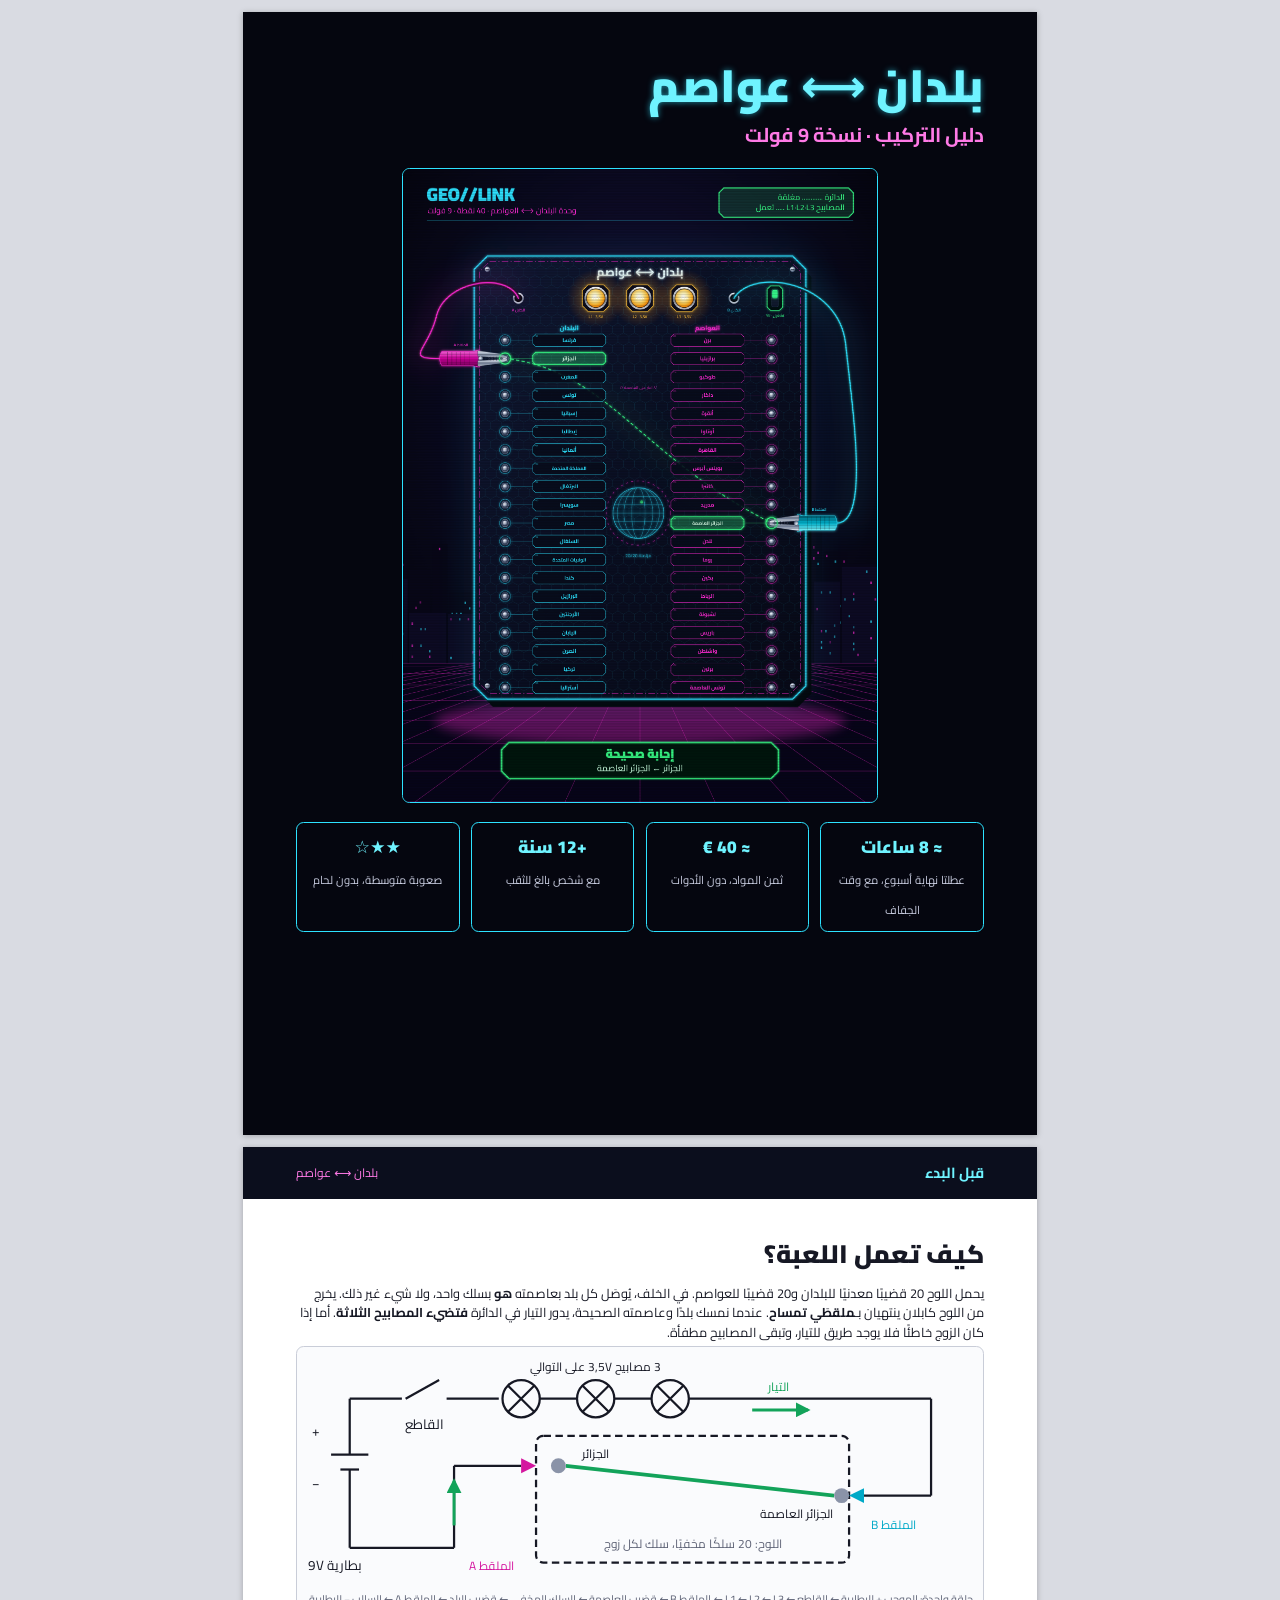
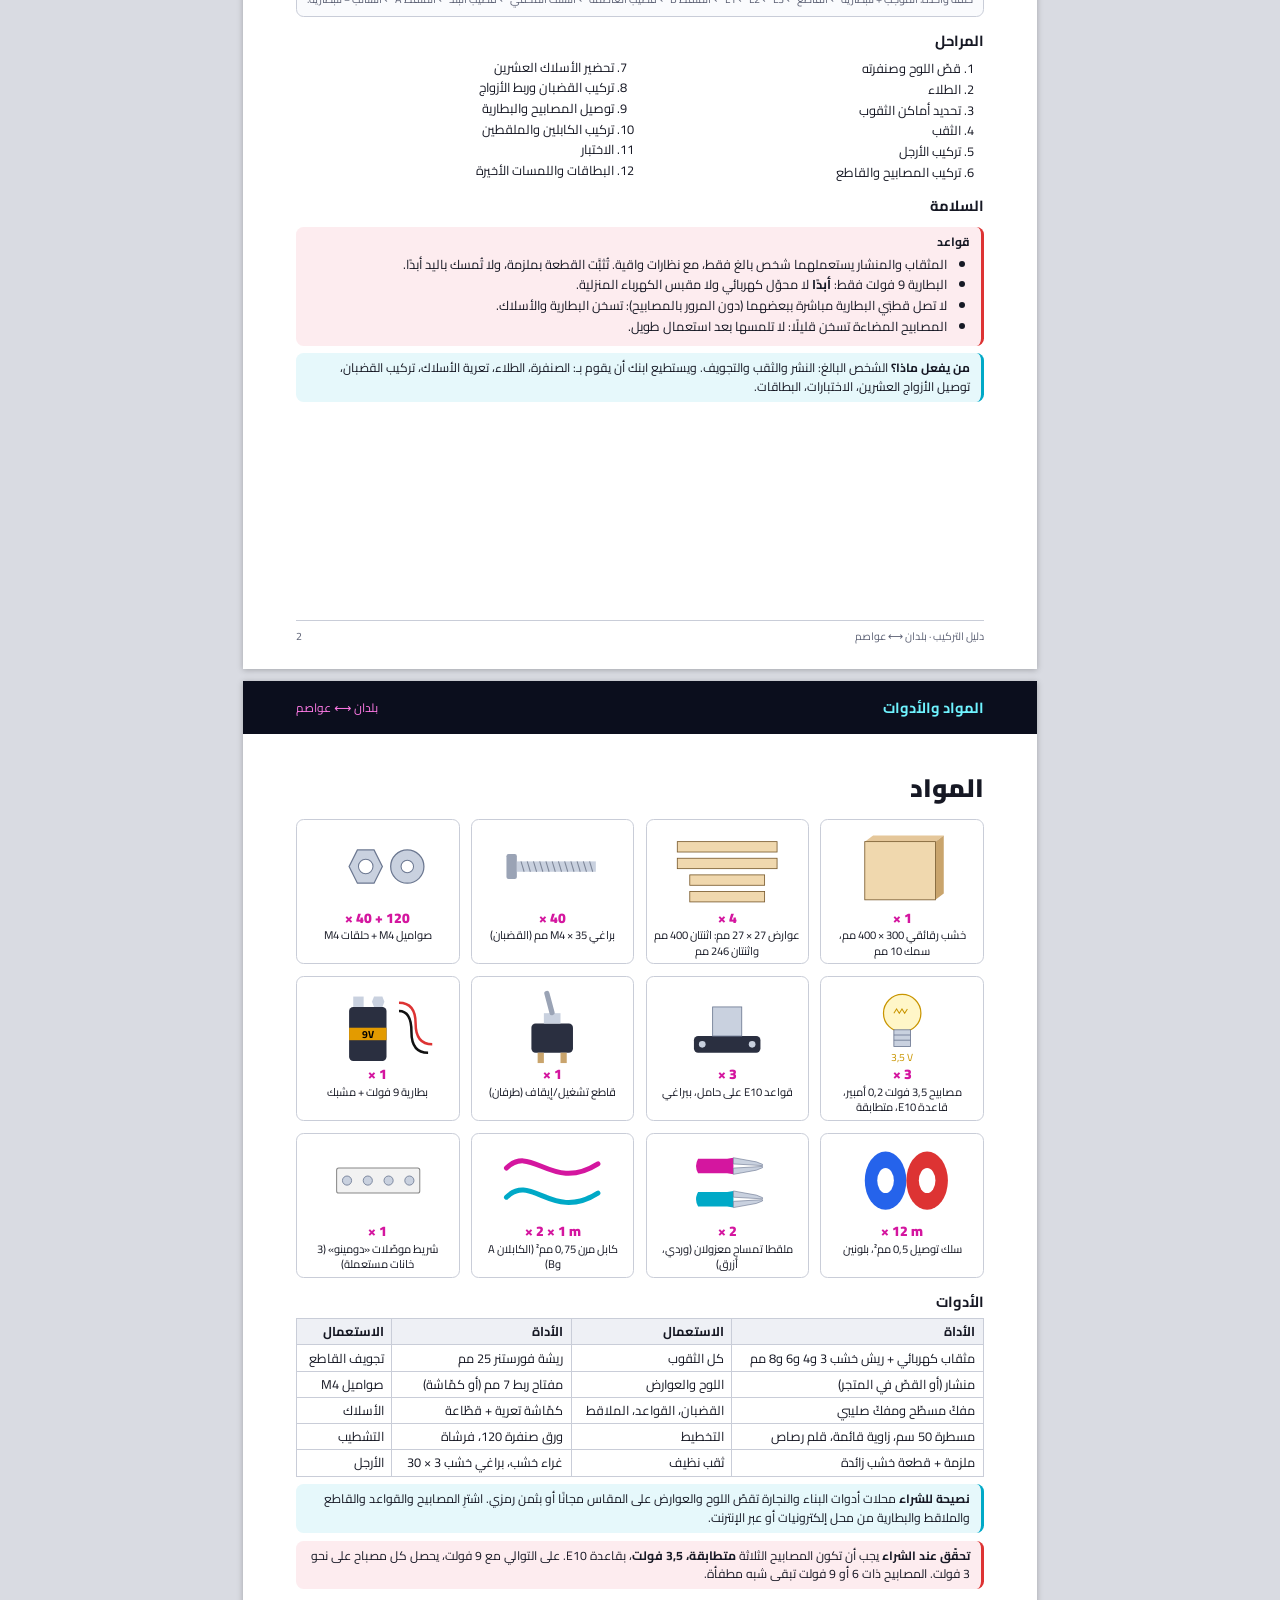
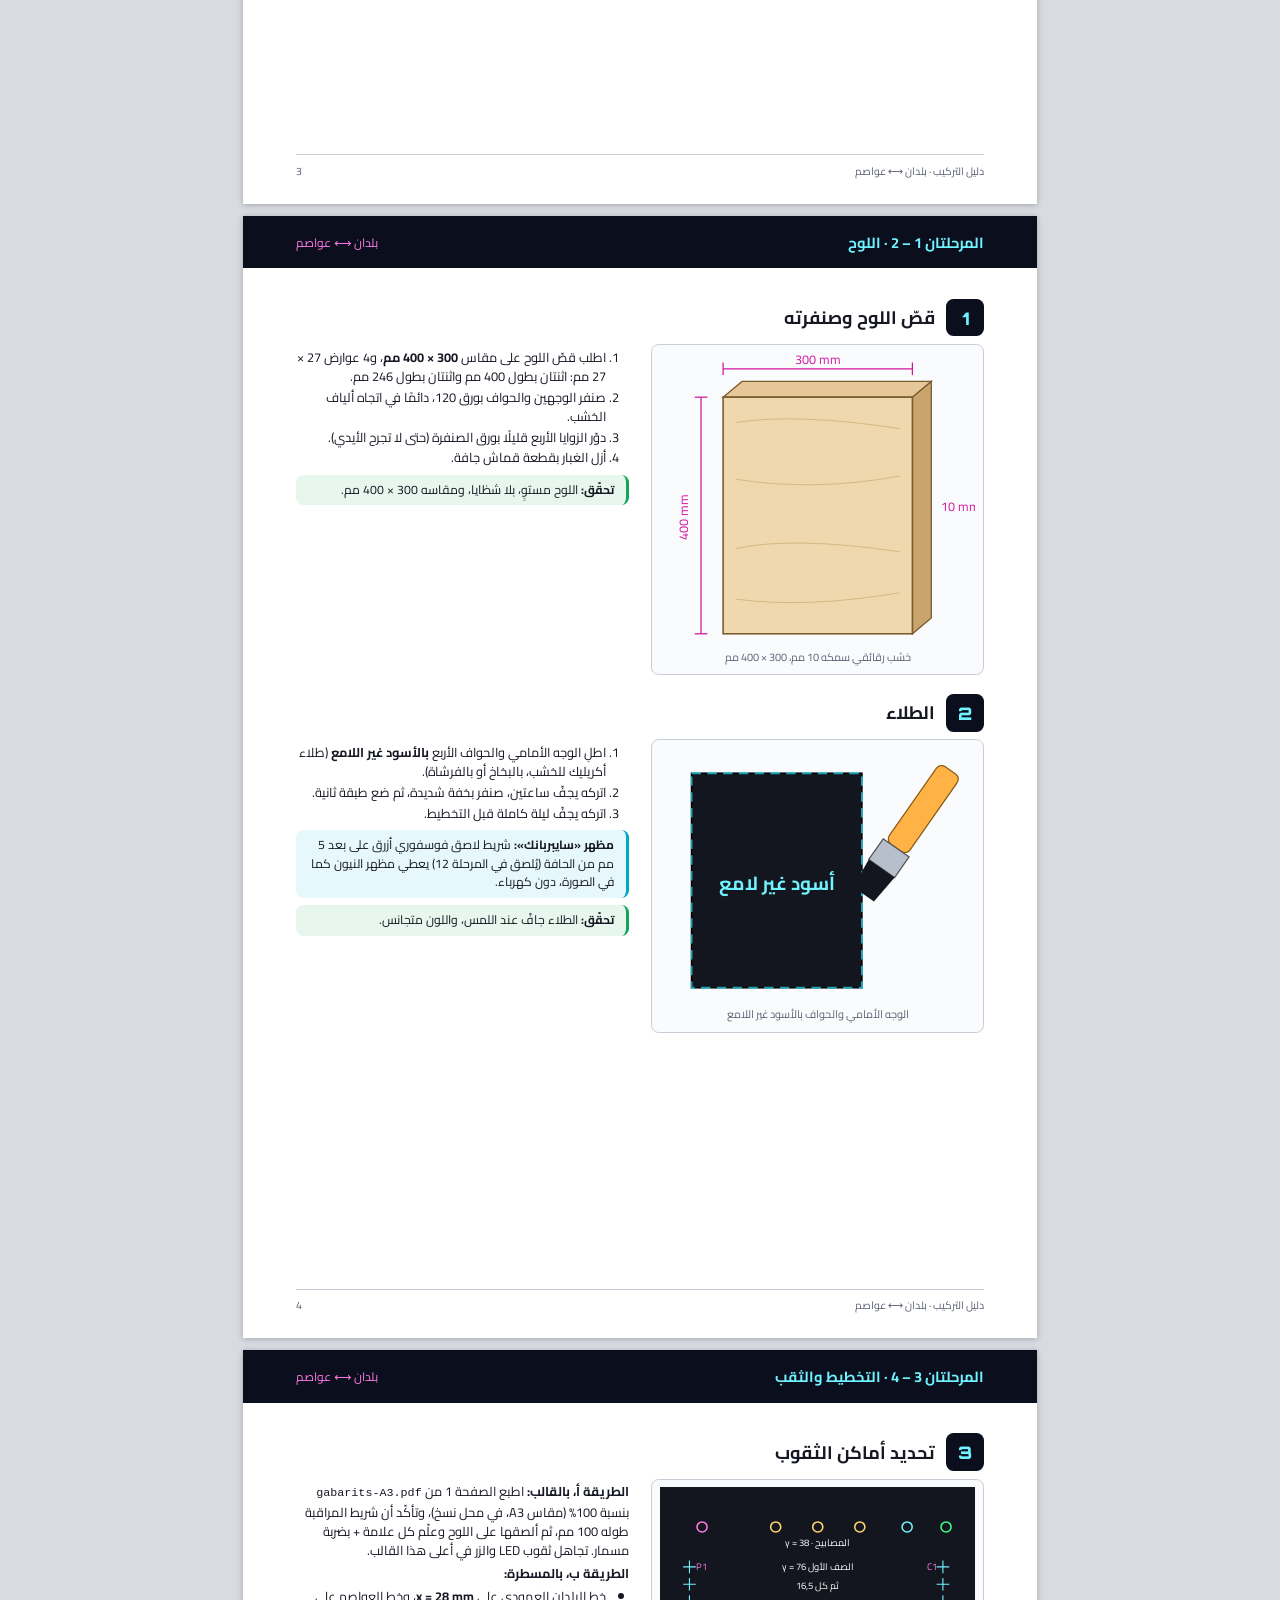
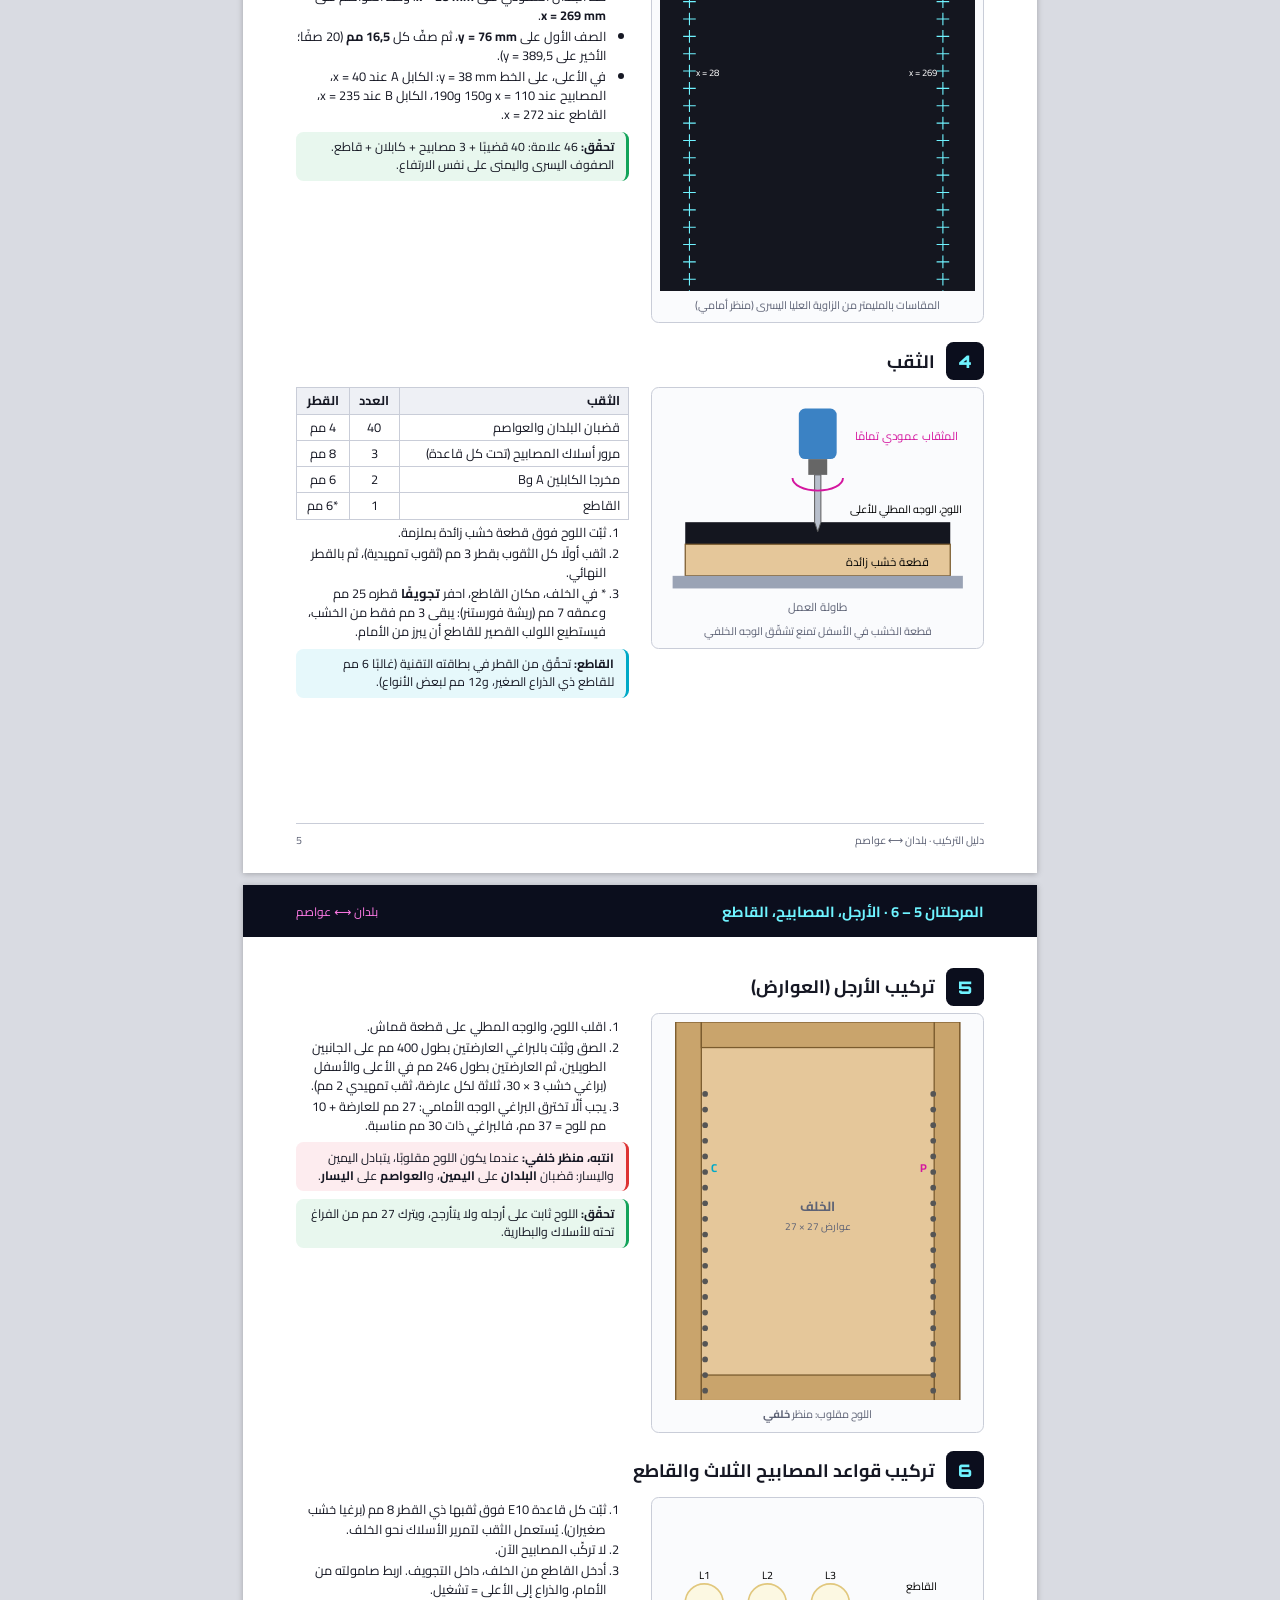
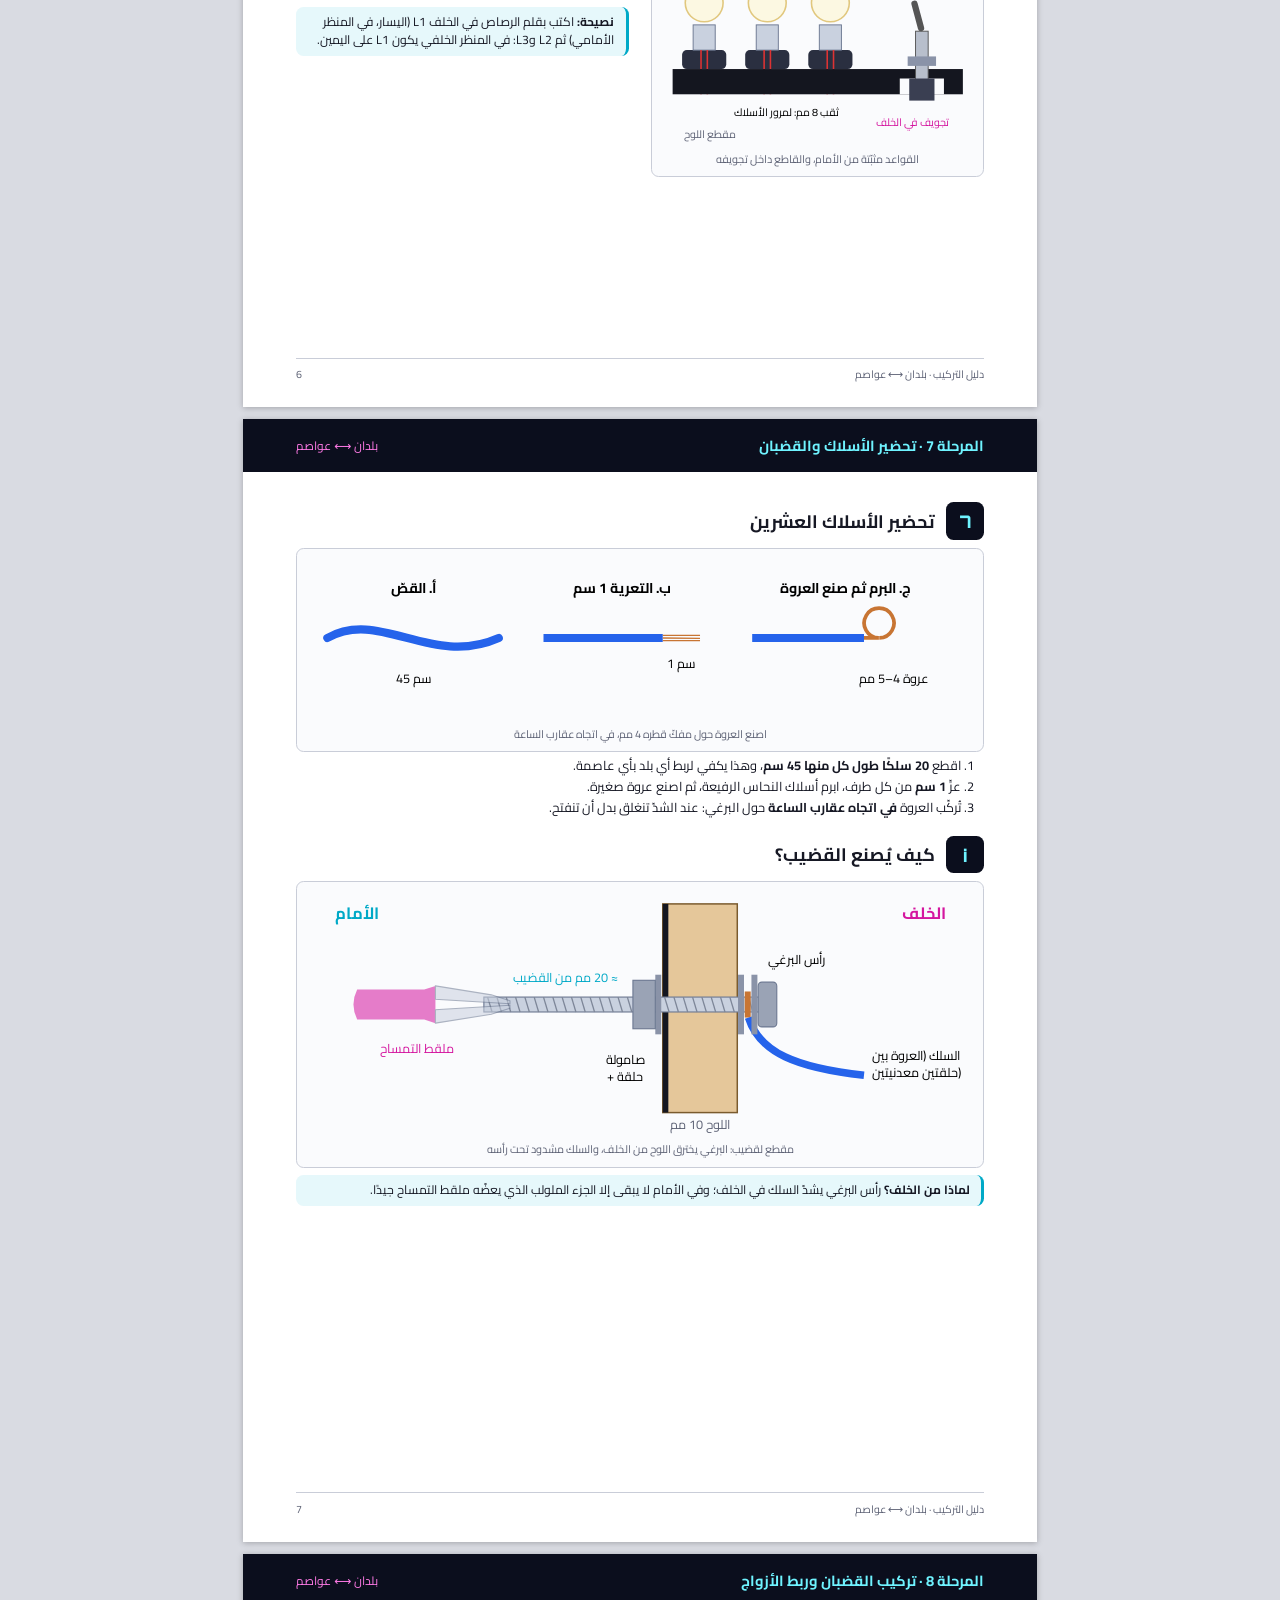
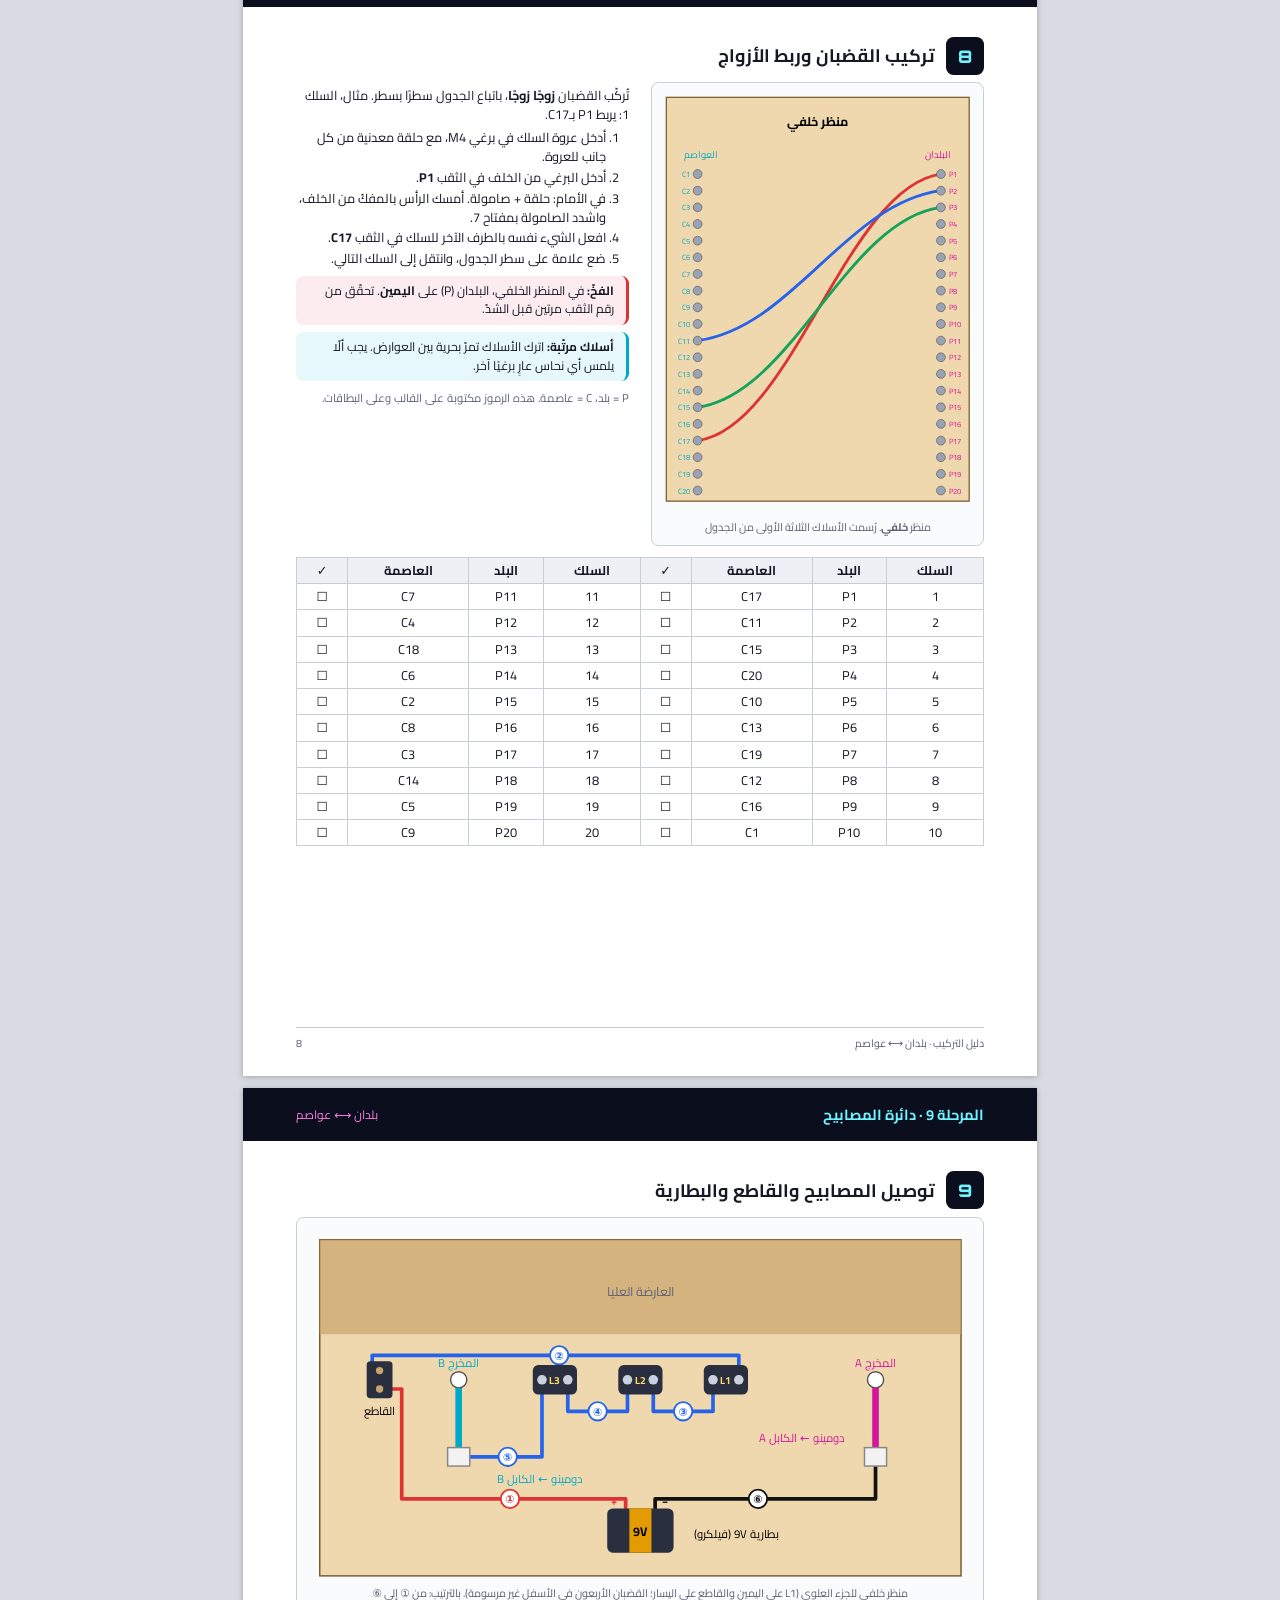
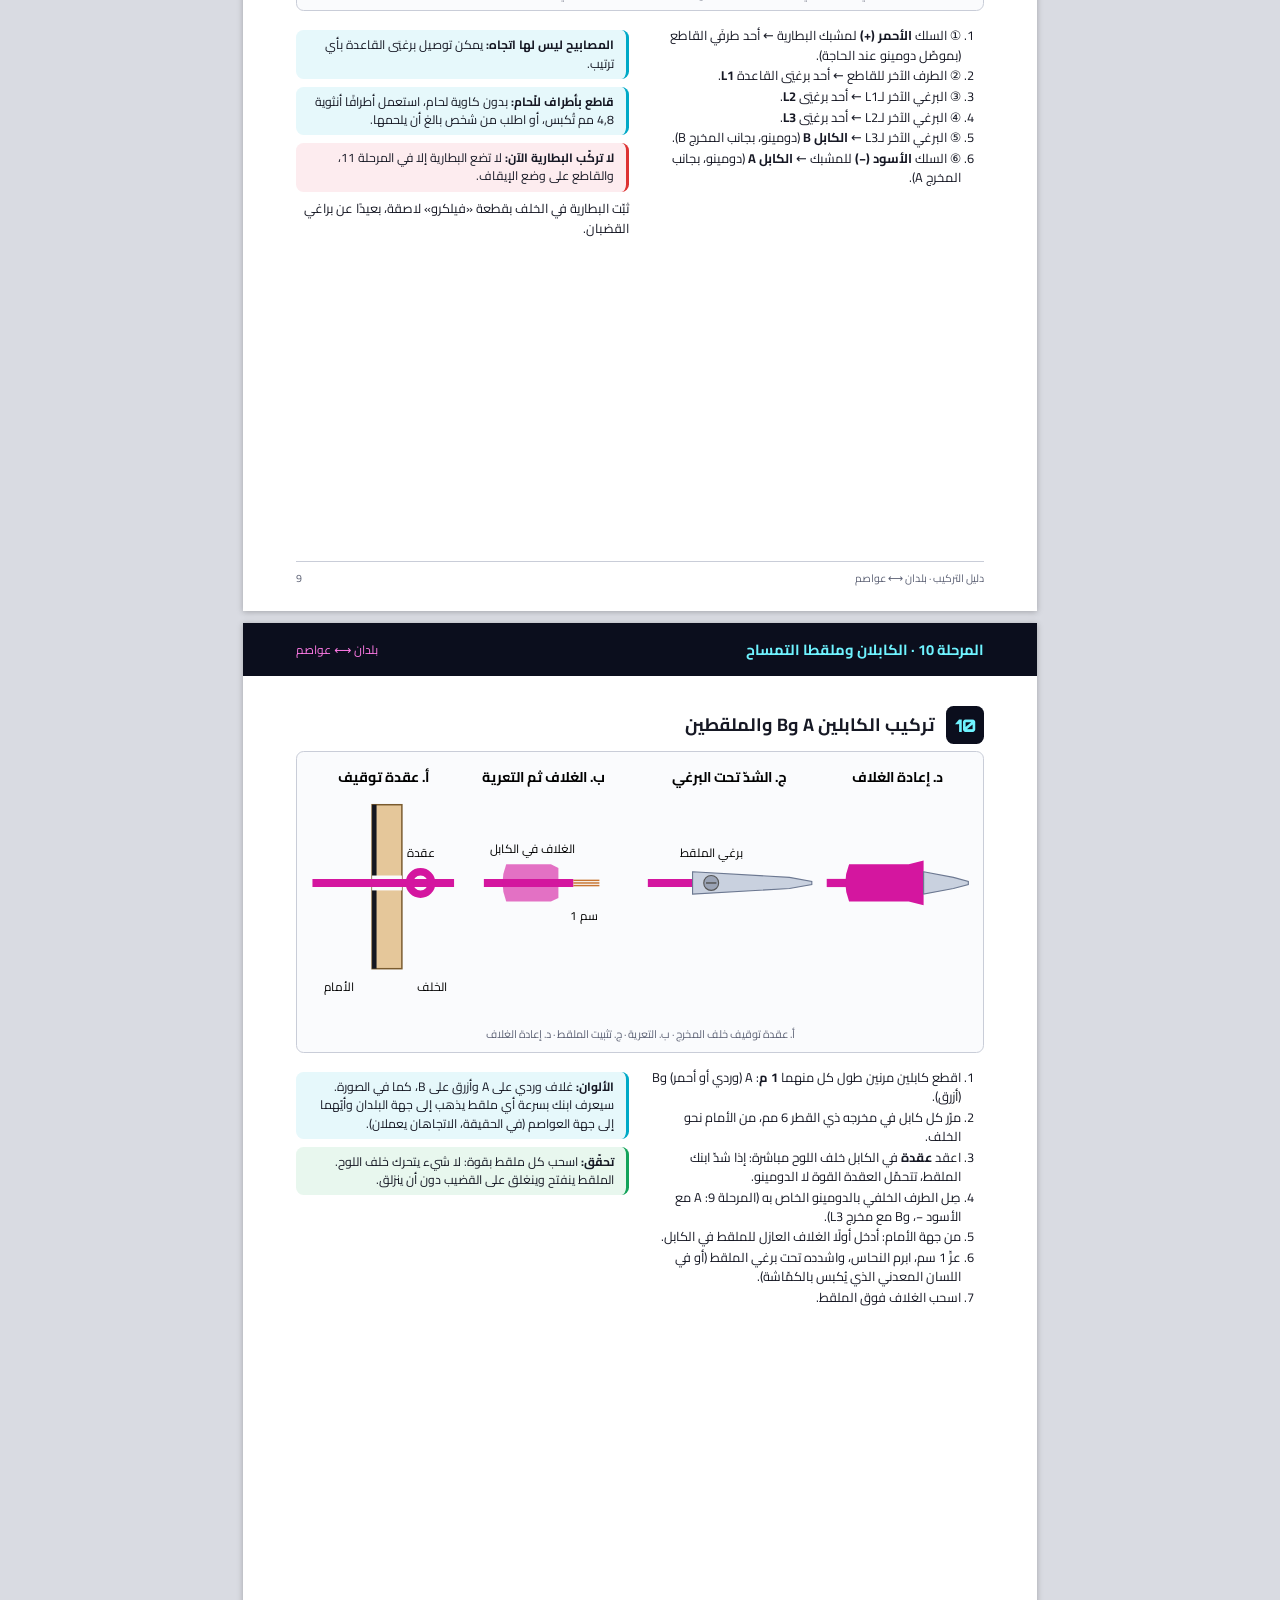
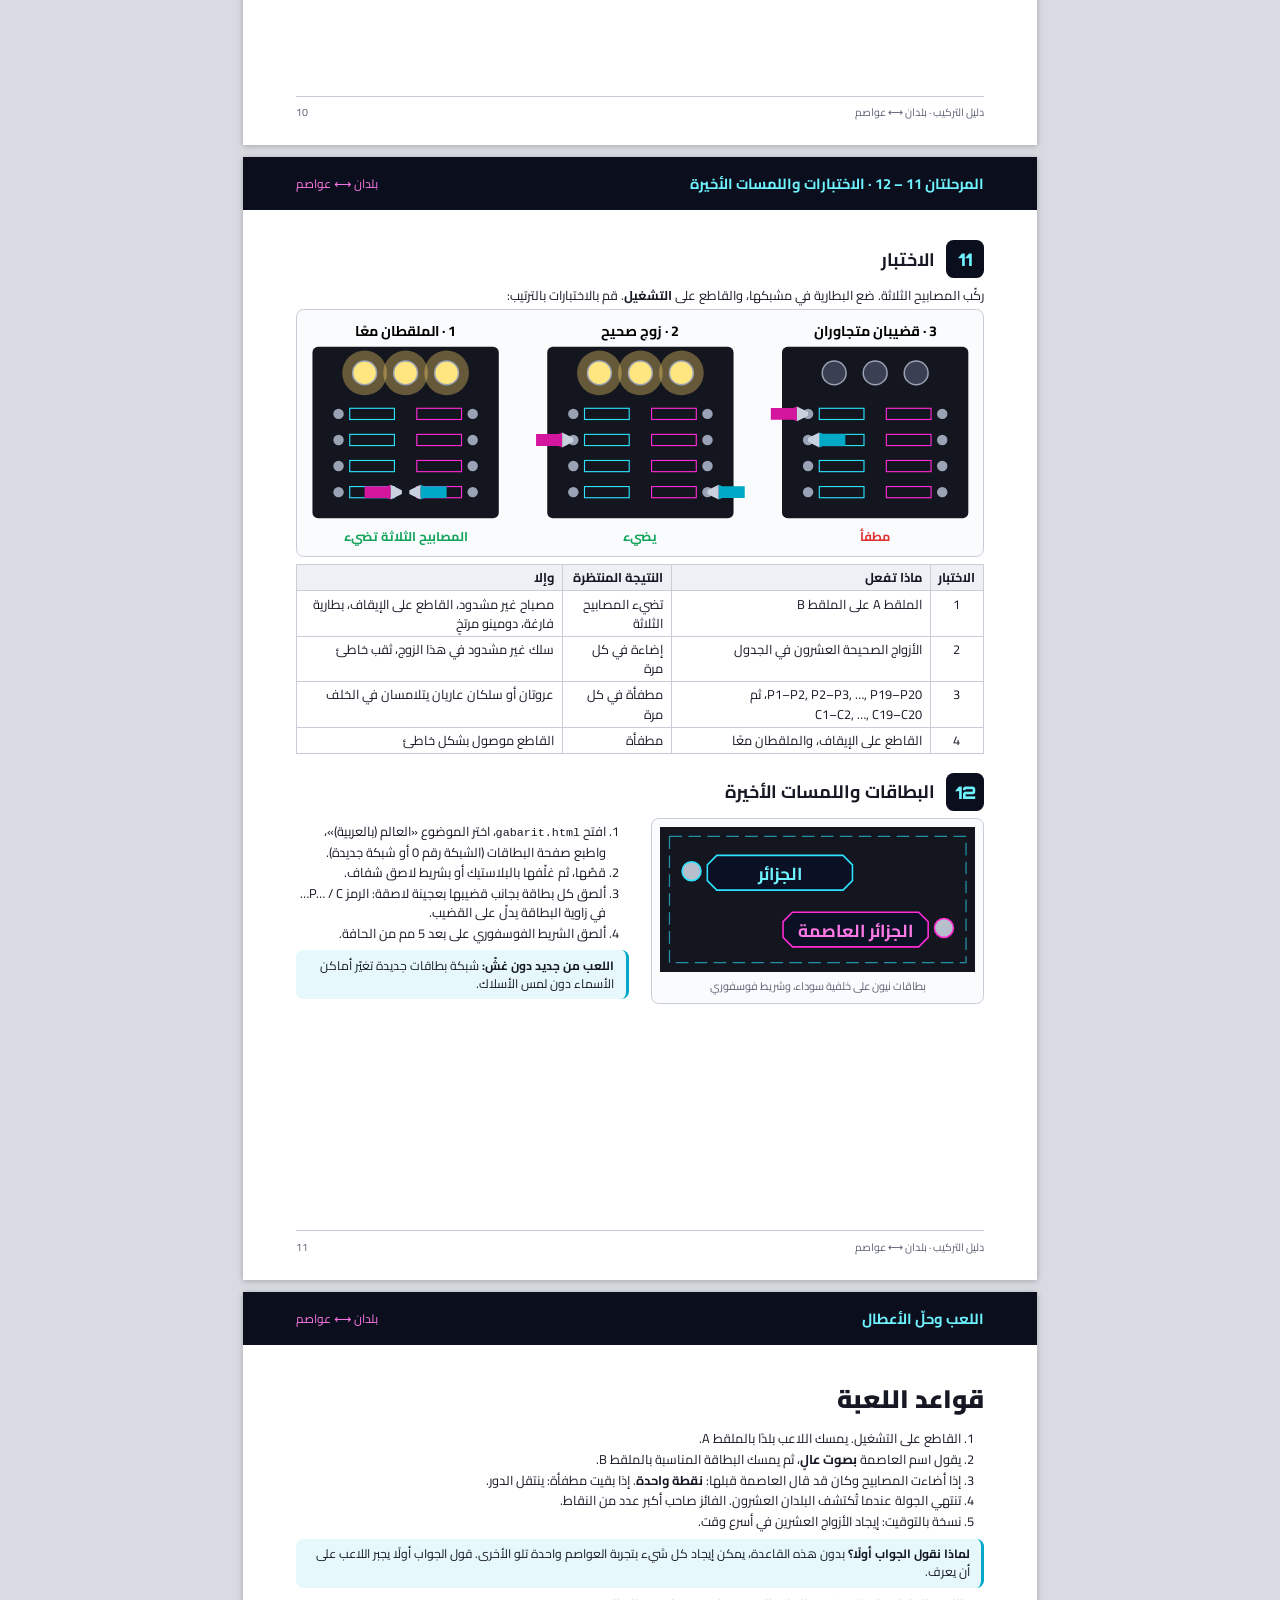
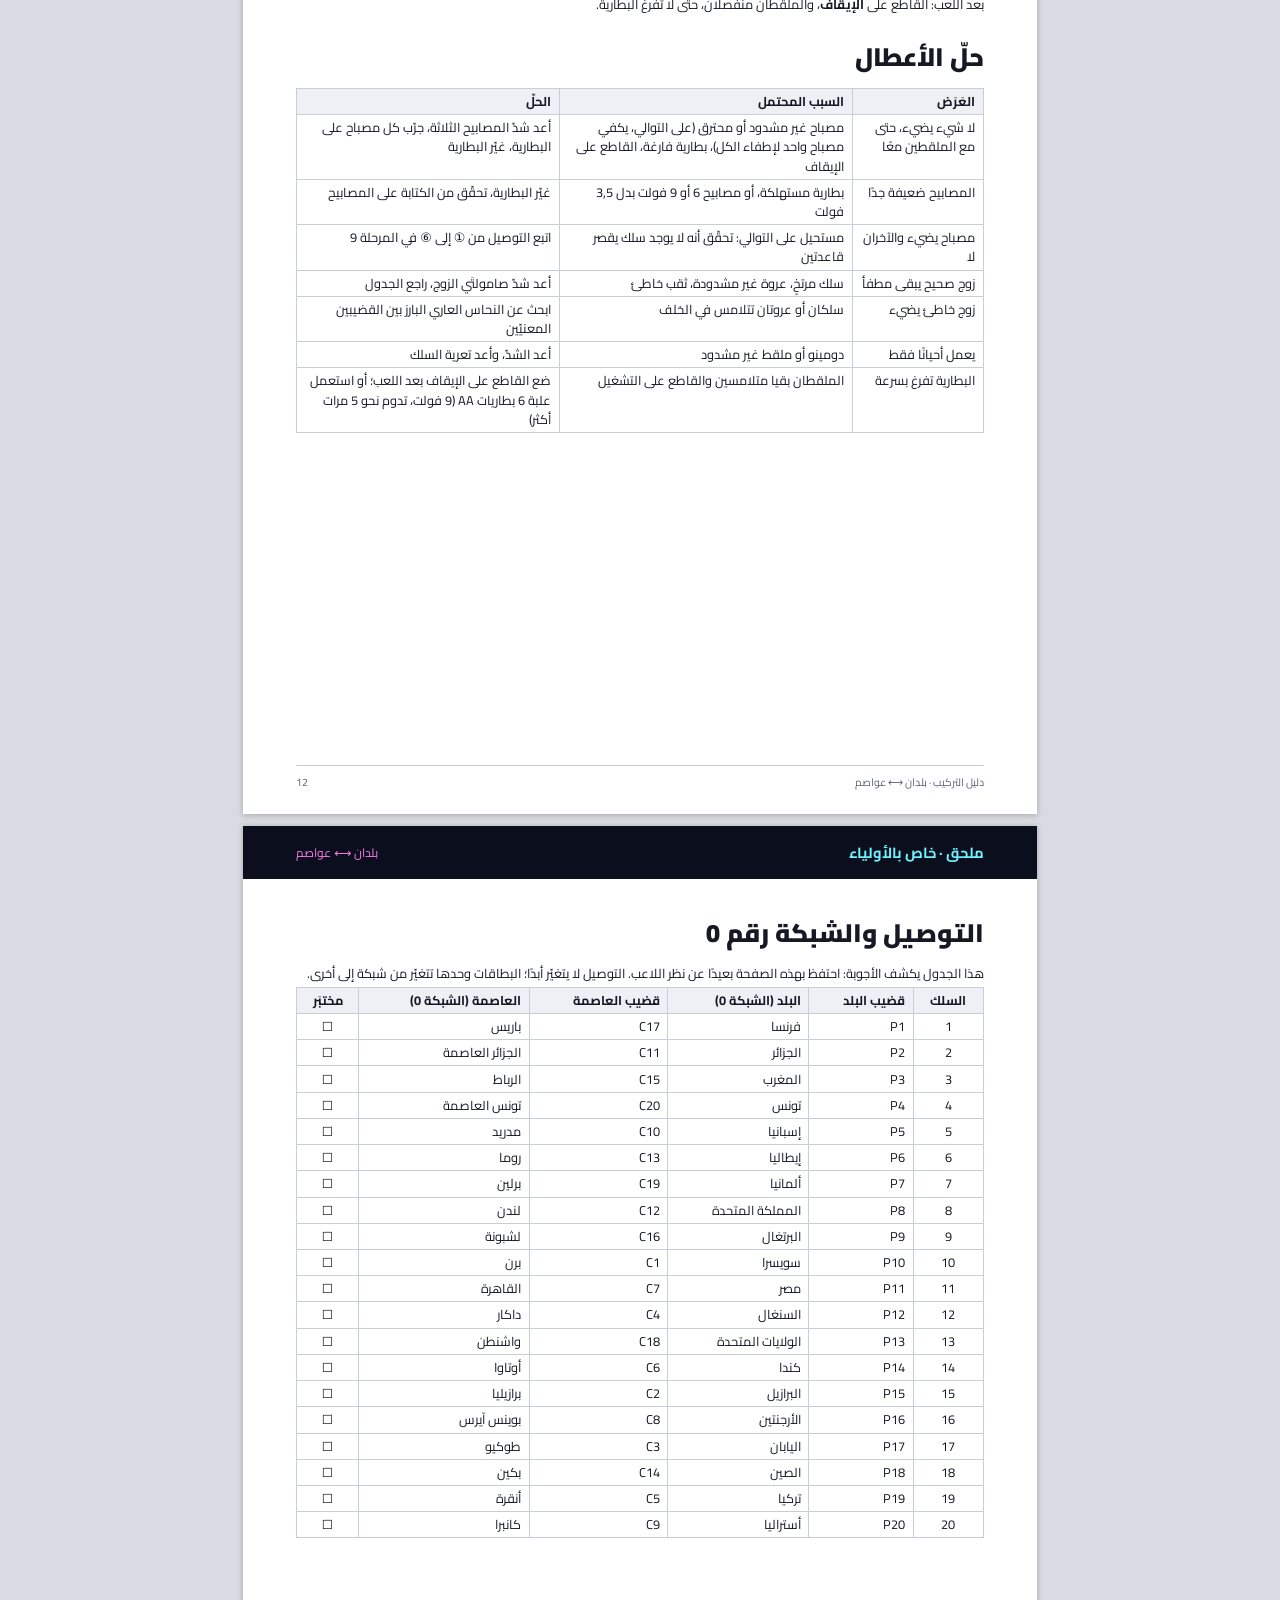
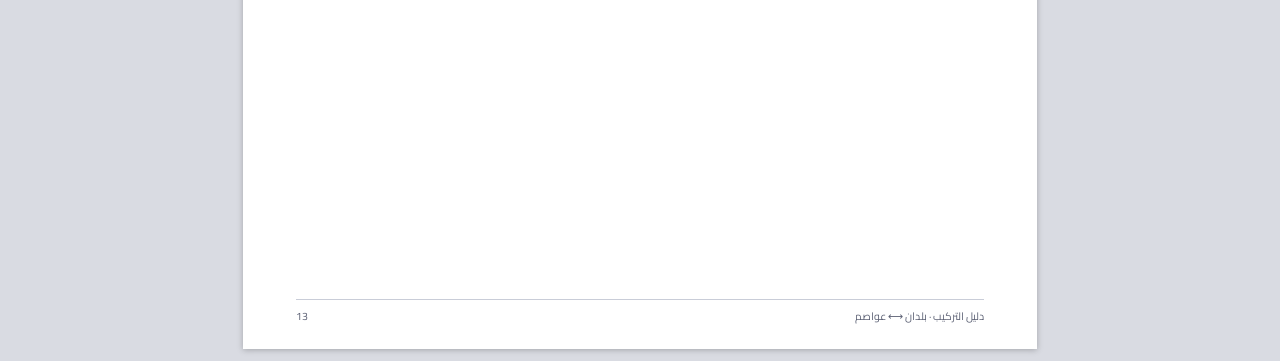
==== jeu-pays-capitales/notice-montage-ar.html @ 9d43344c "Ajoute la notice de montage en arabe, un rendu arabe et une grille d'étiquettes arabe - notice-monta" ====
<!doctype html>
<html lang="ar" dir="rtl">
<head>
<meta charset="utf-8">
<meta name="viewport" content="width=device-width, initial-scale=1">
<title>دليل التركيب</title>
<link href="https://fonts.googleapis.com/css2?family=Cairo:wght@400;600;700;900&family=Orbitron:wght@700;900&display=swap" rel="stylesheet">
<style>
  :root { --ink: #161824; --muted: #5d6275; --cyan: #00a9c7; --mag: #d4169f; --green: #13a35a; --dark: #0b0e1d; --line: #c9cdd8; }
  * { box-sizing: border-box; }
  body { margin: 0; background: #d9dbe2; font-family: Cairo, "DejaVu Sans", sans-serif; color: var(--ink); }
  .page { position: relative; width: 210mm; height: 297mm; margin: 12px auto; background: #fff; padding: 22mm 14mm 14mm; overflow: hidden; box-shadow: 0 1px 6px rgba(0,0,0,.25); }
  .band { position: absolute; top: 0; left: 0; right: 0; height: 14mm; background: var(--dark); color: #fff; display: flex; align-items: center; justify-content: space-between; padding: 0 14mm; }
  .band b { font-weight: 700; font-size: 11pt; color: #6ff3ff; }
  .band span { font-size: 9pt; color: #ff7ae6; }
  .foot { position: absolute; bottom: 6mm; left: 14mm; right: 14mm; font-size: 8pt; color: var(--muted); display: flex; justify-content: space-between; border-top: 1px solid var(--line); padding-top: 1.5mm; }
  h1 { font-size: 19pt; font-weight: 900; margin: 0 0 2mm; }
  h2 { font-size: 13.5pt; font-weight: 700; margin: 0 0 2mm; display: flex; align-items: center; gap: 3mm; }
  h3 { font-size: 11pt; margin: 2.5mm 0 1mm; }
  p, li, td, th { font-size: 9.6pt; line-height: 1.5; }
  p { margin: 1mm 0; }
  ul, ol { margin: 1mm 0; padding-inline-start: 6mm; padding-inline-end: 0; }
  li { margin: .4mm 0; }
  code { direction: ltr; unicode-bidi: embed; font-size: 8.8pt; }
  .num { flex: none; width: 10mm; height: 10mm; border-radius: 2mm; background: var(--dark); color: #6ff3ff; display: inline-flex; align-items: center; justify-content: center; font-family: Orbitron, sans-serif; font-weight: 900; font-size: 13pt; }
  .step { margin-bottom: 5mm; }
  .grid2 { display: grid; grid-template-columns: 1fr 1fr; gap: 6mm; align-items: start; }
  .fig { border: 1px solid var(--line); border-radius: 2mm; padding: 2mm; background: #fafbfd; }
  .fig svg { display: block; width: 100%; height: auto; direction: ltr; }
  .cap { font-size: 8.2pt; color: var(--muted); text-align: center; margin-top: 1mm; }
  .tip, .warn, .check { border-radius: 2mm; padding: 1.6mm 3mm; margin: 2mm 0; font-size: 9.2pt; line-height: 1.5; }
  .tip { background: #e6f8fb; border-inline-start: 3px solid var(--cyan); }
  .warn { background: #fdecef; border-inline-start: 3px solid #d33; }
  .check { background: #e8f7ee; border-inline-start: 3px solid var(--green); }
  .tip > b:first-child, .warn > b:first-child, .check > b:first-child { font-size: 9pt; }
  table { border-collapse: collapse; width: 100%; }
  th, td { border: 1px solid var(--line); padding: .8mm 2mm; text-align: start; vertical-align: top; }
  th { background: #eef0f5; }
  td.c, th.c { text-align: center; white-space: nowrap; }
  .items { display: grid; grid-template-columns: repeat(4, 1fr); gap: 3mm; }
  .item { border: 1px solid var(--line); border-radius: 2mm; padding: 1.5mm 2mm; text-align: center; font-size: 8.4pt; line-height: 1.35; }
  .item svg { width: 100%; height: 22mm; display: block; direction: ltr; }
  .item .q { font-weight: 900; color: var(--mag); font-size: 10.5pt; direction: ltr; unicode-bidi: isolate; }
  .cover { background: #05060f; color: #fff; padding: 12mm 14mm; }
  .cover h1 { font-size: 34pt; color: #6ff3ff; font-weight: 900; text-shadow: 0 0 6px rgba(45,226,255,.6); margin: 0; line-height: 1.3; }
  .cover .sub { color: #ff7ae6; font-size: 15pt; font-weight: 700; margin: 0 0 4mm; }
  .cover img { display: block; width: 126mm; margin: 0 auto; border: 1px solid #2de2ff; border-radius: 2mm; }
  .cover .facts { display: grid; grid-template-columns: repeat(4, 1fr); gap: 3mm; margin-top: 5mm; }
  .cover .fact { border: 1px solid #2de2ff; border-radius: 2mm; padding: 2mm; text-align: center; }
  .cover .fact b { display: block; color: #6ff3ff; font-size: 13pt; font-weight: 900; }
  .cover .fact span { font-size: 8.5pt; color: #c9cde0; }
  .toc { columns: 2; column-gap: 8mm; }
  .toc li { break-inside: avoid; }
  .ltr, bdi.n { direction: ltr; unicode-bidi: isolate; white-space: nowrap; }
  svg text { font-family: Cairo, "DejaVu Sans", sans-serif; }
  @page { size: A4 portrait; margin: 0; }
  @media print { body { background: #fff; } .page { margin: 0; box-shadow: none; break-after: page; } }
</style>
</head>
<body>

<!-- ============ الغلاف ============ -->
<section class="page cover">
  <h1>بلدان ⟷ عواصم</h1>
  <div class="sub">دليل التركيب · نسخة 9 فولت</div>
  <img src="rendu/rendu-cyberpunk-ar.png" alt="صورة اللوح بعد الانتهاء">
  <div class="facts">
    <div class="fact"><b>≈ 8 ساعات</b><span>عطلتا نهاية أسبوع، مع وقت الجفاف</span></div>
    <div class="fact"><b>≈ 40 €</b><span>ثمن المواد، دون الأدوات</span></div>
    <div class="fact"><b>+12 سنة</b><span>مع شخص بالغ للثقب</span></div>
    <div class="fact"><b>★★☆</b><span>صعوبة متوسطة، بدون لحام</span></div>
  </div>
</section>

<!-- ============ المبدأ والسلامة ============ -->
<section class="page">
  <div class="band"><b>قبل البدء</b><span>بلدان ⟷ عواصم</span></div>
  <h1>كيف تعمل اللعبة؟</h1>
  <p>يحمل اللوح 20 قضيبًا معدنيًا للبلدان و20 قضيبًا للعواصم. في الخلف، يُوصَل كل بلد بعاصمته <b>هو</b> بسلك واحد، ولا شيء غير ذلك.
     يخرج من اللوح كابلان ينتهيان بـ<b>ملقطَي تمساح</b>. عندما نمسك بلدًا وعاصمته الصحيحة، يدور التيار في الدائرة <b>فتضيء المصابيح الثلاثة</b>.
     أما إذا كان الزوج خاطئًا فلا يوجد طريق للتيار، وتبقى المصابيح مطفأة.</p>
  <div class="fig">
    <svg viewBox="0 0 180 62">
      <defs><marker id="ar" viewBox="0 0 6 6" refX="5" refY="3" markerWidth="5" markerHeight="5" orient="auto"><path d="M0 0 L6 3 L0 6 Z" fill="#13a35a"/></marker></defs>
      <g fill="none" stroke="#161824" stroke-width=".6">
        <line x1="12" y1="12" x2="12" y2="27"/><line x1="7" y1="27" x2="17" y2="27"/><line x1="9.5" y1="31" x2="14.5" y2="31"/><line x1="12" y1="31" x2="12" y2="52"/>
        <line x1="12" y1="12" x2="26" y2="12"/><line x1="27" y1="12" x2="36" y2="7"/><line x1="38" y1="12" x2="52" y2="12"/>
        <circle cx="58" cy="12" r="5"/><path d="M54.5 8.5 L61.5 15.5 M61.5 8.5 L54.5 15.5"/>
        <line x1="63" y1="12" x2="73" y2="12"/>
        <circle cx="78" cy="12" r="5"/><path d="M74.5 8.5 L81.5 15.5 M81.5 8.5 L74.5 15.5"/>
        <line x1="83" y1="12" x2="93" y2="12"/>
        <circle cx="98" cy="12" r="5"/><path d="M94.5 8.5 L101.5 15.5 M101.5 8.5 L94.5 15.5"/>
        <line x1="103" y1="12" x2="168" y2="12"/><line x1="168" y1="12" x2="168" y2="38"/><line x1="168" y1="38" x2="150" y2="38"/>
        <line x1="12" y1="52" x2="40" y2="52"/><line x1="40" y1="52" x2="40" y2="30"/><line x1="40" y1="30" x2="58" y2="30"/>
        <rect x="62" y="22" width="84" height="34" rx="2" stroke-dasharray="2 1.2"/>
        <line x1="70" y1="30" x2="142" y2="38" stroke="#13a35a" stroke-width="1"/>
      </g>
      <path d="M40 46 L40 34" stroke="#13a35a" stroke-width=".8" marker-end="url(#ar)"/>
      <path d="M120 15 L135 15" stroke="#13a35a" stroke-width=".8" marker-end="url(#ar)"/>
      <g fill="#161824" font-size="3.6">
        <circle cx="68" cy="30" r="2" fill="#8a93a8"/><circle cx="144" cy="38" r="2" fill="#8a93a8"/>
        <polygon points="58,28 62,30 58,32" fill="#d4169f"/><polygon points="150,36 146,38 150,40" fill="#00a9c7"/>
        <text x="2" y="22">+</text><text x="2" y="36">−</text><text x="8" y="58" text-anchor="middle" direction="rtl">بطارية 9V</text>
        <text x="32" y="20" text-anchor="middle">القاطع</text>
        <text x="78" y="4.5" text-anchor="middle" font-size="3.2" direction="rtl">3 مصابيح 3,5V على التوالي</text>
        <text x="78" y="28" text-anchor="middle" font-size="3.2">الجزائر</text><text x="132" y="44" text-anchor="middle" font-size="3.2">الجزائر العاصمة</text>
        <text x="104" y="52" text-anchor="middle" font-size="3.2" fill="#5d6275" direction="rtl">اللوح: 20 سلكًا مخفيًا، سلك لكل زوج</text>
        <text x="50" y="58" font-size="3.2" fill="#d4169f" text-anchor="middle" direction="rtl">الملقط A</text><text x="158" y="47" font-size="3.2" fill="#00a9c7" text-anchor="middle" direction="rtl">الملقط B</text>
        <text x="127" y="10" font-size="3.2" fill="#13a35a" text-anchor="middle">التيار</text>
      </g>
    </svg>
    <div class="cap">حلقة واحدة: الموجب + للبطارية ← القاطع ← L1 ← L2 ← L3 ← الملقط B ← قضيب العاصمة ← السلك المخفي ← قضيب البلد ← الملقط A ← السالب − للبطارية.</div>
  </div>

  <h3>المراحل</h3>
  <ol class="toc">
    <li>قصّ اللوح وصنفرته</li><li>الطلاء</li><li>تحديد أماكن الثقوب</li><li>الثقب</li>
    <li>تركيب الأرجل</li><li>تركيب المصابيح والقاطع</li><li>تحضير الأسلاك العشرين</li><li>تركيب القضبان وربط الأزواج</li>
    <li>توصيل المصابيح والبطارية</li><li>تركيب الكابلين والملقطين</li><li>الاختبار</li><li>البطاقات واللمسات الأخيرة</li>
  </ol>

  <h3>السلامة</h3>
  <div class="warn"><b>قواعد</b>
    <ul>
      <li>المثقاب والمنشار يستعملهما شخص بالغ فقط، مع نظارات واقية. تُثبَّت القطعة بملزمة، ولا تُمسك باليد أبدًا.</li>
      <li>البطارية 9 فولت فقط: <b>أبدًا</b> لا محوّل كهربائي ولا مقبس الكهرباء المنزلية.</li>
      <li>لا تصل قطبَي البطارية مباشرة ببعضهما (دون المرور بالمصابيح): تسخن البطارية والأسلاك.</li>
      <li>المصابيح المضاءة تسخن قليلًا: لا تلمسها بعد استعمال طويل.</li>
    </ul>
  </div>
  <div class="tip"><b>من يفعل ماذا؟</b> الشخص البالغ: النشر والثقب والتجويف. ويستطيع ابنك أن يقوم بـ: الصنفرة، الطلاء، تعرية الأسلاك، تركيب القضبان، توصيل الأزواج العشرين، الاختبارات، البطاقات.</div>
  <div class="foot"><span>دليل التركيب · بلدان ⟷ عواصم</span><span>2</span></div>
</section>

<!-- ============ المواد ============ -->
<section class="page">
  <div class="band"><b>المواد والأدوات</b><span>بلدان ⟷ عواصم</span></div>
  <h1>المواد</h1>
  <div class="items" id="items"></div>
  <h3>الأدوات</h3>
  <table>
    <tr><th>الأداة</th><th>الاستعمال</th><th>الأداة</th><th>الاستعمال</th></tr>
    <tr><td>مثقاب كهربائي + ريش خشب 3 و4 و6 و8 مم</td><td>كل الثقوب</td><td>ريشة فورستنر 25 مم</td><td>تجويف القاطع</td></tr>
    <tr><td>منشار (أو القصّ في المتجر)</td><td>اللوح والعوارض</td><td>مفتاح ربط 7 مم (أو كمّاشة)</td><td>صواميل M4</td></tr>
    <tr><td>مفكّ مسطّح ومفكّ صليبي</td><td>القضبان، القواعد، الملاقط</td><td>كمّاشة تعرية + قطّاعة</td><td>الأسلاك</td></tr>
    <tr><td>مسطرة 50 سم، زاوية قائمة، قلم رصاص</td><td>التخطيط</td><td>ورق صنفرة 120، فرشاة</td><td>التشطيب</td></tr>
    <tr><td>ملزمة + قطعة خشب زائدة</td><td>ثقب نظيف</td><td>غراء خشب، براغي خشب 3 × 30</td><td>الأرجل</td></tr>
  </table>
  <div class="tip"><b>نصيحة للشراء</b> محلات أدوات البناء والنجارة تقصّ اللوح والعوارض على المقاس مجانًا أو بثمن رمزي. اشترِ المصابيح والقواعد والقاطع والملاقط والبطارية من محل إلكترونيات أو عبر الإنترنت.</div>
  <div class="warn"><b>تحقّق عند الشراء</b> يجب أن تكون المصابيح الثلاثة <b>متطابقة، 3,5 فولت</b>، بقاعدة E10. على التوالي مع 9 فولت، يحصل كل مصباح على نحو 3 فولت. المصابيح ذات 6 أو 9 فولت تبقى شبه مطفأة.</div>
  <div class="foot"><span>دليل التركيب · بلدان ⟷ عواصم</span><span>3</span></div>
</section>

<!-- ============ المرحلتان 1-2 ============ -->
<section class="page">
  <div class="band"><b>المرحلتان 1 – 2 · اللوح</b><span>بلدان ⟷ عواصم</span></div>
  <div class="step">
    <h2><span class="num">1</span>قصّ اللوح وصنفرته</h2>
    <div class="grid2">
      <div class="fig"><svg viewBox="0 0 100 92">
        <polygon points="20,14 26,9 86,9 80,14" fill="#e5c79a" stroke="#7a5b2e" stroke-width=".4"/>
        <polygon points="80,14 86,9 86,84 80,89" fill="#c9a46c" stroke="#7a5b2e" stroke-width=".4"/>
        <rect x="20" y="14" width="60" height="75" fill="#f0d8ae" stroke="#7a5b2e" stroke-width=".5"/>
        <g stroke="#d4b680" stroke-width=".3" fill="none"><path d="M24 22 q20 -3 52 2"/><path d="M24 40 q25 4 52 -1"/><path d="M24 62 q18 -4 52 1"/><path d="M24 78 q22 3 52 -2"/></g>
        <g stroke="#d4169f" stroke-width=".4" fill="#d4169f" font-size="4">
          <line x1="20" y1="5" x2="80" y2="5"/><line x1="20" y1="3" x2="20" y2="7"/><line x1="80" y1="3" x2="80" y2="7"/>
          <text x="50" y="3.6" text-anchor="middle" stroke="none">300 mm</text>
          <line x1="13" y1="14" x2="13" y2="89"/><line x1="11" y1="14" x2="15" y2="14"/><line x1="11" y1="89" x2="15" y2="89"/>
          <text x="9" y="52" text-anchor="middle" stroke="none" transform="rotate(-90 9 52)">400 mm</text>
          <text x="89" y="50" stroke="none">10 mm</text>
        </g>
      </svg><div class="cap">خشب رقائقي سمكه 10 مم، 300 × 400 مم</div></div>
      <div>
        <ol>
          <li>اطلب قصّ اللوح على مقاس <b>300 × 400 مم</b>، و4 عوارض 27 × 27 مم: اثنتان بطول 400 مم واثنتان بطول 246 مم.</li>
          <li>صنفر الوجهين والحواف بورق 120، دائمًا في اتجاه ألياف الخشب.</li>
          <li>دوّر الزوايا الأربع قليلًا بورق الصنفرة (حتى لا تجرح الأيدي).</li>
          <li>أزل الغبار بقطعة قماش جافة.</li>
        </ol>
        <div class="check"><b>تحقّق:</b> اللوح مستوٍ، بلا شظايا، ومقاسه 300 × 400 مم.</div>
      </div>
    </div>
  </div>
  <div class="step">
    <h2><span class="num">2</span>الطلاء</h2>
    <div class="grid2">
      <div class="fig"><svg viewBox="0 0 100 80">
        <rect x="10" y="8" width="54" height="68" fill="#14161f" stroke="#000" stroke-width=".5"/>
        <rect x="10" y="8" width="54" height="68" fill="none" stroke="#2de2ff" stroke-width=".6" stroke-dasharray="3 2" opacity=".7"/>
        <g transform="rotate(35 76 30)">
          <rect x="72" y="2" width="8" height="30" rx="2" fill="#ffb347" stroke="#8a5a14" stroke-width=".4"/>
          <rect x="71" y="32" width="10" height="8" fill="#b8bfcc" stroke="#555" stroke-width=".4"/>
          <path d="M71 40 h10 l-1 10 h-8 Z" fill="#14161f"/>
        </g>
        <text x="37" y="45" fill="#6ff3ff" font-size="6" font-weight="700" text-anchor="middle">أسود غير لامع</text>
      </svg><div class="cap">الوجه الأمامي والحواف بالأسود غير اللامع</div></div>
      <div>
        <ol>
          <li>اطلِ الوجه الأمامي والحواف الأربع <b>بالأسود غير اللامع</b> (طلاء أكريليك للخشب، بالبخاخ أو بالفرشاة).</li>
          <li>اتركه يجفّ ساعتين، صنفر بخفة شديدة، ثم ضع طبقة ثانية.</li>
          <li>اتركه يجفّ ليلة كاملة قبل التخطيط.</li>
        </ol>
        <div class="tip"><b>مظهر «سايبربانك»:</b> شريط لاصق فوسفوري أزرق على بعد 5 مم من الحافة (يُلصق في المرحلة 12) يعطي مظهر النيون كما في الصورة، دون كهرباء.</div>
        <div class="check"><b>تحقّق:</b> الطلاء جافّ عند اللمس، واللون متجانس.</div>
      </div>
    </div>
  </div>
  <div class="foot"><span>دليل التركيب · بلدان ⟷ عواصم</span><span>4</span></div>
</section>

<!-- ============ المرحلتان 3-4 ============ -->
<section class="page">
  <div class="band"><b>المرحلتان 3 – 4 · التخطيط والثقب</b><span>بلدان ⟷ عواصم</span></div>
  <div class="step">
    <h2><span class="num">3</span>تحديد أماكن الثقوب</h2>
    <div class="grid2">
      <div class="fig"><svg viewBox="0 0 100 128" id="fig-trace"></svg><div class="cap">المقاسات بالمليمتر من الزاوية العليا اليسرى (منظر أمامي)</div></div>
      <div>
        <p><b>الطريقة أ، بالقالب:</b> اطبع الصفحة 1 من <code>gabarits-A3.pdf</code> بنسبة 100% (مقاس A3، في محل نسخ)، وتأكّد أن شريط المراقبة طوله 100 مم، ثم ألصقها على اللوح وعلّم كل علامة + بضربة مسمار. تجاهل ثقوب LED والزر في أعلى هذا القالب.</p>
        <p><b>الطريقة ب، بالمسطرة:</b></p>
        <ul>
          <li>خط البلدان العمودي على <b><bdi dir="ltr" class="n">x = 28 mm</bdi></b>، وخط العواصم على <b><bdi dir="ltr" class="n">x = 269 mm</bdi></b>.</li>
          <li>الصف الأول على <b><bdi dir="ltr" class="n">y = 76 mm</bdi></b>، ثم صفّ كل <b>16,5 مم</b> (20 صفًا؛ الأخير على <bdi dir="ltr" class="n">y = 389,5</bdi>).</li>
          <li>في الأعلى، على الخط <bdi dir="ltr" class="n">y = 38 mm</bdi>: الكابل A عند <bdi dir="ltr" class="n">x = 40</bdi>، المصابيح عند <bdi dir="ltr" class="n">x = 110</bdi> و150 و190، الكابل B عند <bdi dir="ltr" class="n">x = 235</bdi>، القاطع عند <bdi dir="ltr" class="n">x = 272</bdi>.</li>
        </ul>
        <div class="check"><b>تحقّق:</b> 46 علامة: 40 قضيبًا + 3 مصابيح + كابلان + قاطع. الصفوف اليسرى واليمنى على نفس الارتفاع.</div>
      </div>
    </div>
  </div>
  <div class="step">
    <h2><span class="num">4</span>الثقب</h2>
    <div class="grid2">
      <div class="fig"><svg viewBox="0 0 100 70">
        <rect x="8" y="40" width="84" height="7" fill="#14161f"/>
        <rect x="8" y="47" width="84" height="10" fill="#e5c79a" stroke="#7a5b2e" stroke-width=".4"/>
        <rect x="4" y="57" width="92" height="4" fill="#9aa3b5"/>
        <rect x="44" y="4" width="12" height="16" rx="2" fill="#3b82c4"/>
        <rect x="47" y="20" width="6" height="5" fill="#666"/>
        <path d="M49 25 h2 v15 l-1 3 l-1 -3 Z" fill="#b8bfcc" stroke="#555" stroke-width=".3"/>
        <path d="M58 26 a6 3 0 1 1 -16 0" fill="none" stroke="#d4169f" stroke-width=".6"/>
        <text x="78" y="37" font-size="3.4" text-anchor="middle">اللوح، الوجه المطلي للأعلى</text>
        <text x="72" y="54" font-size="3.6" text-anchor="middle">قطعة خشب زائدة</text>
        <text x="50" y="68" font-size="3.6" fill="#5d6275" text-anchor="middle">طاولة العمل</text>
        <text x="78" y="14" font-size="3.6" fill="#d4169f" text-anchor="middle">المثقاب عمودي تمامًا</text>
      </svg><div class="cap">قطعة الخشب في الأسفل تمنع تشقّق الوجه الخلفي</div></div>
      <div>
        <table>
          <tr><th>الثقب</th><th class="c">العدد</th><th class="c">القطر</th></tr>
          <tr><td>قضبان البلدان والعواصم</td><td class="c">40</td><td class="c">4 مم</td></tr>
          <tr><td>مرور أسلاك المصابيح (تحت كل قاعدة)</td><td class="c">3</td><td class="c">8 مم</td></tr>
          <tr><td>مخرجا الكابلين A وB</td><td class="c">2</td><td class="c">6 مم</td></tr>
          <tr><td>القاطع</td><td class="c">1</td><td class="c">*6 مم</td></tr>
        </table>
        <ol>
          <li>ثبّت اللوح فوق قطعة خشب زائدة بملزمة.</li>
          <li>اثقب أولًا كل الثقوب بقطر 3 مم (ثقوب تمهيدية)، ثم بالقطر النهائي.</li>
          <li>* في الخلف، مكان القاطع، احفر <b>تجويفًا</b> قطره 25 مم وعمقه 7 مم (ريشة فورستنر): يبقى 3 مم فقط من الخشب، فيستطيع اللولب القصير للقاطع أن يبرز من الأمام.</li>
        </ol>
        <div class="tip"><b>القاطع:</b> تحقّق من القطر في بطاقته التقنية (غالبًا 6 مم للقاطع ذي الذراع الصغير، و12 مم لبعض الأنواع).</div>
      </div>
    </div>
  </div>
  <div class="foot"><span>دليل التركيب · بلدان ⟷ عواصم</span><span>5</span></div>
</section>

<!-- ============ المرحلتان 5-6 ============ -->
<section class="page">
  <div class="band"><b>المرحلتان 5 – 6 · الأرجل، المصابيح، القاطع</b><span>بلدان ⟷ عواصم</span></div>
  <div class="step">
    <h2><span class="num">5</span>تركيب الأرجل (العوارض)</h2>
    <div class="grid2">
      <div class="fig"><svg viewBox="0 0 100 120" id="fig-pieds"></svg><div class="cap">اللوح مقلوب: منظر <b>خلفي</b></div></div>
      <div>
        <ol>
          <li>اقلب اللوح، والوجه المطلي على قطعة قماش.</li>
          <li>الصق وثبّت بالبراغي العارضتين بطول 400 مم على الجانبين الطويلين، ثم العارضتين بطول 246 مم في الأعلى والأسفل (براغي خشب 3 × 30، ثلاثة لكل عارضة، ثقب تمهيدي 2 مم).</li>
          <li>يجب ألّا تخترق البراغي الوجه الأمامي: 27 مم للعارضة + 10 مم للوح = 37 مم، فالبراغي ذات 30 مم مناسبة.</li>
        </ol>
        <div class="warn"><b>انتبه، منظر خلفي:</b> عندما يكون اللوح مقلوبًا، يتبادل اليمين واليسار: قضبان <b>البلدان</b> على <b>اليمين</b>، و<b>العواصم</b> على <b>اليسار</b>.</div>
        <div class="check"><b>تحقّق:</b> اللوح ثابت على أرجله ولا يتأرجح، ويترك 27 مم من الفراغ تحته للأسلاك والبطارية.</div>
      </div>
    </div>
  </div>
  <div class="step">
    <h2><span class="num">6</span>تركيب قواعد المصابيح الثلاث والقاطع</h2>
    <div class="grid2">
      <div class="fig"><svg viewBox="0 0 100 76">
        <g id="sockets"></g>
        <rect x="4" y="52" width="92" height="8" fill="#14161f"/>
        <rect x="76" y="55" width="14" height="5" fill="#fafbfd"/>
        <rect x="81" y="40" width="4" height="17" fill="#b8bfcc" stroke="#555" stroke-width=".3"/>
        <rect x="78.5" y="48" width="9" height="3" fill="#8a93a8"/>
        <rect x="82" y="30" width="2" height="10" rx="1" fill="#555" transform="rotate(-15 83 40)"/>
        <rect x="79" y="55" width="8" height="7" fill="#3a3f52"/>
        <text x="80" y="70" font-size="3.4" fill="#d4169f" text-anchor="middle">تجويف في الخلف</text>
        <text x="83" y="27" font-size="3.4" text-anchor="middle">القاطع</text>
        <text x="16" y="74" font-size="3.4" fill="#5d6275" text-anchor="middle">مقطع اللوح</text>
      </svg><div class="cap">القواعد مثبّتة من الأمام، والقاطع داخل تجويفه</div></div>
      <div>
        <ol>
          <li>ثبّت كل قاعدة E10 فوق ثقبها ذي القطر 8 مم (برغيا خشب صغيران). يُستعمل الثقب لتمرير الأسلاك نحو الخلف.</li>
          <li>لا تركّب المصابيح الآن.</li>
          <li>أدخل القاطع من الخلف، داخل التجويف. اربط صامولته من الأمام، والذراع إلى الأعلى = تشغيل.</li>
        </ol>
        <div class="tip"><b>نصيحة:</b> اكتب بقلم الرصاص في الخلف L1 (اليسار، في المنظر الأمامي) ثم L2 وL3: في المنظر الخلفي يكون L1 على اليمين.</div>
      </div>
    </div>
  </div>
  <div class="foot"><span>دليل التركيب · بلدان ⟷ عواصم</span><span>6</span></div>
</section>

<!-- ============ المرحلة 7 ============ -->
<section class="page">
  <div class="band"><b>المرحلة 7 · تحضير الأسلاك والقضبان</b><span>بلدان ⟷ عواصم</span></div>
  <div class="step">
    <h2><span class="num">7</span>تحضير الأسلاك العشرين</h2>
    <div class="fig"><svg viewBox="0 0 180 44">
      <g transform="translate(0 4)">
        <text x="29" y="6" font-size="3.8" font-weight="bold" text-anchor="middle" direction="rtl">أ. القصّ</text>
        <path d="M6 18 C 20 10, 34 26, 52 18" fill="none" stroke="#2563eb" stroke-width="2.2" stroke-linecap="round"/>
        <text x="29" y="30" font-size="3.4" text-anchor="middle">45 سم</text>
        <text x="85" y="6" font-size="3.8" font-weight="bold" text-anchor="middle" direction="rtl">ب. التعرية 1 سم</text>
        <line x1="64" y1="18" x2="96" y2="18" stroke="#2563eb" stroke-width="2.2"/>
        <g stroke="#c87533" stroke-width=".35"><line x1="96" y1="17.3" x2="106" y2="17.3"/><line x1="96" y1="18" x2="106" y2="18.1"/><line x1="96" y1="18.7" x2="106" y2="18.7"/></g>
        <text x="101" y="26" font-size="3.4" text-anchor="middle">1 سم</text>
        <text x="145" y="6" font-size="3.8" font-weight="bold" text-anchor="middle" direction="rtl">ج. البرم ثم صنع العروة</text>
        <line x1="120" y1="18" x2="150" y2="18" stroke="#2563eb" stroke-width="2.2"/>
        <path d="M150 18 h4 a4 4 0 1 1 0.1 0" fill="none" stroke="#c87533" stroke-width="1"/>
        <text x="158" y="30" font-size="3.4" text-anchor="middle" direction="rtl">عروة 4–5 مم</text>
      </g>
    </svg><div class="cap">اصنع العروة حول مفكّ قطره 4 مم، في اتجاه عقارب الساعة</div></div>
    <ol>
      <li>اقطع <b>20 سلكًا طول كل منها 45 سم</b>، وهذا يكفي لربط أي بلد بأي عاصمة.</li>
      <li>عرِّ <b>1 سم</b> من كل طرف، ابرم أسلاك النحاس الرفيعة، ثم اصنع عروة صغيرة.</li>
      <li>تُركّب العروة <b>في اتجاه عقارب الساعة</b> حول البرغي: عند الشدّ تنغلق بدل أن تنفتح.</li>
    </ol>
  </div>
  <div class="step">
    <h2><span class="num">i</span>كيف يُصنع القضيب؟</h2>
    <div class="fig"><svg viewBox="0 0 180 66" id="fig-tige"></svg>
      <div class="cap">مقطع لقضيب: البرغي يخترق اللوح من الخلف، والسلك مشدود تحت رأسه</div></div>
    <div class="tip"><b>لماذا من الخلف؟</b> رأس البرغي يشدّ السلك في الخلف؛ وفي الأمام لا يبقى إلا الجزء الملولب الذي يعضّه ملقط التمساح جيدًا.</div>
  </div>
  <div class="foot"><span>دليل التركيب · بلدان ⟷ عواصم</span><span>7</span></div>
</section>

<!-- ============ المرحلة 8 ============ -->
<section class="page">
  <div class="band"><b>المرحلة 8 · تركيب القضبان وربط الأزواج</b><span>بلدان ⟷ عواصم</span></div>
  <h2><span class="num">8</span>تركيب القضبان وربط الأزواج</h2>
  <div class="grid2">
    <div class="fig"><svg viewBox="0 0 100 134" id="fig-dos"></svg><div class="cap">منظر <b>خلفي</b>. رُسمت الأسلاك الثلاثة الأولى من الجدول</div></div>
    <div>
      <p>تُركّب القضبان <b>زوجًا زوجًا</b>، باتباع الجدول سطرًا بسطر. مثال، السلك 1: يربط <bdi dir="ltr" class="n">P1</bdi> بـ<bdi dir="ltr" class="n">C17</bdi>.</p>
      <ol>
        <li>أدخل عروة السلك في برغي M4، مع حلقة معدنية من كل جانب للعروة.</li>
        <li>أدخل البرغي من الخلف في الثقب <b><bdi dir="ltr" class="n">P1</bdi></b>.</li>
        <li>في الأمام: حلقة + صامولة. أمسك الرأس بالمفكّ من الخلف، واشدد الصامولة بمفتاح 7.</li>
        <li>افعل الشيء نفسه بالطرف الآخر للسلك في الثقب <b><bdi dir="ltr" class="n">C17</bdi></b>.</li>
        <li>ضع علامة على سطر الجدول، وانتقل إلى السلك التالي.</li>
      </ol>
      <div class="warn"><b>الفخّ:</b> في المنظر الخلفي، البلدان (P) على <b>اليمين</b>. تحقّق من رقم الثقب مرتين قبل الشدّ.</div>
      <div class="tip"><b>أسلاك مرتّبة:</b> اترك الأسلاك تمرّ بحرية بين العوارض. يجب ألّا يلمس أي نحاس عارٍ برغيًا آخر.</div>
      <p style="font-size:8.5pt;color:#5d6275">P = بلد، C = عاصمة. هذه الرموز مكتوبة على القالب وعلى البطاقات.</p>
    </div>
  </div>
  <table style="margin-top:3mm" id="table-cablage"></table>
  <div class="foot"><span>دليل التركيب · بلدان ⟷ عواصم</span><span>8</span></div>
</section>

<!-- ============ المرحلة 9 ============ -->
<section class="page">
  <div class="band"><b>المرحلة 9 · دائرة المصابيح</b><span>بلدان ⟷ عواصم</span></div>
  <h2><span class="num">9</span>توصيل المصابيح والقاطع والبطارية</h2>
  <div class="fig"><svg viewBox="0 0 182 96" id="fig-lampes"></svg>
    <div class="cap">منظر خلفي للجزء العلوي (L1 على اليمين والقاطع على اليسار؛ القضبان الأربعون في الأسفل غير مرسومة). بالترتيب: من ① إلى ⑥</div></div>
  <div class="grid2" style="margin-top:3mm">
    <div>
      <ol>
        <li>① السلك <b>الأحمر (+)</b> لمشبك البطارية ← أحد طرفَي القاطع (بموصّل دومينو عند الحاجة).</li>
        <li>② الطرف الآخر للقاطع ← أحد برغيَي القاعدة <b>L1</b>.</li>
        <li>③ البرغي الآخر لـL1 ← أحد برغيَي <b>L2</b>.</li>
        <li>④ البرغي الآخر لـL2 ← أحد برغيَي <b>L3</b>.</li>
        <li>⑤ البرغي الآخر لـL3 ← <b>الكابل B</b> (دومينو، بجانب المخرج B).</li>
        <li>⑥ السلك <b>الأسود (−)</b> للمشبك ← <b>الكابل A</b> (دومينو، بجانب المخرج A).</li>
      </ol>
    </div>
    <div>
      <div class="tip"><b>المصابيح ليس لها اتجاه:</b> يمكن توصيل برغيَي القاعدة بأي ترتيب.</div>
      <div class="tip"><b>قاطع بأطراف للّحام:</b> بدون كاوية لحام، استعمل أطرافًا أنثوية 4,8 مم تُكبس، أو اطلب من شخص بالغ أن يلحمها.</div>
      <div class="warn"><b>لا تركّب البطارية الآن:</b> لا تضع البطارية إلا في المرحلة 11، والقاطع على وضع الإيقاف.</div>
      <p>ثبّت البطارية في الخلف بقطعة «فيلكرو» لاصقة، بعيدًا عن براغي القضبان.</p>
    </div>
  </div>
  <div class="foot"><span>دليل التركيب · بلدان ⟷ عواصم</span><span>9</span></div>
</section>

<!-- ============ المرحلة 10 ============ -->
<section class="page">
  <div class="band"><b>المرحلة 10 · الكابلان وملقطا التمساح</b><span>بلدان ⟷ عواصم</span></div>
  <h2><span class="num">10</span>تركيب الكابلين A وB والملقطين</h2>
  <div class="fig"><svg viewBox="0 0 180 70" id="fig-pinces"></svg>
    <div class="cap">أ. عقدة توقيف خلف المخرج · ب. التعرية · ج. تثبيت الملقط · د. إعادة الغلاف</div></div>
  <div class="grid2" style="margin-top:3mm">
    <div>
      <ol>
        <li>اقطع كابلين مرنين طول كل منهما <b>1 م</b>: A (وردي أو أحمر) وB (أزرق).</li>
        <li>مرّر كل كابل في مخرجه ذي القطر 6 مم، من الأمام نحو الخلف.</li>
        <li>اعقد <b>عقدة</b> في الكابل خلف اللوح مباشرة: إذا شدّ ابنك الملقط، تتحمّل العقدة القوة لا الدومينو.</li>
        <li>صِل الطرف الخلفي بالدومينو الخاص به (المرحلة 9: A مع الأسود −، وB مع مخرج L3).</li>
        <li>من جهة الأمام: أدخل أولًا الغلاف العازل للملقط في الكابل.</li>
        <li>عرِّ 1 سم، ابرم النحاس، واشدده تحت برغي الملقط (أو في اللسان المعدني الذي يُكبس بالكمّاشة).</li>
        <li>اسحب الغلاف فوق الملقط.</li>
      </ol>
    </div>
    <div>
      <div class="tip"><b>الألوان:</b> غلاف وردي على A وأزرق على B، كما في الصورة. سيعرف ابنك بسرعة أي ملقط يذهب إلى جهة البلدان وأيّهما إلى جهة العواصم (في الحقيقة، الاتجاهان يعملان).</div>
      <div class="check"><b>تحقّق:</b> اسحب كل ملقط بقوة: لا شيء يتحرك خلف اللوح. الملقط ينفتح وينغلق على القضيب دون أن ينزلق.</div>
    </div>
  </div>
  <div class="foot"><span>دليل التركيب · بلدان ⟷ عواصم</span><span>10</span></div>
</section>

<!-- ============ المرحلتان 11-12 ============ -->
<section class="page">
  <div class="band"><b>المرحلتان 11 – 12 · الاختبارات واللمسات الأخيرة</b><span>بلدان ⟷ عواصم</span></div>
  <div class="step">
    <h2><span class="num">11</span>الاختبار</h2>
    <p>ركّب المصابيح الثلاثة. ضع البطارية في مشبكها، والقاطع على <b>التشغيل</b>. قم بالاختبارات بالترتيب:</p>
    <div class="fig"><svg viewBox="0 0 180 62" id="fig-tests"></svg></div>
    <table style="margin-top:2mm">
      <tr><th class="c">الاختبار</th><th>ماذا تفعل</th><th>النتيجة المنتظرة</th><th>وإلا</th></tr>
      <tr><td class="c">1</td><td>الملقط A على الملقط B</td><td>تضيء المصابيح الثلاثة</td><td>مصباح غير مشدود، القاطع على الإيقاف، بطارية فارغة، دومينو مرتخٍ</td></tr>
      <tr><td class="c">2</td><td>الأزواج الصحيحة العشرون في الجدول</td><td>إضاءة في كل مرة</td><td>سلك غير مشدود في هذا الزوج، ثقب خاطئ</td></tr>
      <tr><td class="c">3</td><td><bdi dir="ltr" class="n">P1–P2, P2–P3, …, P19–P20</bdi>، ثم <bdi dir="ltr" class="n">C1–C2, …, C19–C20</bdi></td><td>مطفأة في كل مرة</td><td>عروتان أو سلكان عاريان يتلامسان في الخلف</td></tr>
      <tr><td class="c">4</td><td>القاطع على الإيقاف، والملقطان معًا</td><td>مطفأة</td><td>القاطع موصول بشكل خاطئ</td></tr>
    </table>
  </div>
  <div class="step">
    <h2><span class="num">12</span>البطاقات واللمسات الأخيرة</h2>
    <div class="grid2">
      <div class="fig"><svg viewBox="0 0 100 46">
        <rect x="0" y="0" width="100" height="46" fill="#14161f"/>
        <circle cx="10" cy="14" r="3" fill="#b8bfcc" stroke="#2de2ff" stroke-width=".5"/>
        <path d="M18 9 h40 l3 3 v5 l-3 3 h-40 l-3 -3 v-5 Z" fill="#0b1024" stroke="#2de2ff" stroke-width=".5"/>
        <text x="38" y="16.8" fill="#6ff3ff" font-size="5.5" font-weight="700" text-anchor="middle">الجزائر</text>
        <circle cx="90" cy="32" r="3" fill="#b8bfcc" stroke="#ff2bd6" stroke-width=".5"/>
        <path d="M42 27 h40 l3 3 v5 l-3 3 h-40 l-3 -3 v-5 Z" fill="#0b1024" stroke="#ff2bd6" stroke-width=".5"/>
        <text x="62" y="34.8" fill="#ff7ae6" font-size="5.5" font-weight="700" text-anchor="middle">الجزائر العاصمة</text>
        <rect x="3" y="3" width="94" height="40" fill="none" stroke="#2de2ff" stroke-width=".4" stroke-dasharray="4 2" opacity=".6"/>
      </svg><div class="cap">بطاقات نيون على خلفية سوداء، وشريط فوسفوري</div></div>
      <div>
        <ol>
          <li>افتح <code>gabarit.html</code>، اختر الموضوع «العالم (بالعربية)»، واطبع صفحة البطاقات (الشبكة رقم 0 أو شبكة جديدة).</li>
          <li>قصّها، ثم غلّفها بالبلاستيك أو بشريط لاصق شفاف.</li>
          <li>ألصق كل بطاقة بجانب قضيبها بعجينة لاصقة: الرمز P… / C… في زاوية البطاقة يدلّ على القضيب.</li>
          <li>ألصق الشريط الفوسفوري على بعد 5 مم من الحافة.</li>
        </ol>
        <div class="tip"><b>اللعب من جديد دون غشّ:</b> شبكة بطاقات جديدة تغيّر أماكن الأسماء دون لمس الأسلاك.</div>
      </div>
    </div>
  </div>
  <div class="foot"><span>دليل التركيب · بلدان ⟷ عواصم</span><span>11</span></div>
</section>

<!-- ============ اللعب وحلّ الأعطال ============ -->
<section class="page">
  <div class="band"><b>اللعب وحلّ الأعطال</b><span>بلدان ⟷ عواصم</span></div>
  <h1>قواعد اللعبة</h1>
  <ol>
    <li>القاطع على التشغيل. يمسك اللاعب بلدًا بالملقط A.</li>
    <li>يقول اسم العاصمة <b>بصوت عالٍ</b>، ثم يمسك البطاقة المناسبة بالملقط B.</li>
    <li>إذا أضاءت المصابيح وكان قد قال العاصمة قبلها: <b>نقطة واحدة</b>. إذا بقيت مطفأة: ينتقل الدور.</li>
    <li>تنتهي الجولة عندما تُكتشف البلدان العشرون. الفائز صاحب أكبر عدد من النقاط.</li>
    <li>نسخة بالتوقيت: إيجاد الأزواج العشرين في أسرع وقت.</li>
  </ol>
  <div class="tip"><b>لماذا نقول الجواب أولًا؟</b> بدون هذه القاعدة، يمكن إيجاد كل شيء بتجربة العواصم واحدة تلو الأخرى. قول الجواب أولًا يجبر اللاعب على أن يعرف.</div>
  <p>بعد اللعب: القاطع على <b>الإيقاف</b>، والملقطان منفصلان، حتى لا تفرغ البطارية.</p>

  <h1 style="margin-top:5mm">حلّ الأعطال</h1>
  <table>
    <tr><th>العَرَض</th><th>السبب المحتمل</th><th>الحلّ</th></tr>
    <tr><td>لا شيء يضيء، حتى مع الملقطين معًا</td><td>مصباح غير مشدود أو محترق (على التوالي، يكفي مصباح واحد لإطفاء الكل)، بطارية فارغة، القاطع على الإيقاف</td><td>أعد شدّ المصابيح الثلاثة، جرّب كل مصباح على البطارية، غيّر البطارية</td></tr>
    <tr><td>المصابيح ضعيفة جدًا</td><td>بطارية مستهلكة، أو مصابيح 6 أو 9 فولت بدل 3,5 فولت</td><td>غيّر البطارية، تحقّق من الكتابة على المصابيح</td></tr>
    <tr><td>مصباح يضيء والآخران لا</td><td>مستحيل على التوالي: تحقّق أنه لا يوجد سلك يقصر قاعدتين</td><td>اتبع التوصيل من ① إلى ⑥ في المرحلة 9</td></tr>
    <tr><td>زوج صحيح يبقى مطفأ</td><td>سلك مرتخٍ، عروة غير مشدودة، ثقب خاطئ</td><td>أعد شدّ صامولتَي الزوج، راجع الجدول</td></tr>
    <tr><td>زوج خاطئ يضيء</td><td>سلكان أو عروتان تتلامس في الخلف</td><td>ابحث عن النحاس العاري البارز بين القضيبين المعنيّين</td></tr>
    <tr><td>يعمل أحيانًا فقط</td><td>دومينو أو ملقط غير مشدود</td><td>أعد الشدّ، وأعد تعرية السلك</td></tr>
    <tr><td>البطارية تفرغ بسرعة</td><td>الملقطان بقيا متلامسين والقاطع على التشغيل</td><td>ضع القاطع على الإيقاف بعد اللعب؛ أو استعمل علبة 6 بطاريات AA (9 فولت، تدوم نحو 5 مرات أكثر)</td></tr>
  </table>
  <div class="foot"><span>دليل التركيب · بلدان ⟷ عواصم</span><span>12</span></div>
</section>

<!-- ============ الملحق ============ -->
<section class="page">
  <div class="band"><b>ملحق · خاص بالأولياء</b><span>بلدان ⟷ عواصم</span></div>
  <h1>التوصيل والشبكة رقم 0</h1>
  <p>هذا الجدول يكشف الأجوبة: احتفظ بهذه الصفحة بعيدًا عن نظر اللاعب. التوصيل لا يتغيّر أبدًا؛ البطاقات وحدها تتغيّر من شبكة إلى أخرى.</p>
  <table id="annexe"></table>
  <div class="foot"><span>دليل التركيب · بلدان ⟷ عواصم</span><span>13</span></div>
</section>

<script>
const WIRING = [17, 11, 15, 20, 10, 13, 19, 12, 16, 1, 7, 4, 18, 6, 2, 8, 3, 14, 5, 9];
const PAIRS = [
  ["فرنسا","باريس"],["الجزائر","الجزائر العاصمة"],["المغرب","الرباط"],["تونس","تونس العاصمة"],["إسبانيا","مدريد"],
  ["إيطاليا","روما"],["ألمانيا","برلين"],["المملكة المتحدة","لندن"],["البرتغال","لشبونة"],["سويسرا","برن"],
  ["مصر","القاهرة"],["السنغال","داكار"],["الولايات المتحدة","واشنطن"],["كندا","أوتاوا"],["البرازيل","برازيليا"],
  ["الأرجنتين","بوينس آيرس"],["اليابان","طوكيو"],["الصين","بكين"],["تركيا","أنقرة"],["أستراليا","كانبرا"]];
const ROW_Y = i => 76 + i * 16.5;
const set = (id, html) => { document.getElementById(id).innerHTML = html; };

// ---- المواد ----
const ICONS = {
  planche: `<svg viewBox="0 0 60 40"><polygon points="12,8 16,5 50,5 46,8" fill="#e5c79a"/><polygon points="46,8 50,5 50,33 46,36" fill="#c9a46c"/><rect x="12" y="8" width="34" height="28" fill="#f0d8ae" stroke="#7a5b2e" stroke-width=".4"/></svg>`,
  tasseau: `<svg viewBox="0 0 60 40"><g fill="#f0d8ae" stroke="#7a5b2e" stroke-width=".4"><rect x="6" y="8" width="48" height="5"/><rect x="6" y="16" width="48" height="5"/><rect x="12" y="24" width="36" height="5"/><rect x="12" y="32" width="36" height="5"/></g></svg>`,
  vis: `<svg viewBox="0 0 60 40"><rect x="8" y="14" width="5" height="12" rx="1" fill="#9aa3b5"/><rect x="13" y="17.5" width="38" height="5" fill="#c9d1df"/><g stroke="#7d8698" stroke-width=".5">${Array.from({length: 12}, (_, k) => `<line x1="${15 + k * 3}" y1="17.5" x2="${16.5 + k * 3}" y2="22.5"/>`).join("")}</g></svg>`,
  ecrou: `<svg viewBox="0 0 60 40"><polygon points="20,12 28,12 32,20 28,28 20,28 16,20" fill="#c9d1df" stroke="#6c7891" stroke-width=".6"/><circle cx="24" cy="20" r="3.5" fill="#fff" stroke="#6c7891" stroke-width=".5"/><circle cx="44" cy="20" r="8" fill="#c9d1df" stroke="#6c7891" stroke-width=".6"/><circle cx="44" cy="20" r="3" fill="#fff" stroke="#6c7891" stroke-width=".5"/></svg>`,
  ampoule: `<svg viewBox="0 0 60 40"><circle cx="30" cy="15" r="9" fill="#fff6c8" stroke="#c99500" stroke-width=".6"/><path d="M26 15 l1.3 -2 l1.3 2 l1.3 -2 l1.3 2 l1.3 -2" fill="none" stroke="#c99500" stroke-width=".5"/><rect x="26" y="23" width="8" height="8" fill="#c9d1df" stroke="#6c7891" stroke-width=".4"/><g stroke="#6c7891" stroke-width=".4"><line x1="26" y1="25.5" x2="34" y2="25.5"/><line x1="26" y1="28" x2="34" y2="28"/></g><text x="30" y="38" font-size="5" text-anchor="middle" fill="#c99500">3,5 V</text></svg>`,
  douille: `<svg viewBox="0 0 60 40"><rect x="14" y="26" width="32" height="8" rx="2" fill="#2a2f40"/><rect x="23" y="12" width="14" height="14" fill="#c9d1df" stroke="#6c7891" stroke-width=".4"/><circle cx="18" cy="30" r="1.6" fill="#c9d1df"/><circle cx="42" cy="30" r="1.6" fill="#c9d1df"/></svg>`,
  inter: `<svg viewBox="0 0 60 40"><rect x="20" y="20" width="20" height="14" rx="2" fill="#2a2f40"/><rect x="26" y="15" width="8" height="5" fill="#c9d1df"/><rect x="29" y="4" width="2.5" height="12" rx="1.2" fill="#9aa3b5" transform="rotate(-15 30 16)"/><rect x="23" y="34" width="3" height="5" fill="#c9a46c"/><rect x="34" y="34" width="3" height="5" fill="#c9a46c"/></svg>`,
  pile: `<svg viewBox="0 0 60 40"><rect x="16" y="12" width="18" height="26" rx="2" fill="#2a2f40"/><rect x="16" y="22" width="18" height="6" fill="#e39b00"/><text x="25" y="27" font-size="5" fill="#000" text-anchor="middle" font-weight="bold">9V</text><rect x="18" y="7" width="5" height="5" fill="#c9d1df"/><polygon points="28,7 32,7 33,9.5 32,12 28,12 27,9.5" fill="#c9d1df"/><path d="M40 10 q8 0 8 10 t8 10" fill="none" stroke="#d33" stroke-width="1.2"/><path d="M40 14 q6 0 6 10 t8 10" fill="none" stroke="#111" stroke-width="1.2"/></svg>`,
  fil: `<svg viewBox="0 0 60 40"><ellipse cx="22" cy="20" rx="10" ry="14" fill="#2563eb"/><ellipse cx="22" cy="20" rx="4" ry="6" fill="#fff"/><ellipse cx="42" cy="20" rx="10" ry="14" fill="#d33"/><ellipse cx="42" cy="20" rx="4" ry="6" fill="#fff"/></svg>`,
  pince: `<svg viewBox="0 0 60 40"><g transform="translate(46 13)"><path d="M-30 -3.5 H-16 L-13 -4 V4 L-16 3.5 H-30 Q-32 0 -30 -3.5Z" fill="#d4169f"/><path d="M-13 -4 L-2 -2 L1 -.8 V-.2 L-13 -1Z M-13 4 L-2 2 L1 .8 V.2 L-13 1Z" fill="#c9d1df" stroke="#6c7891" stroke-width=".3"/></g><g transform="translate(46 29)"><path d="M-30 -3.5 H-16 L-13 -4 V4 L-16 3.5 H-30 Q-32 0 -30 -3.5Z" fill="#00a9c7"/><path d="M-13 -4 L-2 -2 L1 -.8 V-.2 L-13 -1Z M-13 4 L-2 2 L1 .8 V.2 L-13 1Z" fill="#c9d1df" stroke="#6c7891" stroke-width=".3"/></g></svg>`,
  cable: `<svg viewBox="0 0 60 40"><path d="M8 14 C 20 2, 30 26, 52 12" fill="none" stroke="#d4169f" stroke-width="2.4" stroke-linecap="round"/><path d="M8 28 C 20 16, 30 40, 52 26" fill="none" stroke="#00a9c7" stroke-width="2.4" stroke-linecap="round"/></svg>`,
  domino: `<svg viewBox="0 0 60 40"><rect x="10" y="14" width="40" height="12" rx="1" fill="#f2f2f2" stroke="#888" stroke-width=".5"/>${[0,1,2,3].map(k => `<circle cx="${15 + k * 10}" cy="20" r="2.2" fill="#c9d1df" stroke="#6c7891" stroke-width=".4"/>`).join("")}</svg>`,
};
const ITEMS = [
  ["planche", "1", "خشب رقائقي 300 × 400 مم، سمك 10 مم"],
  ["tasseau", "4", "عوارض 27 × 27 مم: اثنتان 400 مم واثنتان 246 مم"],
  ["vis", "40", "براغي <bdi dir='ltr' class='n'>M4 × 35</bdi> مم (القضبان)"],
  ["ecrou", "40 + 120", "صواميل M4 + حلقات M4"],
  ["ampoule", "3", "مصابيح 3,5 فولت 0,2 أمبير، قاعدة E10، متطابقة"],
  ["douille", "3", "قواعد E10 على حامل، ببراغي"],
  ["inter", "1", "قاطع تشغيل/إيقاف (طرفان)"],
  ["pile", "1", "بطارية 9 فولت + مشبك"],
  ["fil", "12 m", "سلك توصيل 0,5 مم²، بلونين"],
  ["pince", "2", "ملقطا تمساح معزولان (وردي، أزرق)"],
  ["cable", "2 × 1 m", "كابل مرن 0,75 مم² (الكابلان A وB)"],
  ["domino", "1", "شريط موصّلات «دومينو» (3 خانات مستعملة)"],
];
set("items", ITEMS.map(([k, q, t]) => `<div class="item">${ICONS[k]}<div class="q">× ${q}</div>${t}</div>`).join(""));

// ---- رسم التخطيط (منظر أمامي، مقياس 1/3) ----
(() => {
  const k = 1 / 3;
  let s = `<rect x="0" y="0" width="${300 * k}" height="${400 * k}" fill="#14161f"/>`;
  for (let i = 0; i < 20; i++) {
    const y = ROW_Y(i) * k;
    s += `<path d="M${28 * k - 2} ${y} h4 M${28 * k} ${y - 2} v4 M${269 * k - 2} ${y} h4 M${269 * k} ${y - 2} v4" stroke="#6ff3ff" stroke-width=".35"/>`;
  }
  for (const [x, c] of [[40, "#ff7ae6"], [110, "#ffd76a"], [150, "#ffd76a"], [190, "#ffd76a"], [235, "#6ff3ff"], [272, "#39ff88"]])
    s += `<circle cx="${x * k}" cy="${38 * k}" r="1.6" fill="none" stroke="${c}" stroke-width=".5"/>`;
  s += `<g font-size="3" fill="#ff7ae6"><text x="${28 * k + 2}" y="${ROW_Y(0) * k + 1}">P1</text><text x="${269 * k - 2}" y="${ROW_Y(0) * k + 1}" text-anchor="end">C1</text>
        <text x="${28 * k + 2}" y="${ROW_Y(19) * k + 1}">P20</text><text x="${269 * k - 2}" y="${ROW_Y(19) * k + 1}" text-anchor="end">C20</text></g>
        <g font-size="3" fill="#ffffff">
        <text x="50" y="${38 * k + 6}" text-anchor="middle" direction="rtl">المصابيح · y = 38</text>
        <text x="${28 * k + 2}" y="60">x = 28</text><text x="${269 * k - 2}" y="60" text-anchor="end">x = 269</text>
        <text x="50" y="${ROW_Y(0) * k + 1}" text-anchor="middle" direction="rtl">الصف الأول y = 76</text>
        <text x="50" y="${ROW_Y(1) * k + 1.4}" text-anchor="middle" direction="rtl">ثم كل 16,5</text></g>`;
  set("fig-trace", s);
})();

// ---- الأرجل (منظر خلفي) ----
(() => {
  const k = 0.3, W = 300 * k, H = 400 * k;
  let s = `<g transform="translate(5 0)"><rect x="0" y="0" width="${W}" height="${H}" fill="#e5c79a" stroke="#7a5b2e" stroke-width=".4"/>`;
  s += `<g fill="#c9a46c" stroke="#7a5b2e" stroke-width=".4"><rect x="0" y="0" width="${27 * k}" height="${H}"/><rect x="${W - 27 * k}" y="0" width="${27 * k}" height="${H}"/>
        <rect x="${27 * k}" y="0" width="${W - 54 * k}" height="${27 * k}"/><rect x="${27 * k}" y="${H - 27 * k}" width="${W - 54 * k}" height="${27 * k}"/></g>`;
  for (let i = 0; i < 20; i++) {
    const y = ROW_Y(i) * k;
    s += `<circle cx="${(300 - 28) * k}" cy="${y}" r=".9" fill="#555"/><circle cx="${(300 - 269) * k}" cy="${y}" r=".9" fill="#555"/>`;
  }
  s += `<g font-size="3.6" font-weight="bold"><text x="${(300 - 28) * k - 2}" y="${ROW_Y(5) * k}" text-anchor="end" fill="#d4169f">P</text>
        <text x="${(300 - 269) * k + 2}" y="${ROW_Y(5) * k}" fill="#00a9c7">C</text></g>
        <text x="${W / 2}" y="${H / 2}" font-size="4.2" text-anchor="middle" fill="#5d6275" font-weight="bold">الخلف</text>
        <text x="${W / 2}" y="${H / 2 + 6}" font-size="3.2" text-anchor="middle" fill="#5d6275" direction="rtl">عوارض 27 × 27</text></g>`;
  set("fig-pieds", s);
})();

// ---- القواعد (المرحلة 6) ----
set("sockets", [14, 34, 54].map((x, i) => `
  <rect x="${x - 7}" y="46" width="14" height="6" rx="1.5" fill="#2a2f40"/>
  <rect x="${x - 3.5}" y="38" width="7" height="8" fill="#c9d1df" stroke="#6c7891" stroke-width=".3"/>
  <circle cx="${x}" cy="31" r="6" fill="#fff6c8" stroke="#c99500" stroke-width=".5" opacity=".5"/>
  <rect x="${x - 2}" y="52" width="4" height="8" fill="#fafbfd"/>
  <path d="M${x - 1} 46 v14 M${x + 1} 46 v14" stroke="#d33" stroke-width=".5"/>
  <text x="${x}" y="23.5" font-size="3.4" text-anchor="middle">L${i + 1}</text>`).join("") +
  `<text x="40" y="67" font-size="3.4" text-anchor="middle" direction="rtl">ثقب 8 مم: لمرور الأسلاك</text>`);

// ---- مقطع القضيب ----
set("fig-tige", (() => {
  const thread = (x1, x2) => Array.from({ length: Math.floor((x2 - x1) / 2.5) }, (_, k) => `<line x1="${x1 + k * 2.5}" y1="29" x2="${x1 + 1.2 + k * 2.5}" y2="33" stroke="#7d8698" stroke-width=".35"/>`).join("");
  return `
  <text x="14" y="8" font-size="4.4" font-weight="bold" fill="#00a9c7" text-anchor="middle">الأمام</text>
  <text x="166" y="8" font-size="4.4" font-weight="bold" fill="#d4169f" text-anchor="middle">الخلف</text>
  <rect x="96" y="4" width="20" height="56" fill="#e5c79a" stroke="#7a5b2e" stroke-width=".4"/>
  <rect x="96" y="4" width="1.5" height="56" fill="#14161f"/>
  <rect x="96" y="29" width="20" height="4" fill="#fafbfd"/>
  <rect x="48" y="29" width="76" height="4" fill="#c9d1df" stroke="#6c7891" stroke-width=".3"/>
  ${thread(49, 123)}
  <rect x="94" y="23" width="1.6" height="16" fill="#8a93a8"/>
  <rect x="88" y="24.5" width="6" height="13" fill="#9aa3b5" stroke="#6c7891" stroke-width=".3"/>
  <rect x="116.2" y="23" width="1.6" height="16" fill="#8a93a8"/>
  <rect x="118" y="27.5" width="1.6" height="7" fill="#c87533"/>
  <path d="M119 34.5 C 122 44, 132 48, 150 50" fill="none" stroke="#2563eb" stroke-width="2"/>
  <rect x="119.8" y="23" width="1.6" height="16" fill="#8a93a8"/>
  <rect x="121.6" y="25" width="5" height="12" rx="1" fill="#9aa3b5" stroke="#6c7891" stroke-width=".3"/>
  <g opacity=".55" transform="translate(54 31)"><path d="M-40 -4 H-22 L-19 -5 V5 L-22 4 H-40 Q-42 0 -40 -4Z" fill="#d4169f"/>
    <path d="M-19 -5 L-4 -2.6 L1 -1 V-.2 L-19 -1.4Z M-19 5 L-4 2.6 L1 1 V.2 L-19 1.4Z" fill="#c9d1df" stroke="#6c7891" stroke-width=".3"/></g>
  <g font-size="3.4">
    <text x="86" y="47" text-anchor="middle">صامولة</text><text x="86" y="51.5" text-anchor="middle">+ حلقة</text>
    <text x="106" y="64.5" text-anchor="middle" fill="#5d6275" direction="rtl">اللوح 10 مم</text>
    <text x="132" y="20" text-anchor="middle">رأس البرغي</text>
    <text x="164" y="46" text-anchor="middle">السلك (العروة بين</text><text x="164" y="50.5" text-anchor="middle">حلقتين معدنيتين)</text>
    <text x="70" y="25" text-anchor="middle" fill="#00a9c7" direction="rtl">≈ 20 مم من القضيب</text>
    <text x="30" y="44" text-anchor="middle" fill="#d4169f">ملقط التمساح</text>
  </g>`;
})());

// ---- المنظر الخلفي: ربط الأزواج ----
(() => {
  const k = 0.32, W = 300 * k, H = 400 * k, xP = (300 - 28) * k, xC = (300 - 269) * k;
  let s = `<g transform="translate(2 2)"><rect x="0" y="0" width="${W}" height="${H}" fill="#f0d8ae" stroke="#7a5b2e" stroke-width=".4"/>`;
  const colors = ["#d33", "#2563eb", "#13a35a"];
  for (let i = 0; i < 3; i++) {
    const y1 = ROW_Y(i) * k, y2 = ROW_Y(WIRING[i] - 1) * k;
    s += `<path d="M${xP} ${y1} C ${xP - 30} ${y1 + 4}, ${xC + 30} ${y2 - 4}, ${xC} ${y2}" fill="none" stroke="${colors[i]}" stroke-width=".9"/>`;
  }
  for (let i = 0; i < 20; i++) {
    const y = ROW_Y(i) * k;
    s += `<circle cx="${xP}" cy="${y}" r="1.4" fill="#9aa3b5" stroke="#555" stroke-width=".2"/><circle cx="${xC}" cy="${y}" r="1.4" fill="#9aa3b5" stroke="#555" stroke-width=".2"/>
          <text x="${xP + 2.5}" y="${y + 1}" font-size="2.4" fill="#d4169f">P${i + 1}</text><text x="${xC - 2.5}" y="${y + 1}" font-size="2.4" fill="#00a9c7" text-anchor="end">C${i + 1}</text>`;
  }
  s += `<text x="${W / 2}" y="9" font-size="4" text-anchor="middle" font-weight="bold">منظر خلفي</text>
        <text x="${xC + 1}" y="${ROW_Y(0) * k - 5}" font-size="3" text-anchor="middle" fill="#00a9c7">العواصم</text>
        <text x="${xP - 1}" y="${ROW_Y(0) * k - 5}" font-size="3" text-anchor="middle" fill="#d4169f">البلدان</text></g>`;
  set("fig-dos", s);
})();
(() => {
  let s = "<tr>" + [0, 1].map(() => "<th class='c'>السلك</th><th class='c'>البلد</th><th class='c'>العاصمة</th><th class='c'>✓</th>").join("") + "</tr>";
  for (let r = 0; r < 10; r++) {
    s += "<tr>" + [r, r + 10].map(i => `<td class="c">${i + 1}</td><td class="c">P${i + 1}</td><td class="c">C${WIRING[i]}</td><td class="c">☐</td>`).join("") + "</tr>";
  }
  set("table-cablage", s);
})();

// ---- دائرة المصابيح (منظر خلفي، الجزء العلوي) ----
(() => {
  const X = x => (300 - x) * 0.58 + 4, Y = y => y * 0.95 + 4, W = 300 * 0.58;
  const yl = Y(40), sw = X(272), bx = X(150), by = Y(82), dA = X(40), dB = X(235), dy = Y(62);
  let s = `<rect x="4" y="4" width="${W}" height="${Y(96) - 4}" fill="#f0d8ae" stroke="#7a5b2e" stroke-width=".4"/>
           <rect x="4" y="4" width="${W}" height="${27 * .95}" fill="#c9a46c" opacity=".7"/>
           <text x="${4 + W / 2}" y="${Y(16)}" font-size="3.4" text-anchor="middle" fill="#5d6275">العارضة العليا</text>`;
  const t = x => [X(x) + 3.5, X(x) - 3.5];
  const [l1r, l1l] = t(110), [l2r, l2l] = t(150), [l3r, l3l] = t(190);
  const wire = (pts, c, n, tx, ty) => `<polyline points="${pts.map(p => p.join(",")).join(" ")}" fill="none" stroke="${c}" stroke-width="1" stroke-linejoin="round" stroke-linecap="round"/>` +
    `<circle cx="${tx}" cy="${ty}" r="2.5" fill="#fff" stroke="${c}" stroke-width=".5"/><text x="${tx}" y="${ty + 1.15}" font-size="3" text-anchor="middle" fill="${c}" font-weight="bold">${n}</text>`;
  s += wire([[bx - 4, by - 5], [bx - 4, Y(74)], [sw + 6, Y(74)], [sw + 6, yl + 2.5], [sw, yl + 2.5]], "#d33", "①", (bx + sw) / 2, Y(74));
  s += wire([[sw, yl - 2.5], [sw - 2, yl - 2.5], [sw - 2, Y(33)], [l1r, Y(33)], [l1r, yl]], "#2563eb", "②", (sw + l1r) / 2, Y(33));
  s += wire([[l1l, yl], [l1l, Y(49)], [l2r, Y(49)], [l2r, yl]], "#2563eb", "③", (l1l + l2r) / 2, Y(49));
  s += wire([[l2l, yl], [l2l, Y(49)], [l3r, Y(49)], [l3r, yl]], "#2563eb", "④", (l2l + l3r) / 2, Y(49));
  s += wire([[l3l, yl], [l3l, dy], [dB + 3, dy]], "#2563eb", "⑤", (l3l + dB) / 2 + 2, dy);
  s += wire([[bx + 4, by - 5], [bx + 4, Y(74)], [dA, Y(74)], [dA, dy + 2.5]], "#111", "⑥", (bx + dA) / 2, Y(74));
  for (const [x, n] of [[110, 1], [150, 2], [190, 3]]) s += `<rect x="${X(x) - 6}" y="${yl - 4}" width="12" height="8" rx="1.5" fill="#2a2f40"/>
       <circle cx="${X(x) - 3.5}" cy="${yl}" r="1.3" fill="#c9d1df"/><circle cx="${X(x) + 3.5}" cy="${yl}" r="1.3" fill="#c9d1df"/>
       <text x="${X(x)}" y="${yl + 1.1}" font-size="2.8" text-anchor="middle" fill="#ffd76a" font-weight="bold">L${n}</text>`;
  s += `<rect x="${sw - 3.5}" y="${yl - 5}" width="7" height="10" rx="1" fill="#2a2f40"/>
        <circle cx="${sw}" cy="${yl - 2.5}" r="1" fill="#c9a46c"/><circle cx="${sw}" cy="${yl + 2.5}" r="1" fill="#c9a46c"/>`;
  for (const [x, c] of [[dA, "#d4169f"], [dB, "#00a9c7"]]) {
    s += `<circle cx="${x}" cy="${yl}" r="2.2" fill="#fff" stroke="#555" stroke-width=".4"/>
          <path d="M${x} ${dy - 2.5} V${yl + 2.2}" stroke="${c}" stroke-width="1.8"/>
          <rect x="${x - 3}" y="${dy - 2.5}" width="6" height="5" fill="#f2f2f2" stroke="#888" stroke-width=".4"/>`;
  }
  s += `<rect x="${bx - 9}" y="${by - 5}" width="18" height="12" rx="1.5" fill="#2a2f40"/><rect x="${bx - 3}" y="${by - 5}" width="6" height="12" fill="#e39b00"/>
        <text x="${bx}" y="${by + 2.4}" font-size="3.4" text-anchor="middle" font-weight="bold">9V</text>
        <text x="${bx - 8}" y="${by - 6}" font-size="3" fill="#d33" font-weight="bold">+</text><text x="${bx + 6}" y="${by - 6}" font-size="3" font-weight="bold">−</text>`;
  s += `<g font-size="3.1">
     <text x="${sw}" y="${yl + 9.5}" text-anchor="middle">القاطع</text>
     <text x="${dB + 22}" y="${dy + 7}" text-anchor="middle" fill="#00a9c7" direction="rtl">دومينو ← الكابل B</text>
     <text x="${dA - 20}" y="${dy - 4}" text-anchor="middle" fill="#d4169f" direction="rtl">دومينو ← الكابل A</text>
     <text x="${dB}" y="${yl - 3.5}" text-anchor="middle" fill="#00a9c7" direction="rtl">المخرج B</text>
     <text x="${dA}" y="${yl - 3.5}" text-anchor="middle" fill="#d4169f" direction="rtl">المخرج A</text>
     <text x="${bx + 26}" y="${by + 3}" text-anchor="middle" direction="rtl">بطارية 9V (فيلكرو)</text>
  </g>`;
  set("fig-lampes", s);
})();

// ---- الملاقط ----
set("fig-pinces", `
  <g>
    <text x="21" y="6" font-size="3.8" font-weight="bold" text-anchor="middle" direction="rtl">أ. عقدة توقيف</text>
    <rect x="18" y="12" width="8" height="44" fill="#e5c79a" stroke="#7a5b2e" stroke-width=".4"/><rect x="18" y="12" width="1.2" height="44" fill="#14161f"/>
    <rect x="18" y="31" width="8" height="4" fill="#fafbfd"/>
    <path d="M2 33 H40" stroke="#d4169f" stroke-width="2.2"/>
    <circle cx="31" cy="33" r="3" fill="none" stroke="#d4169f" stroke-width="2"/>
    <text x="9" y="62" font-size="3.2" text-anchor="middle">الأمام</text><text x="34" y="62" font-size="3.2" text-anchor="middle">الخلف</text>
    <text x="31" y="26" font-size="3.2" text-anchor="middle">عقدة</text>
  </g>
  <g transform="translate(48 0)">
    <text x="16" y="6" font-size="3.8" font-weight="bold" text-anchor="middle" direction="rtl">ب. الغلاف ثم التعرية</text>
    <path d="M0 33 H24" stroke="#d4169f" stroke-width="2.2"/>
    <path d="M6 28 H18 L20 29 V37 L18 38 H6 Q4 33 6 28Z" fill="#d4169f" opacity=".6"/>
    <g stroke="#c87533" stroke-width=".4"><line x1="24" y1="32.3" x2="31" y2="32.3"/><line x1="24" y1="33" x2="31" y2="33"/><line x1="24" y1="33.7" x2="31" y2="33.7"/></g>
    <text x="27" y="43" font-size="3.2" text-anchor="middle">1 سم</text>
    <text x="13" y="25" font-size="3.2" text-anchor="middle">الغلاف في الكابل</text>
  </g>
  <g transform="translate(92 0)">
    <text x="22" y="6" font-size="3.8" font-weight="bold" text-anchor="middle" direction="rtl">ج. الشدّ تحت البرغي</text>
    <path d="M0 33 H12" stroke="#d4169f" stroke-width="2.2"/>
    <path d="M12 30 L38 31.5 L44 32.6 V33.4 L38 34.5 L12 36 Z" fill="#c9d1df" stroke="#6c7891" stroke-width=".3"/>
    <circle cx="17" cy="33" r="2" fill="#9aa3b5" stroke="#555" stroke-width=".3"/><line x1="15.6" y1="33" x2="18.4" y2="33" stroke="#555" stroke-width=".4"/>
    <text x="17" y="26" font-size="3.2" text-anchor="middle">برغي الملقط</text>
  </g>
  <g transform="translate(140 0)">
    <text x="19" y="6" font-size="3.8" font-weight="bold" text-anchor="middle" direction="rtl">د. إعادة الغلاف</text>
    <path d="M0 33 H6" stroke="#d4169f" stroke-width="2.2"/>
    <path d="M6 28 H22 L26 27 V39 L22 38 H6 Q4 33 6 28Z" fill="#d4169f"/>
    <path d="M26 30 L34 31.5 L38 32.6 V33.4 L34 34.5 L26 36 Z" fill="#c9d1df" stroke="#6c7891" stroke-width=".3"/>
  </g>
`);

// ---- الاختبارات ----
(() => {
  const panel = (ox, title, on, pa, pb, note) => {
    let s = `<g transform="translate(${ox} 0)"><text x="27" y="5" font-size="3.8" text-anchor="middle" font-weight="bold" direction="rtl">${title}</text>
      <rect x="2" y="8" width="50" height="46" rx="1.5" fill="#14161f"/>`;
    [16, 27, 38].forEach(x => {
      if (on) s += `<circle cx="${x}" cy="15" r="6" fill="#ffd76a" opacity=".35"/>`;
      s += `<circle cx="${x}" cy="15" r="3.2" fill="${on ? "#ffe680" : "#3a3f52"}" stroke="#9aa3b5" stroke-width=".4"/>`;
    });
    for (let r = 0; r < 4; r++) {
      s += `<circle cx="9" cy="${26 + r * 7}" r="1.4" fill="#9aa3b5"/><circle cx="45" cy="${26 + r * 7}" r="1.4" fill="#9aa3b5"/>
            <rect x="12" y="${24.5 + r * 7}" width="12" height="3" fill="none" stroke="#2de2ff" stroke-width=".3"/>
            <rect x="30" y="${24.5 + r * 7}" width="12" height="3" fill="none" stroke="#ff2bd6" stroke-width=".3"/>`;
    }
    const clipAt = (x, y, dir, c) => `<g transform="translate(${x} ${y}) scale(${dir} 1)"><path d="M-10 -1.6 H-4 L-3 -2 V2 L-4 1.6 H-10Z" fill="${c}"/><path d="M-3 -2 L0 -.5 V.5 L-3 2Z" fill="#c9d1df"/></g>`;
    s += clipAt(pa[0], pa[1], 1, "#d4169f") + clipAt(pb[0], pb[1], -1, "#00a9c7");
    s += `<text x="27" y="60" font-size="3.4" text-anchor="middle" fill="${on ? "#13a35a" : "#d33"}" font-weight="bold">${note}</text></g>`;
    return s;
  };
  set("fig-tests",
    panel(0, "1 · الملقطان معًا", true, [26, 47], [28, 47], "المصابيح الثلاثة تضيء") +
    panel(63, "2 · زوج صحيح", true, [9, 33], [45, 47], "يضيء") +
    panel(126, "3 · قضيبان متجاوران", false, [9, 26], [9, 33], "مطفأ"));
})();

// ---- الملحق ----
(() => {
  let s = "<tr><th class='c'>السلك</th><th>قضيب البلد</th><th>البلد (الشبكة 0)</th><th>قضيب العاصمة</th><th>العاصمة (الشبكة 0)</th><th class='c'>مختبَر</th></tr>";
  PAIRS.forEach((p, i) => { s += `<tr><td class="c">${i + 1}</td><td class="ltr" style="text-align:right">P${i + 1}</td><td>${p[0]}</td><td style="text-align:right">C${WIRING[i]}</td><td>${p[1]}</td><td class="c">☐</td></tr>`; });
  set("annexe", s);
})();
document.fonts.ready.then(() => document.body.dataset.ready = "1");
</script>
</body>
</html>
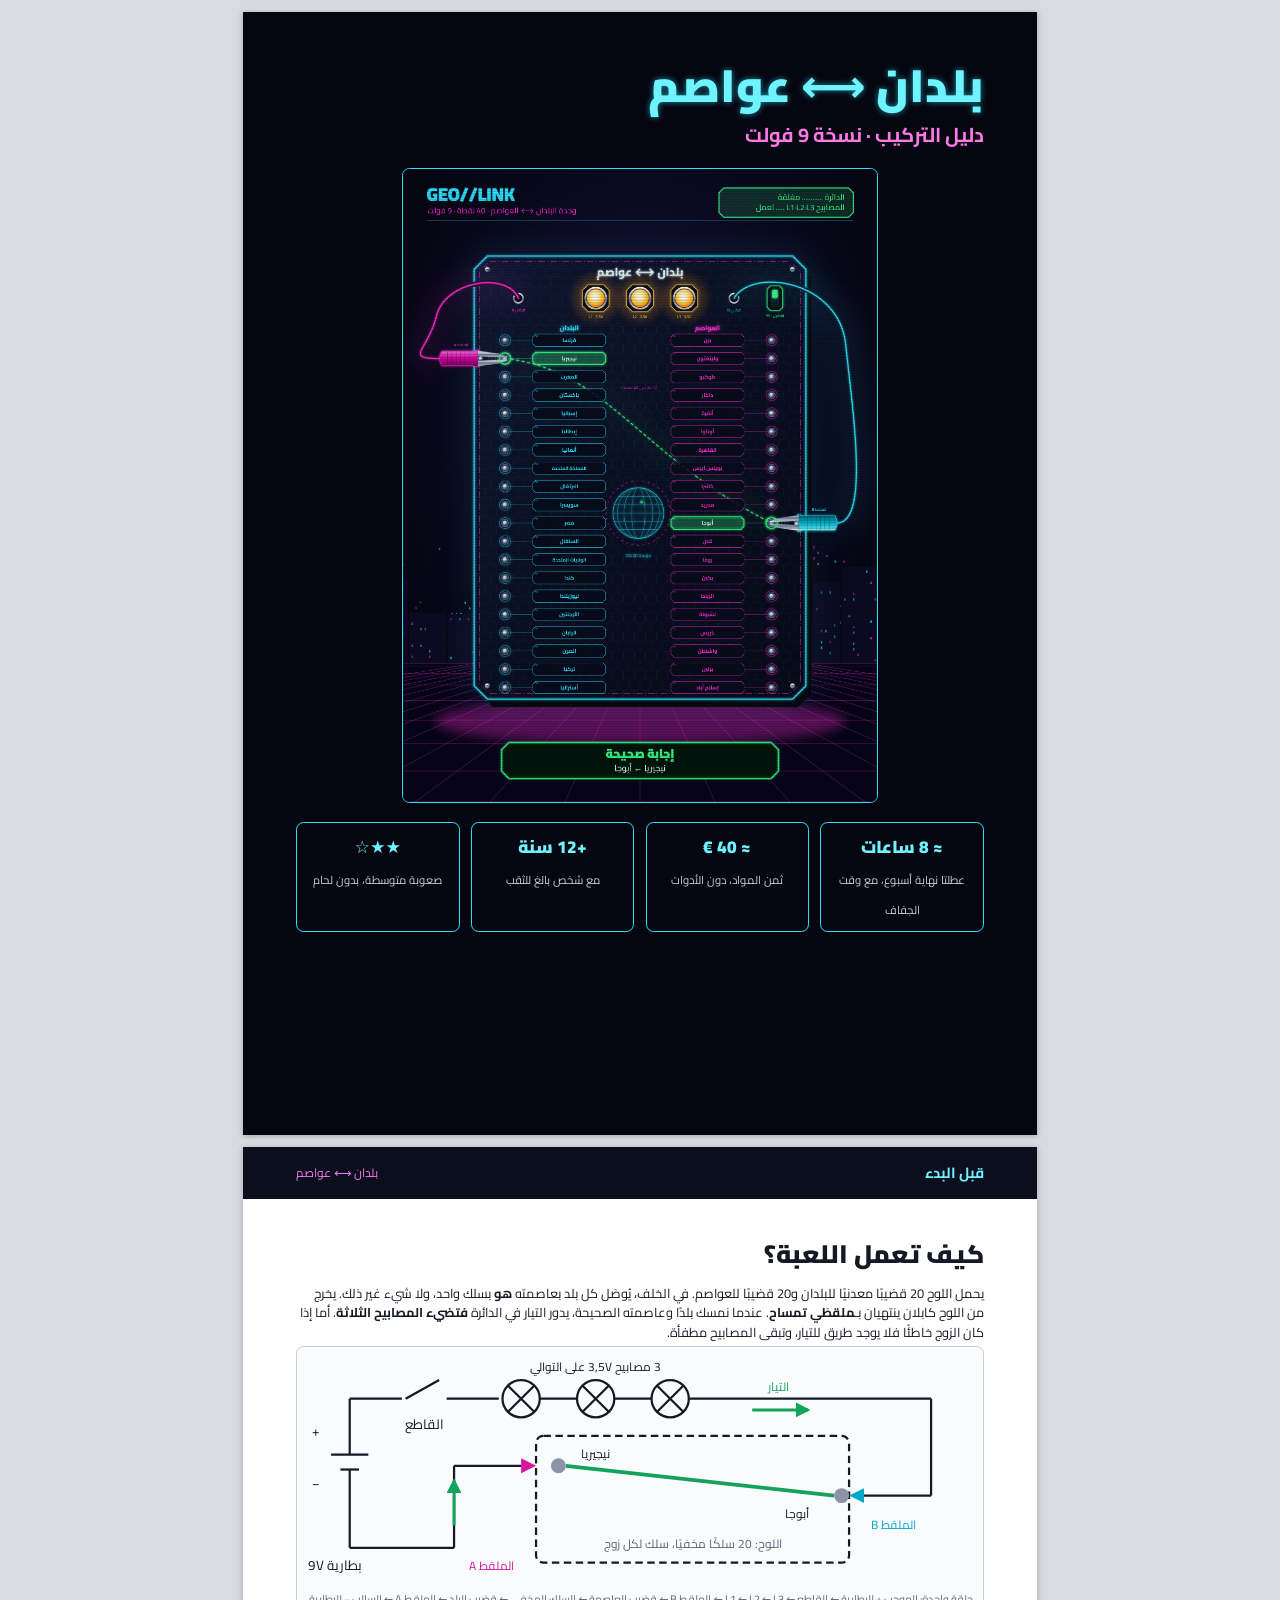
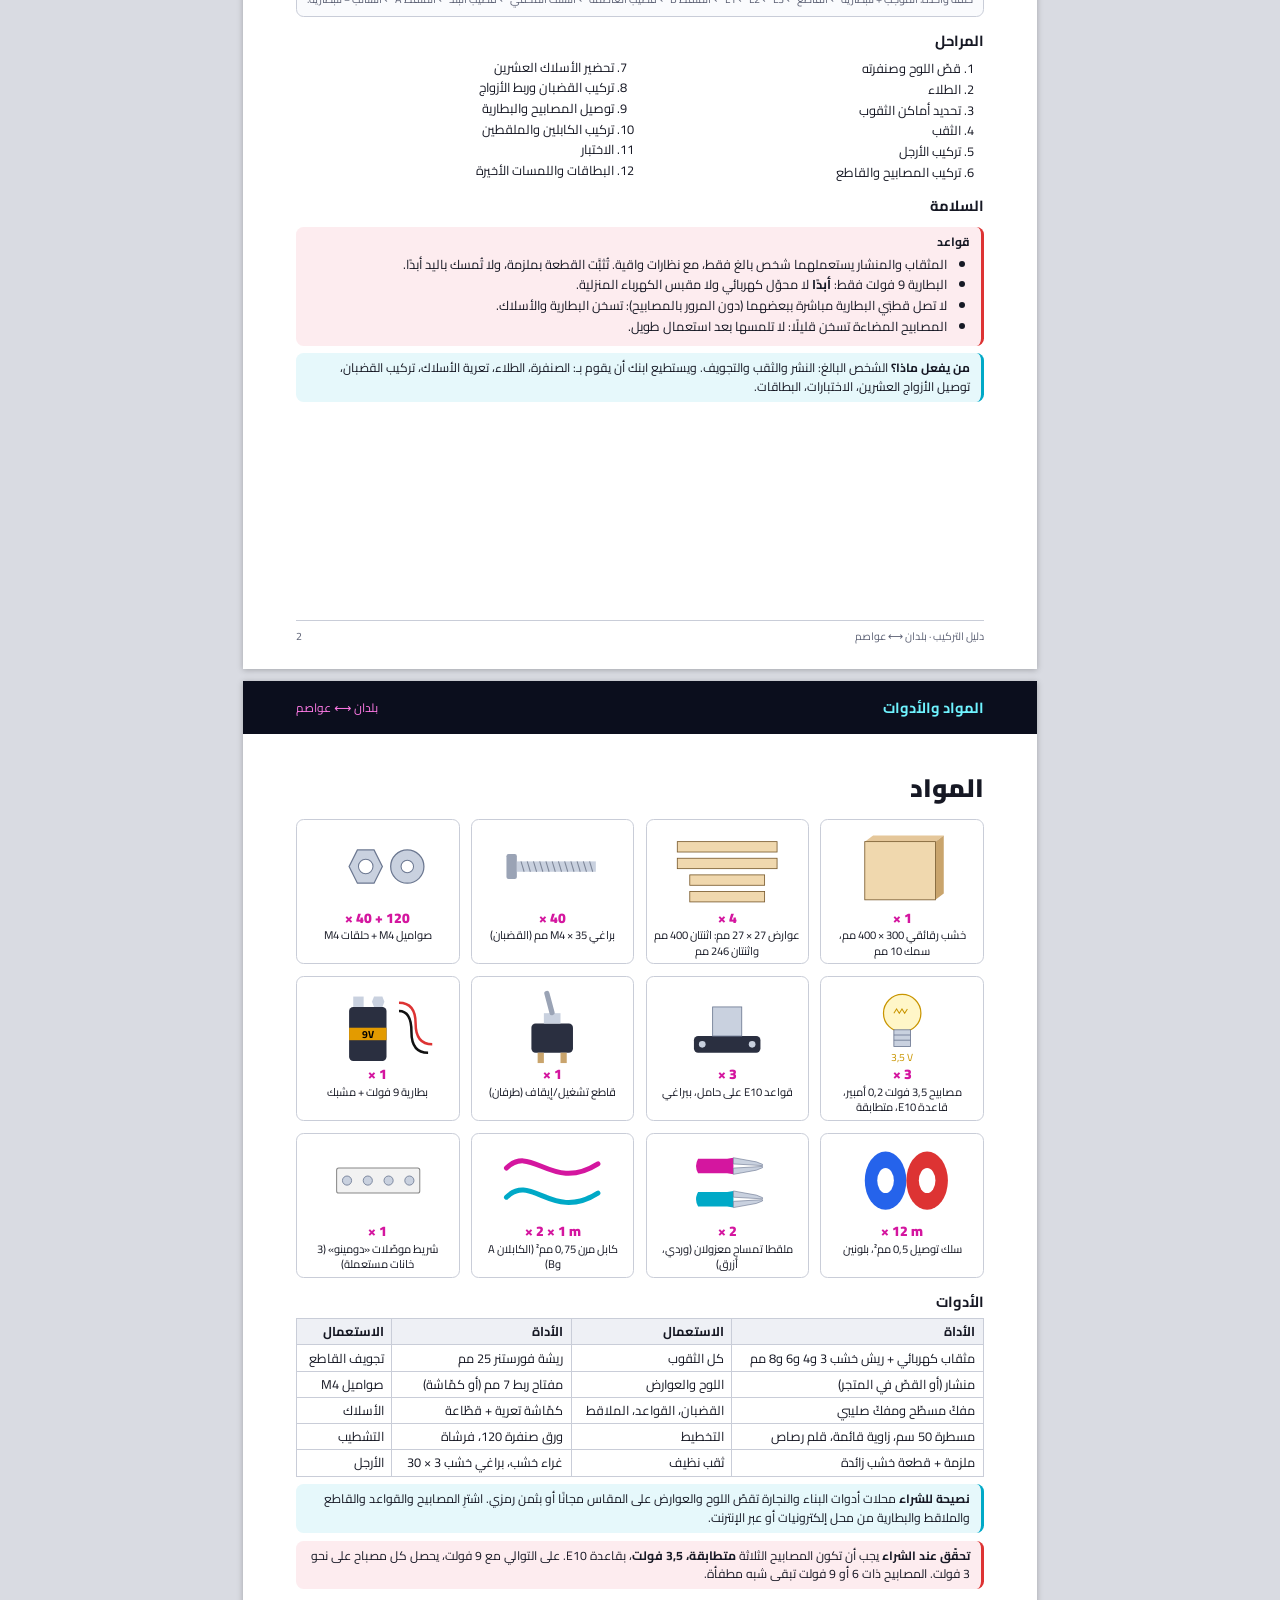
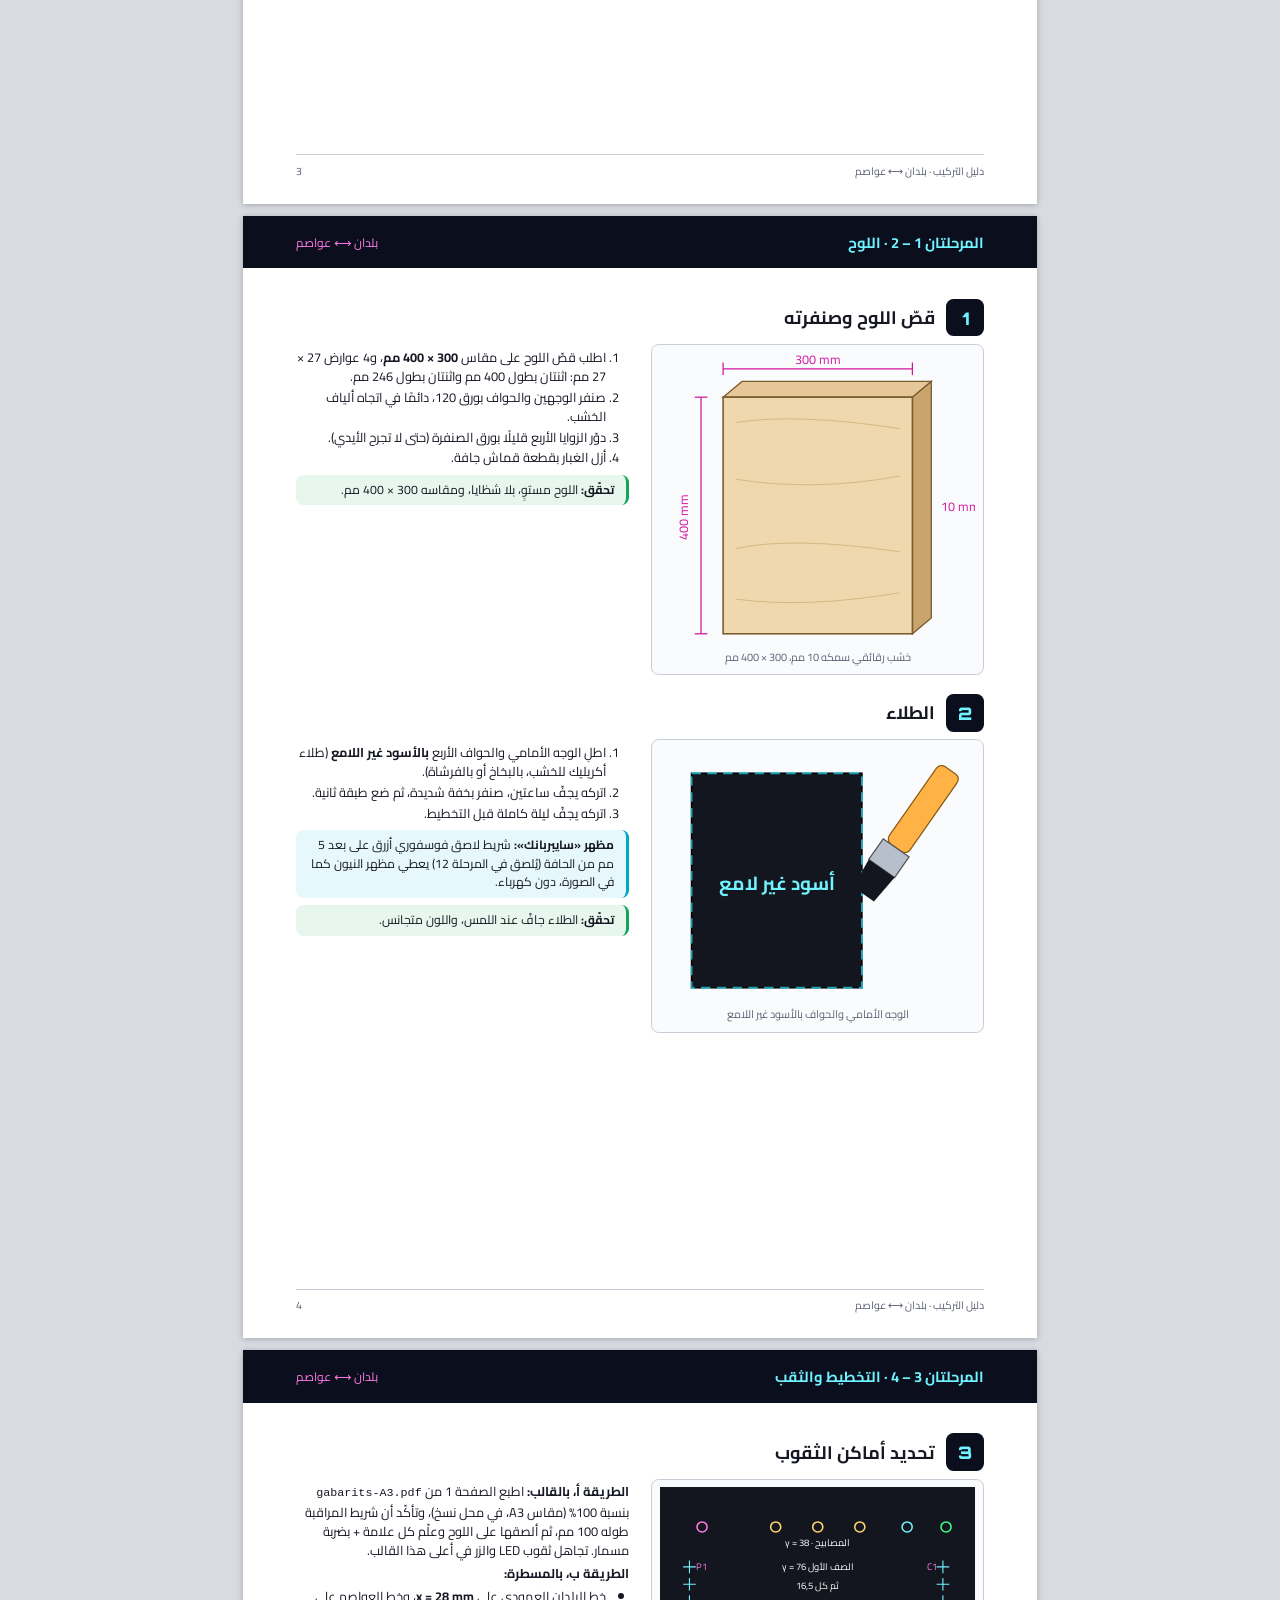
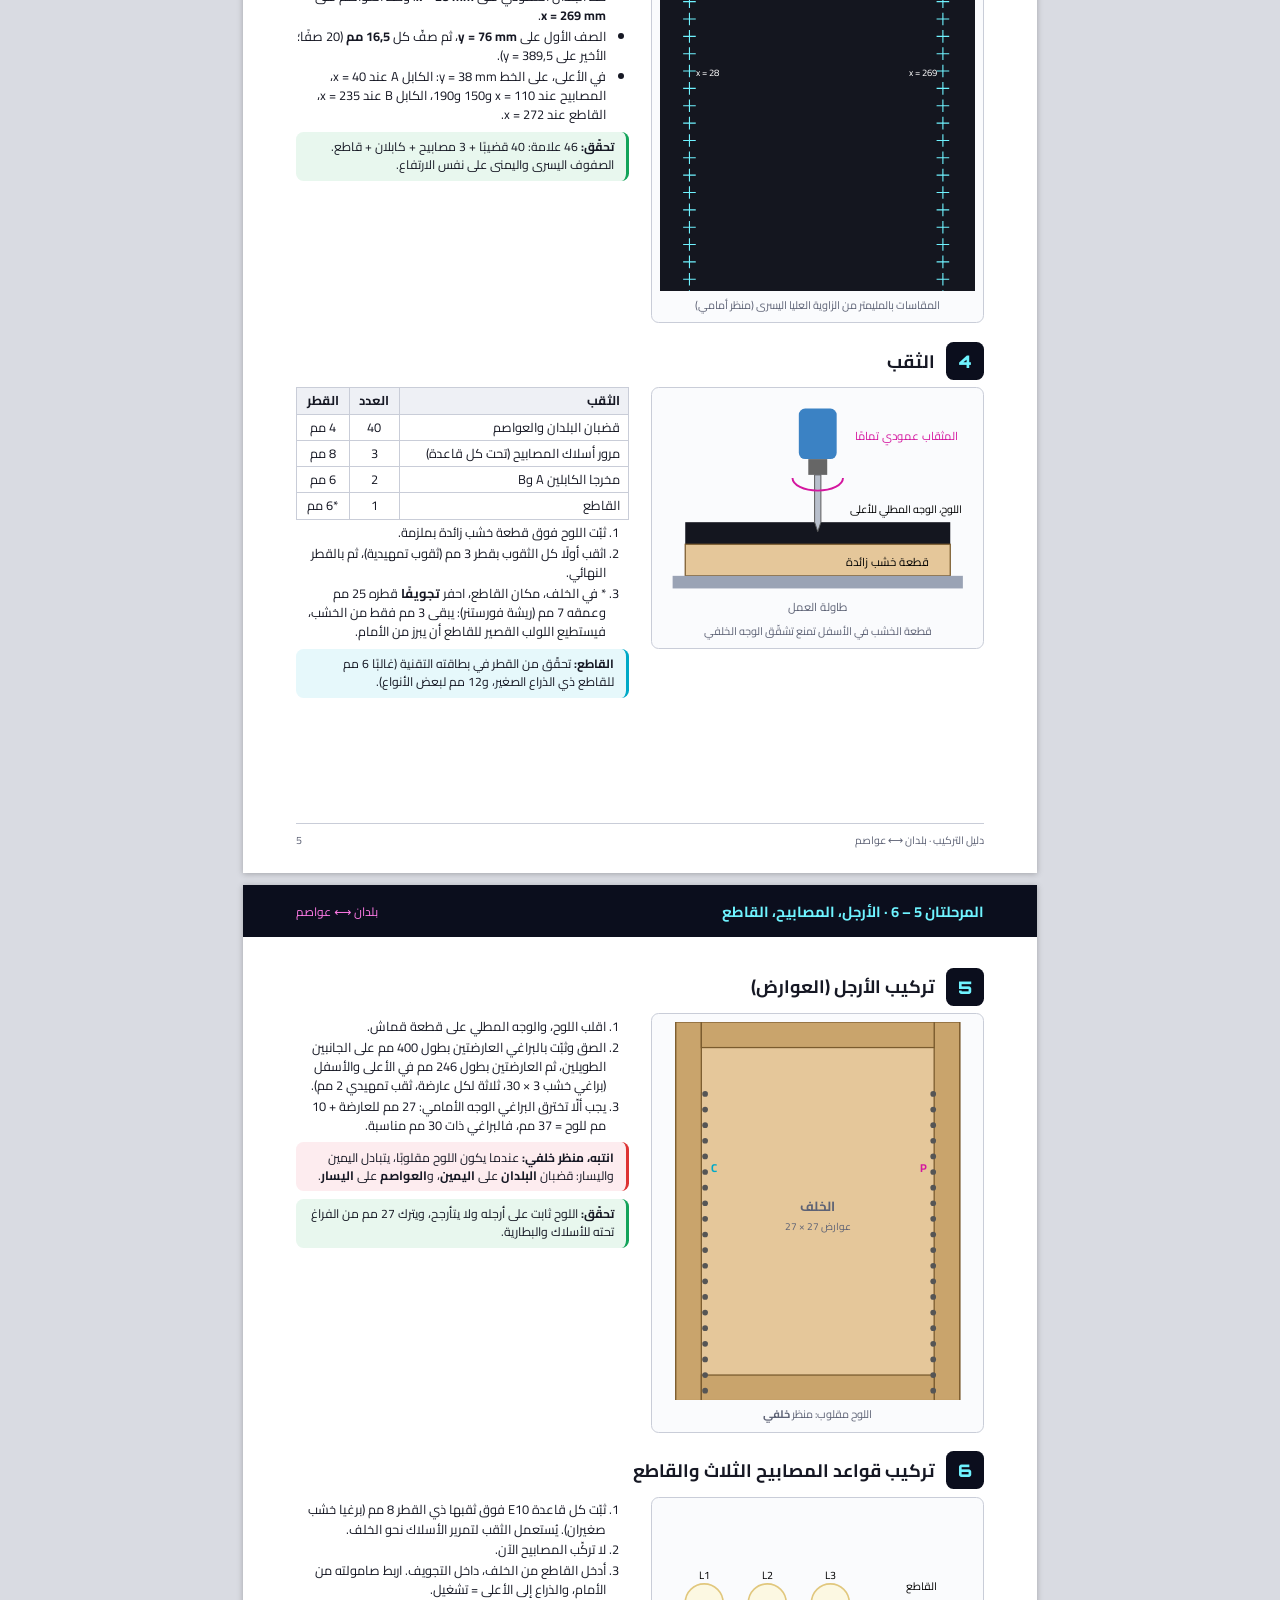
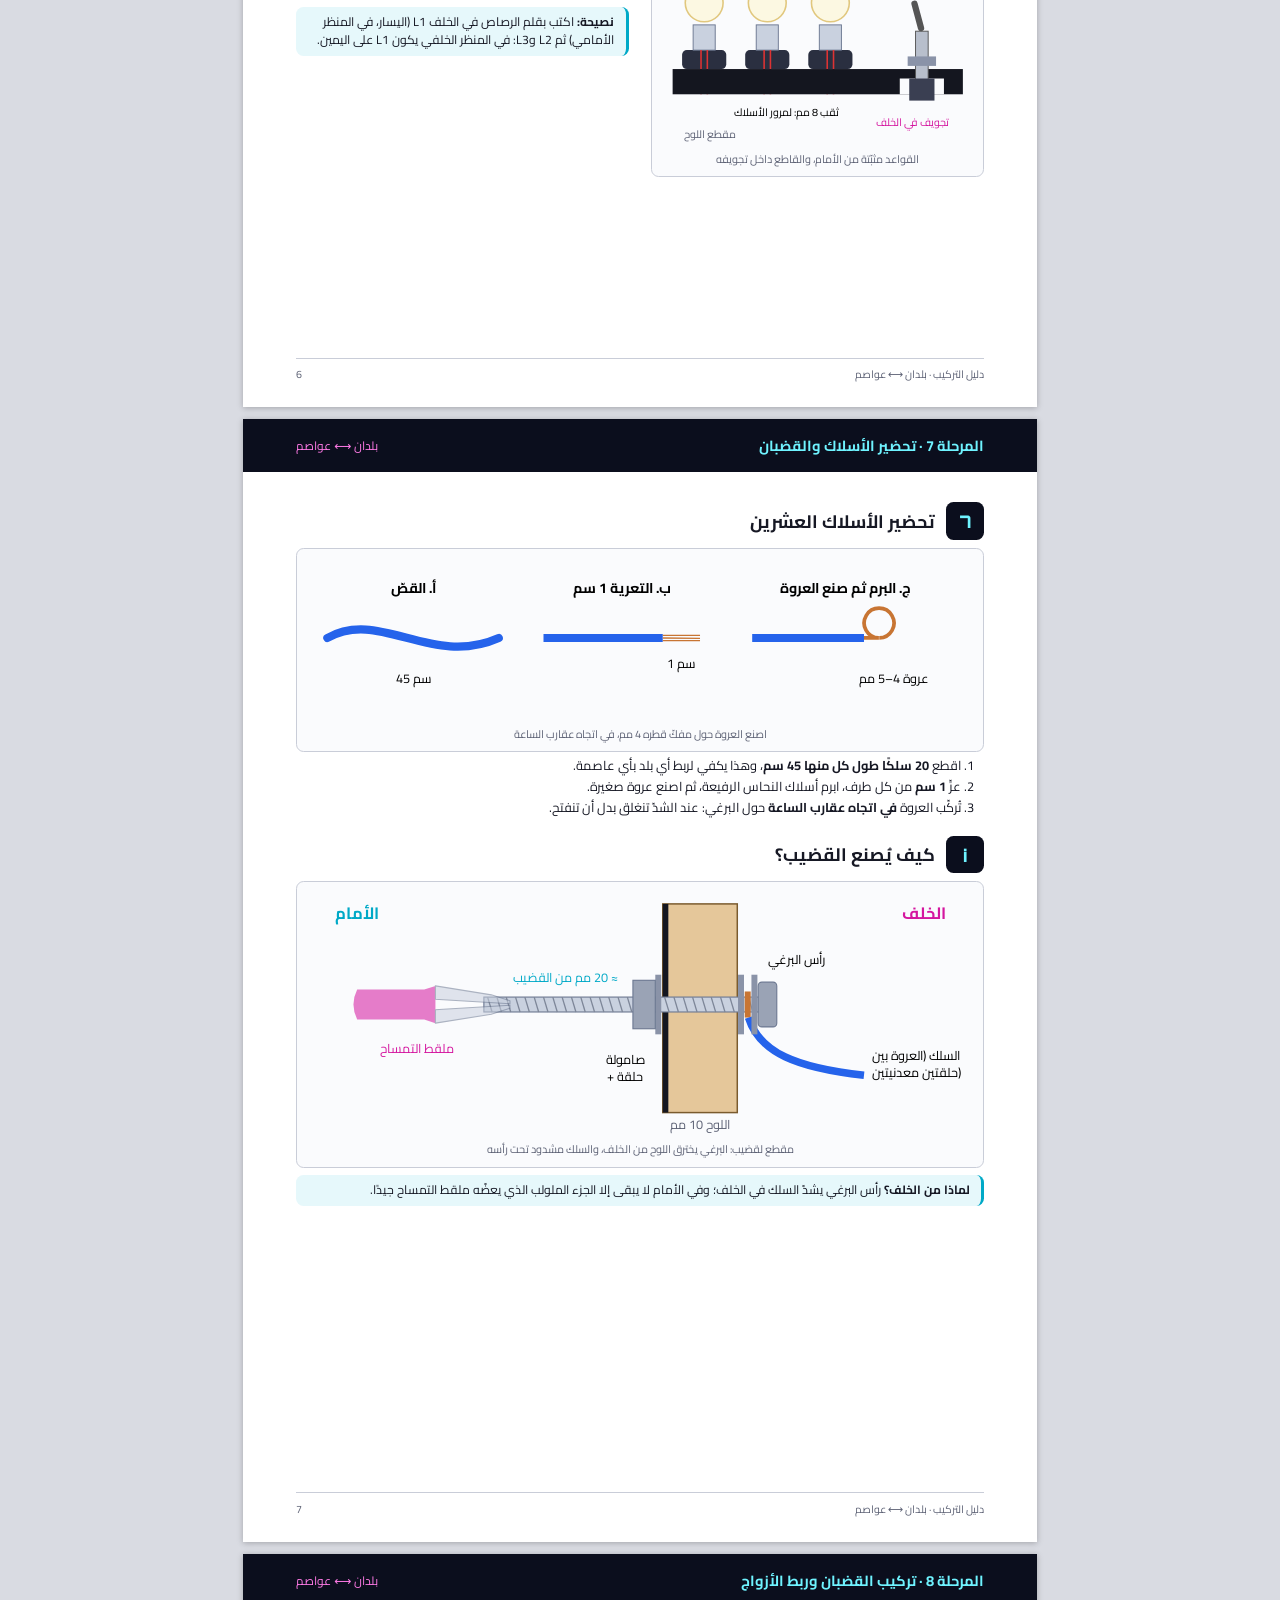
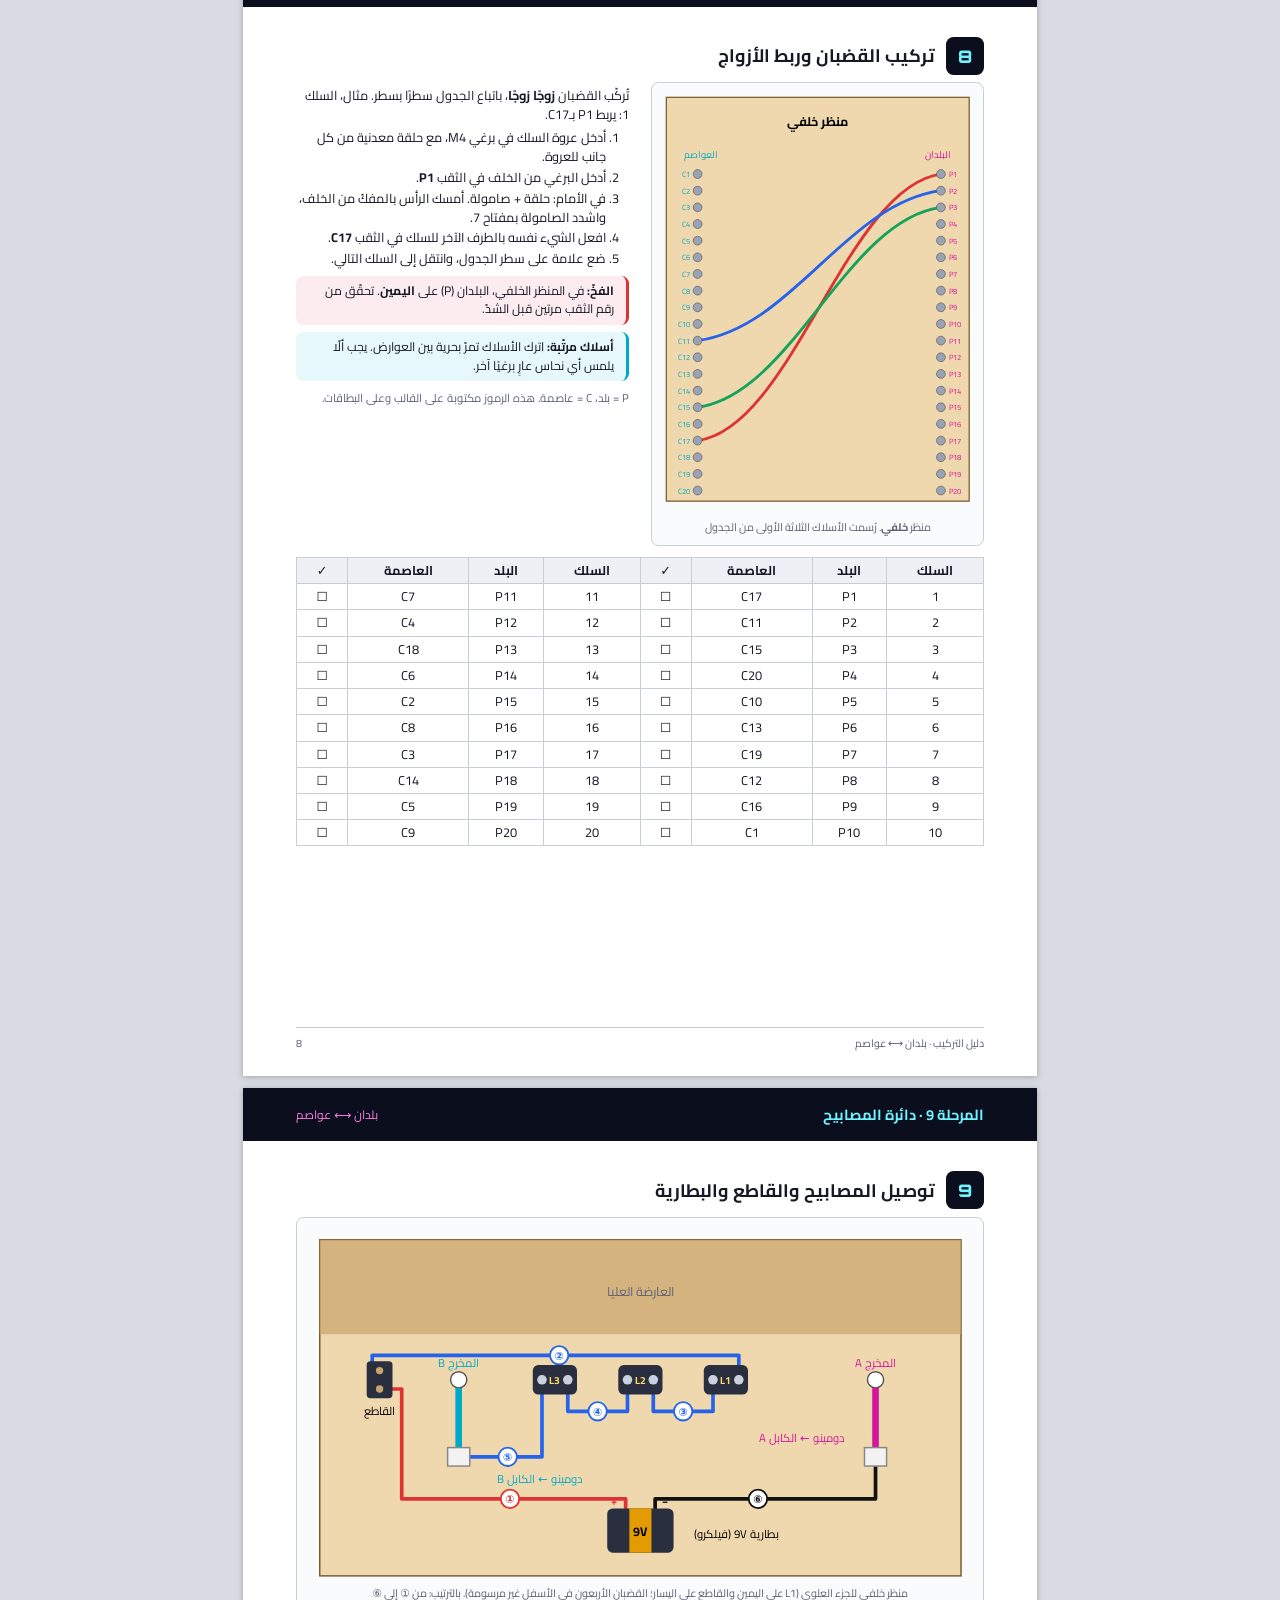
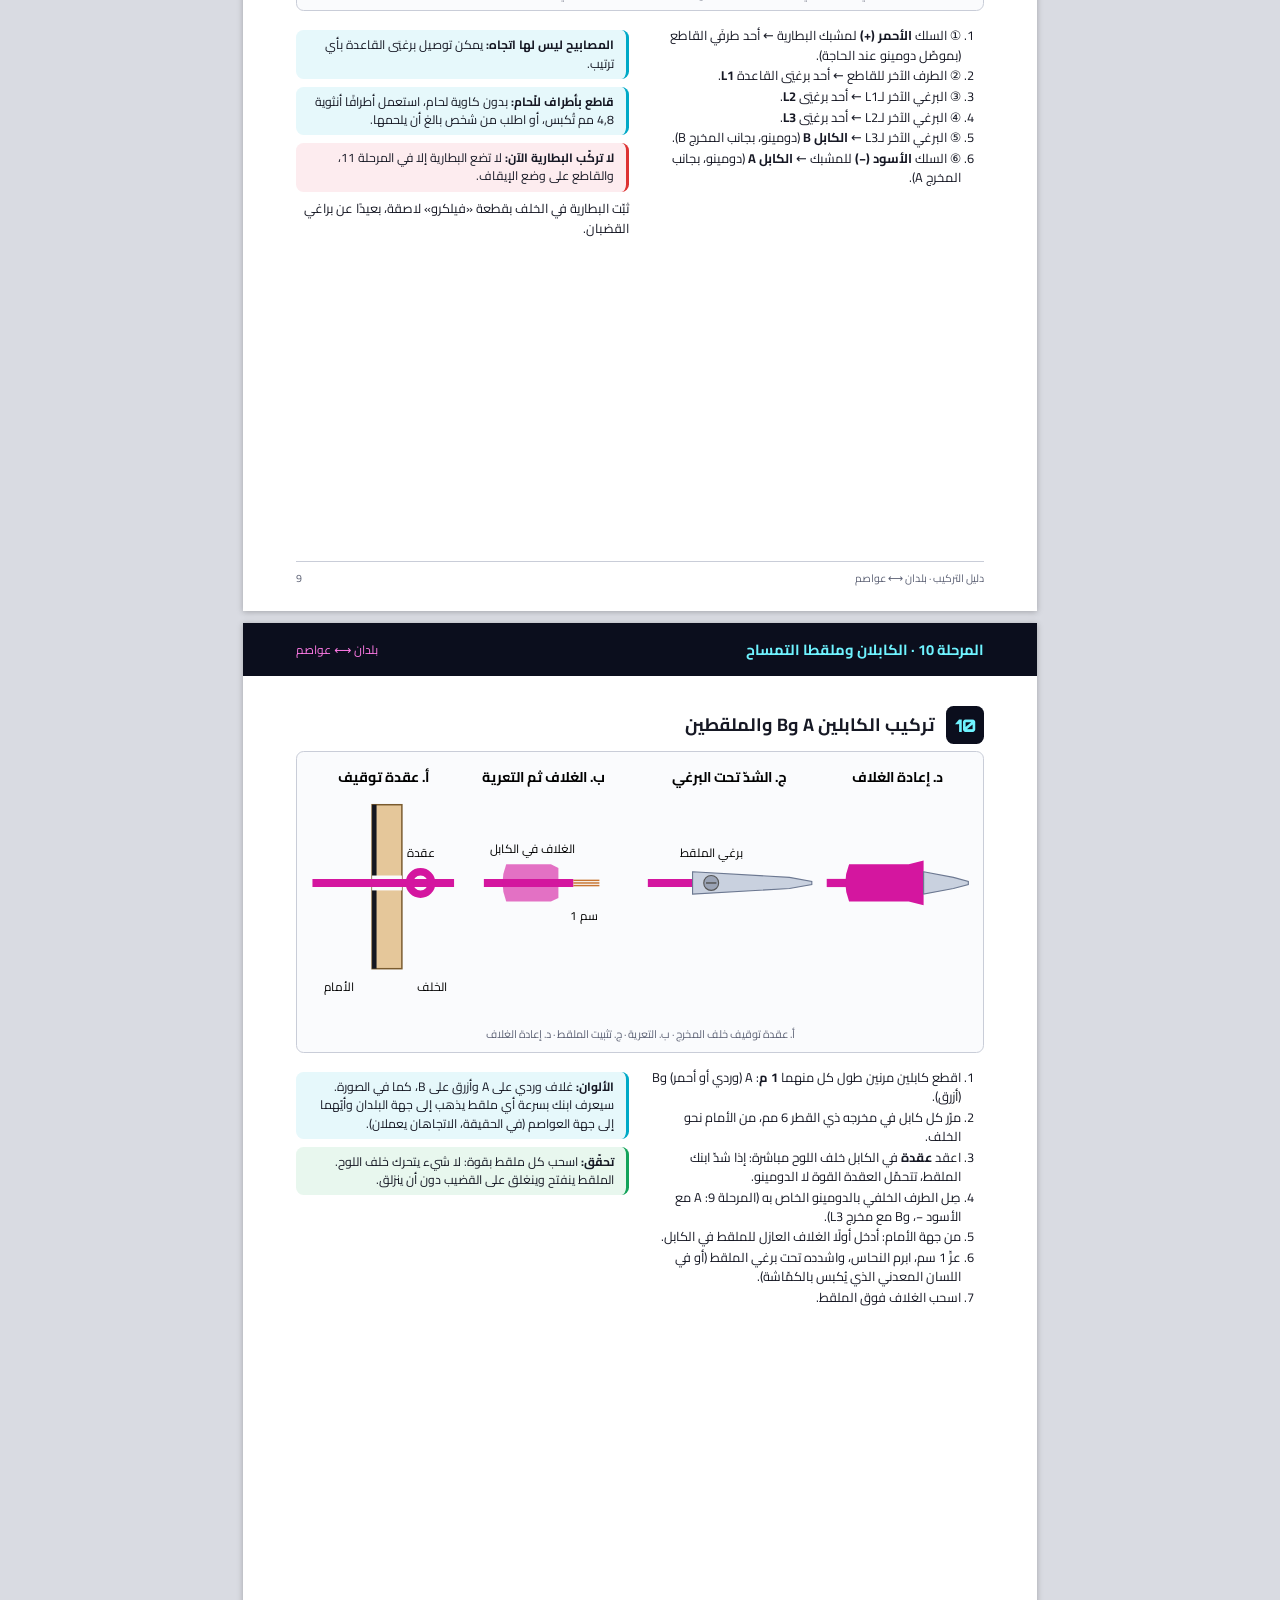
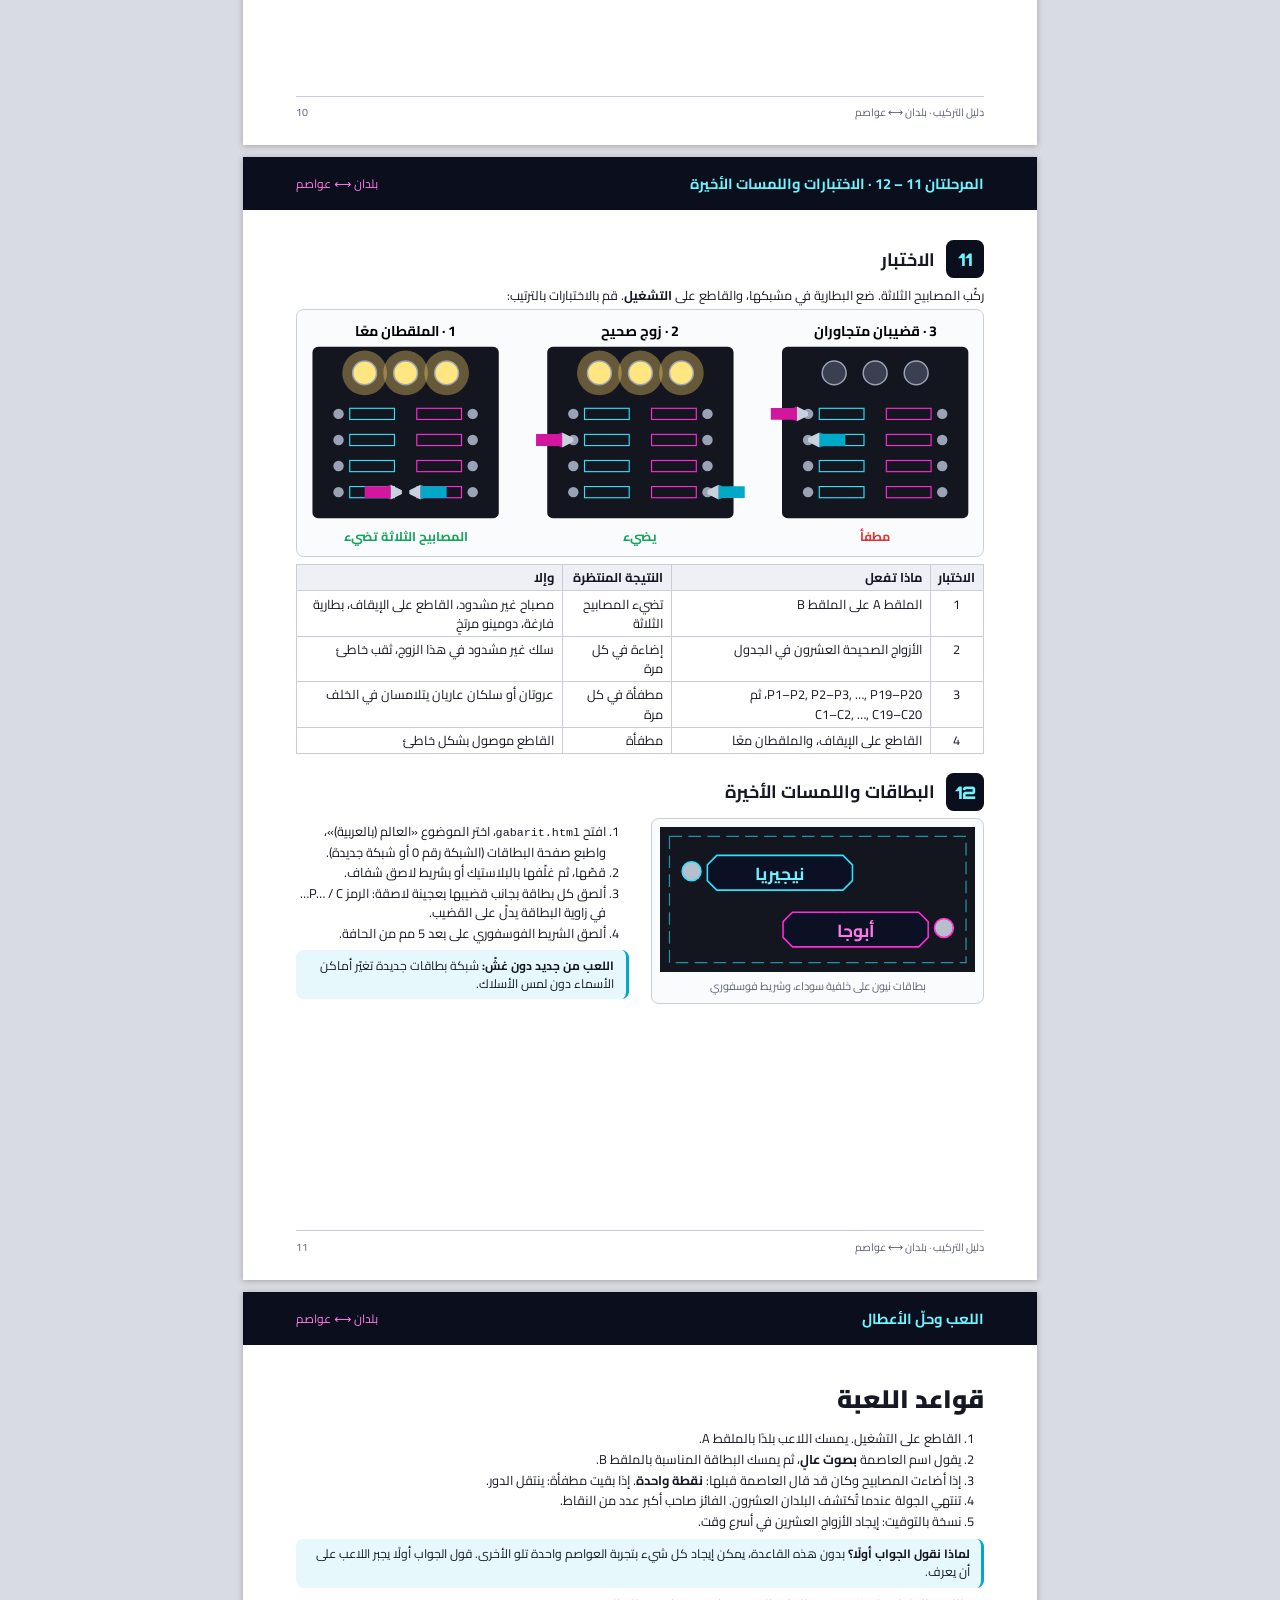
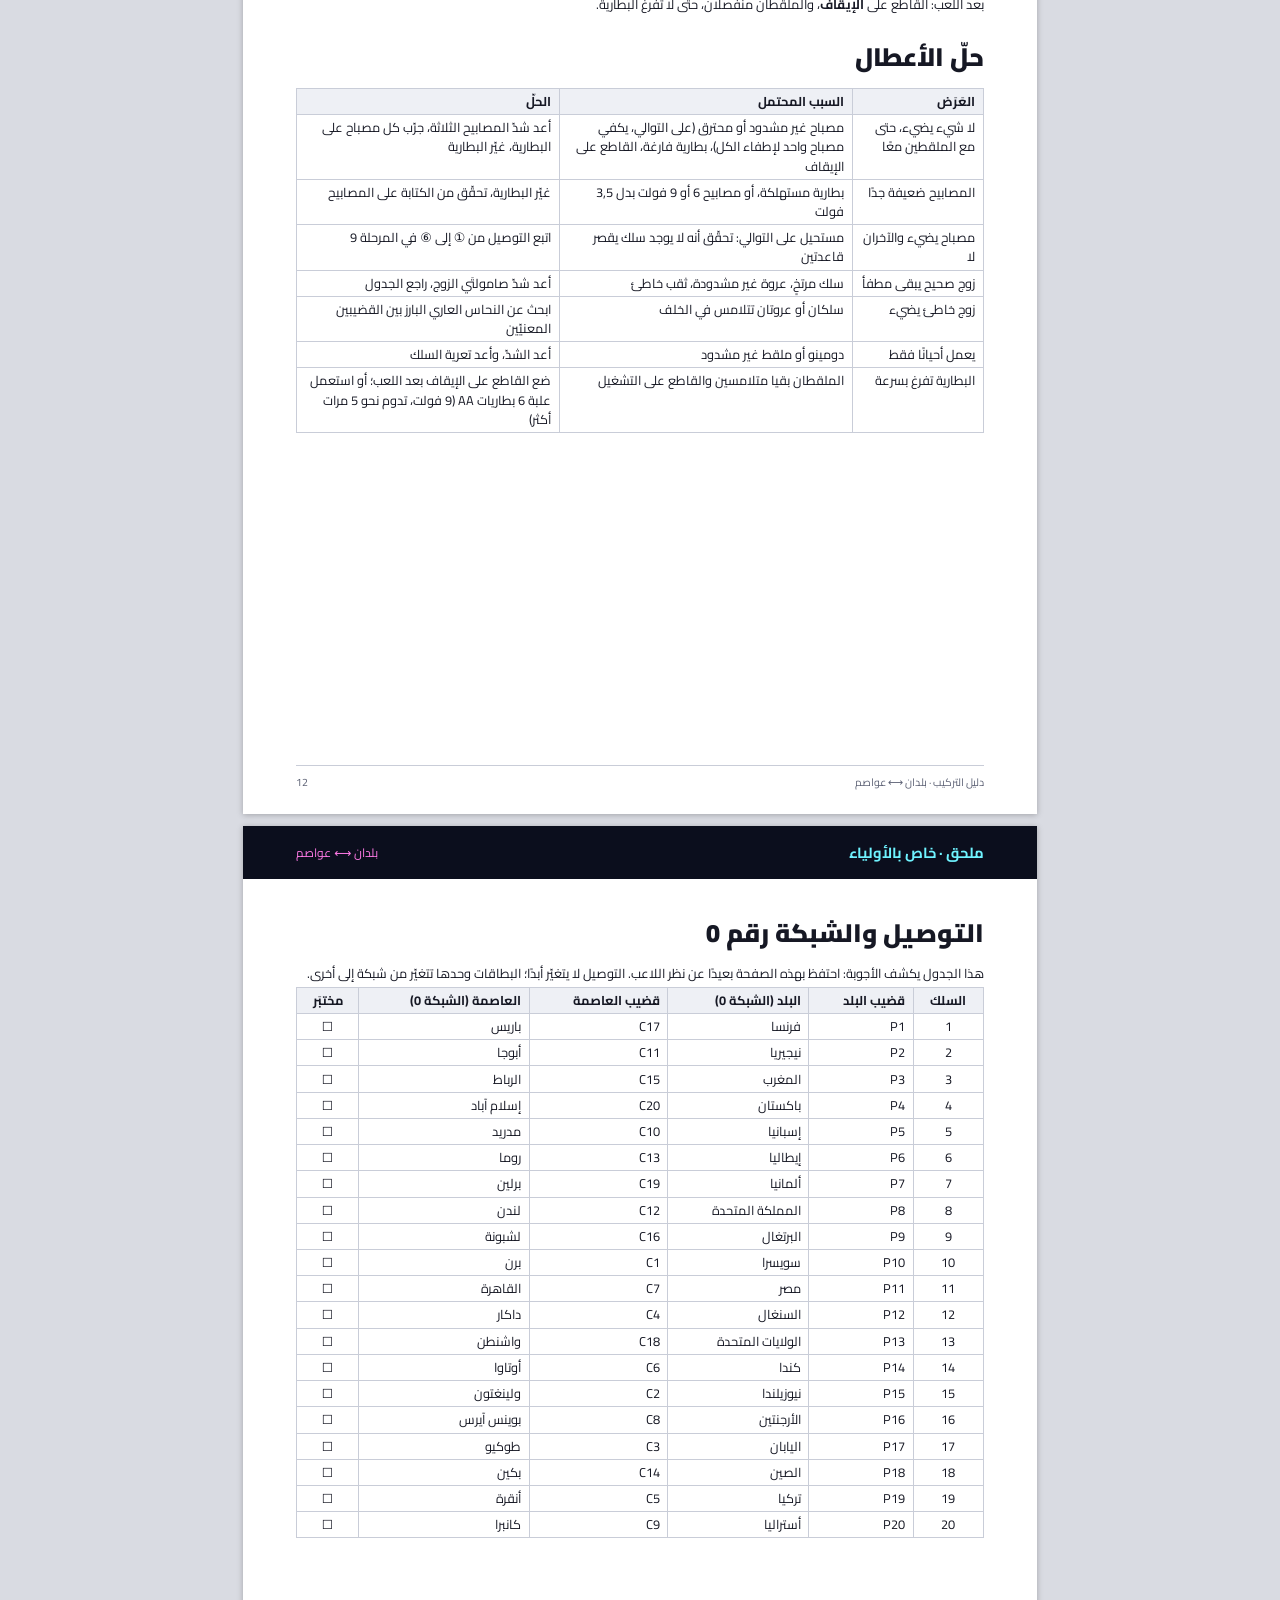
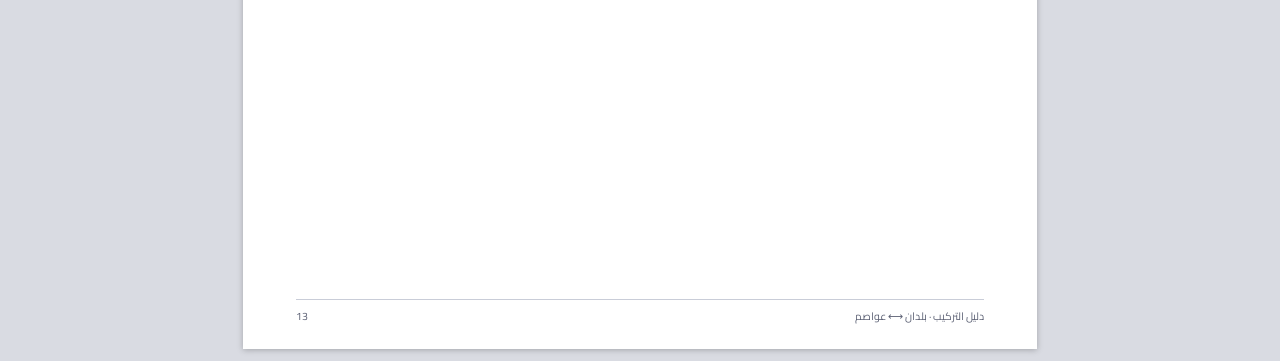
==== commit 8609b23a: "Remplace Algérie, Tunisie et Brésil par Nigeria, Pakistan et Nouvelle-Zélande dans la grille Monde M" ====
--- a/jeu-pays-capitales/notice-montage-ar.html
+++ b/jeu-pays-capitales/notice-montage-ar.html
@@ -103,7 +103,7 @@
         <text x="2" y="22">+</text><text x="2" y="36">−</text><text x="8" y="58" text-anchor="middle" direction="rtl">بطارية 9V</text>
         <text x="32" y="20" text-anchor="middle">القاطع</text>
         <text x="78" y="4.5" text-anchor="middle" font-size="3.2" direction="rtl">3 مصابيح 3,5V على التوالي</text>
-        <text x="78" y="28" text-anchor="middle" font-size="3.2">الجزائر</text><text x="132" y="44" text-anchor="middle" font-size="3.2">الجزائر العاصمة</text>
+        <text x="78" y="28" text-anchor="middle" font-size="3.2">نيجيريا</text><text x="132" y="44" text-anchor="middle" font-size="3.2">أبوجا</text>
         <text x="104" y="52" text-anchor="middle" font-size="3.2" fill="#5d6275" direction="rtl">اللوح: 20 سلكًا مخفيًا، سلك لكل زوج</text>
         <text x="50" y="58" font-size="3.2" fill="#d4169f" text-anchor="middle" direction="rtl">الملقط A</text><text x="158" y="47" font-size="3.2" fill="#00a9c7" text-anchor="middle" direction="rtl">الملقط B</text>
         <text x="127" y="10" font-size="3.2" fill="#13a35a" text-anchor="middle">التيار</text>
@@ -443,10 +443,10 @@
         <rect x="0" y="0" width="100" height="46" fill="#14161f"/>
         <circle cx="10" cy="14" r="3" fill="#b8bfcc" stroke="#2de2ff" stroke-width=".5"/>
         <path d="M18 9 h40 l3 3 v5 l-3 3 h-40 l-3 -3 v-5 Z" fill="#0b1024" stroke="#2de2ff" stroke-width=".5"/>
-        <text x="38" y="16.8" fill="#6ff3ff" font-size="5.5" font-weight="700" text-anchor="middle">الجزائر</text>
+        <text x="38" y="16.8" fill="#6ff3ff" font-size="5.5" font-weight="700" text-anchor="middle">نيجيريا</text>
         <circle cx="90" cy="32" r="3" fill="#b8bfcc" stroke="#ff2bd6" stroke-width=".5"/>
         <path d="M42 27 h40 l3 3 v5 l-3 3 h-40 l-3 -3 v-5 Z" fill="#0b1024" stroke="#ff2bd6" stroke-width=".5"/>
-        <text x="62" y="34.8" fill="#ff7ae6" font-size="5.5" font-weight="700" text-anchor="middle">الجزائر العاصمة</text>
+        <text x="62" y="34.8" fill="#ff7ae6" font-size="5.5" font-weight="700" text-anchor="middle">أبوجا</text>
         <rect x="3" y="3" width="94" height="40" fill="none" stroke="#2de2ff" stroke-width=".4" stroke-dasharray="4 2" opacity=".6"/>
       </svg><div class="cap">بطاقات نيون على خلفية سوداء، وشريط فوسفوري</div></div>
       <div>
@@ -503,9 +503,9 @@
 <script>
 const WIRING = [17, 11, 15, 20, 10, 13, 19, 12, 16, 1, 7, 4, 18, 6, 2, 8, 3, 14, 5, 9];
 const PAIRS = [
-  ["فرنسا","باريس"],["الجزائر","الجزائر العاصمة"],["المغرب","الرباط"],["تونس","تونس العاصمة"],["إسبانيا","مدريد"],
+  ["فرنسا","باريس"],["نيجيريا","أبوجا"],["المغرب","الرباط"],["باكستان","إسلام آباد"],["إسبانيا","مدريد"],
   ["إيطاليا","روما"],["ألمانيا","برلين"],["المملكة المتحدة","لندن"],["البرتغال","لشبونة"],["سويسرا","برن"],
-  ["مصر","القاهرة"],["السنغال","داكار"],["الولايات المتحدة","واشنطن"],["كندا","أوتاوا"],["البرازيل","برازيليا"],
+  ["مصر","القاهرة"],["السنغال","داكار"],["الولايات المتحدة","واشنطن"],["كندا","أوتاوا"],["نيوزيلندا","ولينغتون"],
   ["الأرجنتين","بوينس آيرس"],["اليابان","طوكيو"],["الصين","بكين"],["تركيا","أنقرة"],["أستراليا","كانبرا"]];
 const ROW_Y = i => 76 + i * 16.5;
 const set = (id, html) => { document.getElementById(id).innerHTML = html; };
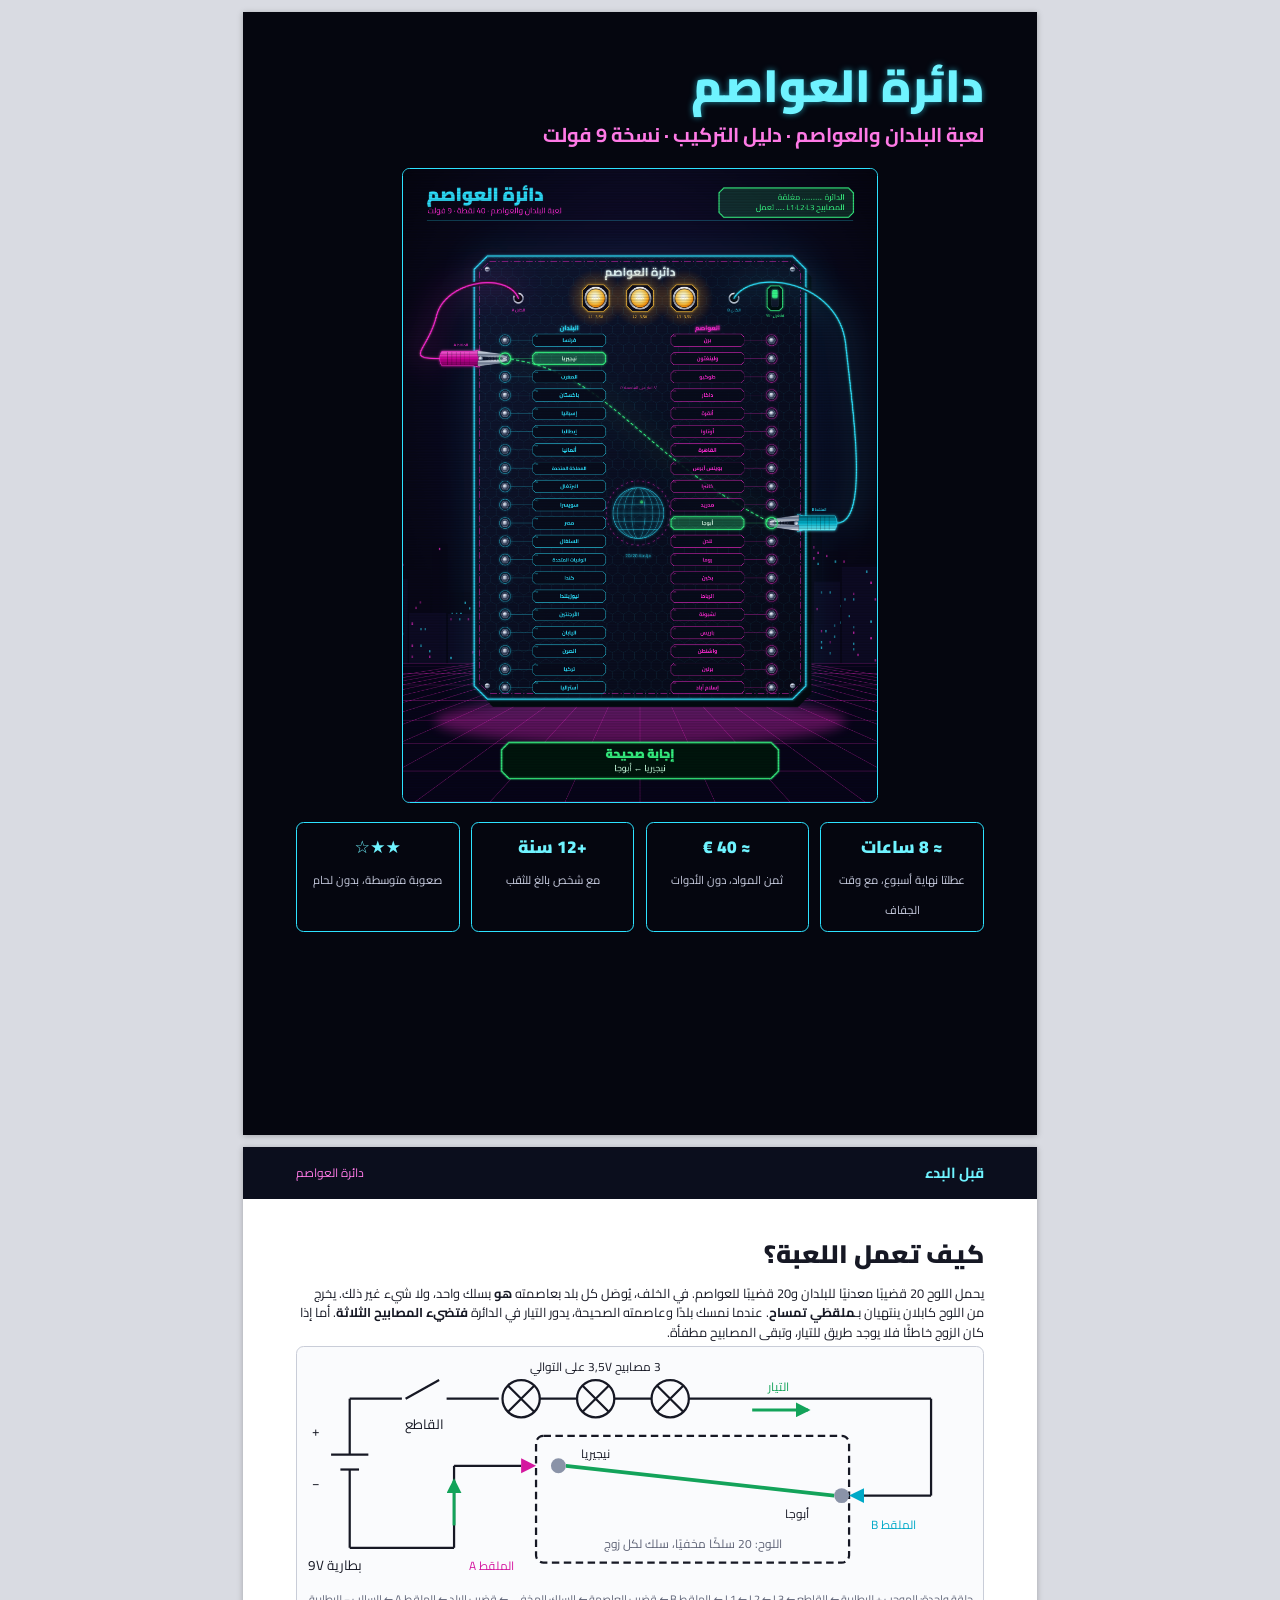
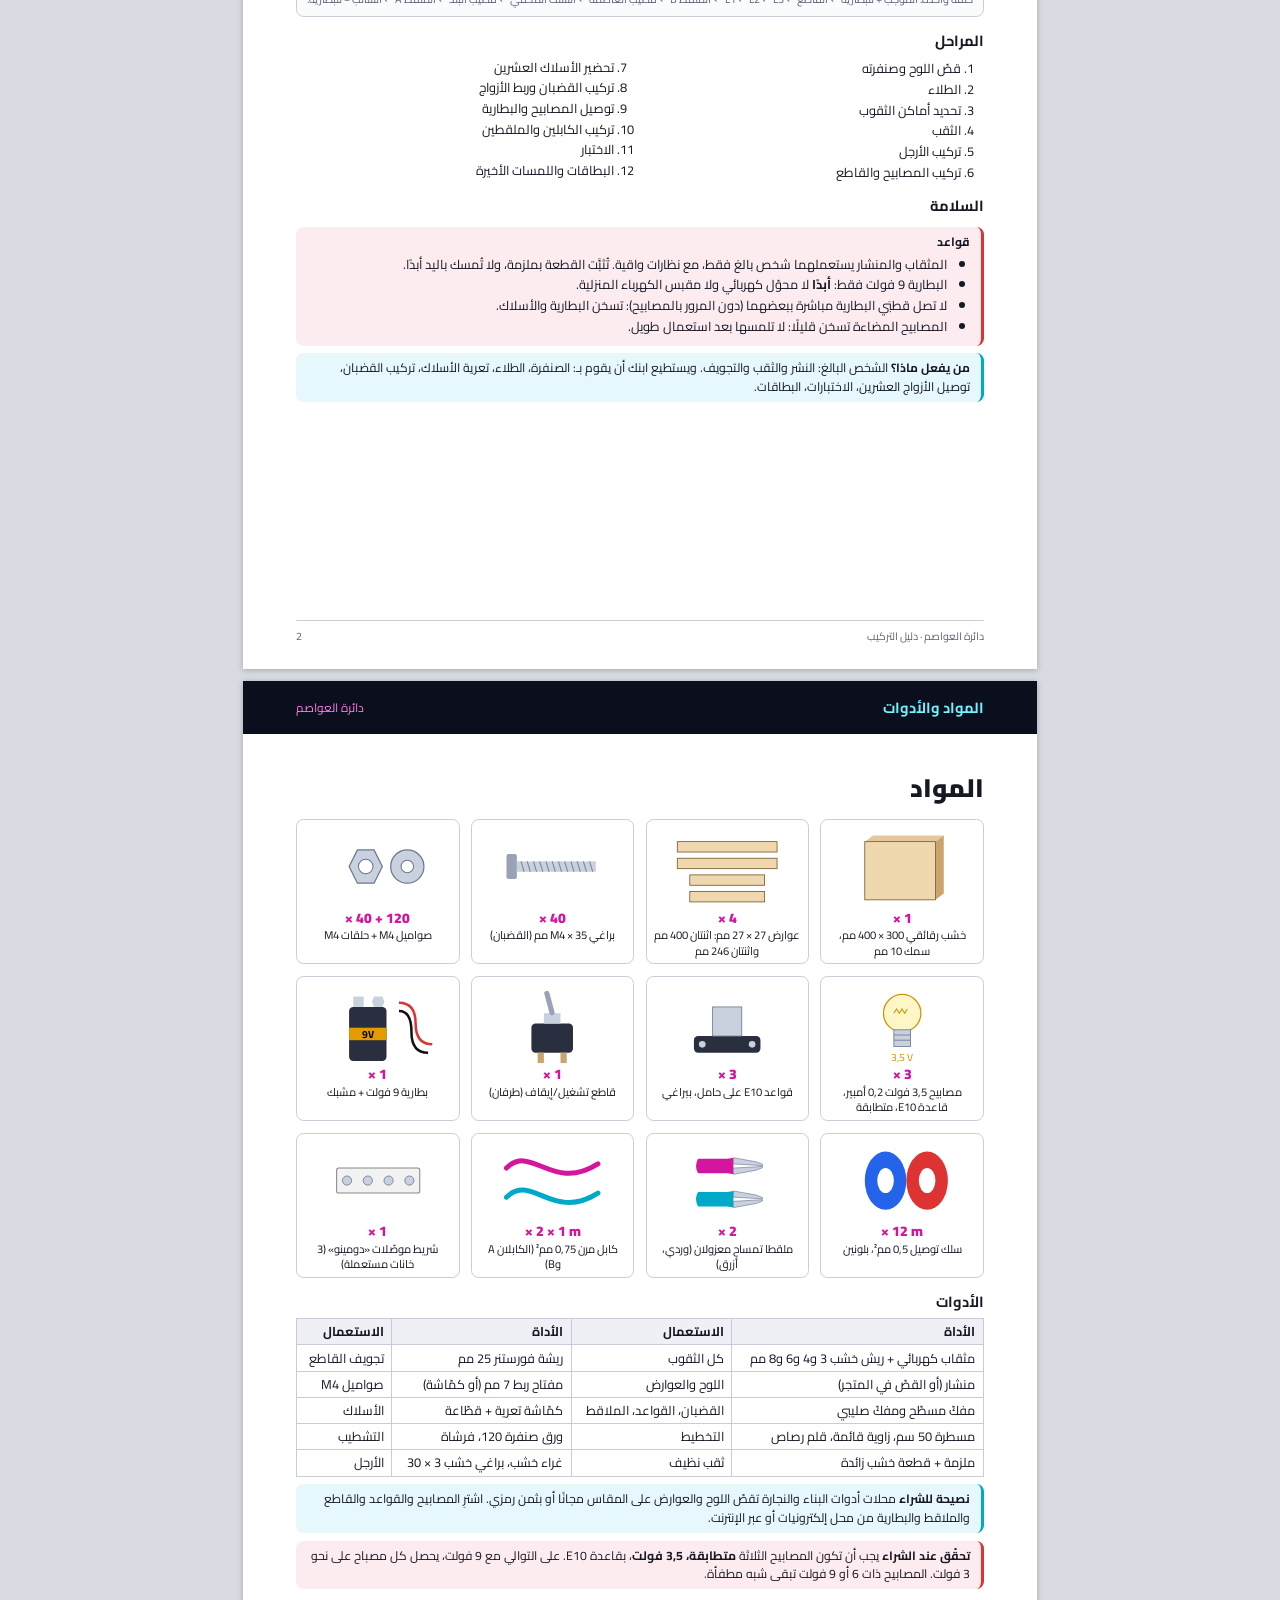
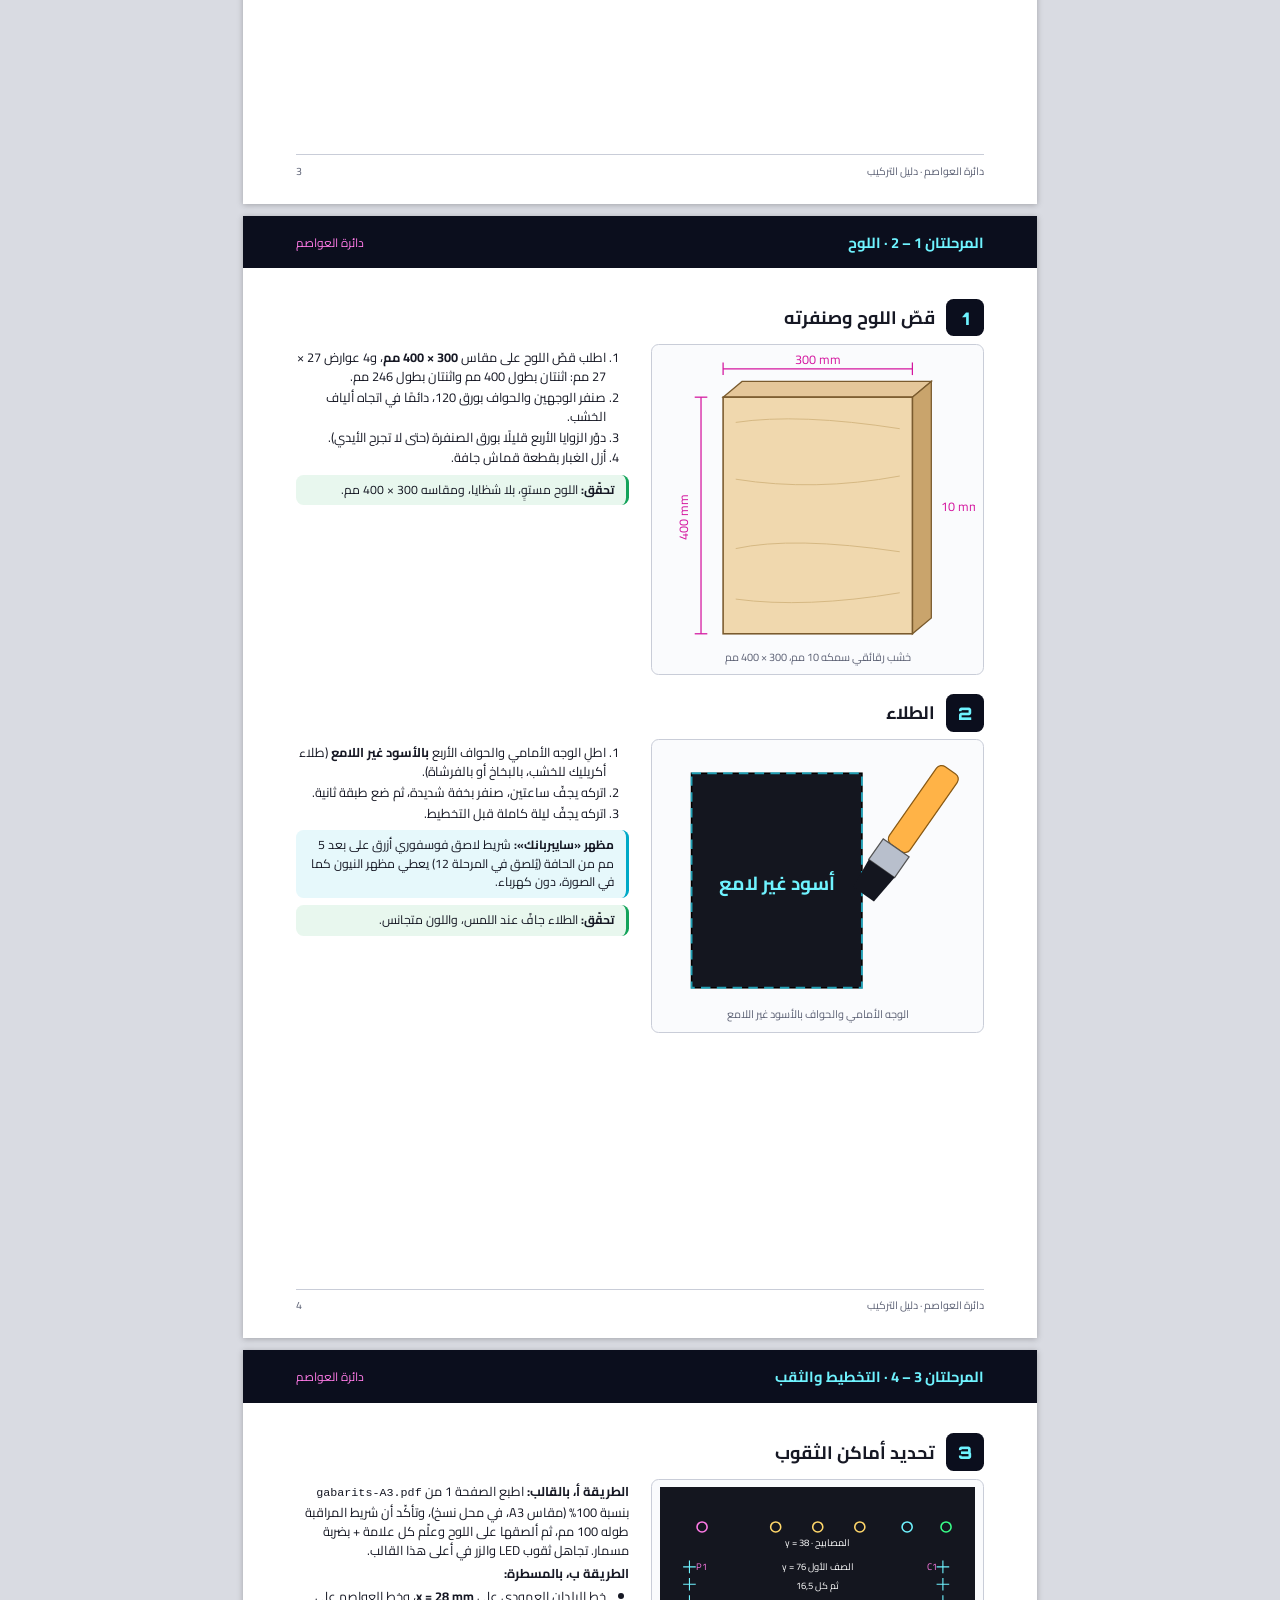
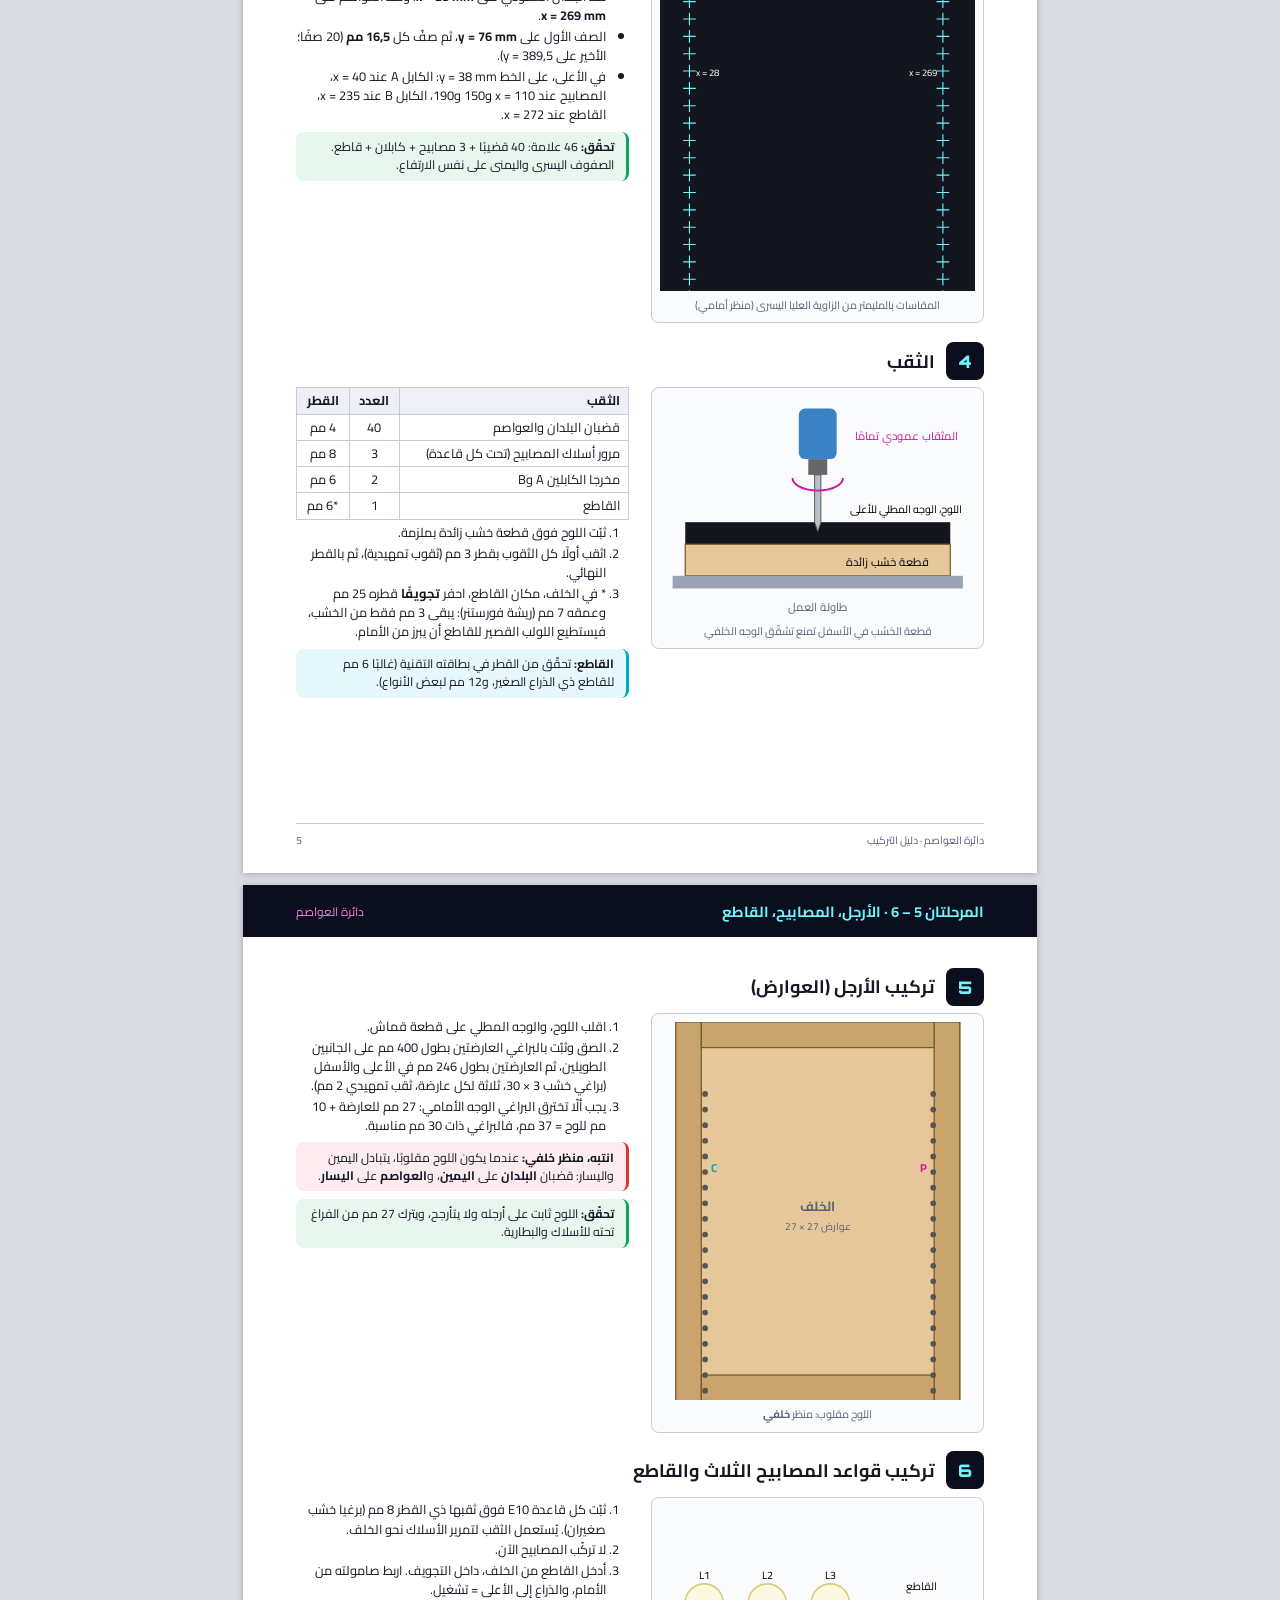
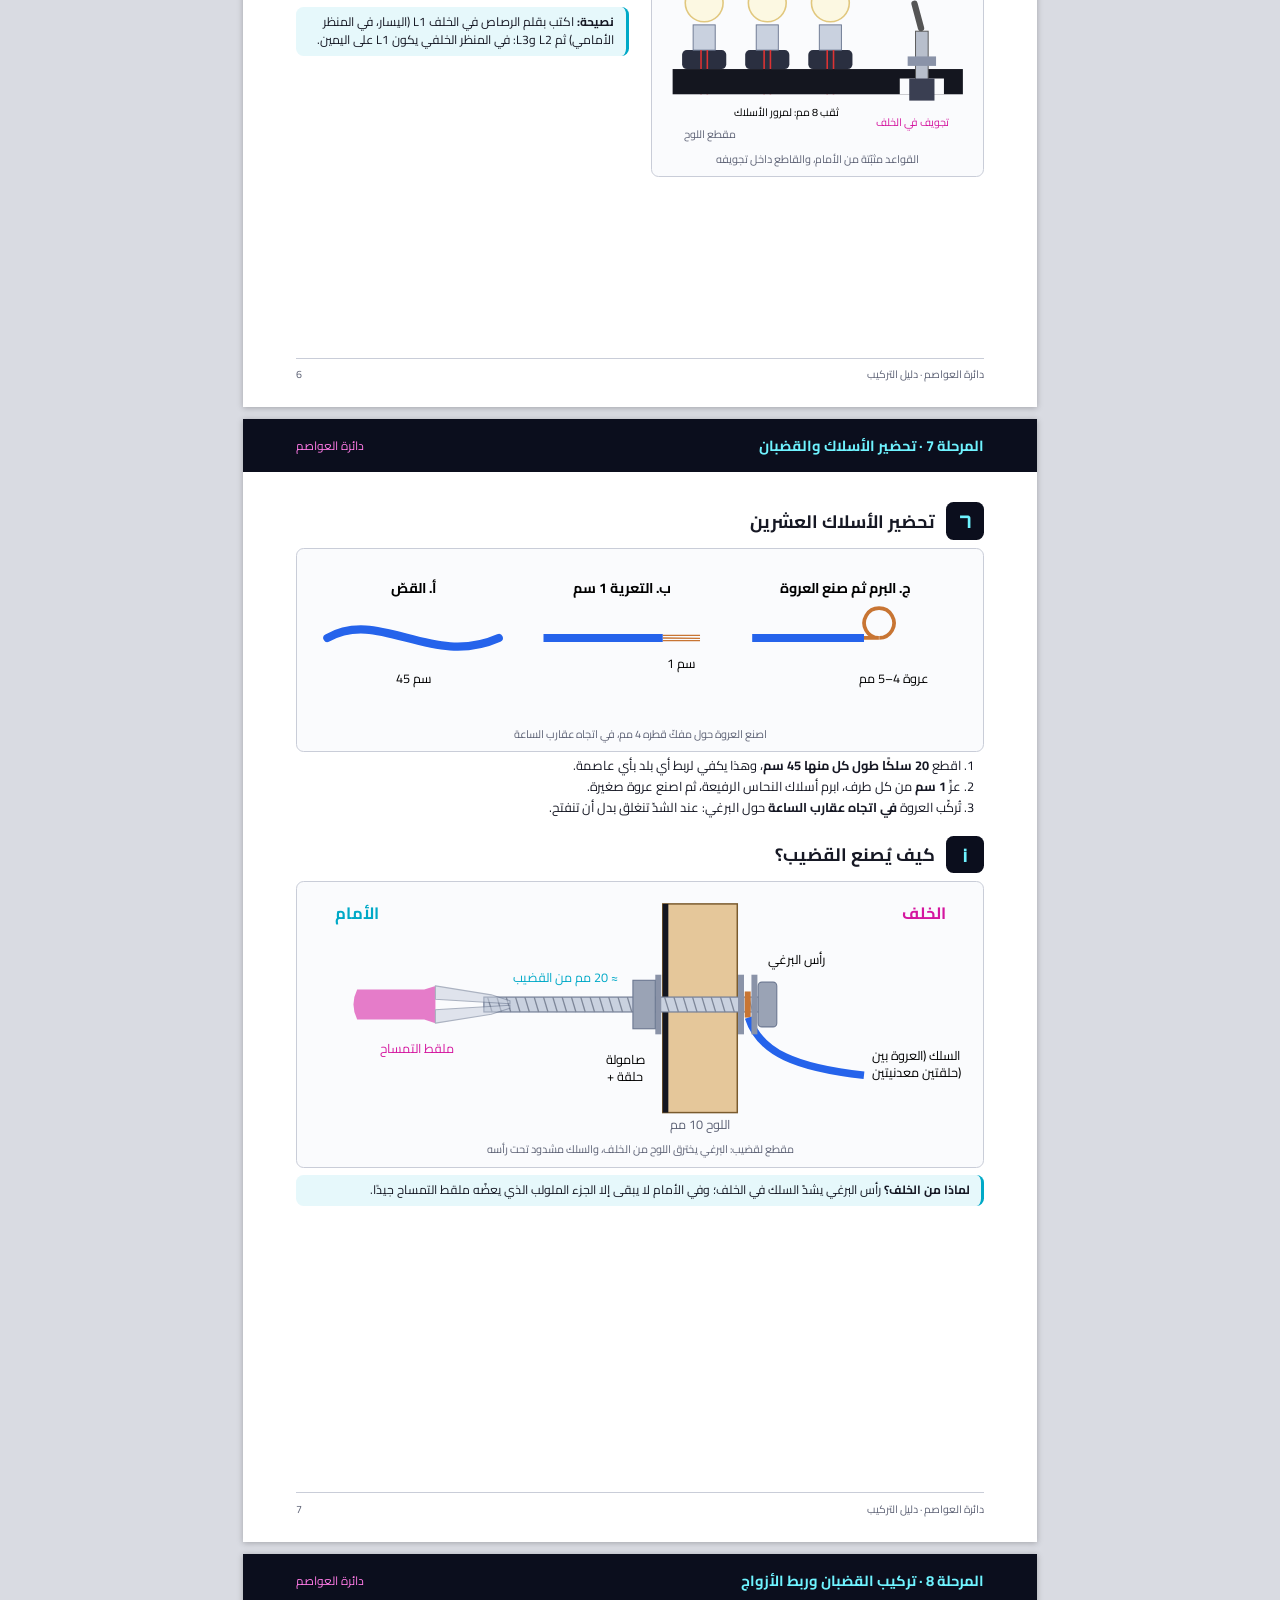
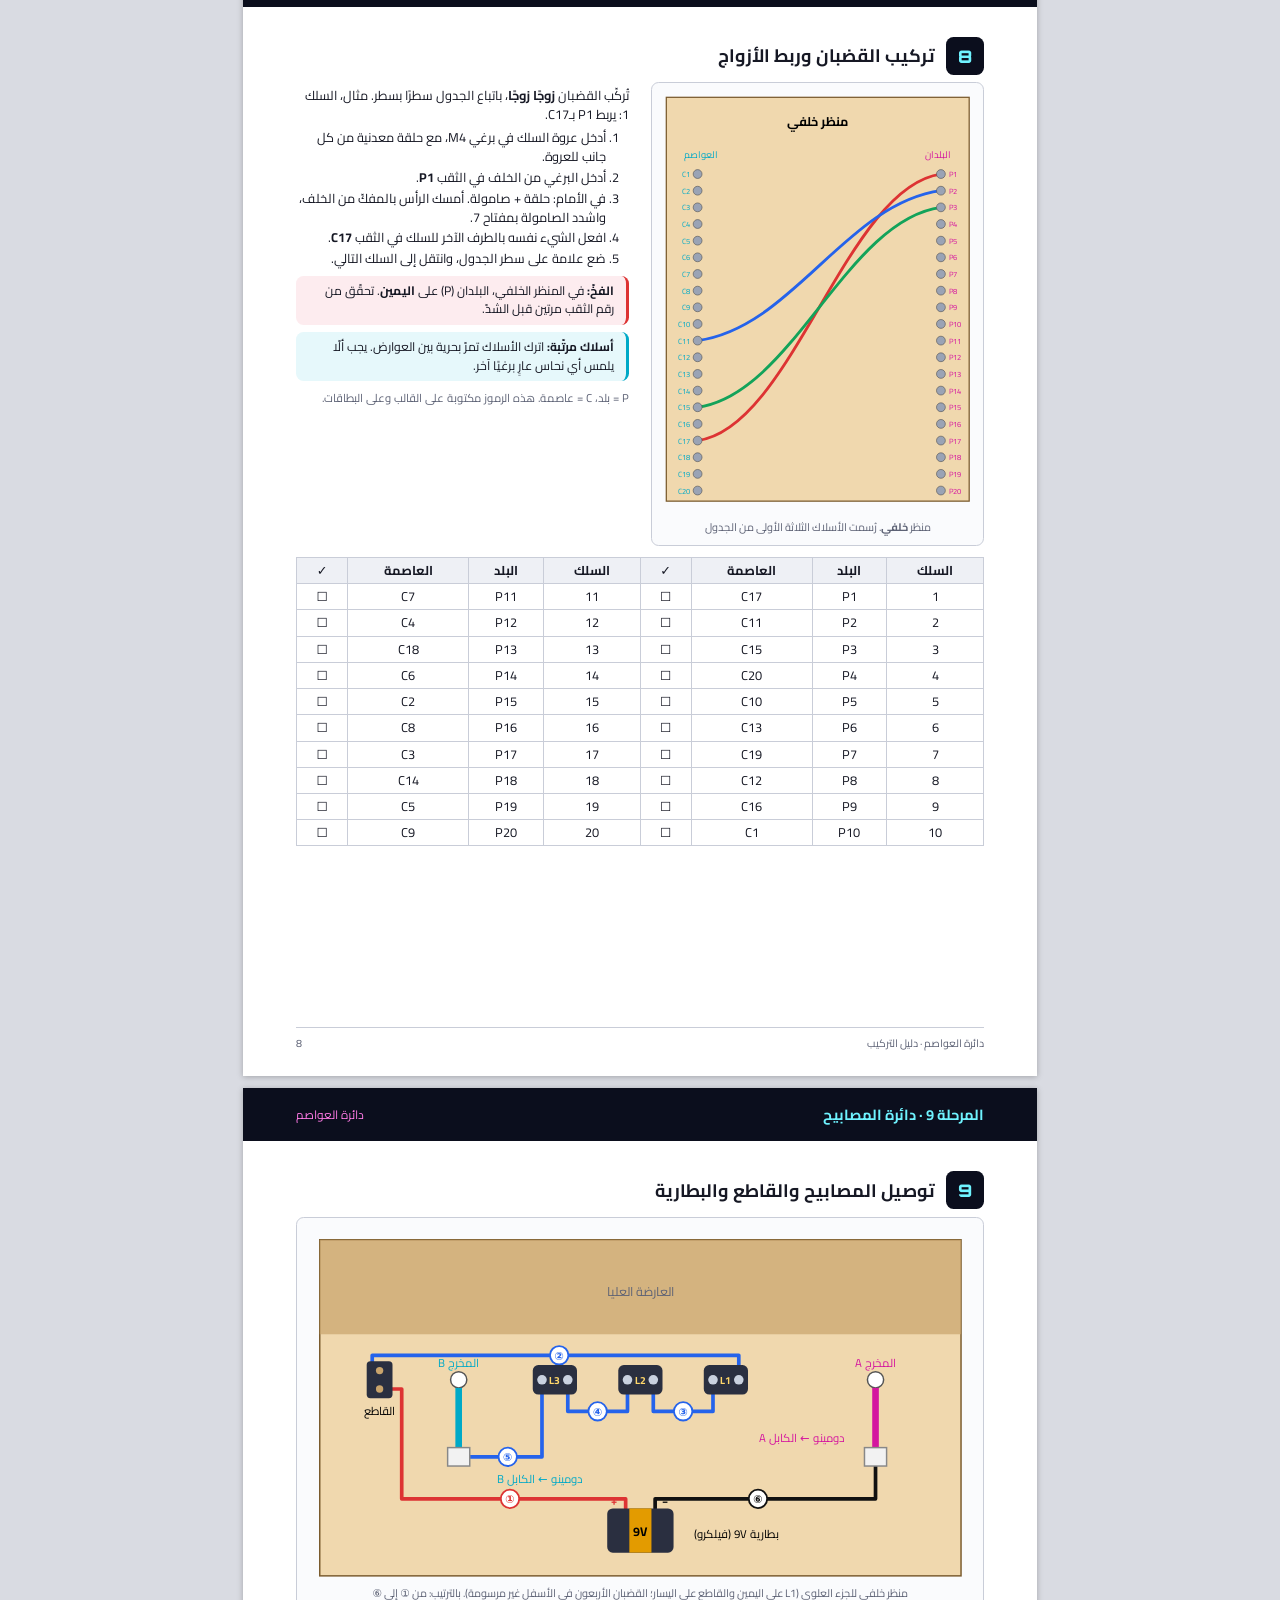
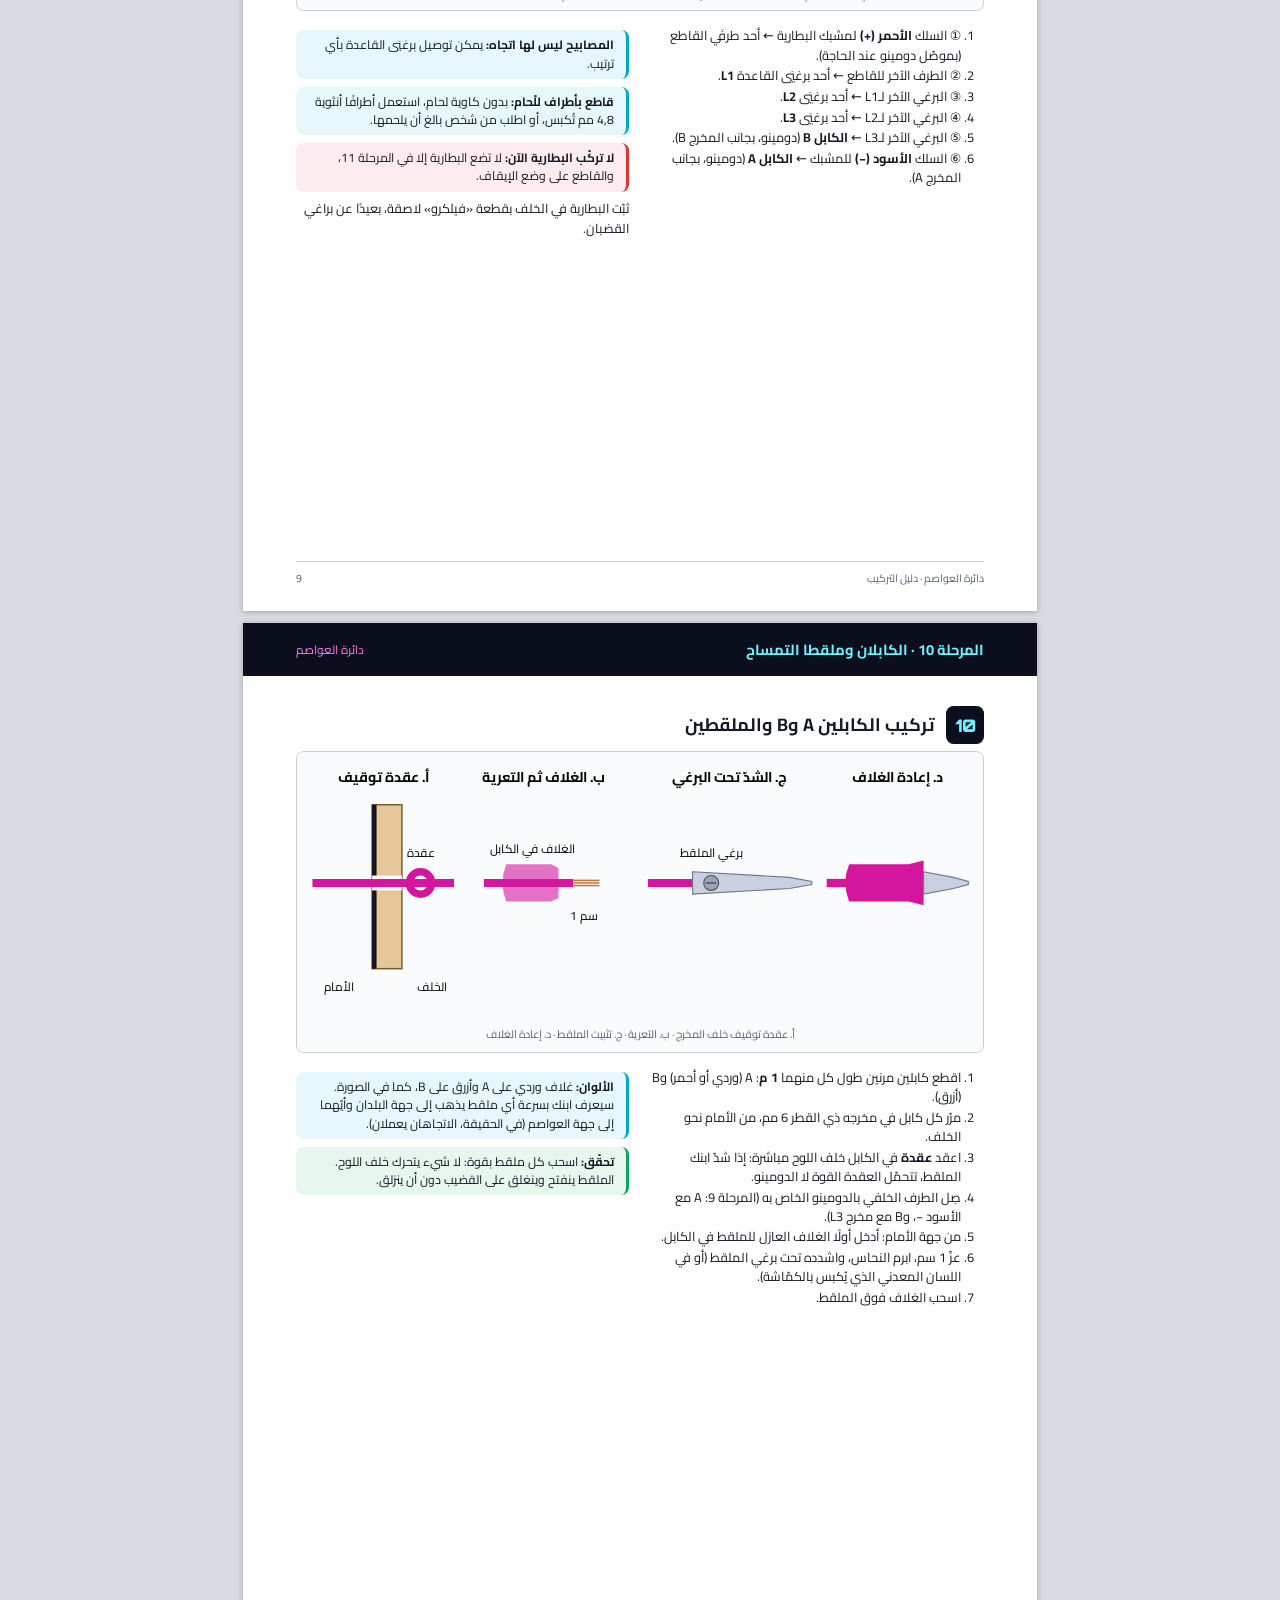
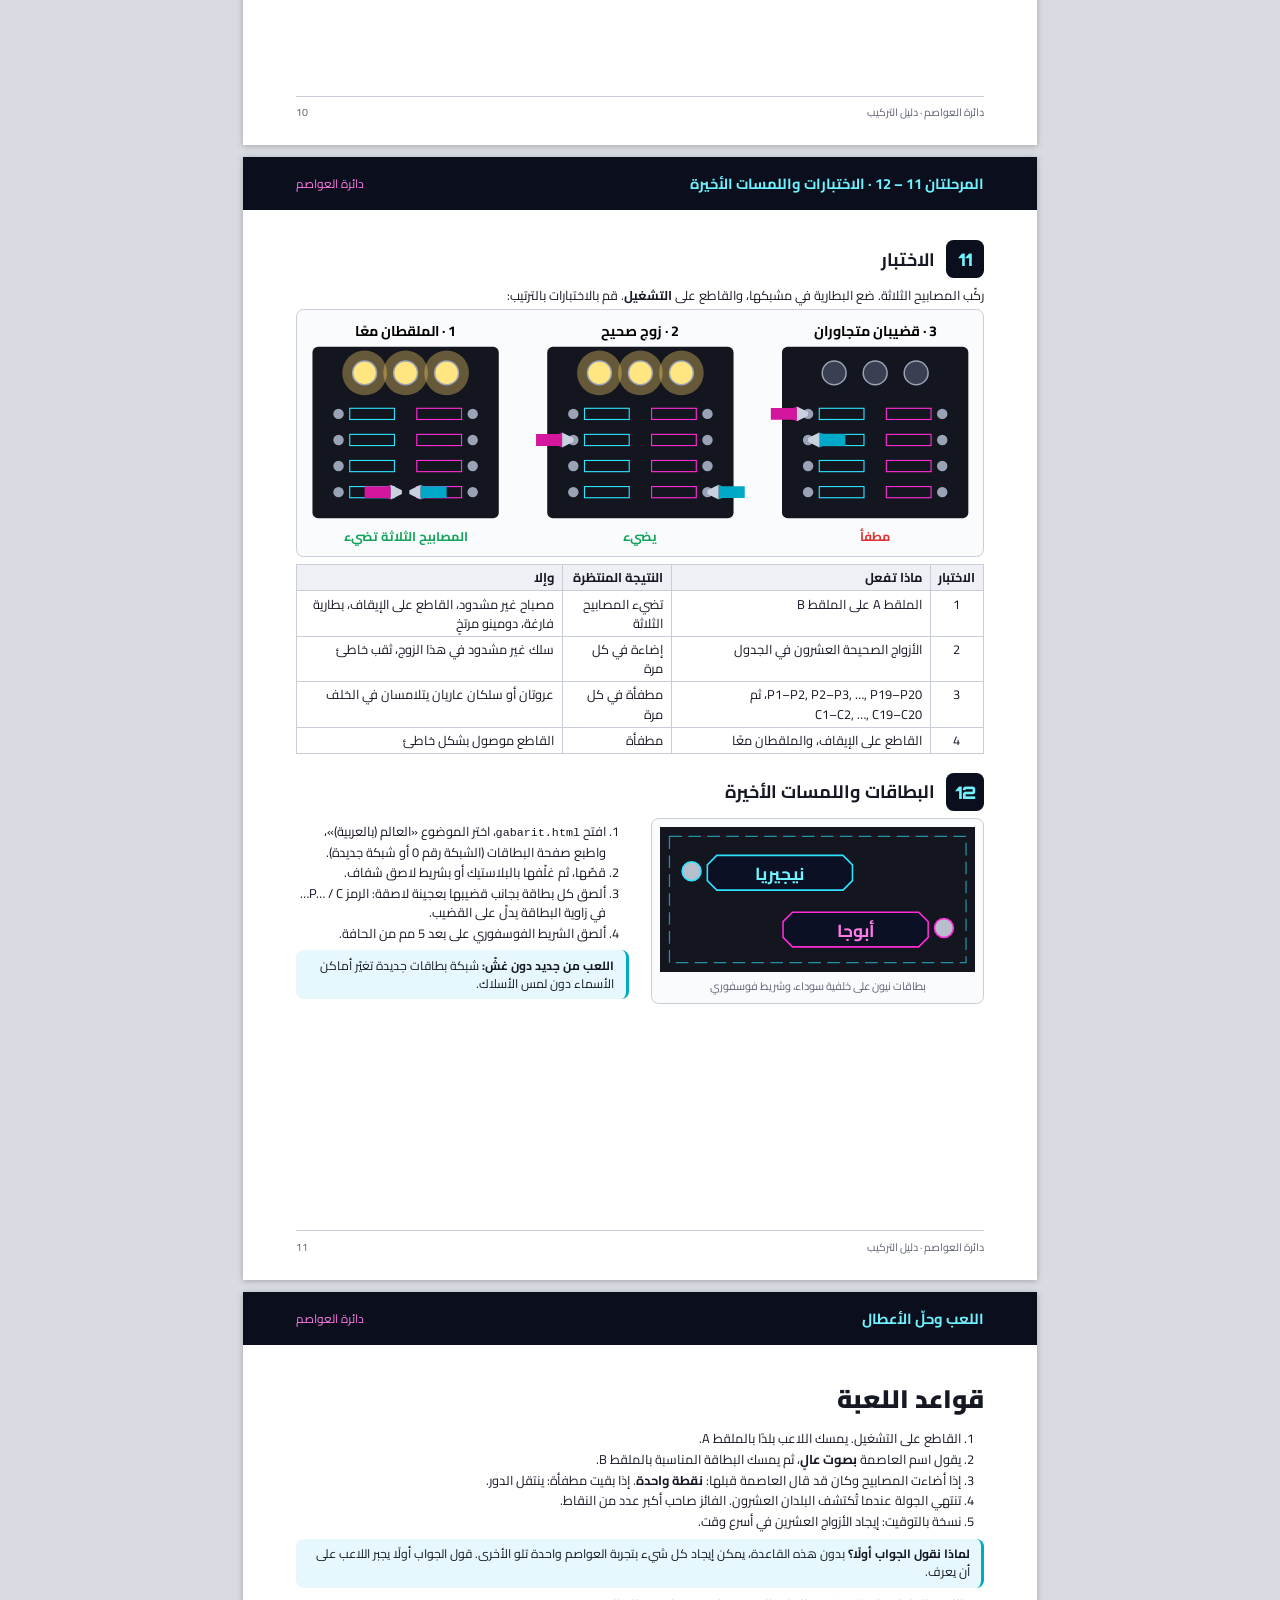
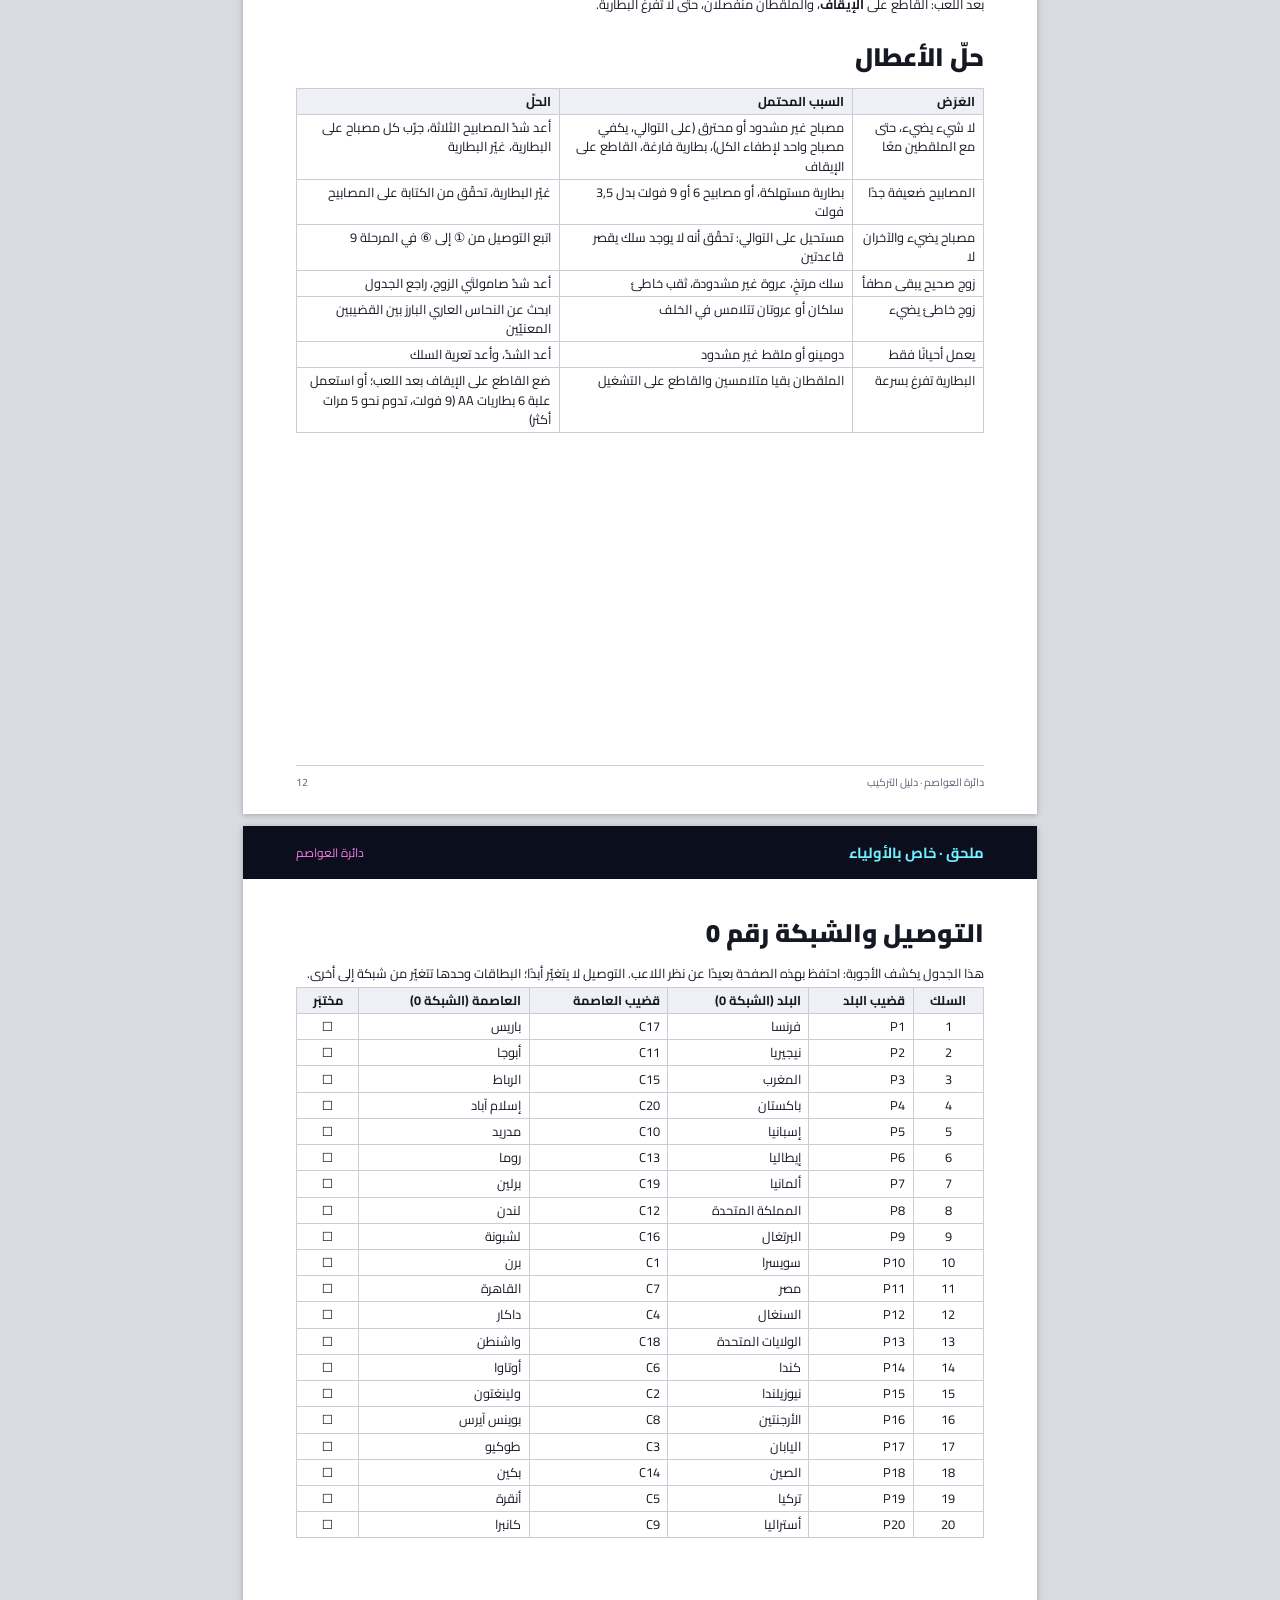
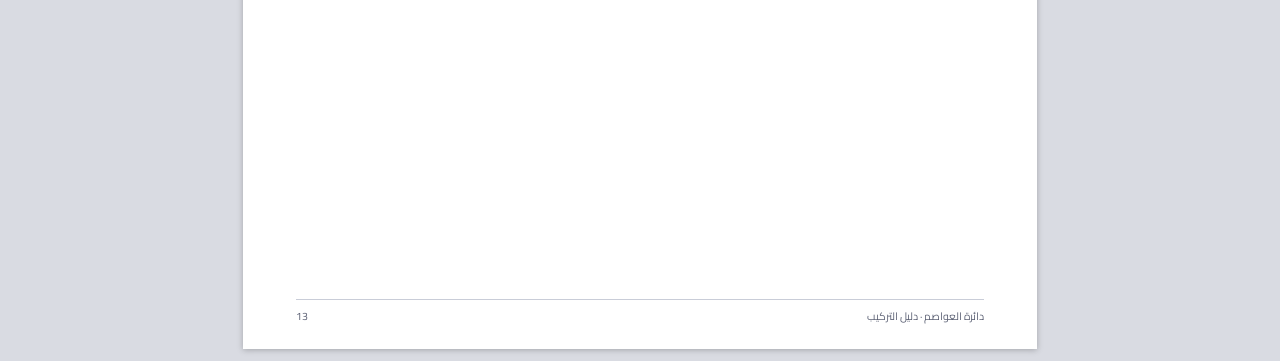
==== commit 2c3ce198: "Renomme le jeu « Circuit Capital » (en arabe : دائرة العواصم) Couvertures, bandeaux et pieds de page" ====
--- a/jeu-pays-capitales/notice-montage-ar.html
+++ b/jeu-pays-capitales/notice-montage-ar.html
@@ -61,8 +61,8 @@
 
 <!-- ============ الغلاف ============ -->
 <section class="page cover">
-  <h1>بلدان ⟷ عواصم</h1>
-  <div class="sub">دليل التركيب · نسخة 9 فولت</div>
+  <h1>دائرة العواصم</h1>
+  <div class="sub">لعبة البلدان والعواصم · دليل التركيب · نسخة 9 فولت</div>
   <img src="rendu/rendu-cyberpunk-ar.png" alt="صورة اللوح بعد الانتهاء">
   <div class="facts">
     <div class="fact"><b>≈ 8 ساعات</b><span>عطلتا نهاية أسبوع، مع وقت الجفاف</span></div>
@@ -74,7 +74,7 @@
 
 <!-- ============ المبدأ والسلامة ============ -->
 <section class="page">
-  <div class="band"><b>قبل البدء</b><span>بلدان ⟷ عواصم</span></div>
+  <div class="band"><b>قبل البدء</b><span>دائرة العواصم</span></div>
   <h1>كيف تعمل اللعبة؟</h1>
   <p>يحمل اللوح 20 قضيبًا معدنيًا للبلدان و20 قضيبًا للعواصم. في الخلف، يُوصَل كل بلد بعاصمته <b>هو</b> بسلك واحد، ولا شيء غير ذلك.
      يخرج من اللوح كابلان ينتهيان بـ<b>ملقطَي تمساح</b>. عندما نمسك بلدًا وعاصمته الصحيحة، يدور التيار في الدائرة <b>فتضيء المصابيح الثلاثة</b>.
@@ -129,12 +129,12 @@
     </ul>
   </div>
   <div class="tip"><b>من يفعل ماذا؟</b> الشخص البالغ: النشر والثقب والتجويف. ويستطيع ابنك أن يقوم بـ: الصنفرة، الطلاء، تعرية الأسلاك، تركيب القضبان، توصيل الأزواج العشرين، الاختبارات، البطاقات.</div>
-  <div class="foot"><span>دليل التركيب · بلدان ⟷ عواصم</span><span>2</span></div>
+  <div class="foot"><span>دائرة العواصم · دليل التركيب</span><span>2</span></div>
 </section>
 
 <!-- ============ المواد ============ -->
 <section class="page">
-  <div class="band"><b>المواد والأدوات</b><span>بلدان ⟷ عواصم</span></div>
+  <div class="band"><b>المواد والأدوات</b><span>دائرة العواصم</span></div>
   <h1>المواد</h1>
   <div class="items" id="items"></div>
   <h3>الأدوات</h3>
@@ -148,12 +148,12 @@
   </table>
   <div class="tip"><b>نصيحة للشراء</b> محلات أدوات البناء والنجارة تقصّ اللوح والعوارض على المقاس مجانًا أو بثمن رمزي. اشترِ المصابيح والقواعد والقاطع والملاقط والبطارية من محل إلكترونيات أو عبر الإنترنت.</div>
   <div class="warn"><b>تحقّق عند الشراء</b> يجب أن تكون المصابيح الثلاثة <b>متطابقة، 3,5 فولت</b>، بقاعدة E10. على التوالي مع 9 فولت، يحصل كل مصباح على نحو 3 فولت. المصابيح ذات 6 أو 9 فولت تبقى شبه مطفأة.</div>
-  <div class="foot"><span>دليل التركيب · بلدان ⟷ عواصم</span><span>3</span></div>
+  <div class="foot"><span>دائرة العواصم · دليل التركيب</span><span>3</span></div>
 </section>
 
 <!-- ============ المرحلتان 1-2 ============ -->
 <section class="page">
-  <div class="band"><b>المرحلتان 1 – 2 · اللوح</b><span>بلدان ⟷ عواصم</span></div>
+  <div class="band"><b>المرحلتان 1 – 2 · اللوح</b><span>دائرة العواصم</span></div>
   <div class="step">
     <h2><span class="num">1</span>قصّ اللوح وصنفرته</h2>
     <div class="grid2">
@@ -205,12 +205,12 @@
       </div>
     </div>
   </div>
-  <div class="foot"><span>دليل التركيب · بلدان ⟷ عواصم</span><span>4</span></div>
+  <div class="foot"><span>دائرة العواصم · دليل التركيب</span><span>4</span></div>
 </section>
 
 <!-- ============ المرحلتان 3-4 ============ -->
 <section class="page">
-  <div class="band"><b>المرحلتان 3 – 4 · التخطيط والثقب</b><span>بلدان ⟷ عواصم</span></div>
+  <div class="band"><b>المرحلتان 3 – 4 · التخطيط والثقب</b><span>دائرة العواصم</span></div>
   <div class="step">
     <h2><span class="num">3</span>تحديد أماكن الثقوب</h2>
     <div class="grid2">
@@ -260,12 +260,12 @@
       </div>
     </div>
   </div>
-  <div class="foot"><span>دليل التركيب · بلدان ⟷ عواصم</span><span>5</span></div>
+  <div class="foot"><span>دائرة العواصم · دليل التركيب</span><span>5</span></div>
 </section>
 
 <!-- ============ المرحلتان 5-6 ============ -->
 <section class="page">
-  <div class="band"><b>المرحلتان 5 – 6 · الأرجل، المصابيح، القاطع</b><span>بلدان ⟷ عواصم</span></div>
+  <div class="band"><b>المرحلتان 5 – 6 · الأرجل، المصابيح، القاطع</b><span>دائرة العواصم</span></div>
   <div class="step">
     <h2><span class="num">5</span>تركيب الأرجل (العوارض)</h2>
     <div class="grid2">
@@ -306,12 +306,12 @@
       </div>
     </div>
   </div>
-  <div class="foot"><span>دليل التركيب · بلدان ⟷ عواصم</span><span>6</span></div>
+  <div class="foot"><span>دائرة العواصم · دليل التركيب</span><span>6</span></div>
 </section>
 
 <!-- ============ المرحلة 7 ============ -->
 <section class="page">
-  <div class="band"><b>المرحلة 7 · تحضير الأسلاك والقضبان</b><span>بلدان ⟷ عواصم</span></div>
+  <div class="band"><b>المرحلة 7 · تحضير الأسلاك والقضبان</b><span>دائرة العواصم</span></div>
   <div class="step">
     <h2><span class="num">7</span>تحضير الأسلاك العشرين</h2>
     <div class="fig"><svg viewBox="0 0 180 44">
@@ -341,12 +341,12 @@
       <div class="cap">مقطع لقضيب: البرغي يخترق اللوح من الخلف، والسلك مشدود تحت رأسه</div></div>
     <div class="tip"><b>لماذا من الخلف؟</b> رأس البرغي يشدّ السلك في الخلف؛ وفي الأمام لا يبقى إلا الجزء الملولب الذي يعضّه ملقط التمساح جيدًا.</div>
   </div>
-  <div class="foot"><span>دليل التركيب · بلدان ⟷ عواصم</span><span>7</span></div>
+  <div class="foot"><span>دائرة العواصم · دليل التركيب</span><span>7</span></div>
 </section>
 
 <!-- ============ المرحلة 8 ============ -->
 <section class="page">
-  <div class="band"><b>المرحلة 8 · تركيب القضبان وربط الأزواج</b><span>بلدان ⟷ عواصم</span></div>
+  <div class="band"><b>المرحلة 8 · تركيب القضبان وربط الأزواج</b><span>دائرة العواصم</span></div>
   <h2><span class="num">8</span>تركيب القضبان وربط الأزواج</h2>
   <div class="grid2">
     <div class="fig"><svg viewBox="0 0 100 134" id="fig-dos"></svg><div class="cap">منظر <b>خلفي</b>. رُسمت الأسلاك الثلاثة الأولى من الجدول</div></div>
@@ -365,12 +365,12 @@
     </div>
   </div>
   <table style="margin-top:3mm" id="table-cablage"></table>
-  <div class="foot"><span>دليل التركيب · بلدان ⟷ عواصم</span><span>8</span></div>
+  <div class="foot"><span>دائرة العواصم · دليل التركيب</span><span>8</span></div>
 </section>
 
 <!-- ============ المرحلة 9 ============ -->
 <section class="page">
-  <div class="band"><b>المرحلة 9 · دائرة المصابيح</b><span>بلدان ⟷ عواصم</span></div>
+  <div class="band"><b>المرحلة 9 · دائرة المصابيح</b><span>دائرة العواصم</span></div>
   <h2><span class="num">9</span>توصيل المصابيح والقاطع والبطارية</h2>
   <div class="fig"><svg viewBox="0 0 182 96" id="fig-lampes"></svg>
     <div class="cap">منظر خلفي للجزء العلوي (L1 على اليمين والقاطع على اليسار؛ القضبان الأربعون في الأسفل غير مرسومة). بالترتيب: من ① إلى ⑥</div></div>
@@ -392,12 +392,12 @@
       <p>ثبّت البطارية في الخلف بقطعة «فيلكرو» لاصقة، بعيدًا عن براغي القضبان.</p>
     </div>
   </div>
-  <div class="foot"><span>دليل التركيب · بلدان ⟷ عواصم</span><span>9</span></div>
+  <div class="foot"><span>دائرة العواصم · دليل التركيب</span><span>9</span></div>
 </section>
 
 <!-- ============ المرحلة 10 ============ -->
 <section class="page">
-  <div class="band"><b>المرحلة 10 · الكابلان وملقطا التمساح</b><span>بلدان ⟷ عواصم</span></div>
+  <div class="band"><b>المرحلة 10 · الكابلان وملقطا التمساح</b><span>دائرة العواصم</span></div>
   <h2><span class="num">10</span>تركيب الكابلين A وB والملقطين</h2>
   <div class="fig"><svg viewBox="0 0 180 70" id="fig-pinces"></svg>
     <div class="cap">أ. عقدة توقيف خلف المخرج · ب. التعرية · ج. تثبيت الملقط · د. إعادة الغلاف</div></div>
@@ -418,12 +418,12 @@
       <div class="check"><b>تحقّق:</b> اسحب كل ملقط بقوة: لا شيء يتحرك خلف اللوح. الملقط ينفتح وينغلق على القضيب دون أن ينزلق.</div>
     </div>
   </div>
-  <div class="foot"><span>دليل التركيب · بلدان ⟷ عواصم</span><span>10</span></div>
+  <div class="foot"><span>دائرة العواصم · دليل التركيب</span><span>10</span></div>
 </section>
 
 <!-- ============ المرحلتان 11-12 ============ -->
 <section class="page">
-  <div class="band"><b>المرحلتان 11 – 12 · الاختبارات واللمسات الأخيرة</b><span>بلدان ⟷ عواصم</span></div>
+  <div class="band"><b>المرحلتان 11 – 12 · الاختبارات واللمسات الأخيرة</b><span>دائرة العواصم</span></div>
   <div class="step">
     <h2><span class="num">11</span>الاختبار</h2>
     <p>ركّب المصابيح الثلاثة. ضع البطارية في مشبكها، والقاطع على <b>التشغيل</b>. قم بالاختبارات بالترتيب:</p>
@@ -460,12 +460,12 @@
       </div>
     </div>
   </div>
-  <div class="foot"><span>دليل التركيب · بلدان ⟷ عواصم</span><span>11</span></div>
+  <div class="foot"><span>دائرة العواصم · دليل التركيب</span><span>11</span></div>
 </section>
 
 <!-- ============ اللعب وحلّ الأعطال ============ -->
 <section class="page">
-  <div class="band"><b>اللعب وحلّ الأعطال</b><span>بلدان ⟷ عواصم</span></div>
+  <div class="band"><b>اللعب وحلّ الأعطال</b><span>دائرة العواصم</span></div>
   <h1>قواعد اللعبة</h1>
   <ol>
     <li>القاطع على التشغيل. يمسك اللاعب بلدًا بالملقط A.</li>
@@ -488,16 +488,16 @@
     <tr><td>يعمل أحيانًا فقط</td><td>دومينو أو ملقط غير مشدود</td><td>أعد الشدّ، وأعد تعرية السلك</td></tr>
     <tr><td>البطارية تفرغ بسرعة</td><td>الملقطان بقيا متلامسين والقاطع على التشغيل</td><td>ضع القاطع على الإيقاف بعد اللعب؛ أو استعمل علبة 6 بطاريات AA (9 فولت، تدوم نحو 5 مرات أكثر)</td></tr>
   </table>
-  <div class="foot"><span>دليل التركيب · بلدان ⟷ عواصم</span><span>12</span></div>
+  <div class="foot"><span>دائرة العواصم · دليل التركيب</span><span>12</span></div>
 </section>
 
 <!-- ============ الملحق ============ -->
 <section class="page">
-  <div class="band"><b>ملحق · خاص بالأولياء</b><span>بلدان ⟷ عواصم</span></div>
+  <div class="band"><b>ملحق · خاص بالأولياء</b><span>دائرة العواصم</span></div>
   <h1>التوصيل والشبكة رقم 0</h1>
   <p>هذا الجدول يكشف الأجوبة: احتفظ بهذه الصفحة بعيدًا عن نظر اللاعب. التوصيل لا يتغيّر أبدًا؛ البطاقات وحدها تتغيّر من شبكة إلى أخرى.</p>
   <table id="annexe"></table>
-  <div class="foot"><span>دليل التركيب · بلدان ⟷ عواصم</span><span>13</span></div>
+  <div class="foot"><span>دائرة العواصم · دليل التركيب</span><span>13</span></div>
 </section>
 
 <script>
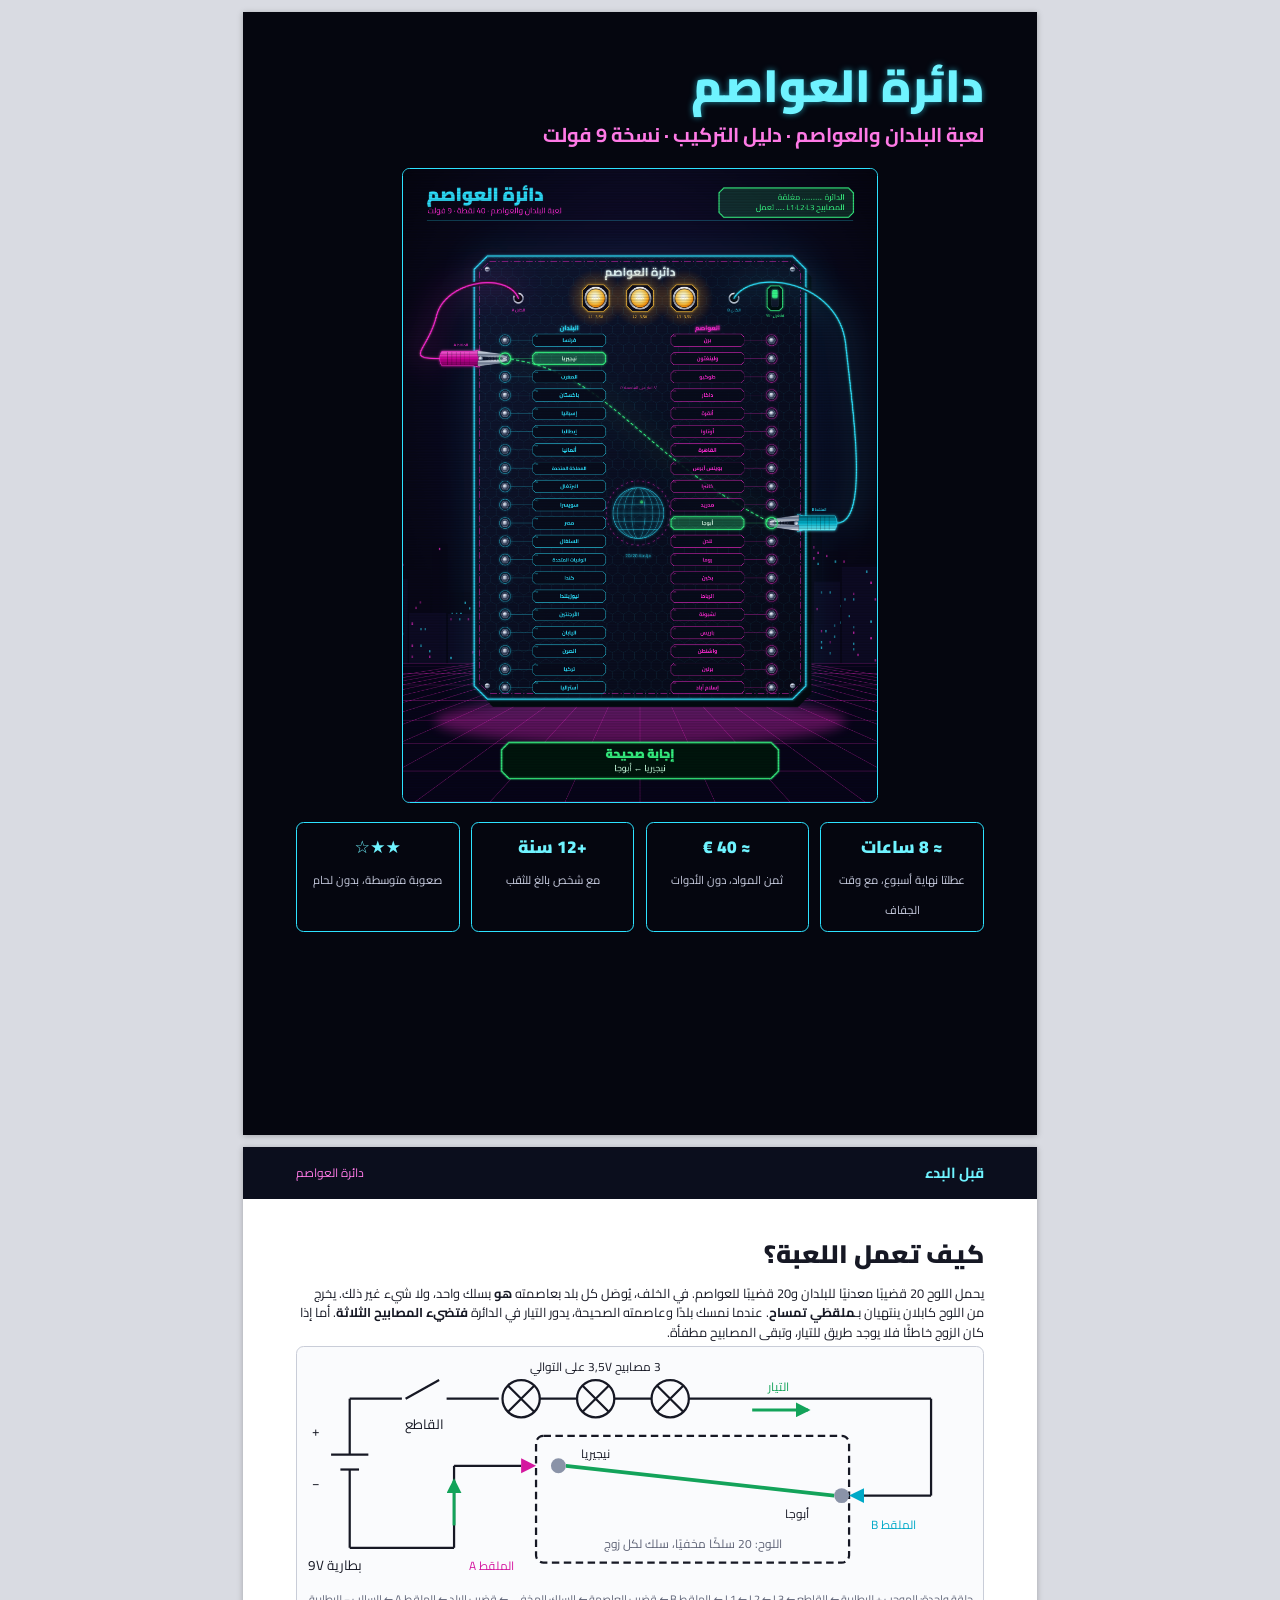
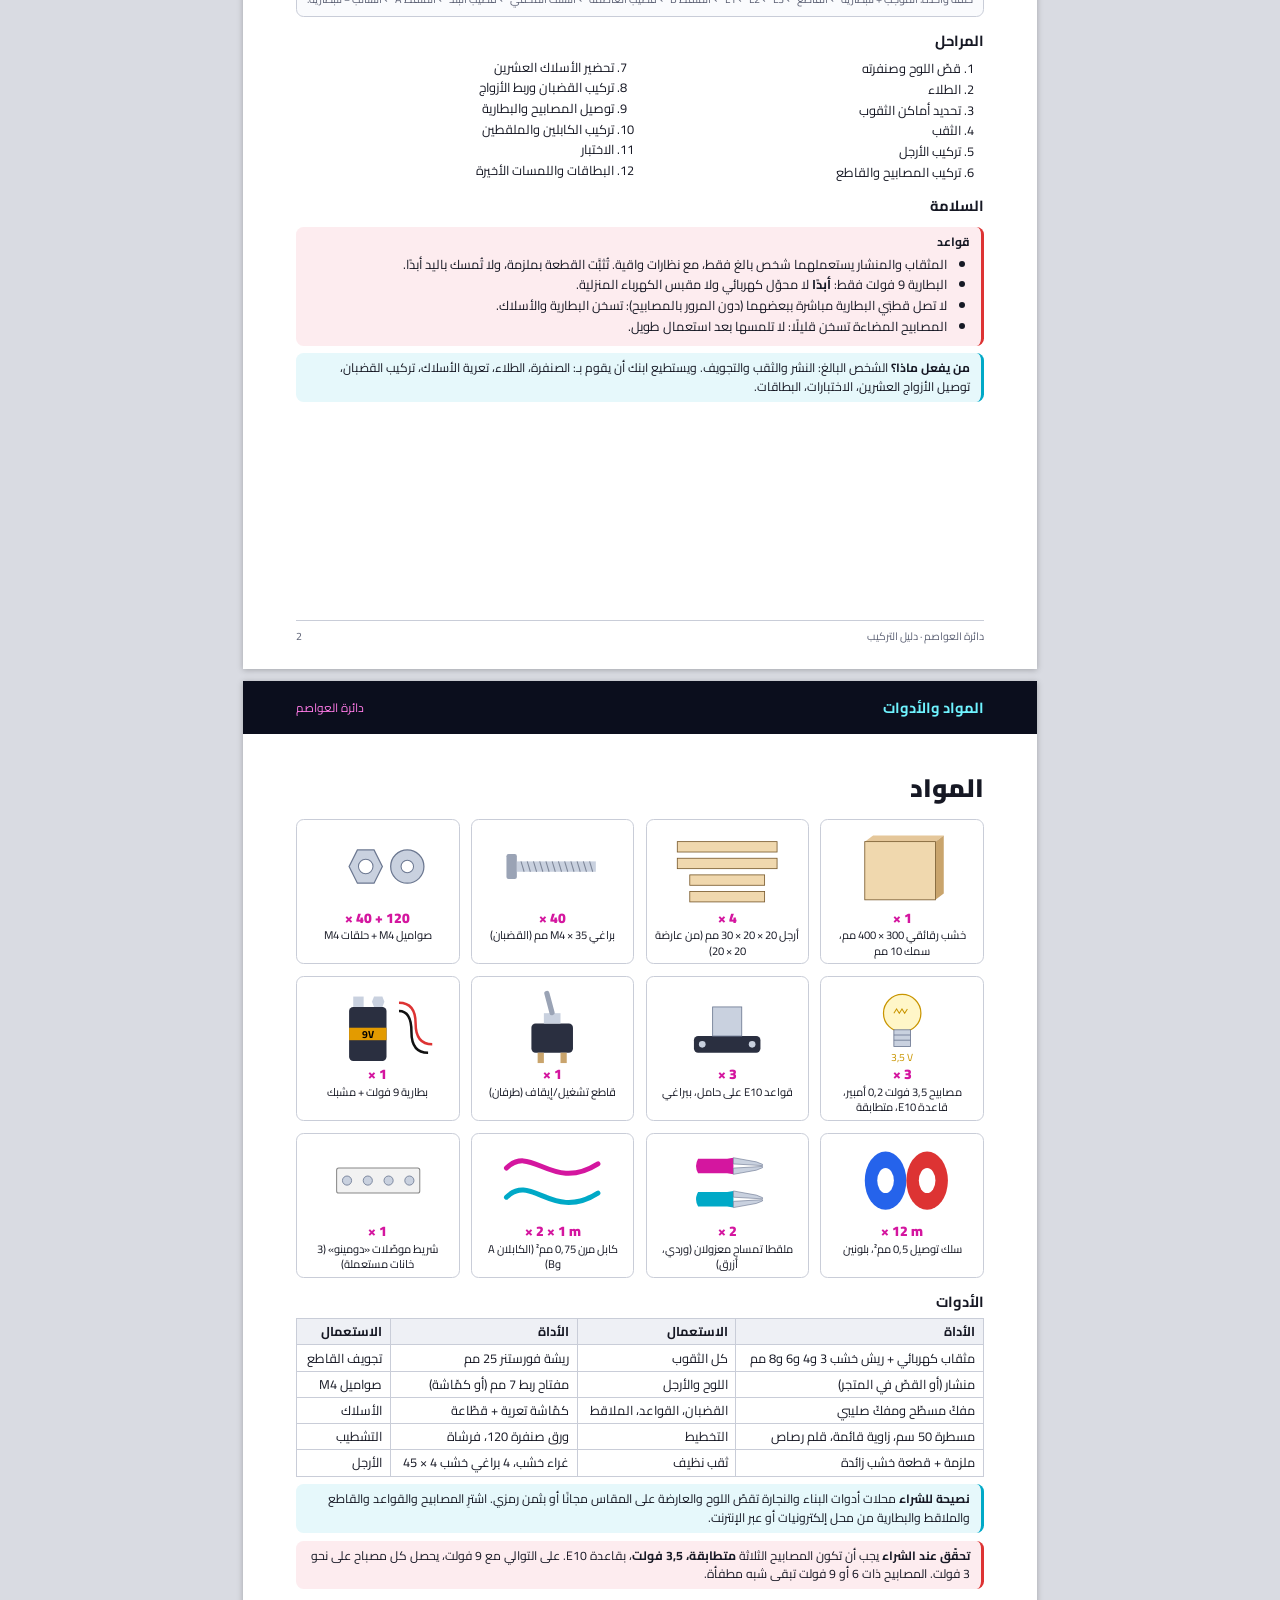
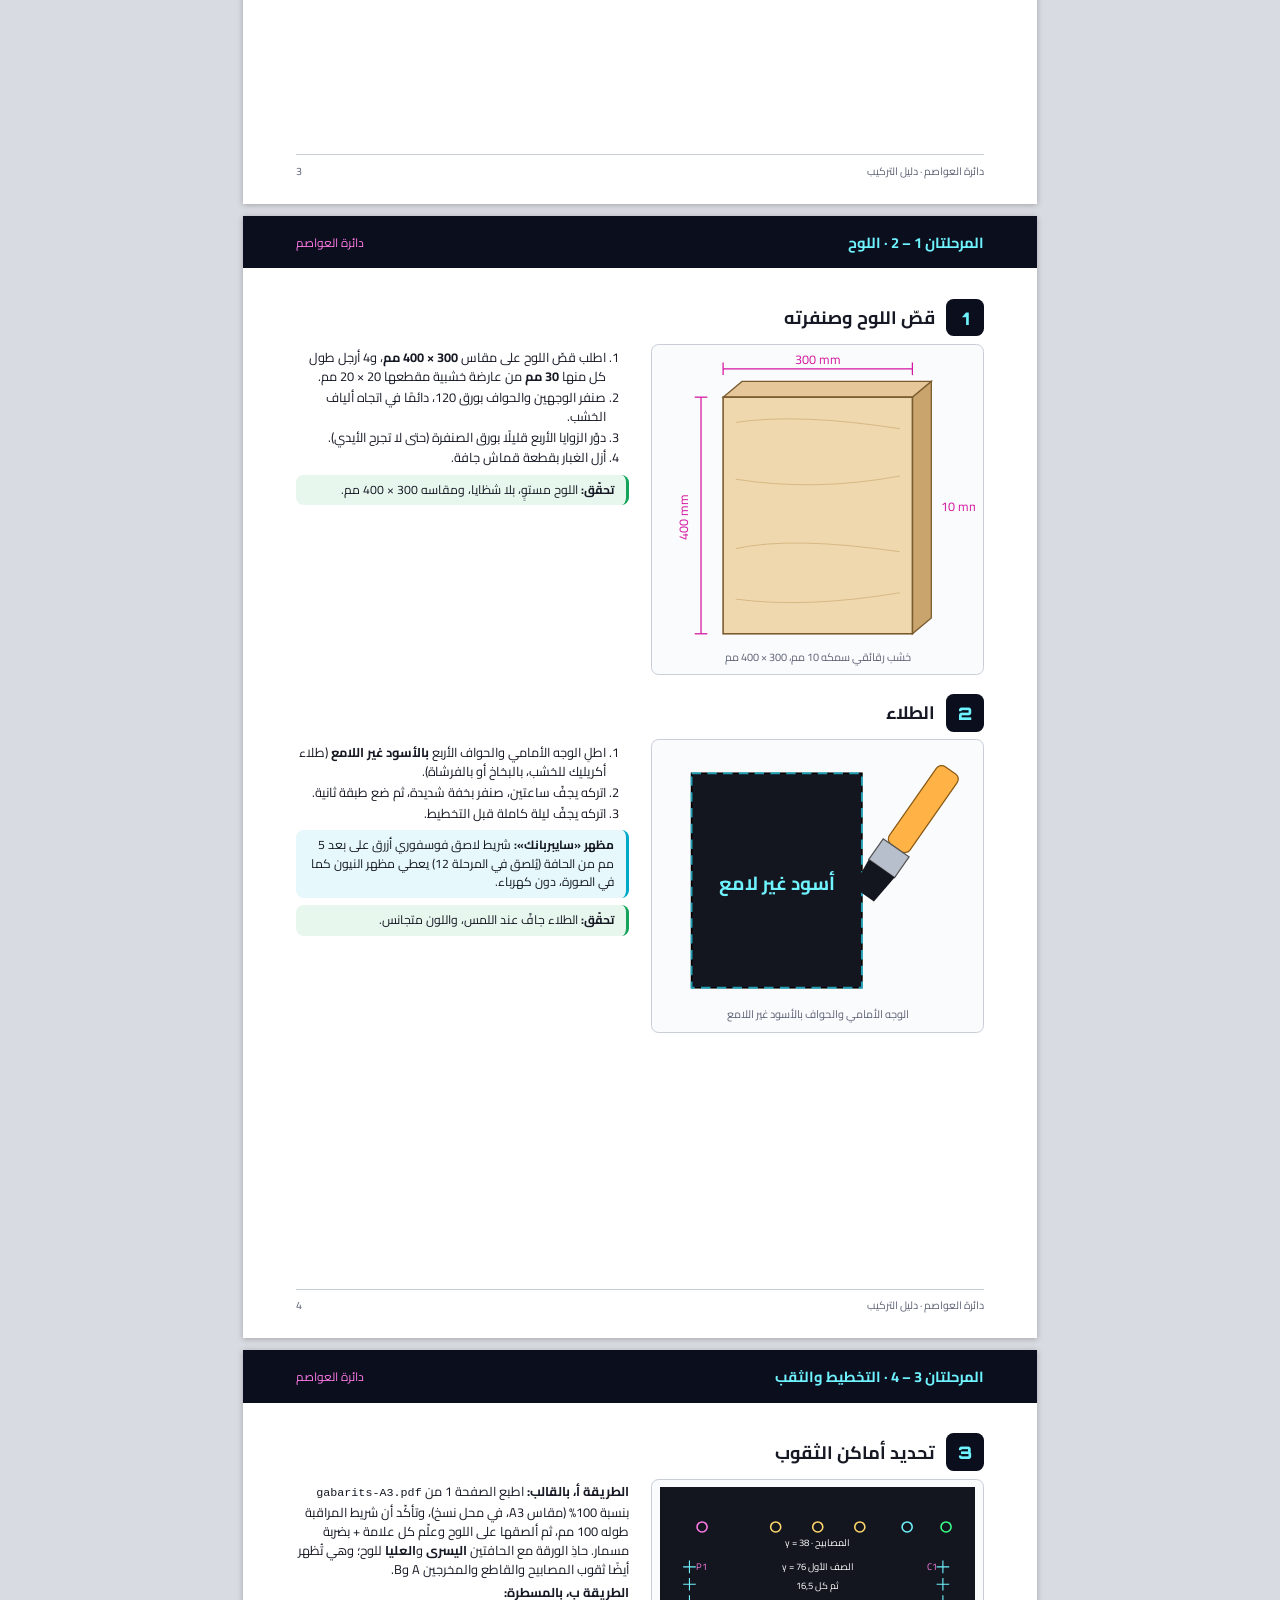
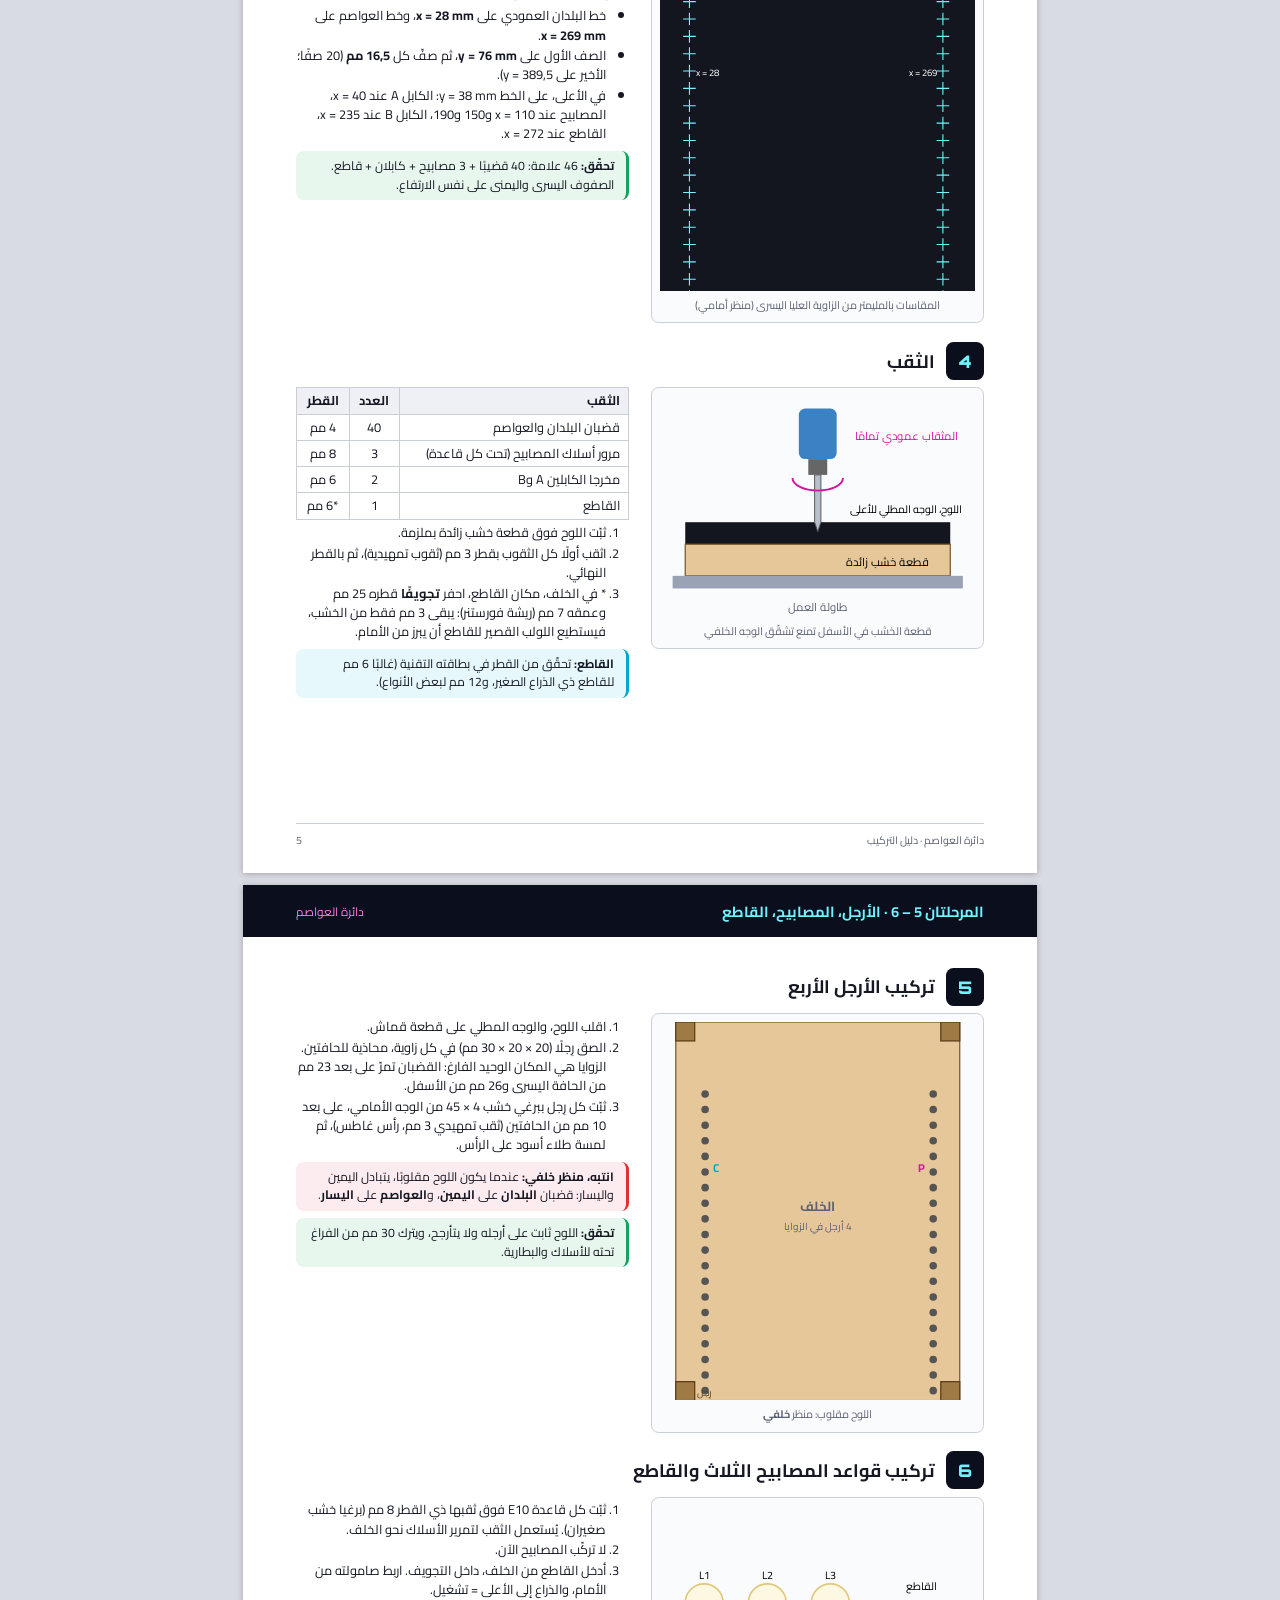
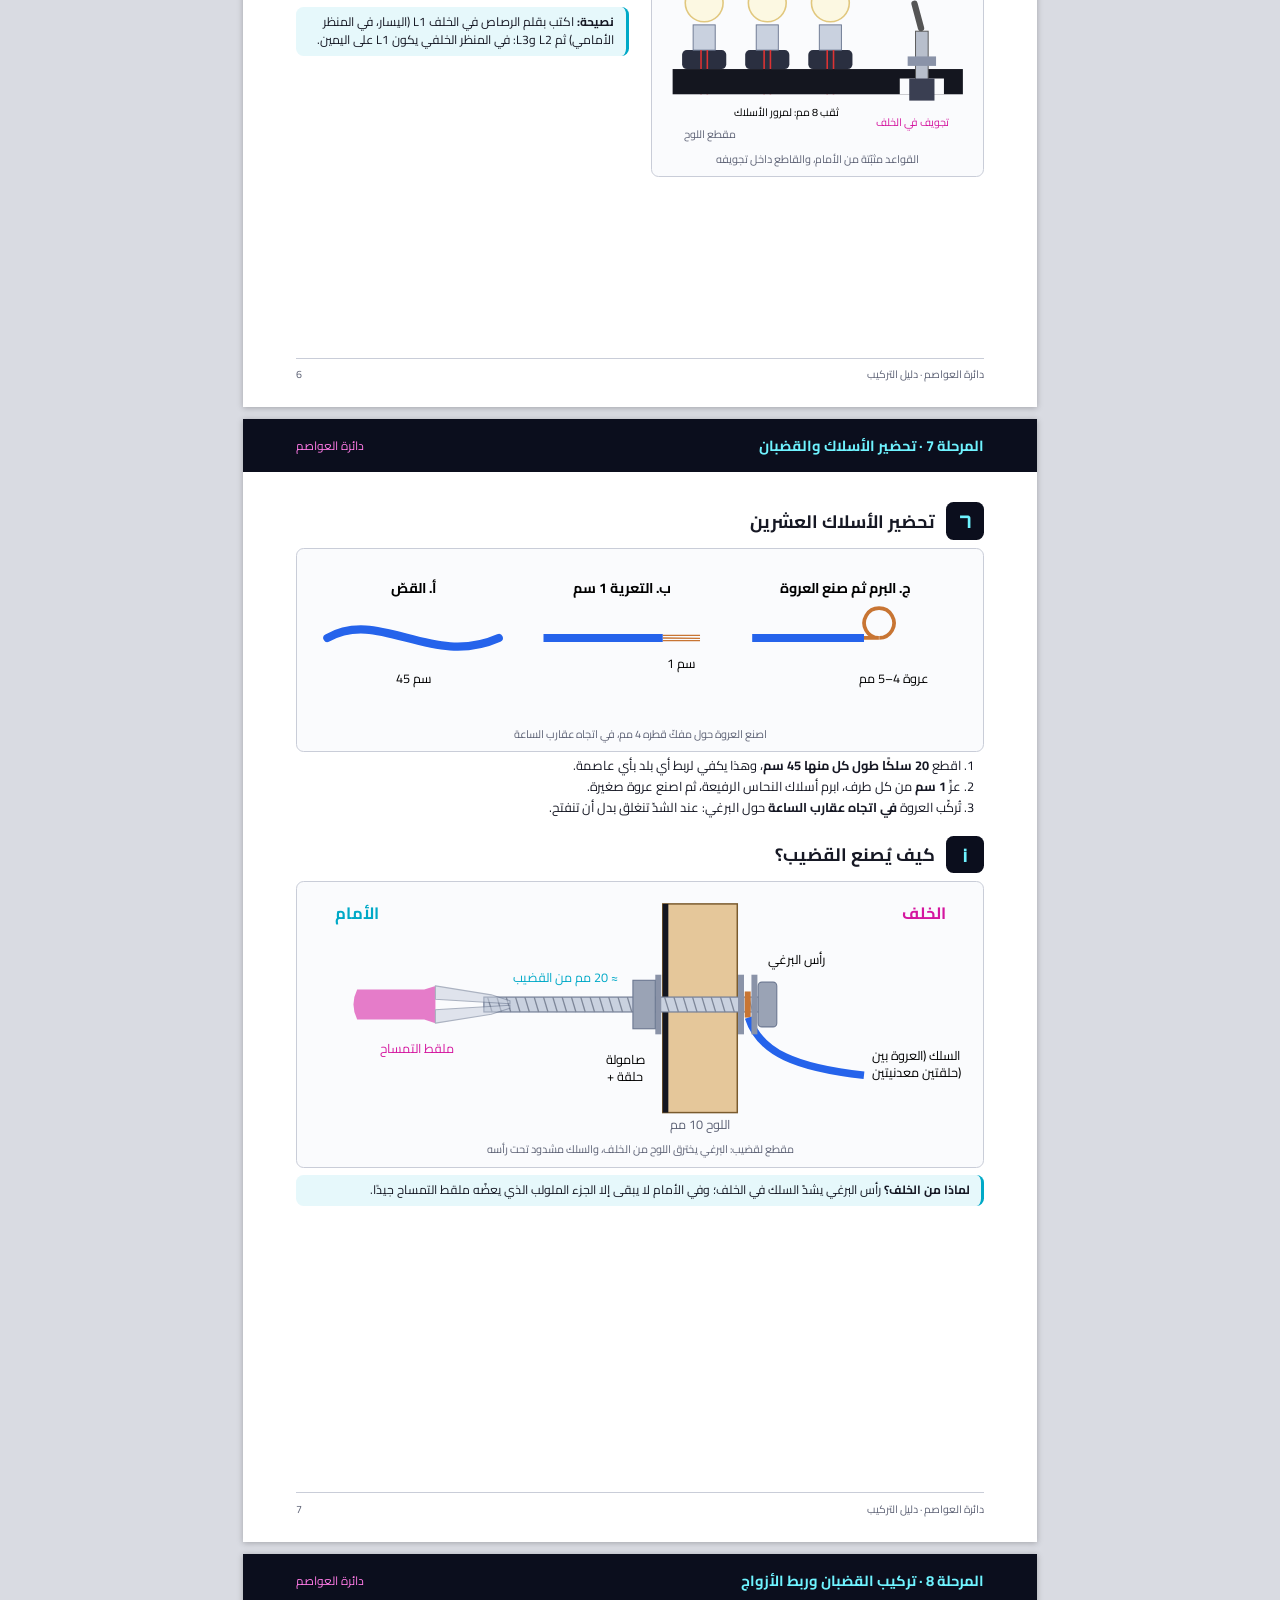
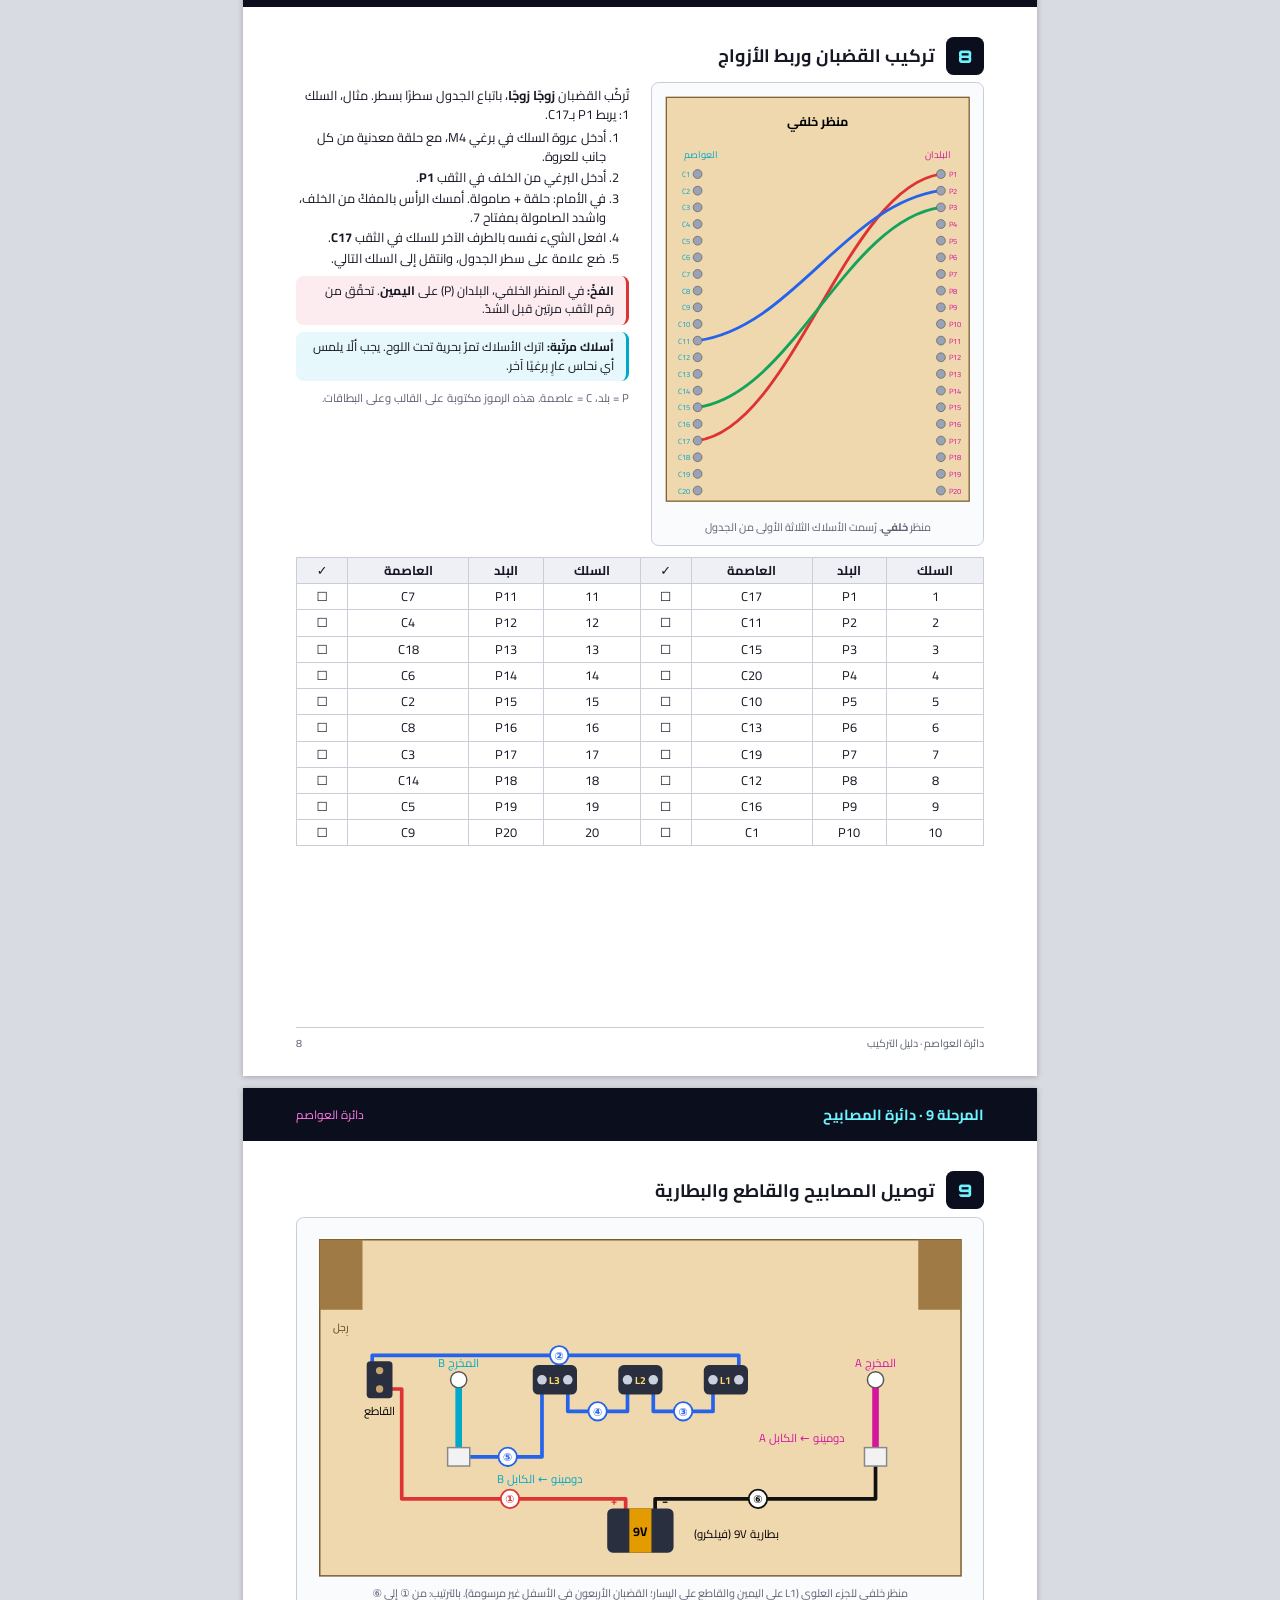
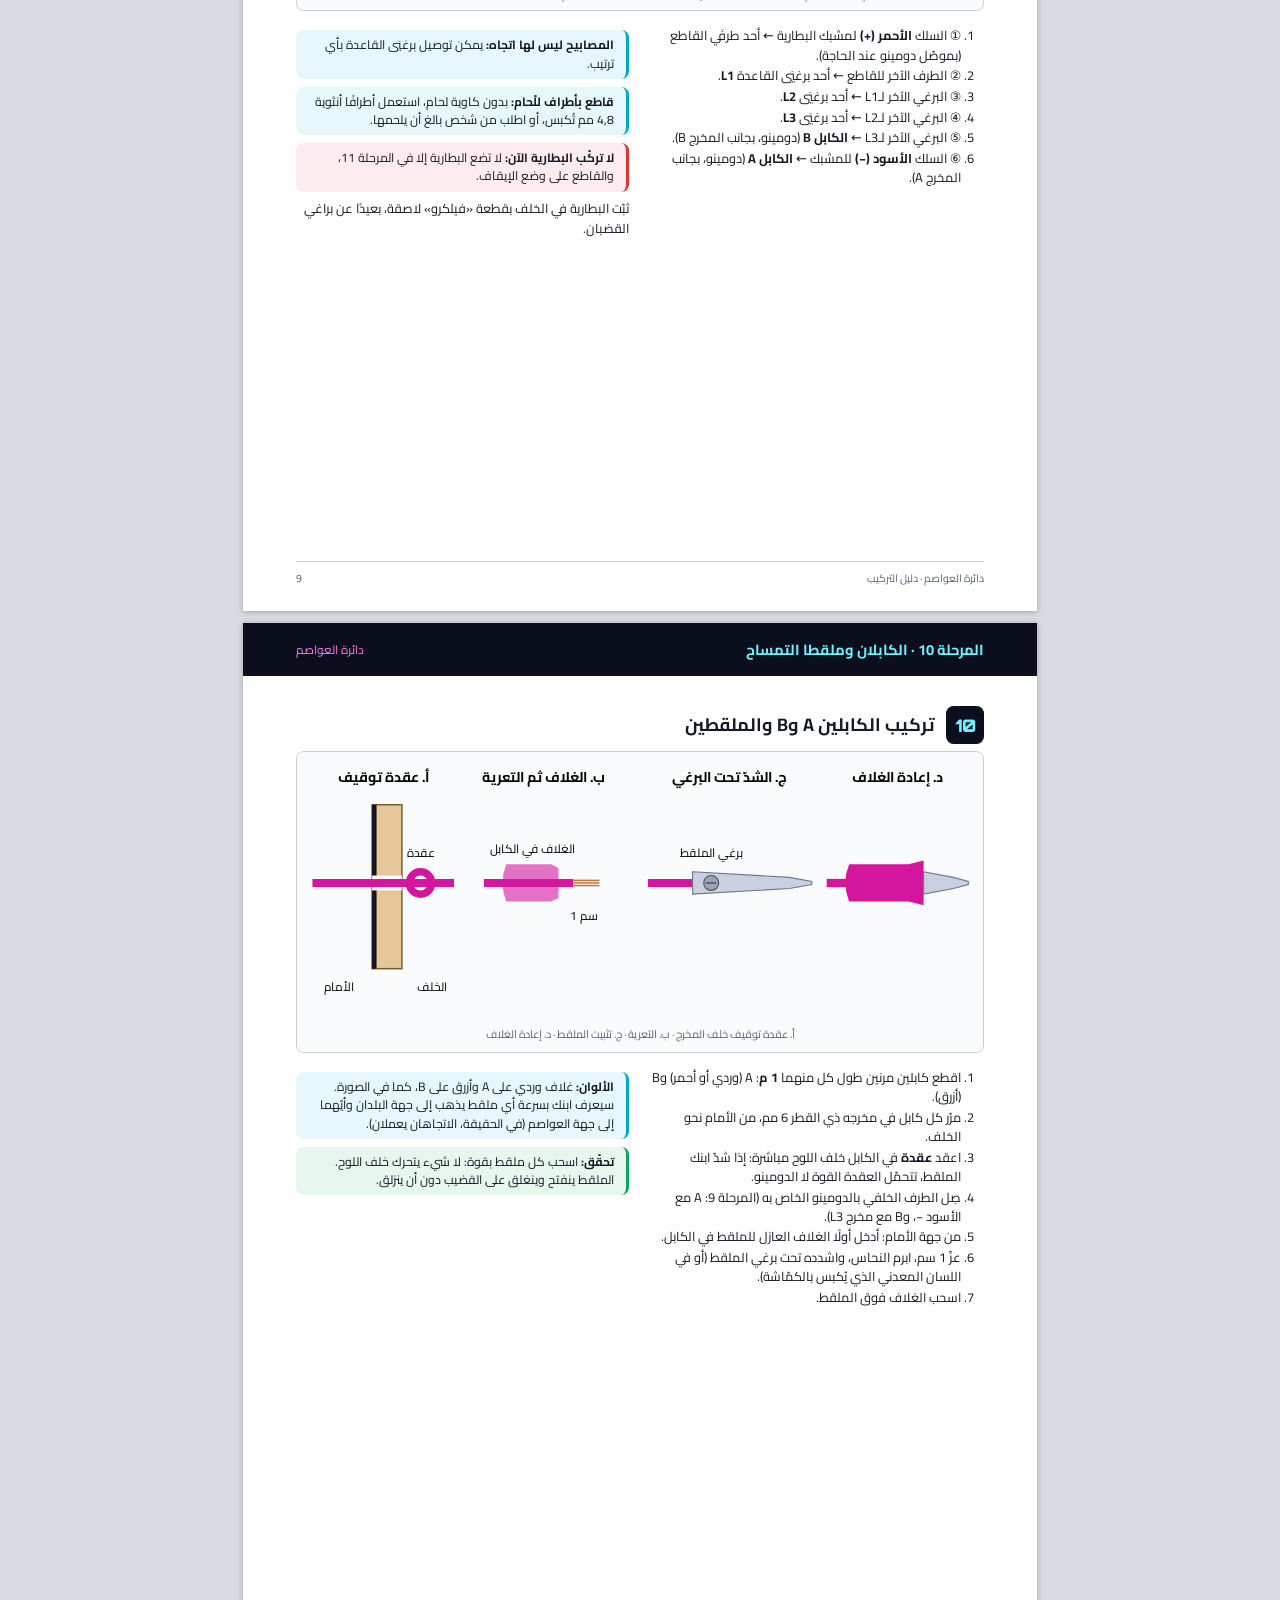
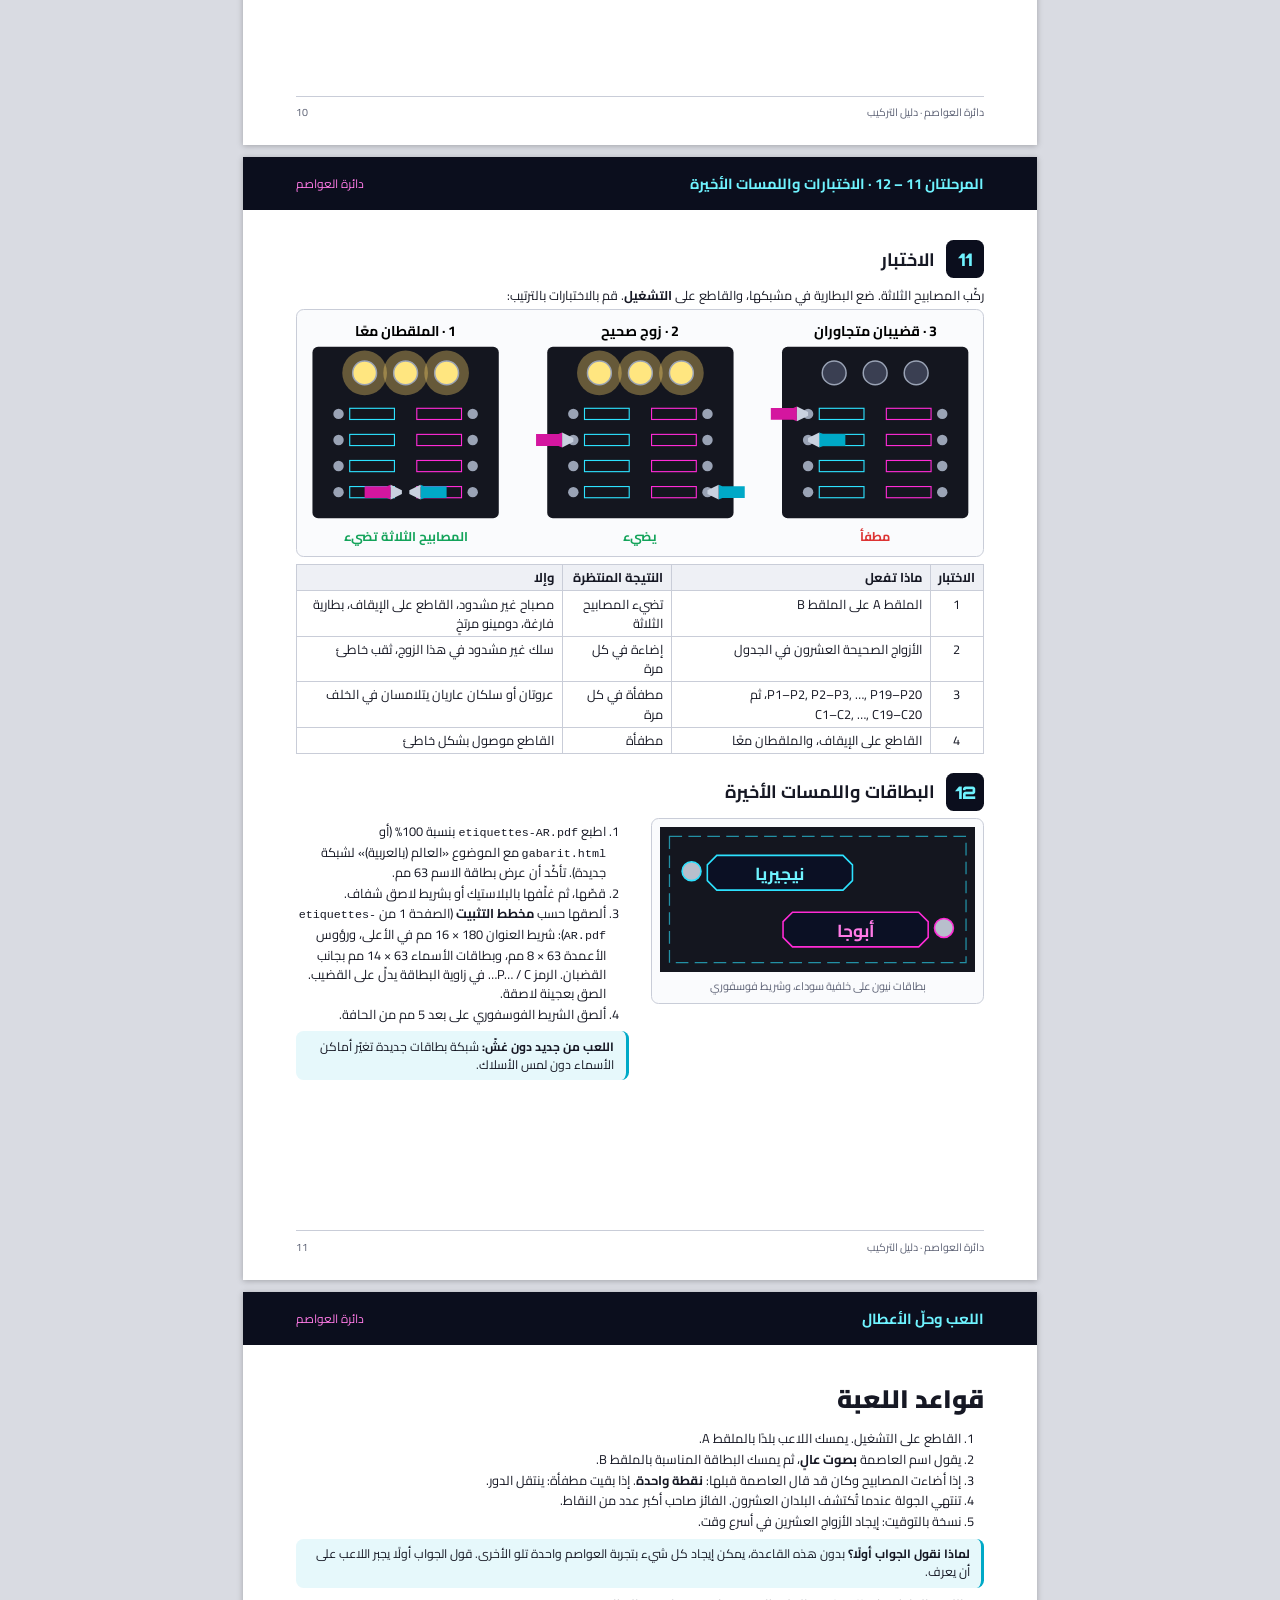
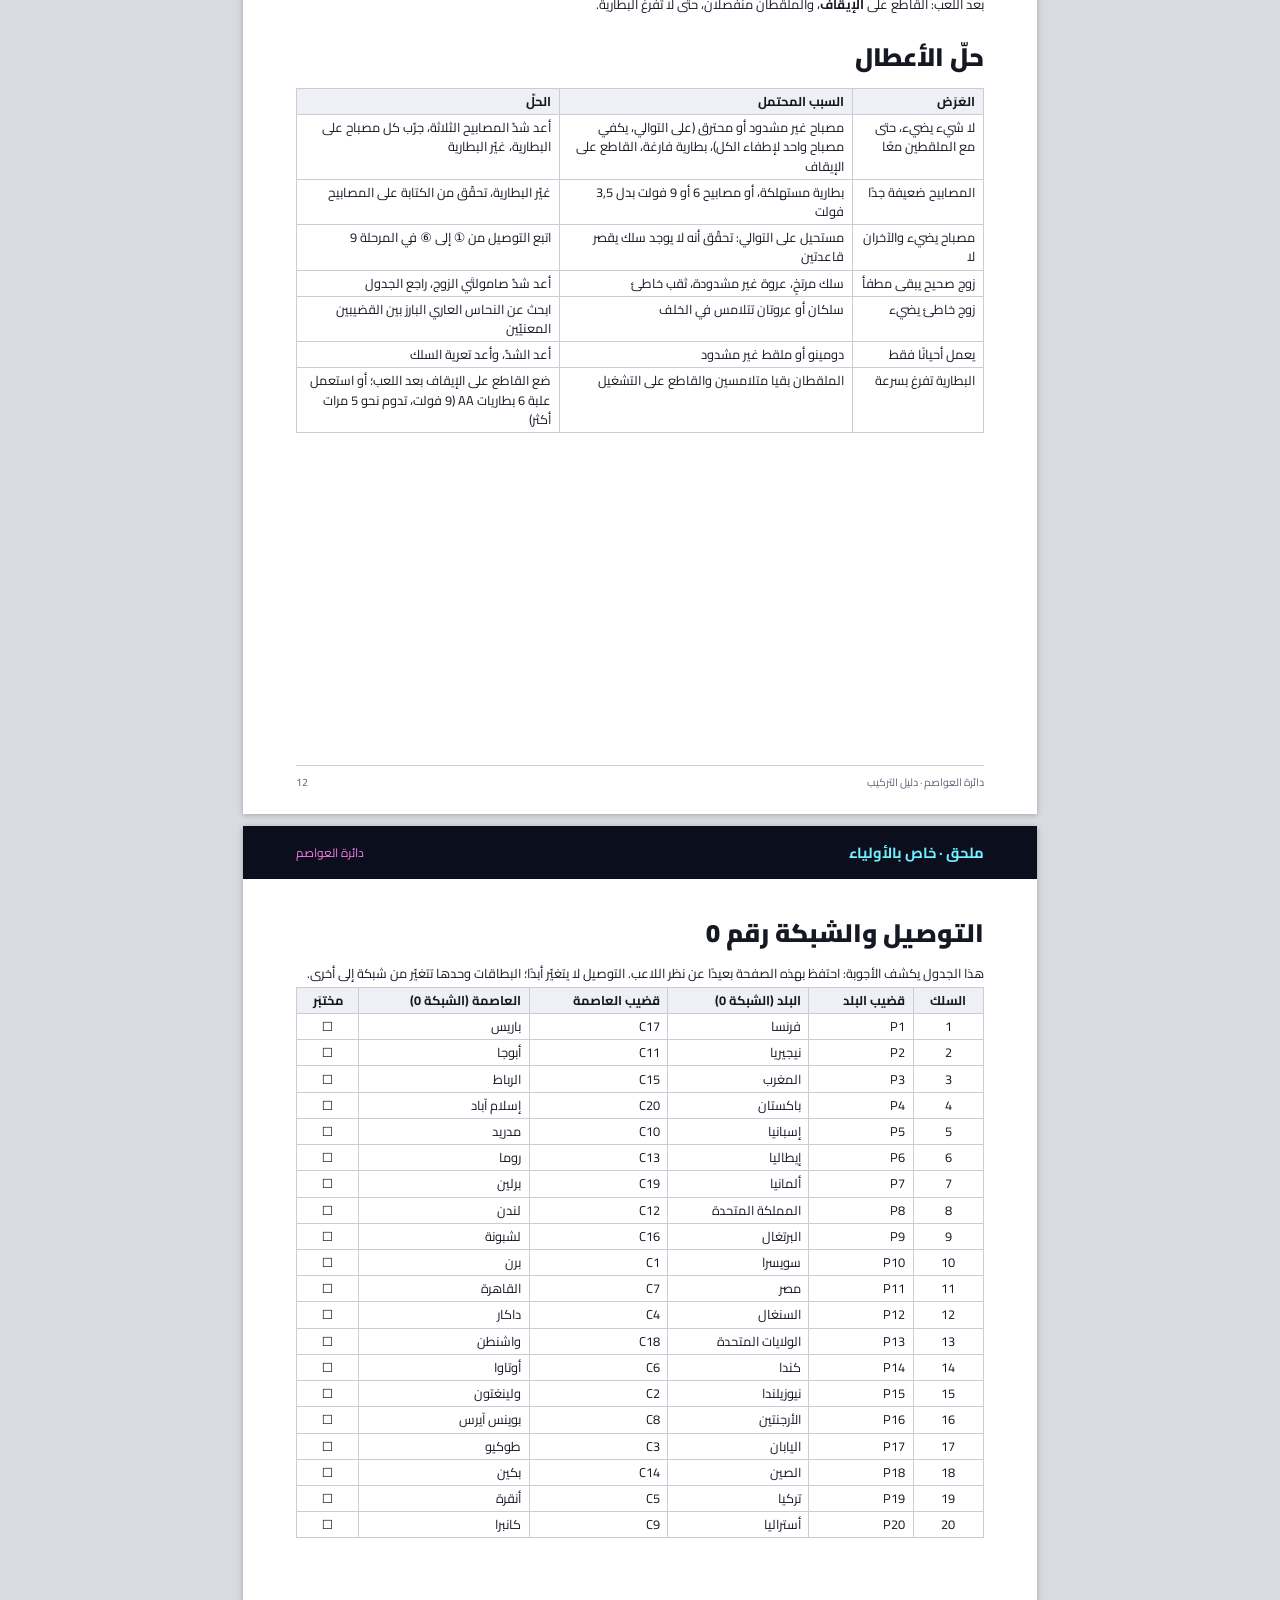
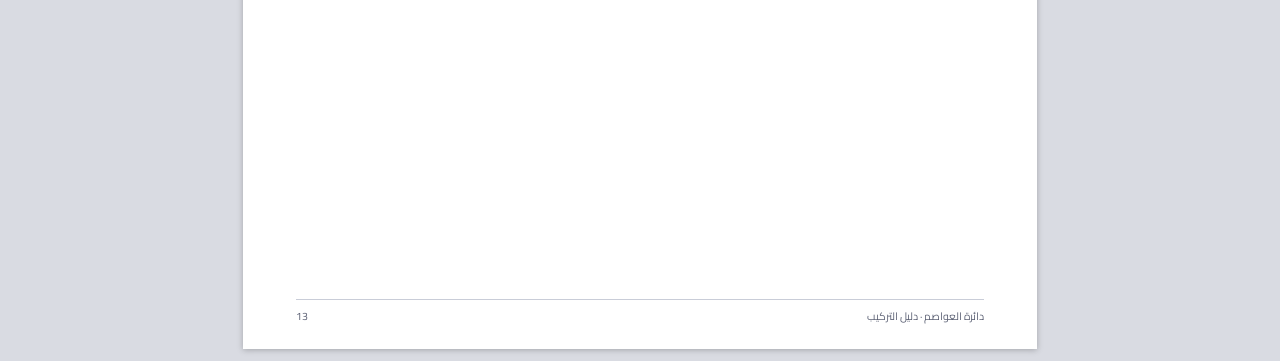
==== commit 4be6528b: "Étiquettes à taille réelle avec plan de pose, pieds dans les coins - gabarit.html : titre 180 × 16 m" ====
--- a/jeu-pays-capitales/notice-montage-ar.html
+++ b/jeu-pays-capitales/notice-montage-ar.html
@@ -141,12 +141,12 @@
   <table>
     <tr><th>الأداة</th><th>الاستعمال</th><th>الأداة</th><th>الاستعمال</th></tr>
     <tr><td>مثقاب كهربائي + ريش خشب 3 و4 و6 و8 مم</td><td>كل الثقوب</td><td>ريشة فورستنر 25 مم</td><td>تجويف القاطع</td></tr>
-    <tr><td>منشار (أو القصّ في المتجر)</td><td>اللوح والعوارض</td><td>مفتاح ربط 7 مم (أو كمّاشة)</td><td>صواميل M4</td></tr>
+    <tr><td>منشار (أو القصّ في المتجر)</td><td>اللوح والأرجل</td><td>مفتاح ربط 7 مم (أو كمّاشة)</td><td>صواميل M4</td></tr>
     <tr><td>مفكّ مسطّح ومفكّ صليبي</td><td>القضبان، القواعد، الملاقط</td><td>كمّاشة تعرية + قطّاعة</td><td>الأسلاك</td></tr>
     <tr><td>مسطرة 50 سم، زاوية قائمة، قلم رصاص</td><td>التخطيط</td><td>ورق صنفرة 120، فرشاة</td><td>التشطيب</td></tr>
-    <tr><td>ملزمة + قطعة خشب زائدة</td><td>ثقب نظيف</td><td>غراء خشب، براغي خشب 3 × 30</td><td>الأرجل</td></tr>
+    <tr><td>ملزمة + قطعة خشب زائدة</td><td>ثقب نظيف</td><td>غراء خشب، 4 براغي خشب 4 × 45</td><td>الأرجل</td></tr>
   </table>
-  <div class="tip"><b>نصيحة للشراء</b> محلات أدوات البناء والنجارة تقصّ اللوح والعوارض على المقاس مجانًا أو بثمن رمزي. اشترِ المصابيح والقواعد والقاطع والملاقط والبطارية من محل إلكترونيات أو عبر الإنترنت.</div>
+  <div class="tip"><b>نصيحة للشراء</b> محلات أدوات البناء والنجارة تقصّ اللوح والعارضة على المقاس مجانًا أو بثمن رمزي. اشترِ المصابيح والقواعد والقاطع والملاقط والبطارية من محل إلكترونيات أو عبر الإنترنت.</div>
   <div class="warn"><b>تحقّق عند الشراء</b> يجب أن تكون المصابيح الثلاثة <b>متطابقة، 3,5 فولت</b>، بقاعدة E10. على التوالي مع 9 فولت، يحصل كل مصباح على نحو 3 فولت. المصابيح ذات 6 أو 9 فولت تبقى شبه مطفأة.</div>
   <div class="foot"><span>دائرة العواصم · دليل التركيب</span><span>3</span></div>
 </section>
@@ -172,7 +172,7 @@
       </svg><div class="cap">خشب رقائقي سمكه 10 مم، 300 × 400 مم</div></div>
       <div>
         <ol>
-          <li>اطلب قصّ اللوح على مقاس <b>300 × 400 مم</b>، و4 عوارض 27 × 27 مم: اثنتان بطول 400 مم واثنتان بطول 246 مم.</li>
+          <li>اطلب قصّ اللوح على مقاس <b>300 × 400 مم</b>، و4 أرجل طول كل منها <b>30 مم</b> من عارضة خشبية مقطعها 20 × 20 مم.</li>
           <li>صنفر الوجهين والحواف بورق 120، دائمًا في اتجاه ألياف الخشب.</li>
           <li>دوّر الزوايا الأربع قليلًا بورق الصنفرة (حتى لا تجرح الأيدي).</li>
           <li>أزل الغبار بقطعة قماش جافة.</li>
@@ -216,7 +216,7 @@
     <div class="grid2">
       <div class="fig"><svg viewBox="0 0 100 128" id="fig-trace"></svg><div class="cap">المقاسات بالمليمتر من الزاوية العليا اليسرى (منظر أمامي)</div></div>
       <div>
-        <p><b>الطريقة أ، بالقالب:</b> اطبع الصفحة 1 من <code>gabarits-A3.pdf</code> بنسبة 100% (مقاس A3، في محل نسخ)، وتأكّد أن شريط المراقبة طوله 100 مم، ثم ألصقها على اللوح وعلّم كل علامة + بضربة مسمار. تجاهل ثقوب LED والزر في أعلى هذا القالب.</p>
+        <p><b>الطريقة أ، بالقالب:</b> اطبع الصفحة 1 من <code>gabarits-A3.pdf</code> بنسبة 100% (مقاس A3، في محل نسخ)، وتأكّد أن شريط المراقبة طوله 100 مم، ثم ألصقها على اللوح وعلّم كل علامة + بضربة مسمار. حاذِ الورقة مع الحافتين <b>اليسرى</b> و<b>العليا</b> للوح؛ وهي تُظهر أيضًا ثقوب المصابيح والقاطع والمخرجين A وB.</p>
         <p><b>الطريقة ب، بالمسطرة:</b></p>
         <ul>
           <li>خط البلدان العمودي على <b><bdi dir="ltr" class="n">x = 28 mm</bdi></b>، وخط العواصم على <b><bdi dir="ltr" class="n">x = 269 mm</bdi></b>.</li>
@@ -267,17 +267,17 @@
 <section class="page">
   <div class="band"><b>المرحلتان 5 – 6 · الأرجل، المصابيح، القاطع</b><span>دائرة العواصم</span></div>
   <div class="step">
-    <h2><span class="num">5</span>تركيب الأرجل (العوارض)</h2>
+    <h2><span class="num">5</span>تركيب الأرجل الأربع</h2>
     <div class="grid2">
       <div class="fig"><svg viewBox="0 0 100 120" id="fig-pieds"></svg><div class="cap">اللوح مقلوب: منظر <b>خلفي</b></div></div>
       <div>
         <ol>
           <li>اقلب اللوح، والوجه المطلي على قطعة قماش.</li>
-          <li>الصق وثبّت بالبراغي العارضتين بطول 400 مم على الجانبين الطويلين، ثم العارضتين بطول 246 مم في الأعلى والأسفل (براغي خشب 3 × 30، ثلاثة لكل عارضة، ثقب تمهيدي 2 مم).</li>
-          <li>يجب ألّا تخترق البراغي الوجه الأمامي: 27 مم للعارضة + 10 مم للوح = 37 مم، فالبراغي ذات 30 مم مناسبة.</li>
+          <li>الصق رِجلًا (20 × 20 × 30 مم) في كل زاوية، محاذية للحافتين. الزوايا هي المكان الوحيد الفارغ: القضبان تمرّ على بعد 23 مم من الحافة اليسرى و26 مم من الأسفل.</li>
+          <li>ثبّت كل رِجل ببرغي خشب 4 × 45 من الوجه الأمامي، على بعد 10 مم من الحافتين (ثقب تمهيدي 3 مم، رأس غاطس)، ثم لمسة طلاء أسود على الرأس.</li>
         </ol>
         <div class="warn"><b>انتبه، منظر خلفي:</b> عندما يكون اللوح مقلوبًا، يتبادل اليمين واليسار: قضبان <b>البلدان</b> على <b>اليمين</b>، و<b>العواصم</b> على <b>اليسار</b>.</div>
-        <div class="check"><b>تحقّق:</b> اللوح ثابت على أرجله ولا يتأرجح، ويترك 27 مم من الفراغ تحته للأسلاك والبطارية.</div>
+        <div class="check"><b>تحقّق:</b> اللوح ثابت على أرجله ولا يتأرجح، ويترك 30 مم من الفراغ تحته للأسلاك والبطارية.</div>
       </div>
     </div>
   </div>
@@ -360,7 +360,7 @@
         <li>ضع علامة على سطر الجدول، وانتقل إلى السلك التالي.</li>
       </ol>
       <div class="warn"><b>الفخّ:</b> في المنظر الخلفي، البلدان (P) على <b>اليمين</b>. تحقّق من رقم الثقب مرتين قبل الشدّ.</div>
-      <div class="tip"><b>أسلاك مرتّبة:</b> اترك الأسلاك تمرّ بحرية بين العوارض. يجب ألّا يلمس أي نحاس عارٍ برغيًا آخر.</div>
+      <div class="tip"><b>أسلاك مرتّبة:</b> اترك الأسلاك تمرّ بحرية تحت اللوح. يجب ألّا يلمس أي نحاس عارٍ برغيًا آخر.</div>
       <p style="font-size:8.5pt;color:#5d6275">P = بلد، C = عاصمة. هذه الرموز مكتوبة على القالب وعلى البطاقات.</p>
     </div>
   </div>
@@ -451,9 +451,9 @@
       </svg><div class="cap">بطاقات نيون على خلفية سوداء، وشريط فوسفوري</div></div>
       <div>
         <ol>
-          <li>افتح <code>gabarit.html</code>، اختر الموضوع «العالم (بالعربية)»، واطبع صفحة البطاقات (الشبكة رقم 0 أو شبكة جديدة).</li>
+          <li>اطبع <code>etiquettes-AR.pdf</code> بنسبة 100% (أو <code>gabarit.html</code> مع الموضوع «العالم (بالعربية)» لشبكة جديدة). تأكّد أن عرض بطاقة الاسم 63 مم.</li>
           <li>قصّها، ثم غلّفها بالبلاستيك أو بشريط لاصق شفاف.</li>
-          <li>ألصق كل بطاقة بجانب قضيبها بعجينة لاصقة: الرمز P… / C… في زاوية البطاقة يدلّ على القضيب.</li>
+          <li>ألصقها حسب <b>مخطط التثبيت</b> (الصفحة 1 من <code>etiquettes-AR.pdf</code>): شريط العنوان 180 × 16 مم في الأعلى، ورؤوس الأعمدة 63 × 8 مم، وبطاقات الأسماء 63 × 14 مم بجانب القضبان. الرمز P… / C… في زاوية البطاقة يدلّ على القضيب. الصق بعجينة لاصقة.</li>
           <li>ألصق الشريط الفوسفوري على بعد 5 مم من الحافة.</li>
         </ol>
         <div class="tip"><b>اللعب من جديد دون غشّ:</b> شبكة بطاقات جديدة تغيّر أماكن الأسماء دون لمس الأسلاك.</div>
@@ -527,7 +527,7 @@
 };
 const ITEMS = [
   ["planche", "1", "خشب رقائقي 300 × 400 مم، سمك 10 مم"],
-  ["tasseau", "4", "عوارض 27 × 27 مم: اثنتان 400 مم واثنتان 246 مم"],
+  ["tasseau", "4", "أرجل 20 × 20 × 30 مم (من عارضة 20 × 20)"],
   ["vis", "40", "براغي <bdi dir='ltr' class='n'>M4 × 35</bdi> مم (القضبان)"],
   ["ecrou", "40 + 120", "صواميل M4 + حلقات M4"],
   ["ampoule", "3", "مصابيح 3,5 فولت 0,2 أمبير، قاعدة E10، متطابقة"],
@@ -563,18 +563,19 @@
 
 // ---- الأرجل (منظر خلفي) ----
 (() => {
-  const k = 0.3, W = 300 * k, H = 400 * k;
+  const k = 0.3, W = 300 * k, H = 400 * k, xP = (300 - 28) * k, xC = (300 - 269) * k;
   let s = `<g transform="translate(5 0)"><rect x="0" y="0" width="${W}" height="${H}" fill="#e5c79a" stroke="#7a5b2e" stroke-width=".4"/>`;
-  s += `<g fill="#c9a46c" stroke="#7a5b2e" stroke-width=".4"><rect x="0" y="0" width="${27 * k}" height="${H}"/><rect x="${W - 27 * k}" y="0" width="${27 * k}" height="${H}"/>
-        <rect x="${27 * k}" y="0" width="${W - 54 * k}" height="${27 * k}"/><rect x="${27 * k}" y="${H - 27 * k}" width="${W - 54 * k}" height="${27 * k}"/></g>`;
+  for (const [x, y] of [[0, 0], [280, 0], [0, 380], [280, 380]])
+    s += `<rect x="${x * k}" y="${y * k}" width="${20 * k}" height="${20 * k}" fill="#a07a44" stroke="#5a3d16" stroke-width=".4"/>`;
   for (let i = 0; i < 20; i++) {
     const y = ROW_Y(i) * k;
-    s += `<circle cx="${(300 - 28) * k}" cy="${y}" r=".9" fill="#555"/><circle cx="${(300 - 269) * k}" cy="${y}" r=".9" fill="#555"/>`;
+    s += `<circle cx="${xP}" cy="${y}" r="1.2" fill="#555"/><circle cx="${xC}" cy="${y}" r="1.2" fill="#555"/>`;
   }
-  s += `<g font-size="3.6" font-weight="bold"><text x="${(300 - 28) * k - 2}" y="${ROW_Y(5) * k}" text-anchor="end" fill="#d4169f">P</text>
-        <text x="${(300 - 269) * k + 2}" y="${ROW_Y(5) * k}" fill="#00a9c7">C</text></g>
+  s += `<g font-size="3.6" font-weight="bold"><text x="${xP - 2.5}" y="${ROW_Y(5) * k}" text-anchor="end" fill="#d4169f">P</text>
+        <text x="${xC + 2.5}" y="${ROW_Y(5) * k}" fill="#00a9c7">C</text></g>
         <text x="${W / 2}" y="${H / 2}" font-size="4.2" text-anchor="middle" fill="#5d6275" font-weight="bold">الخلف</text>
-        <text x="${W / 2}" y="${H / 2 + 6}" font-size="3.2" text-anchor="middle" fill="#5d6275" direction="rtl">عوارض 27 × 27</text></g>`;
+        <text x="${W / 2}" y="${H / 2 + 6}" font-size="3.2" text-anchor="middle" fill="#5d6275" direction="rtl">4 أرجل في الزوايا</text>
+        <text x="${10 * k + 6}" y="${H - 1.5}" font-size="3" fill="#5a3d16" text-anchor="middle">رِجل</text></g>`;
   set("fig-pieds", s);
 })();
 
@@ -650,8 +651,8 @@
   const X = x => (300 - x) * 0.58 + 4, Y = y => y * 0.95 + 4, W = 300 * 0.58;
   const yl = Y(40), sw = X(272), bx = X(150), by = Y(82), dA = X(40), dB = X(235), dy = Y(62);
   let s = `<rect x="4" y="4" width="${W}" height="${Y(96) - 4}" fill="#f0d8ae" stroke="#7a5b2e" stroke-width=".4"/>
-           <rect x="4" y="4" width="${W}" height="${27 * .95}" fill="#c9a46c" opacity=".7"/>
-           <text x="${4 + W / 2}" y="${Y(16)}" font-size="3.4" text-anchor="middle" fill="#5d6275">العارضة العليا</text>`;
+           <rect x="4" y="4" width="${20 * .58}" height="${20 * .95}" fill="#a07a44"/><rect x="${4 + W - 20 * .58}" y="4" width="${20 * .58}" height="${20 * .95}" fill="#a07a44"/>
+           <text x="${4 + 10 * .58}" y="${Y(26)}" font-size="2.8" text-anchor="middle" fill="#5a3d16">رِجل</text>`;
   const t = x => [X(x) + 3.5, X(x) - 3.5];
   const [l1r, l1l] = t(110), [l2r, l2l] = t(150), [l3r, l3l] = t(190);
   const wire = (pts, c, n, tx, ty) => `<polyline points="${pts.map(p => p.join(",")).join(" ")}" fill="none" stroke="${c}" stroke-width="1" stroke-linejoin="round" stroke-linecap="round"/>` +
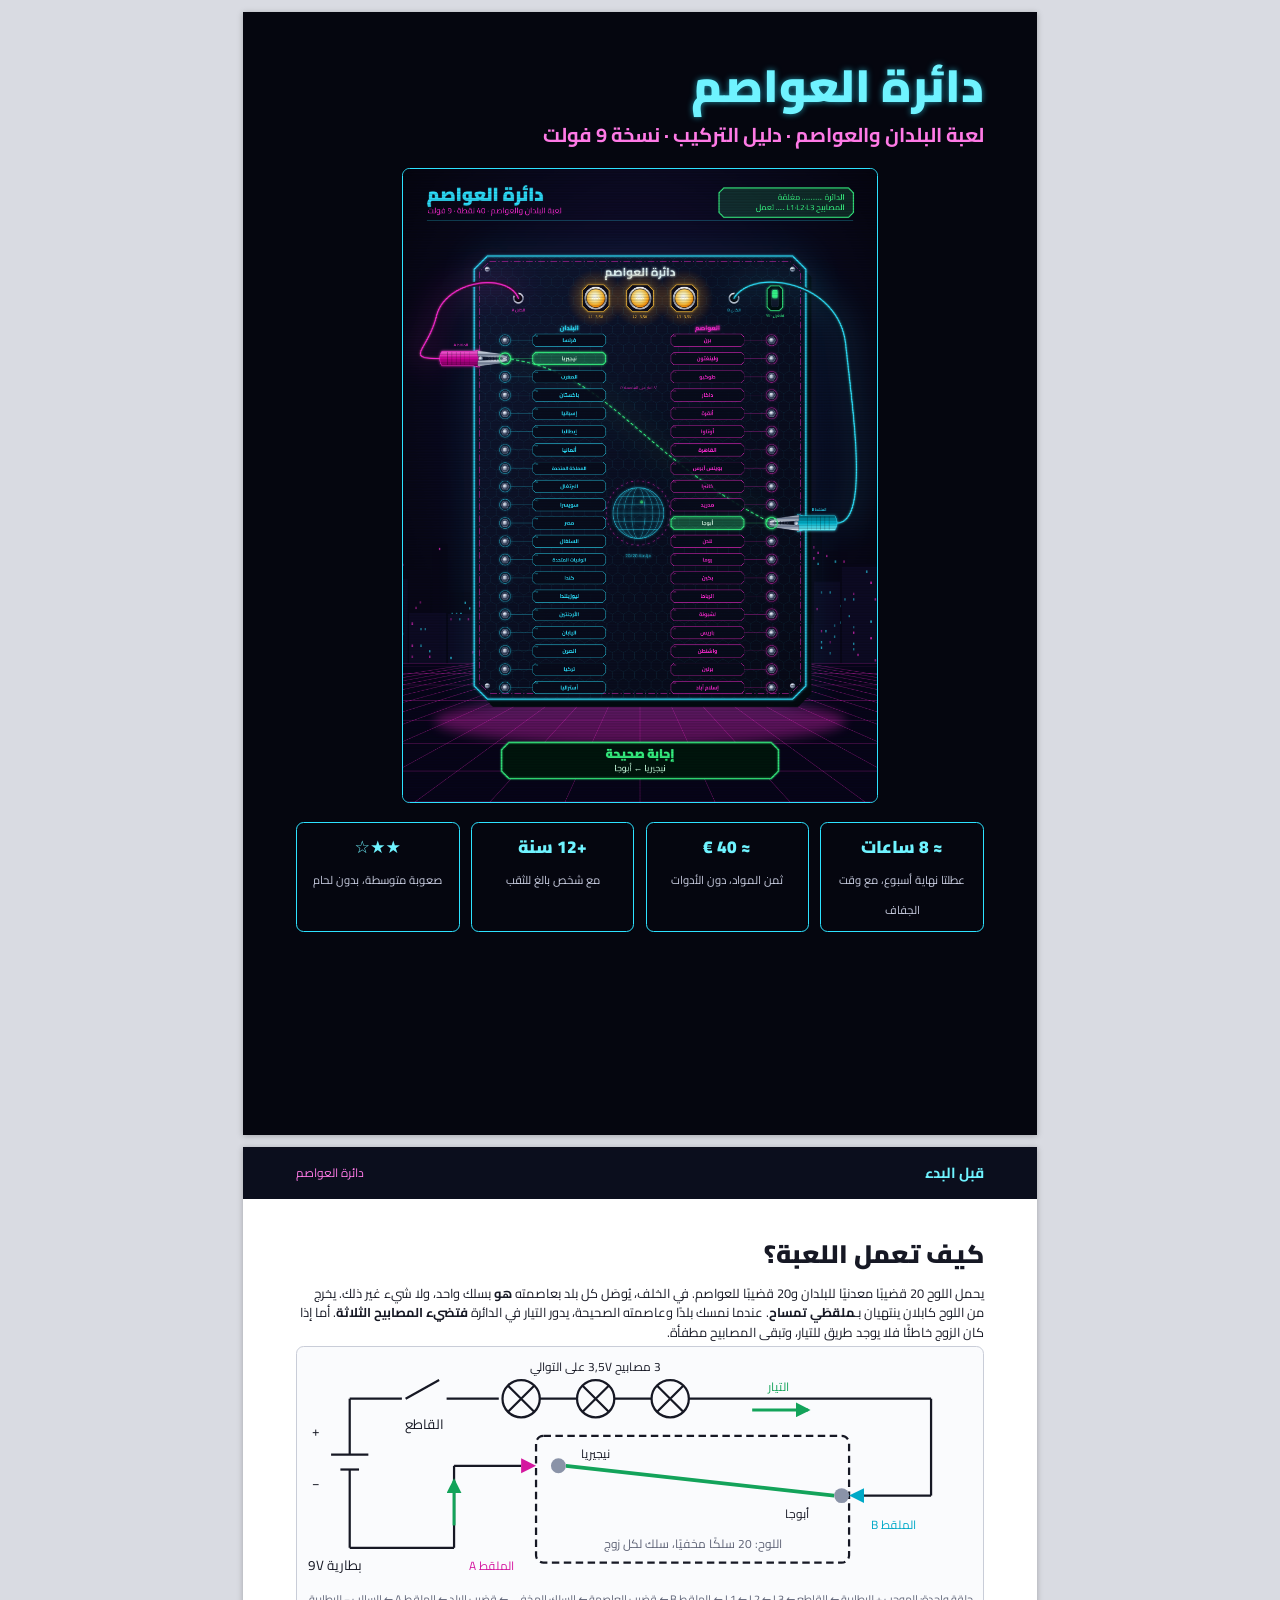
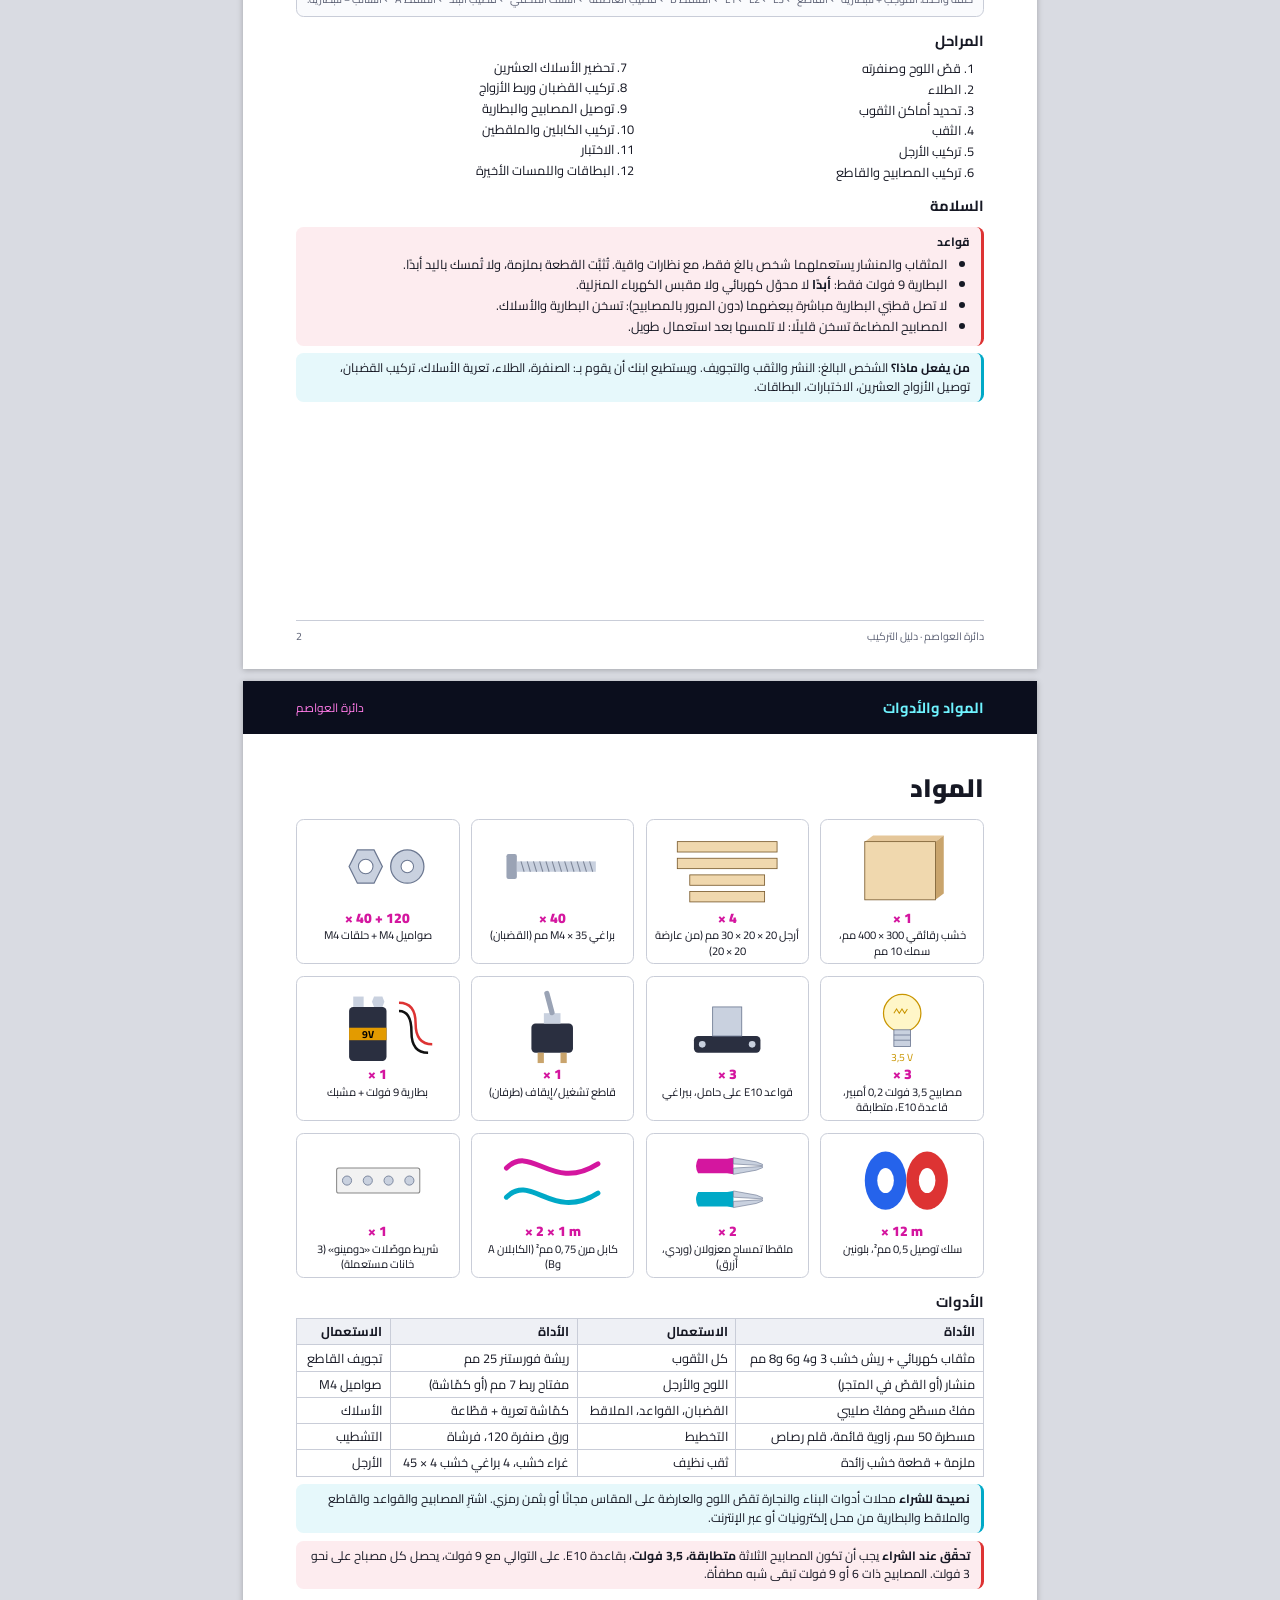
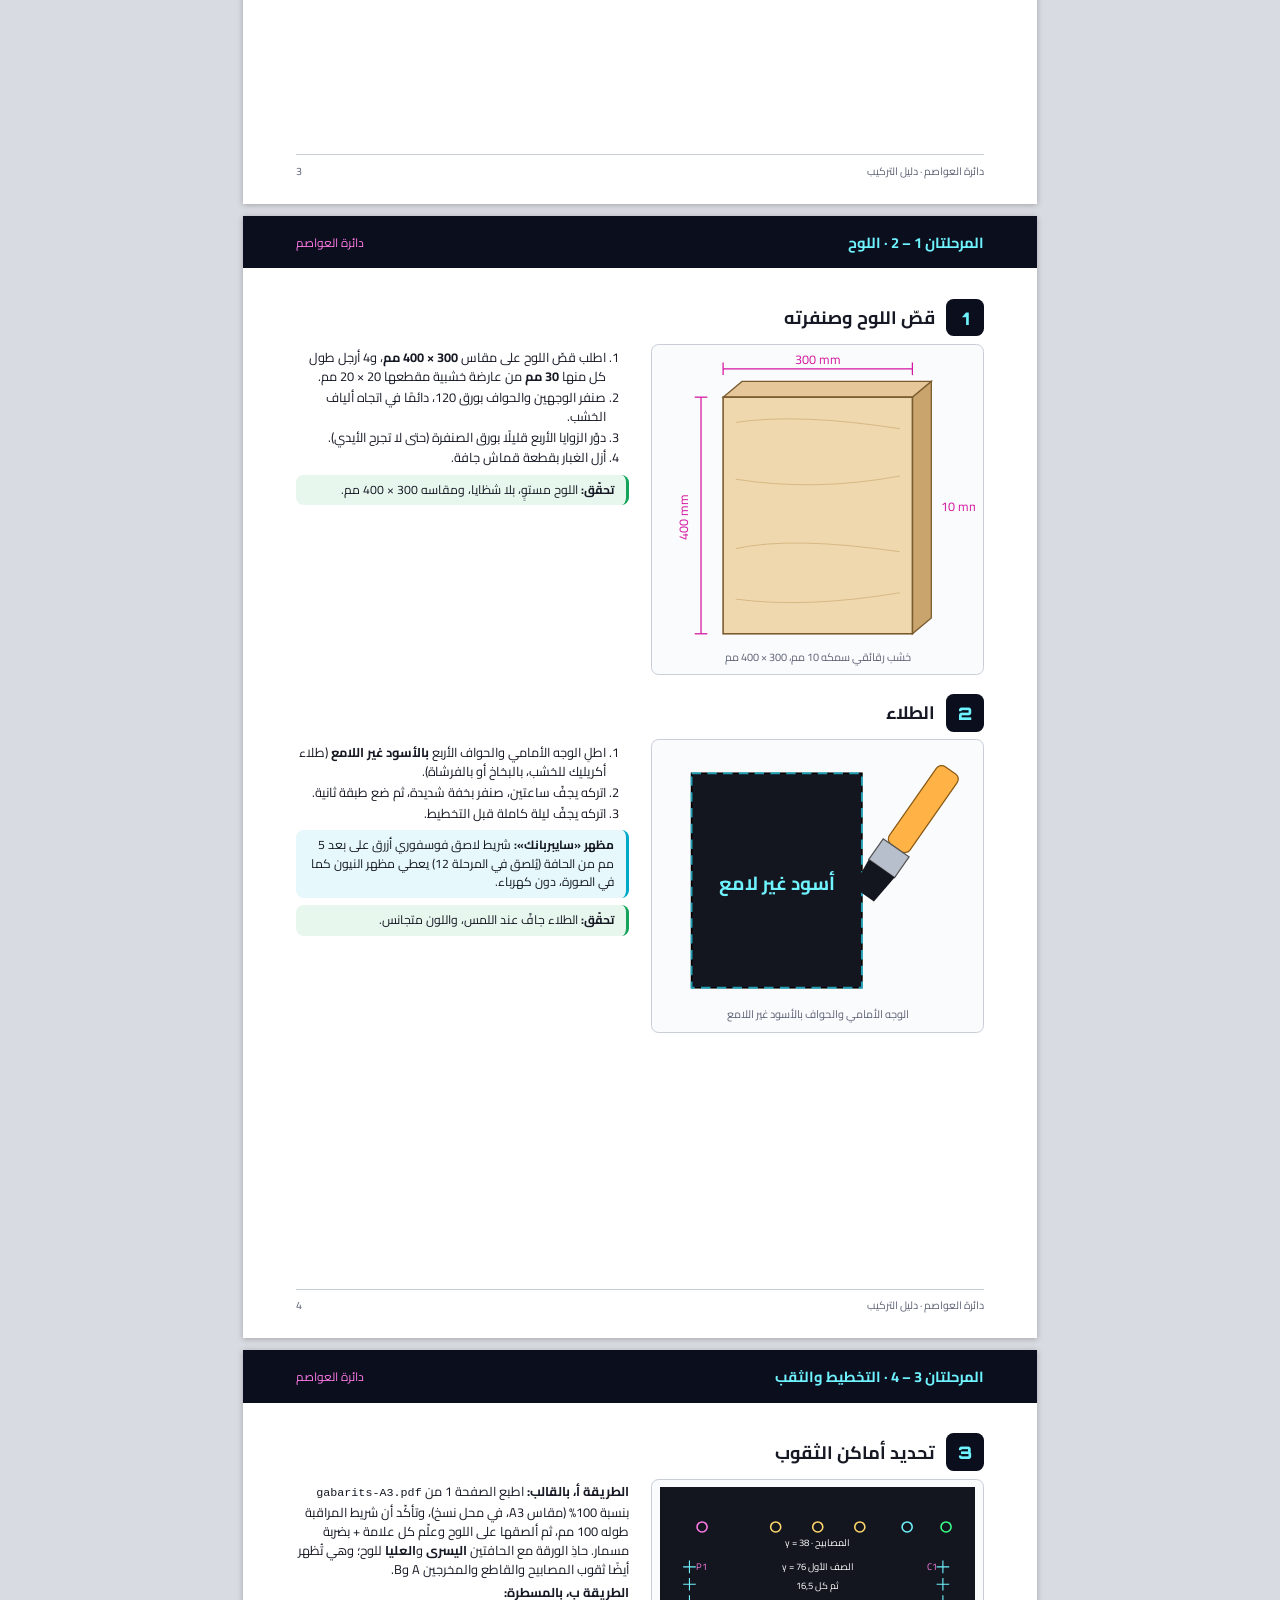
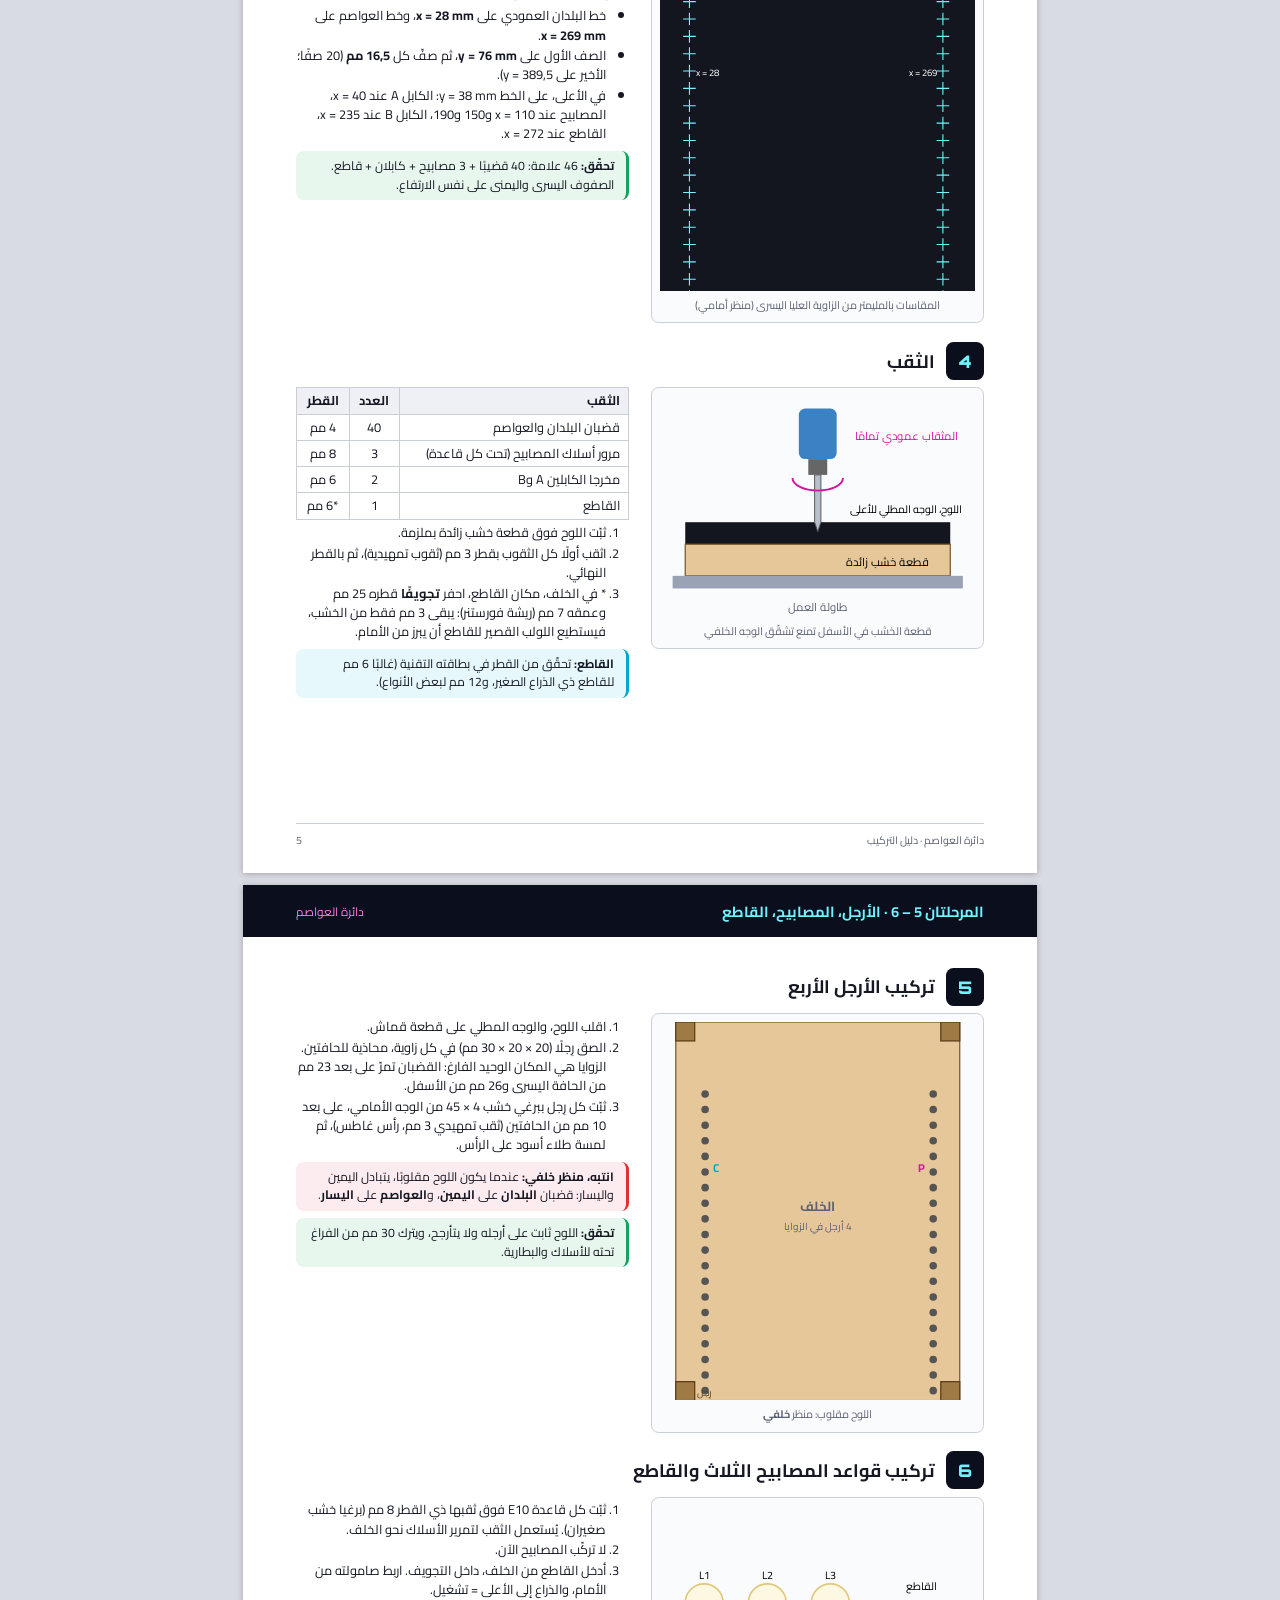
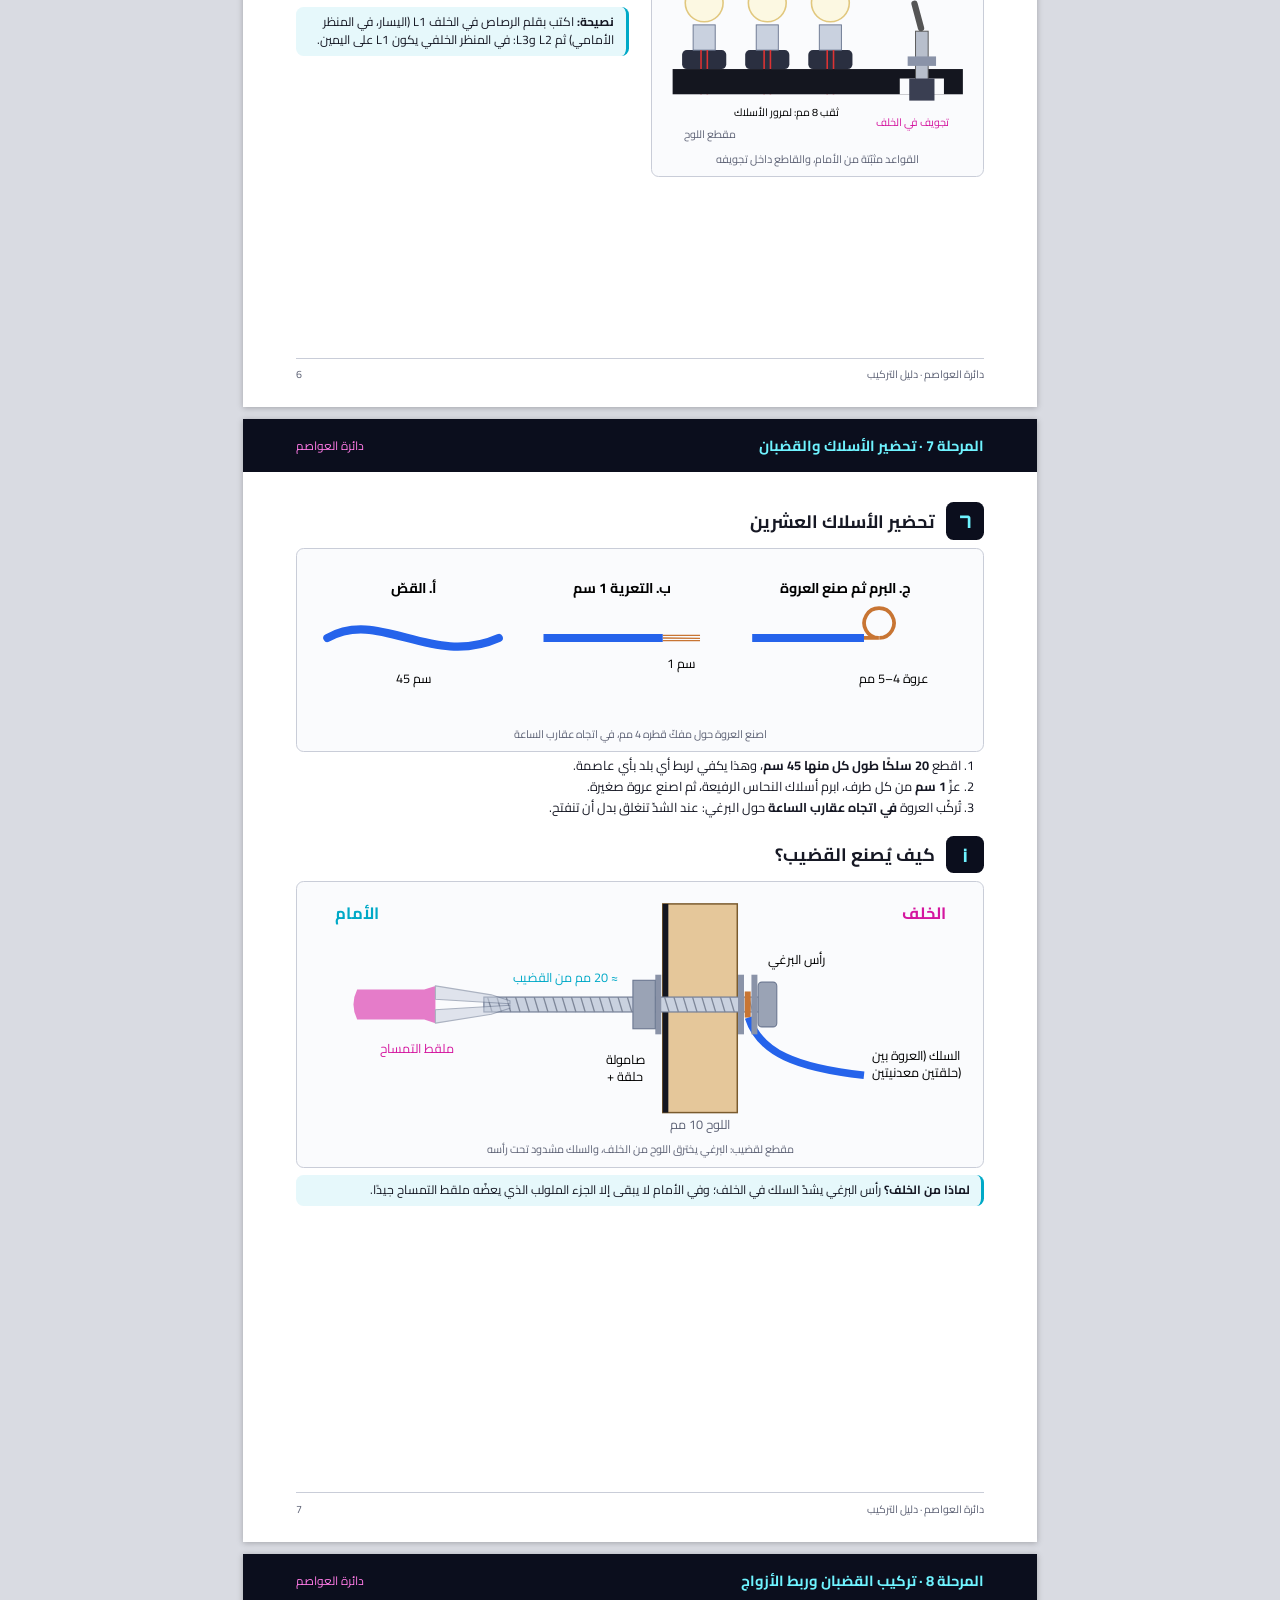
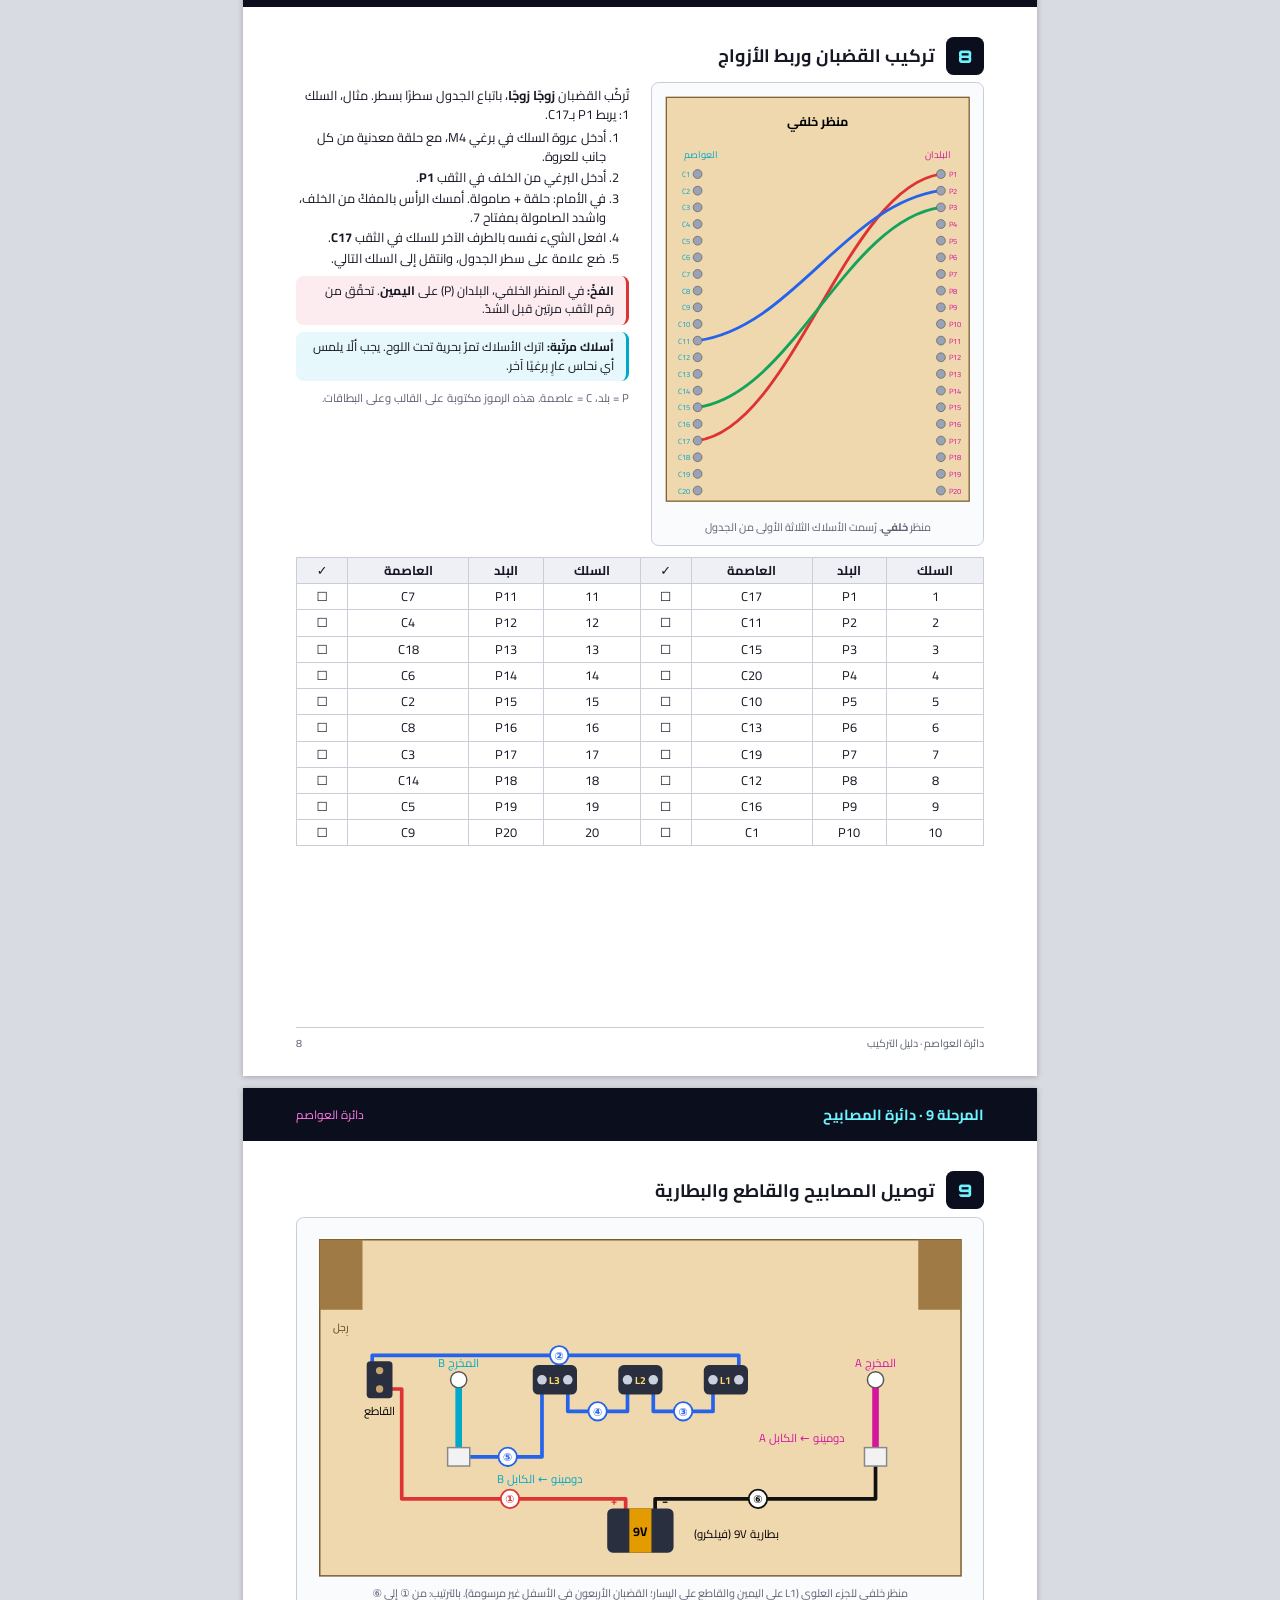
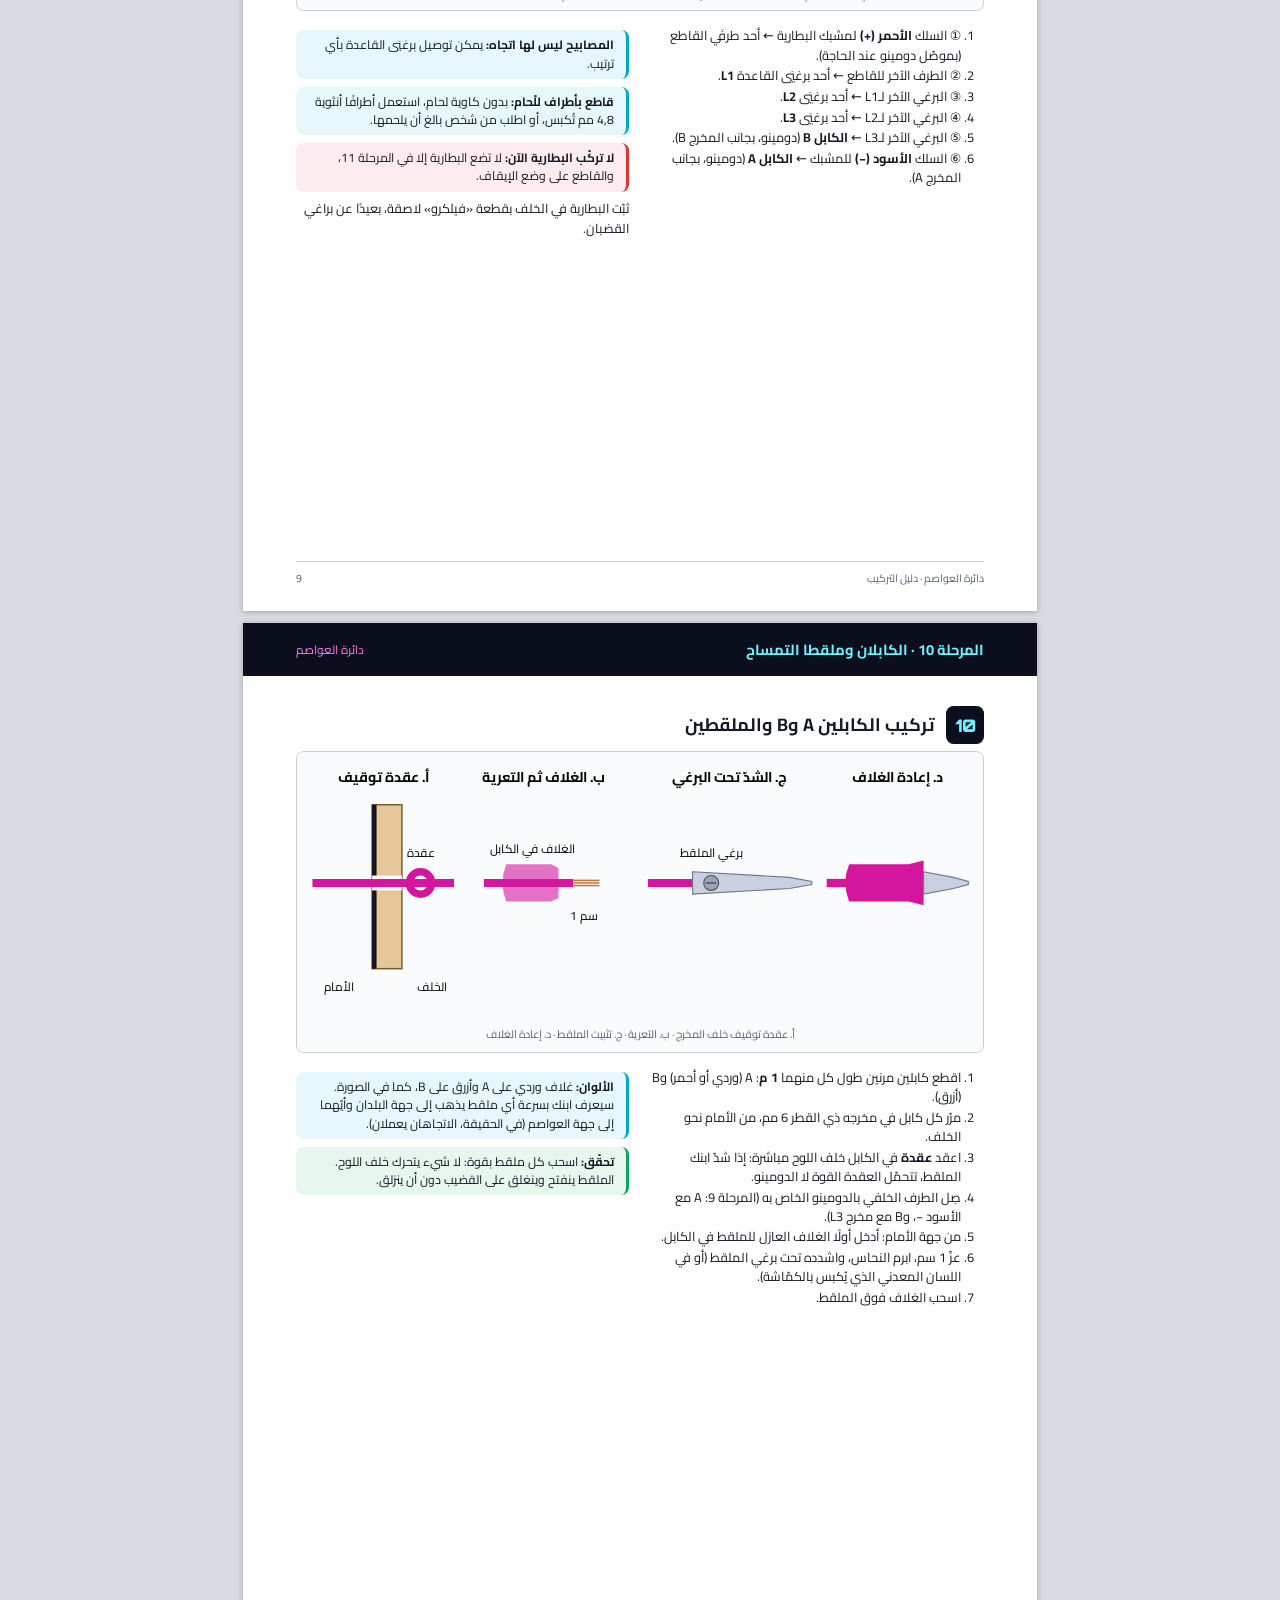
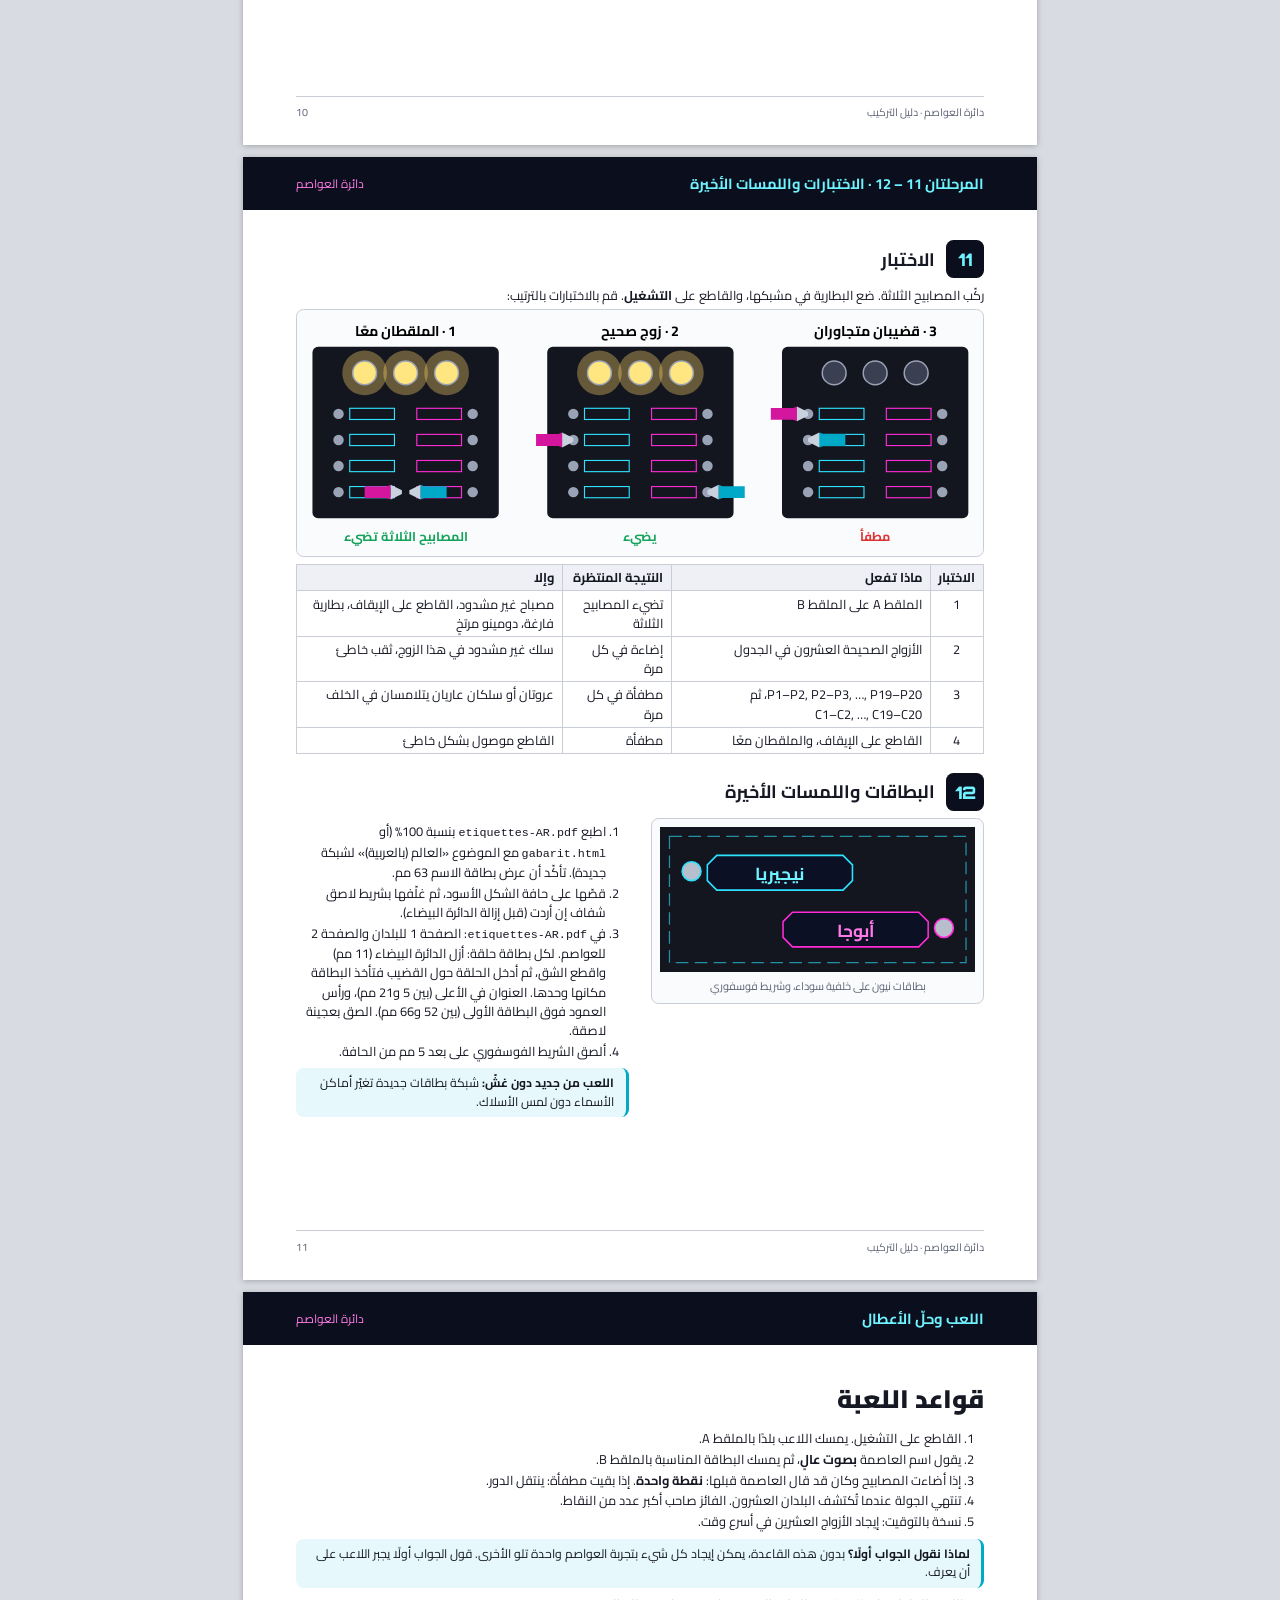
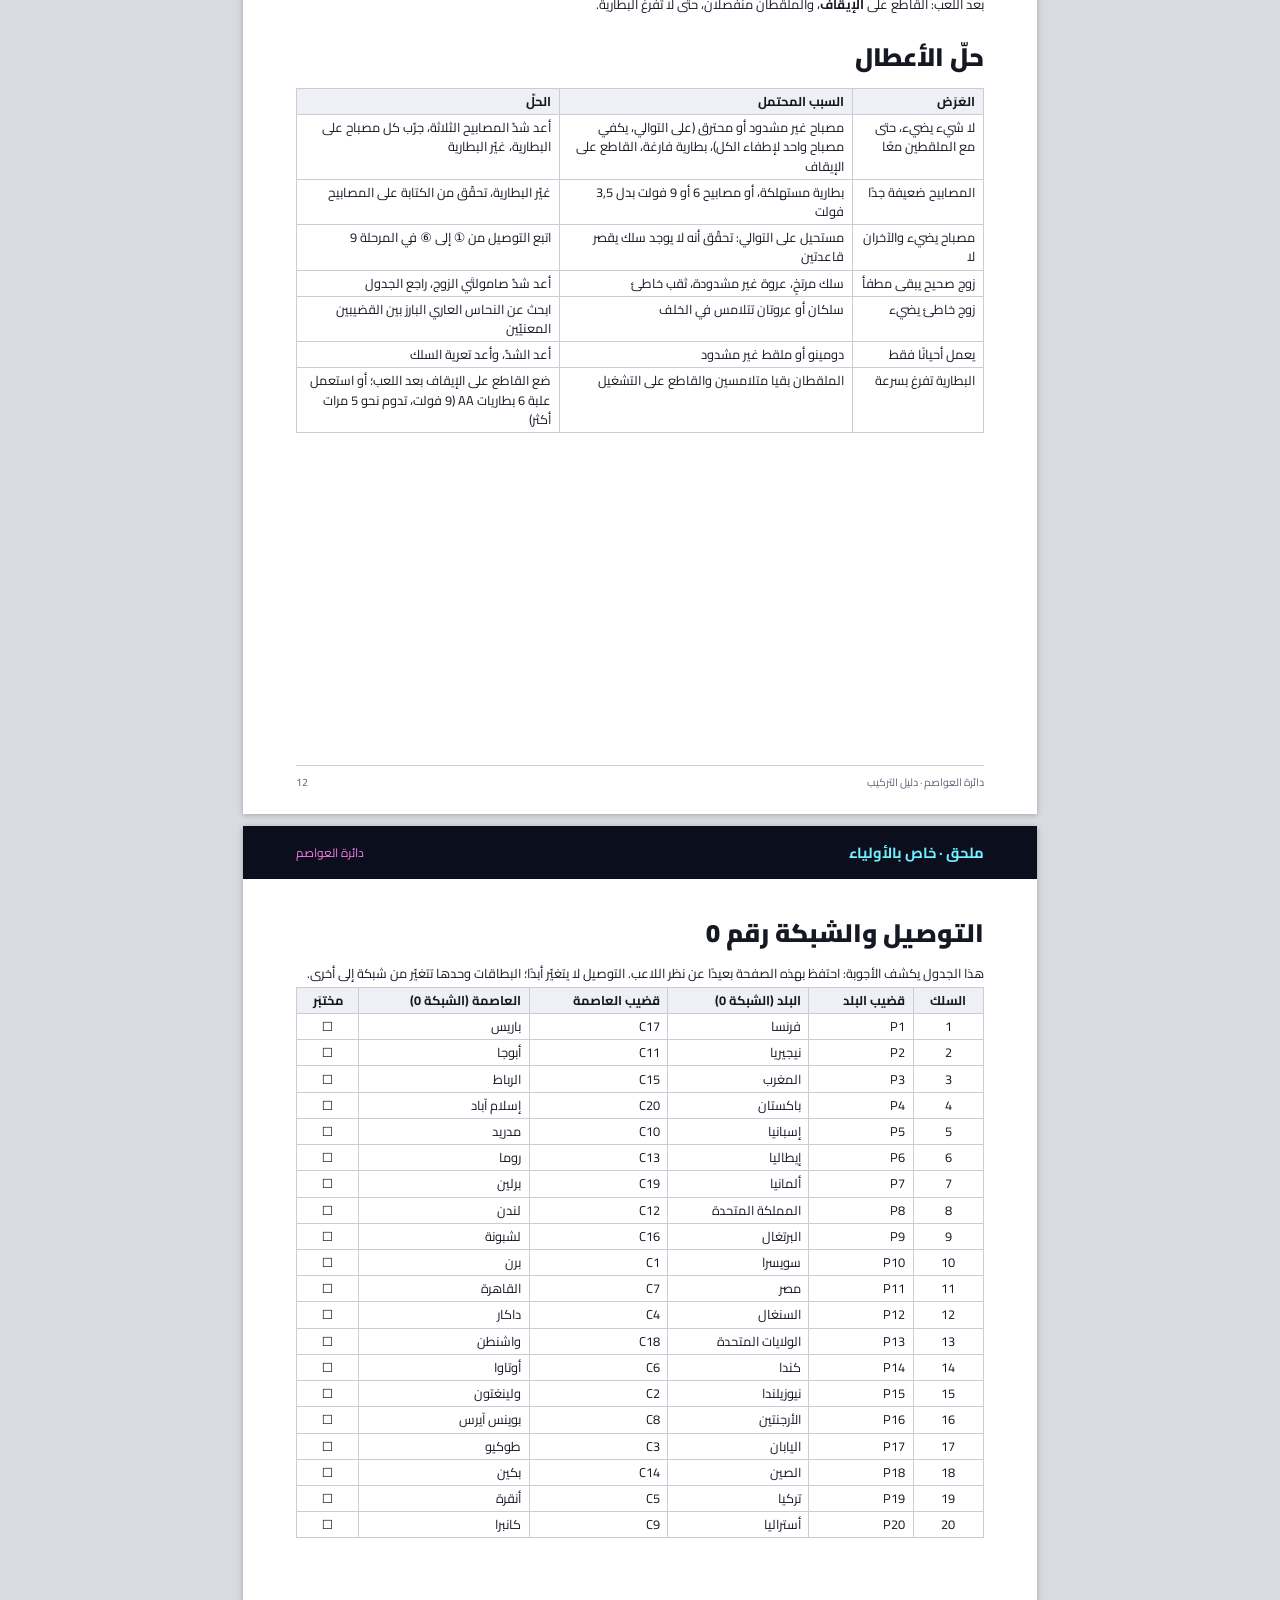
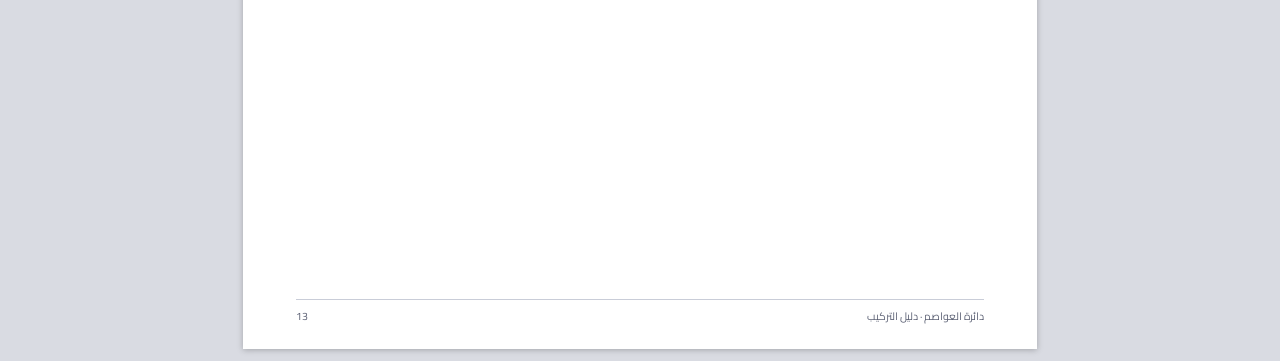
==== commit edf6493b: "Étiquettes arabes cyberpunk avec anneaux autour des tiges, pays et capitales sur 2 pages Nouveau sty" ====
--- a/jeu-pays-capitales/notice-montage-ar.html
+++ b/jeu-pays-capitales/notice-montage-ar.html
@@ -452,8 +452,8 @@
       <div>
         <ol>
           <li>اطبع <code>etiquettes-AR.pdf</code> بنسبة 100% (أو <code>gabarit.html</code> مع الموضوع «العالم (بالعربية)» لشبكة جديدة). تأكّد أن عرض بطاقة الاسم 63 مم.</li>
-          <li>قصّها، ثم غلّفها بالبلاستيك أو بشريط لاصق شفاف.</li>
-          <li>ألصقها حسب <b>مخطط التثبيت</b> (الصفحة 1 من <code>etiquettes-AR.pdf</code>): شريط العنوان 180 × 16 مم في الأعلى، ورؤوس الأعمدة 63 × 8 مم، وبطاقات الأسماء 63 × 14 مم بجانب القضبان. الرمز P… / C… في زاوية البطاقة يدلّ على القضيب. الصق بعجينة لاصقة.</li>
+          <li>قصّها على حافة الشكل الأسود، ثم غلّفها بشريط لاصق شفاف إن أردت (قبل إزالة الدائرة البيضاء).</li>
+          <li>في <code>etiquettes-AR.pdf</code>: الصفحة 1 للبلدان والصفحة 2 للعواصم. لكل بطاقة حلقة: أزل الدائرة البيضاء (11 مم) واقطع الشق، ثم أدخل الحلقة حول القضيب فتأخذ البطاقة مكانها وحدها. العنوان في الأعلى (بين 5 و21 مم)، ورأس العمود فوق البطاقة الأولى (بين 52 و66 مم). الصق بعجينة لاصقة.</li>
           <li>ألصق الشريط الفوسفوري على بعد 5 مم من الحافة.</li>
         </ol>
         <div class="tip"><b>اللعب من جديد دون غشّ:</b> شبكة بطاقات جديدة تغيّر أماكن الأسماء دون لمس الأسلاك.</div>
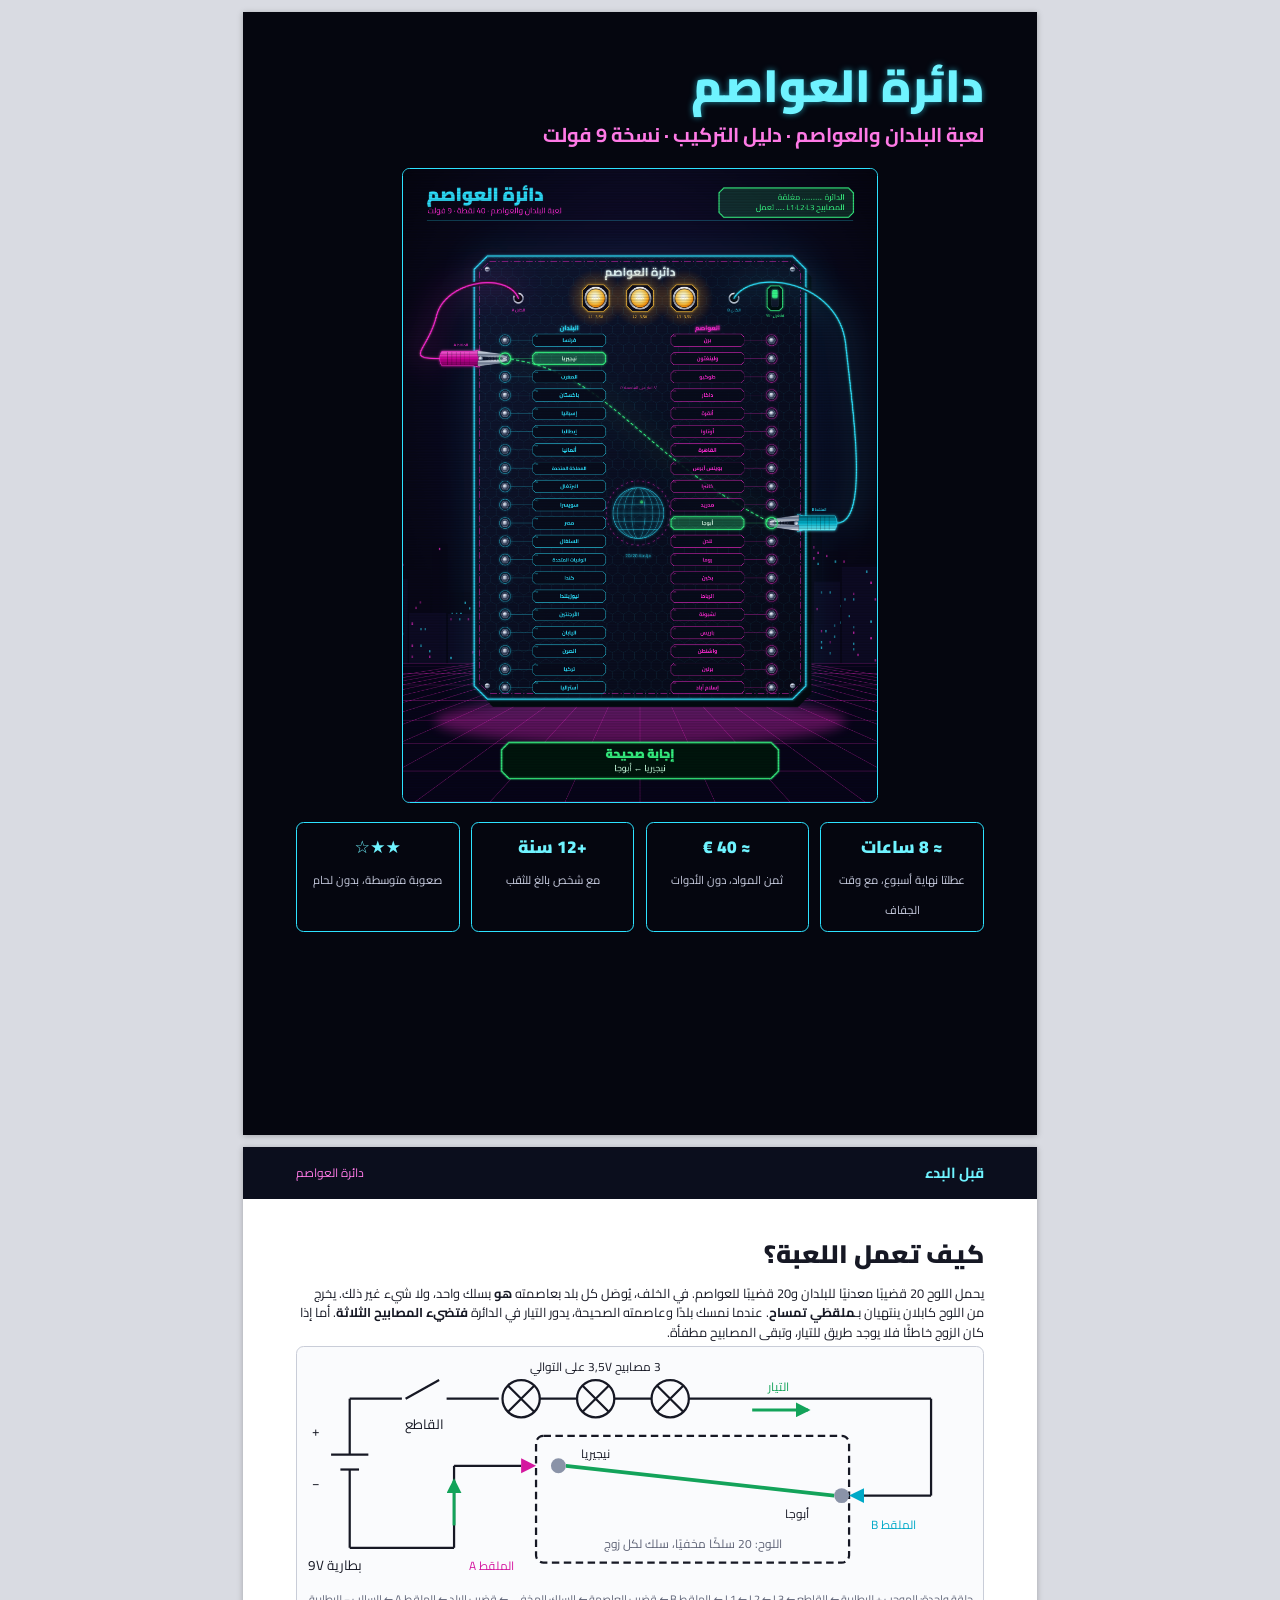
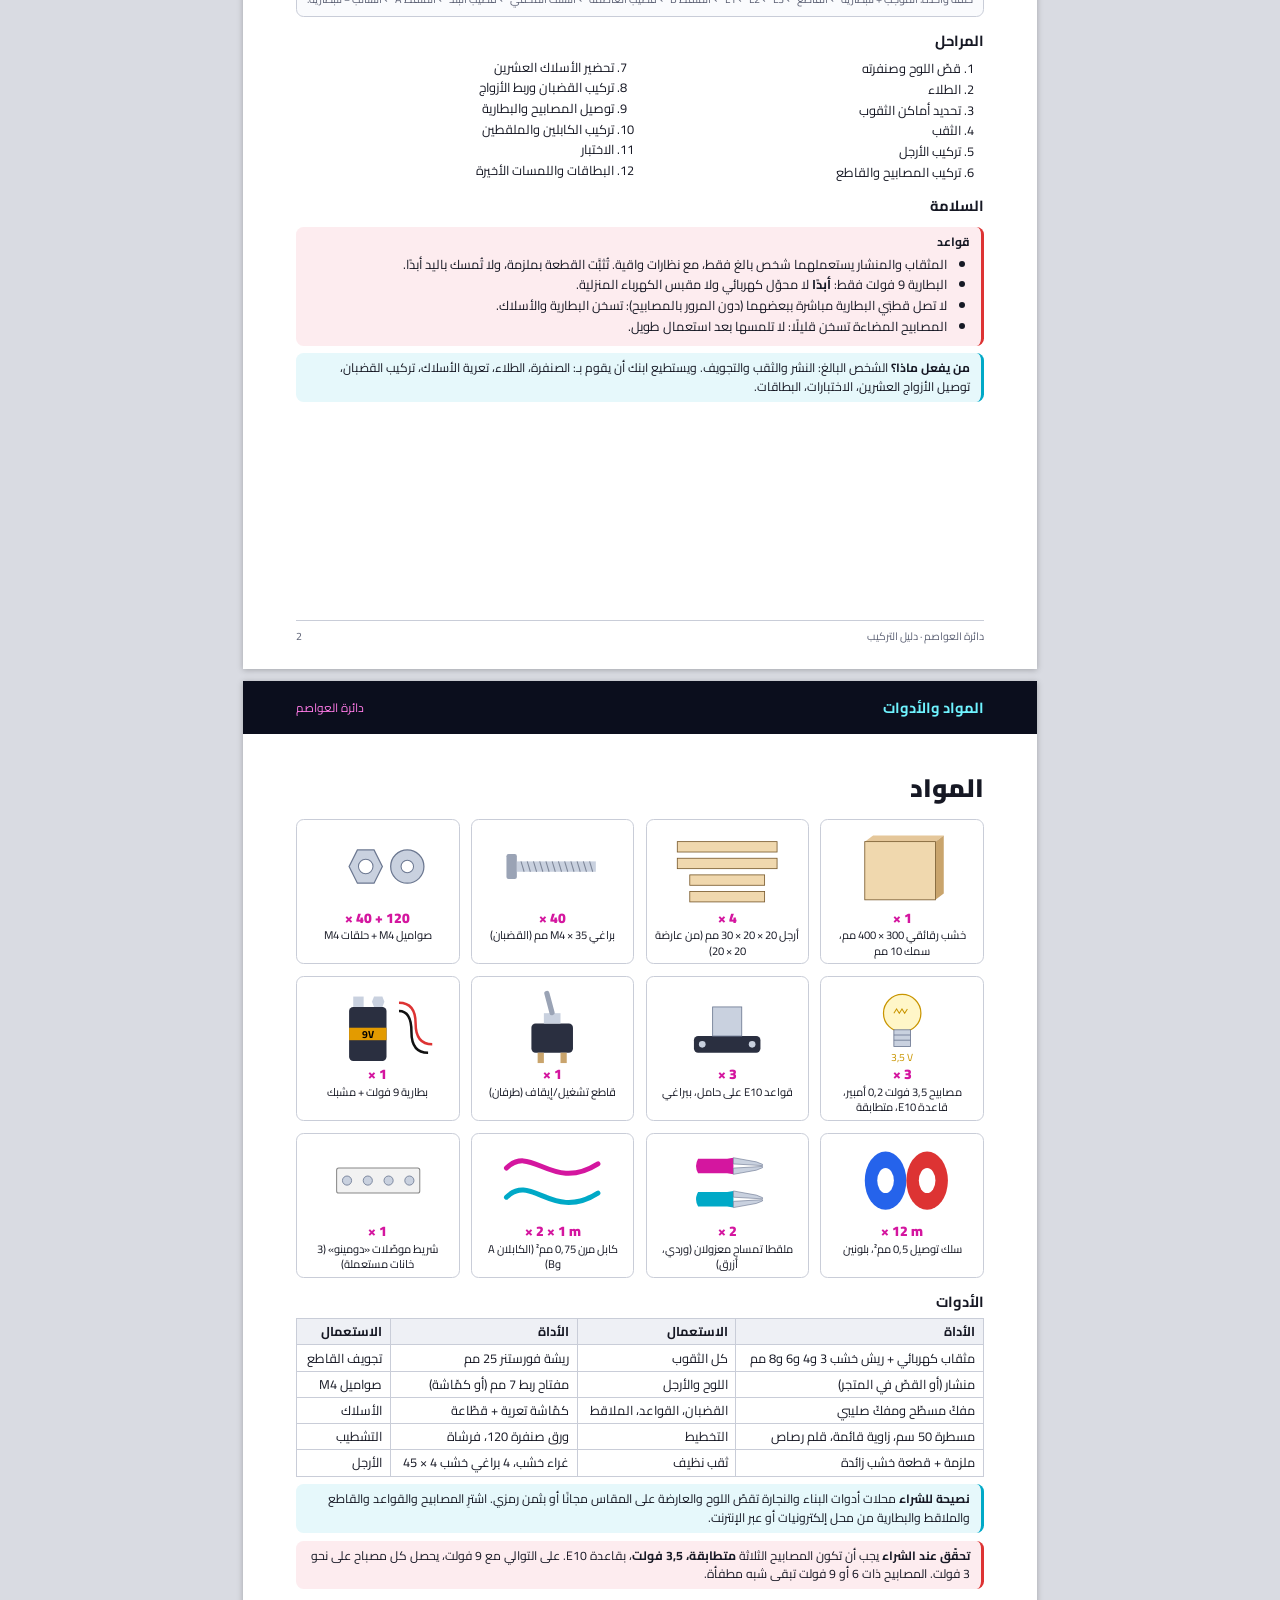
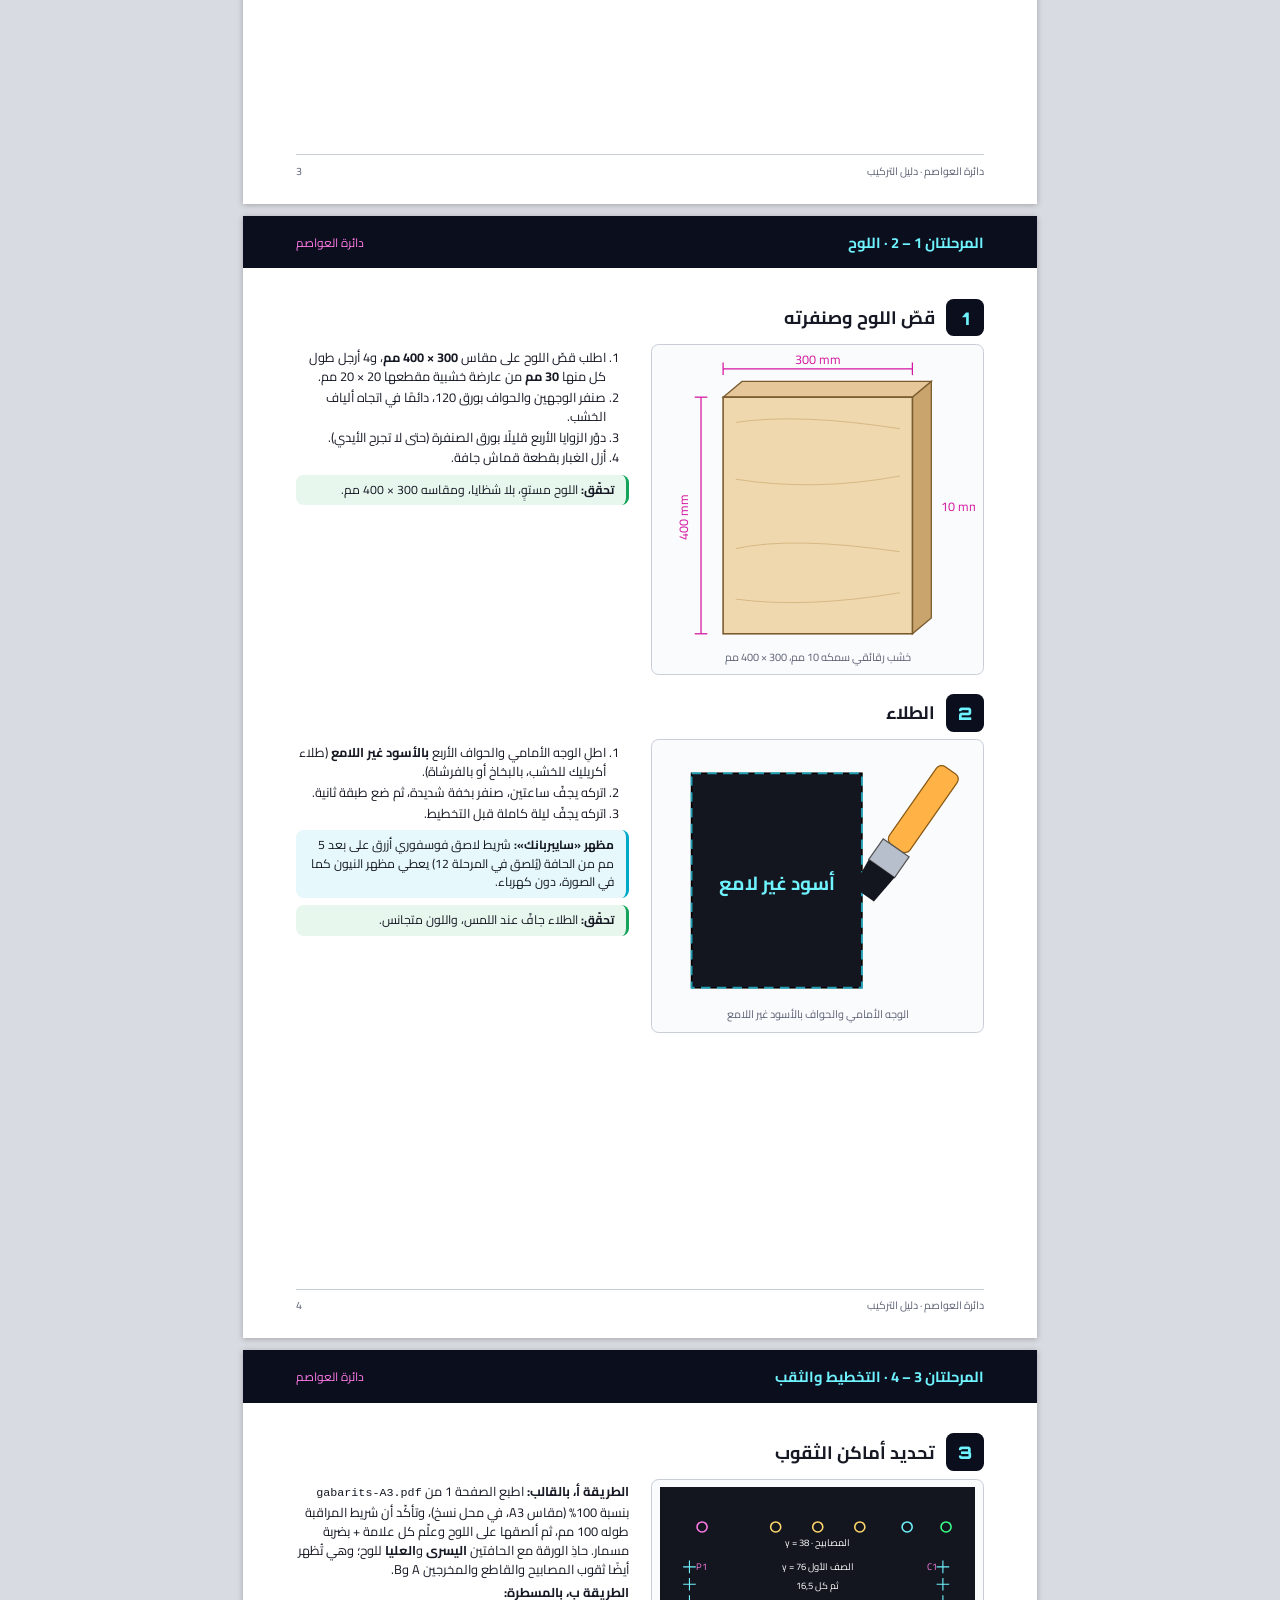
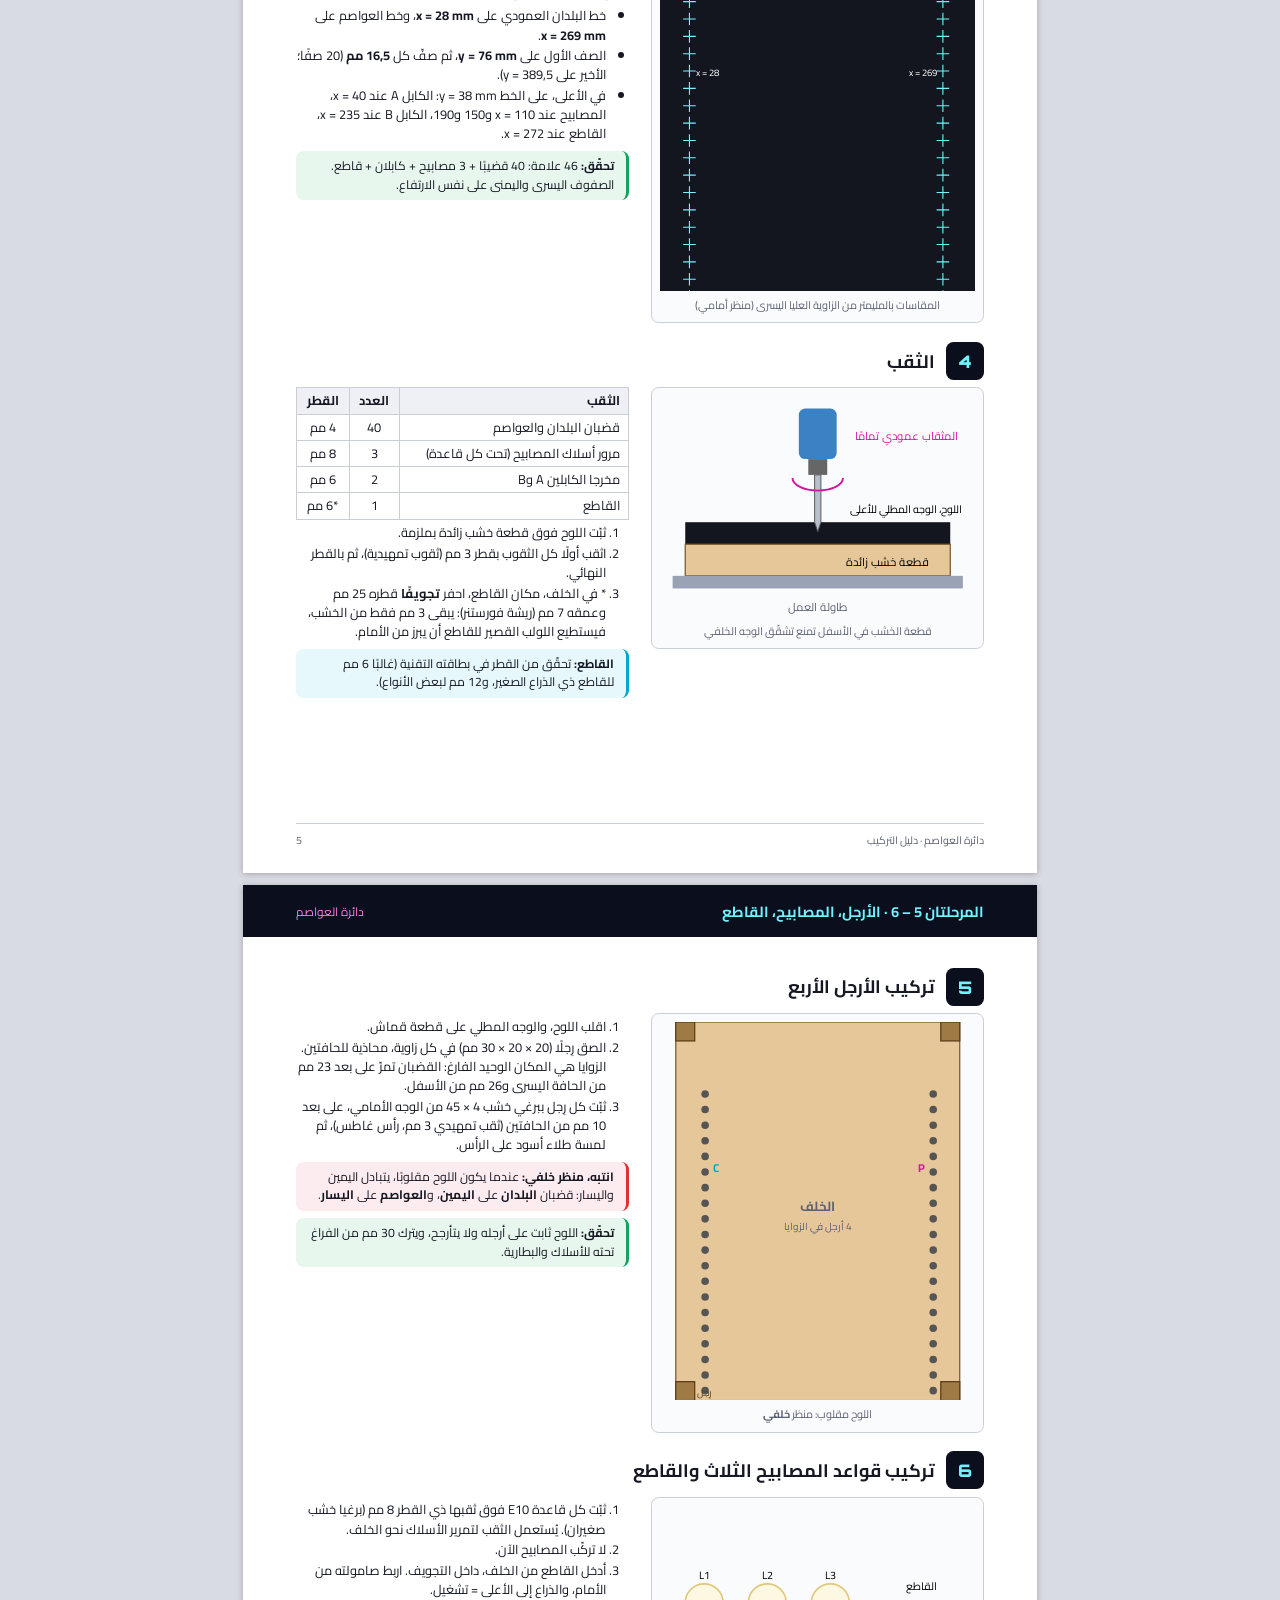
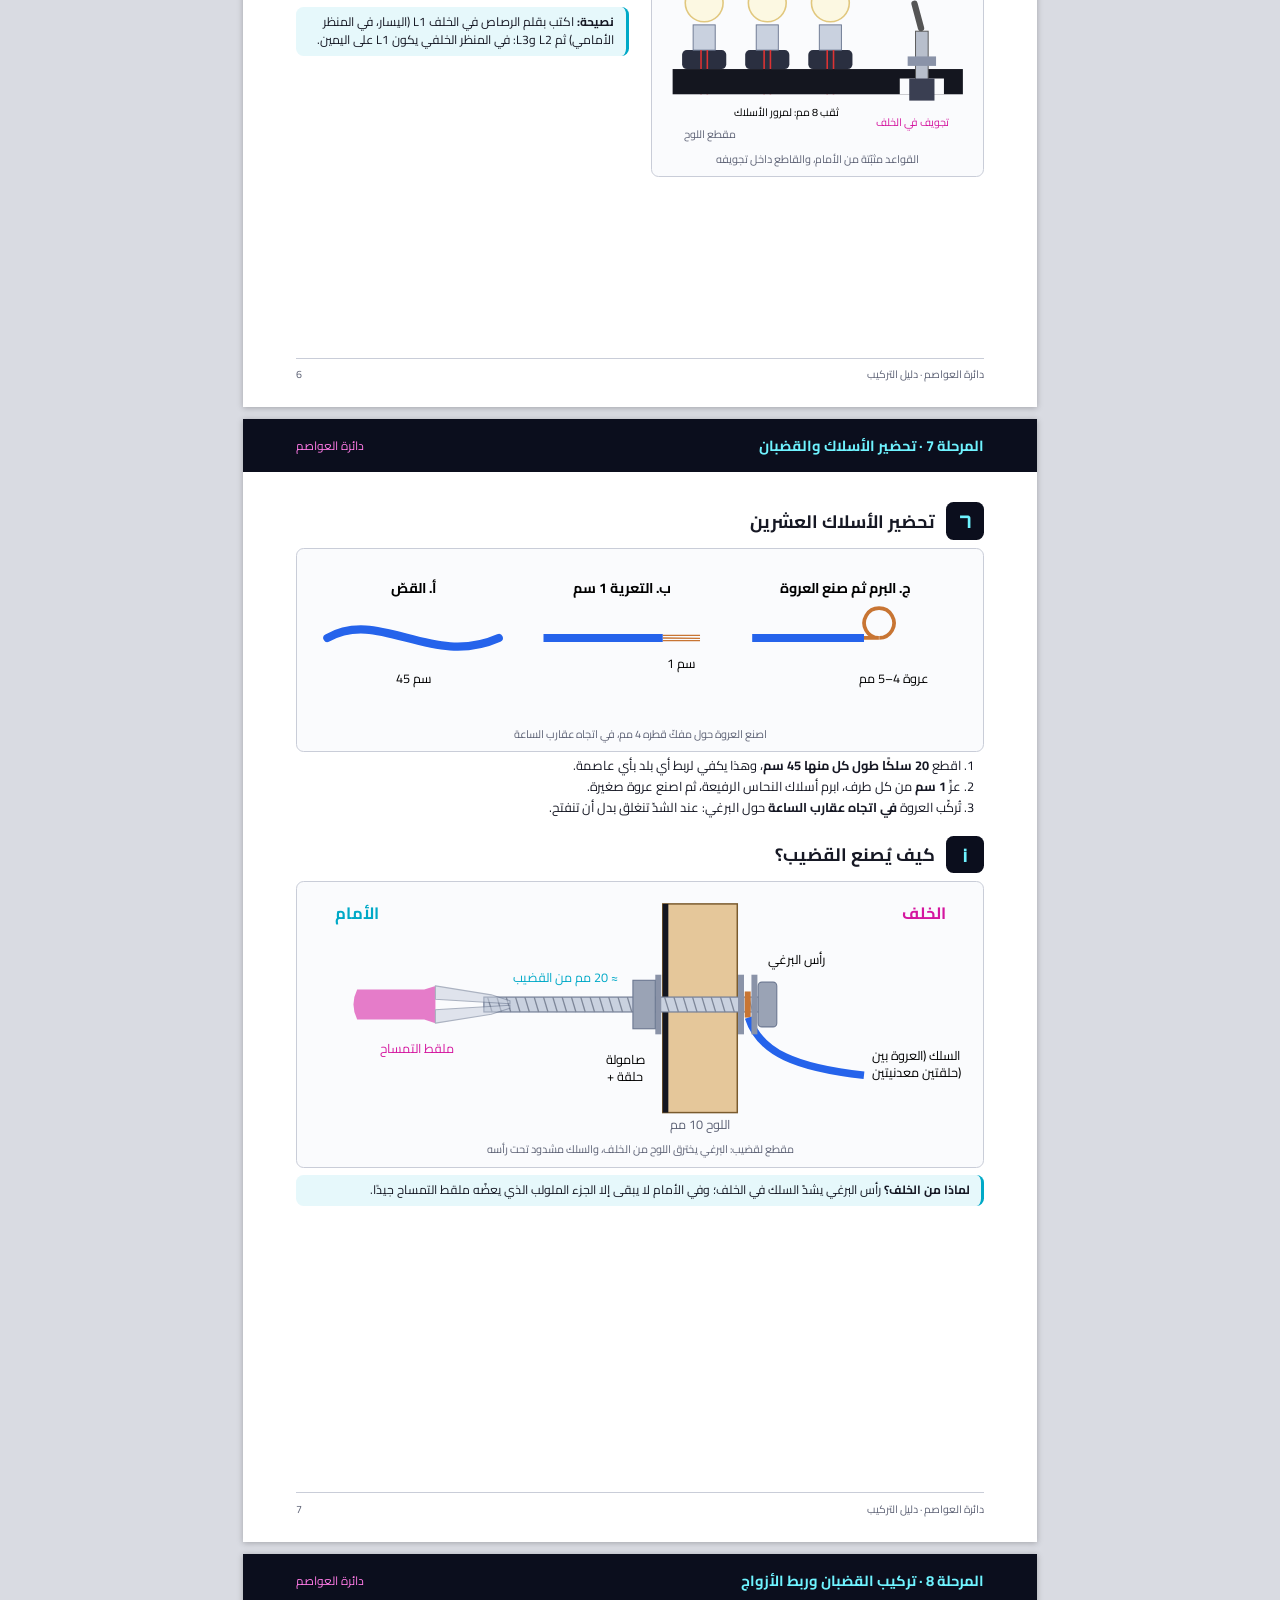
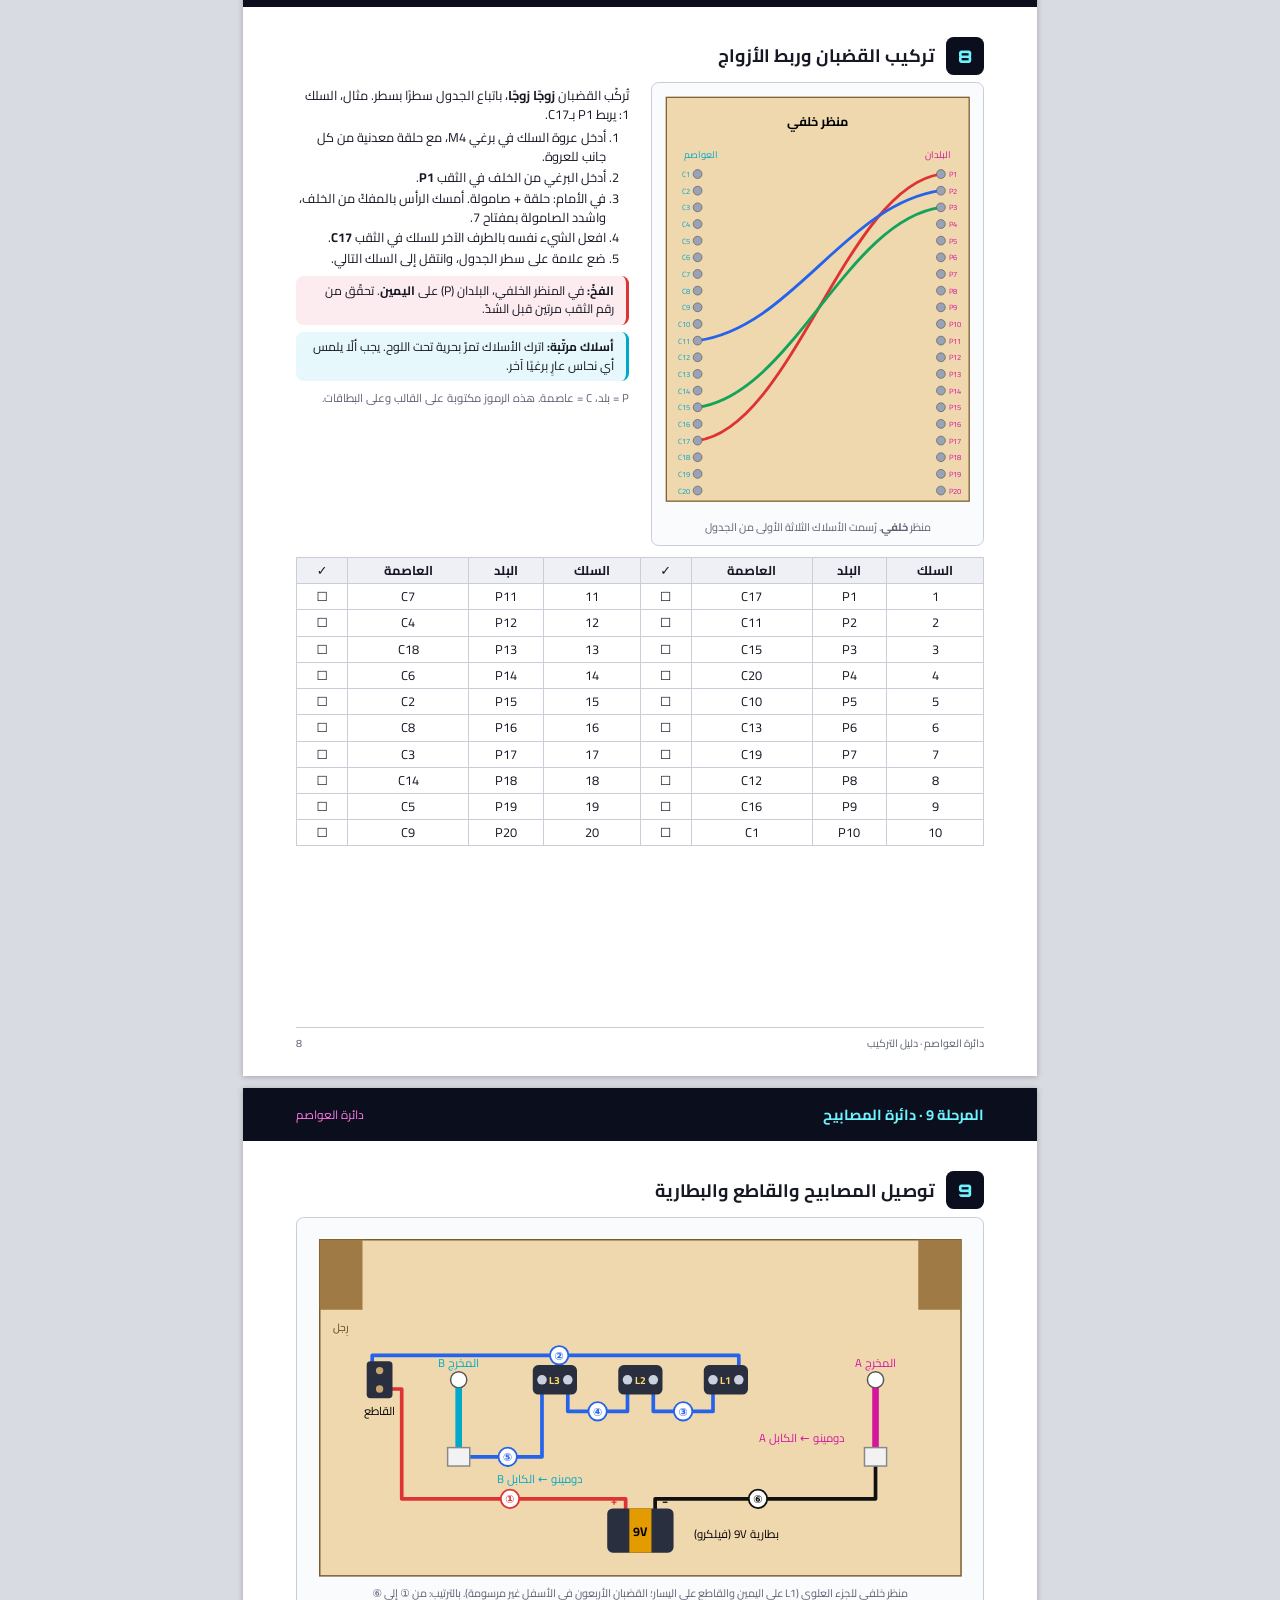
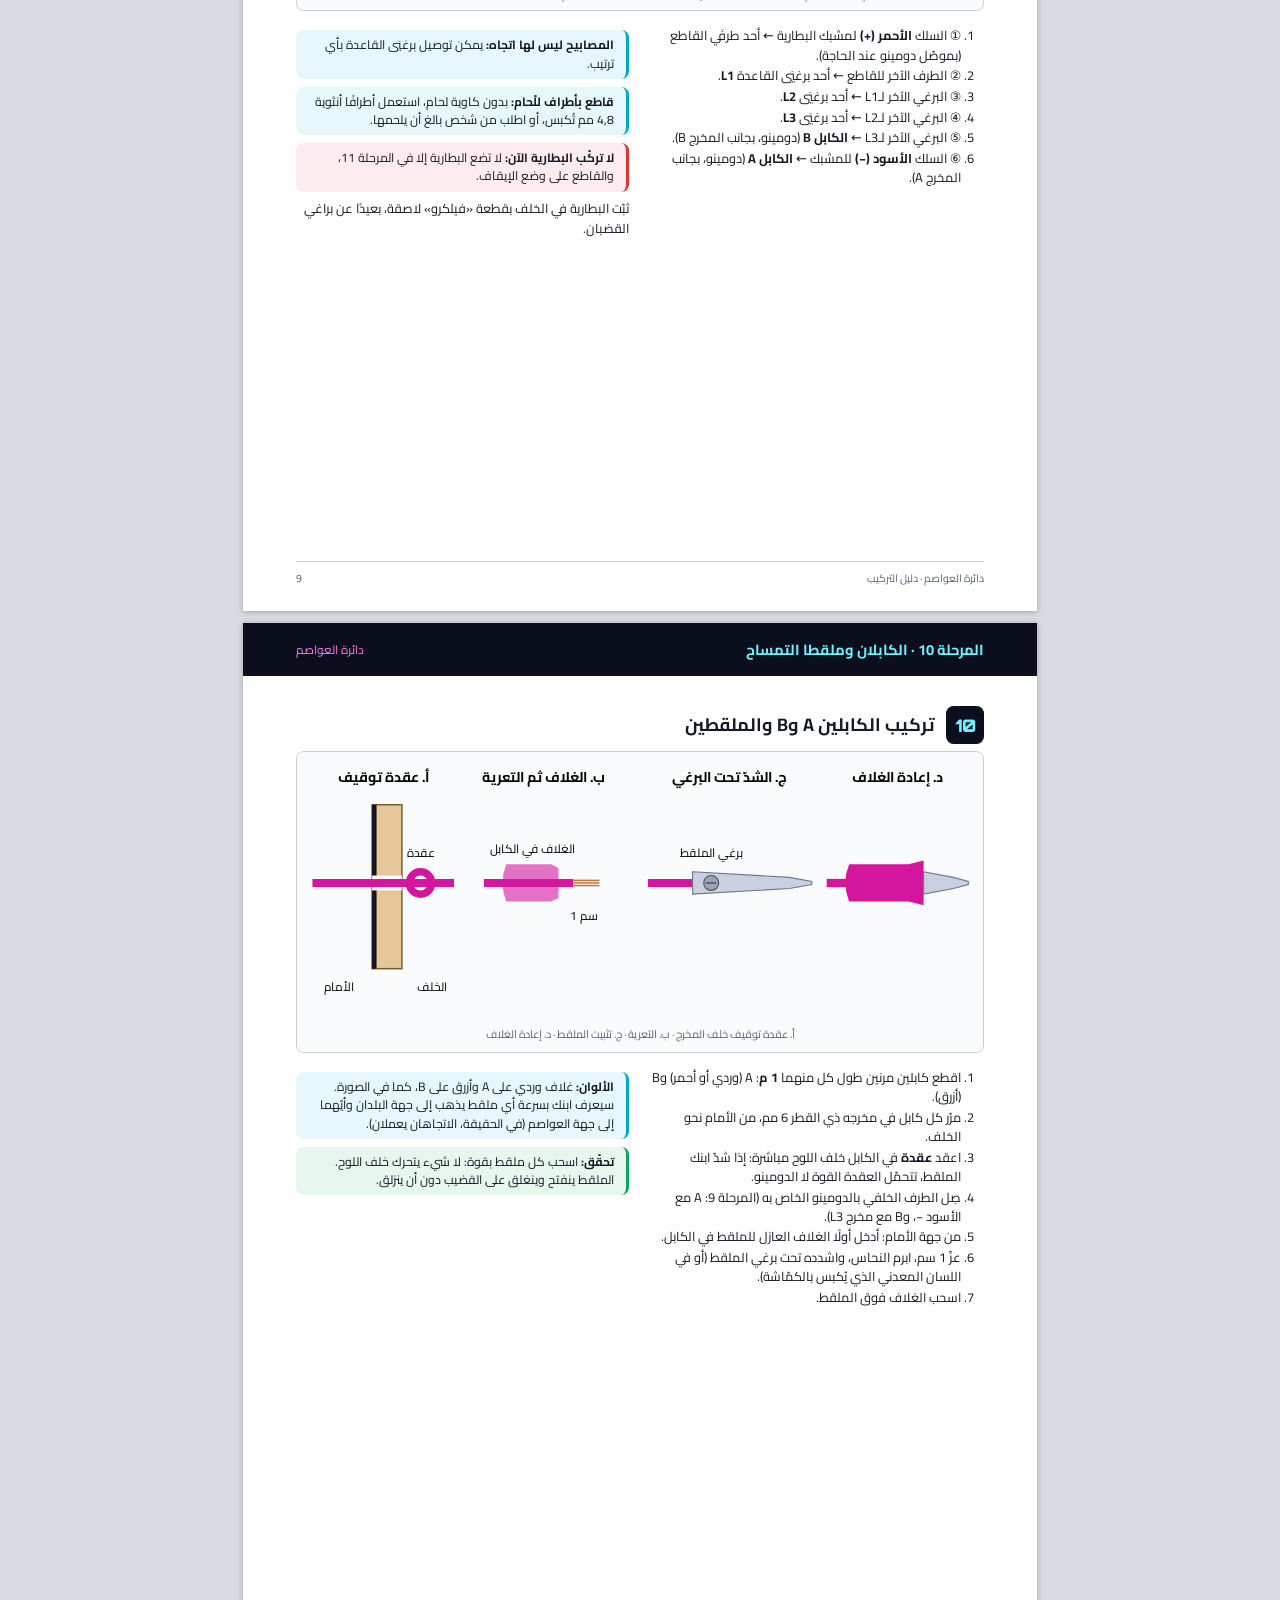
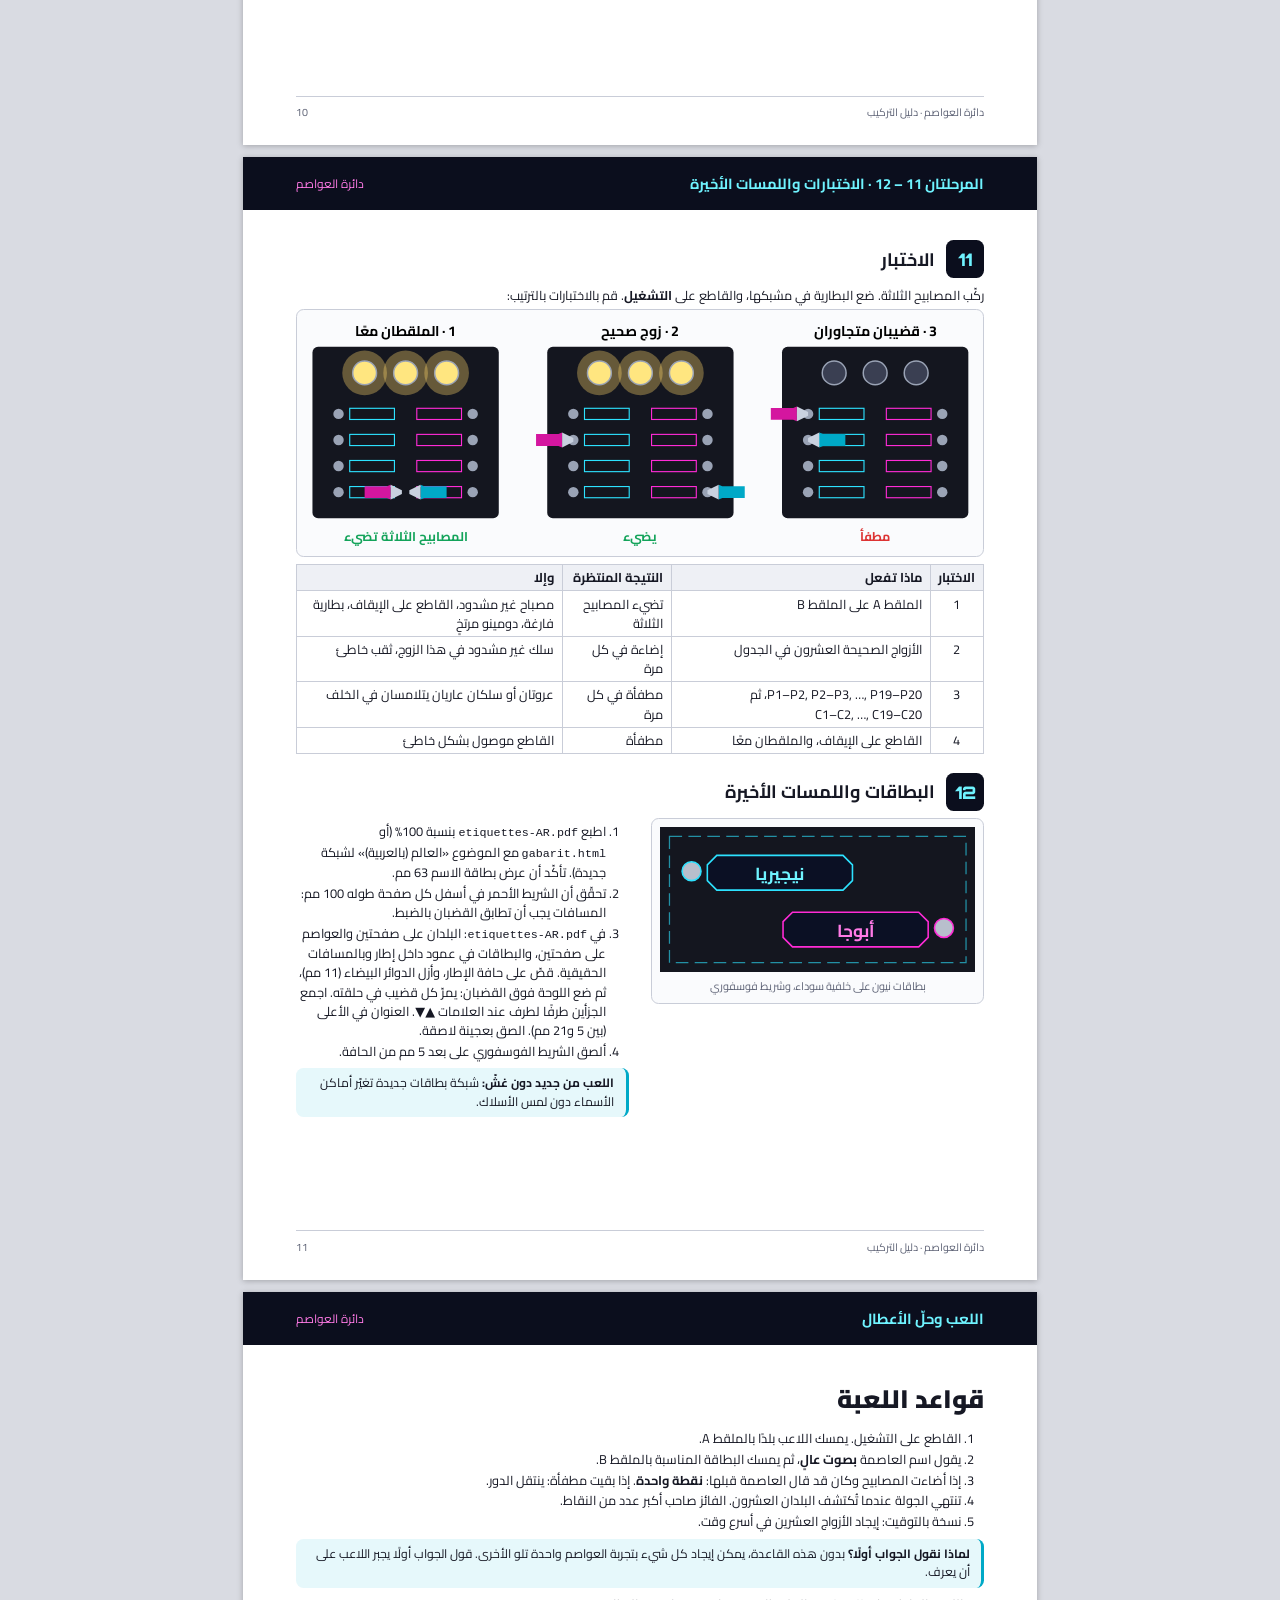
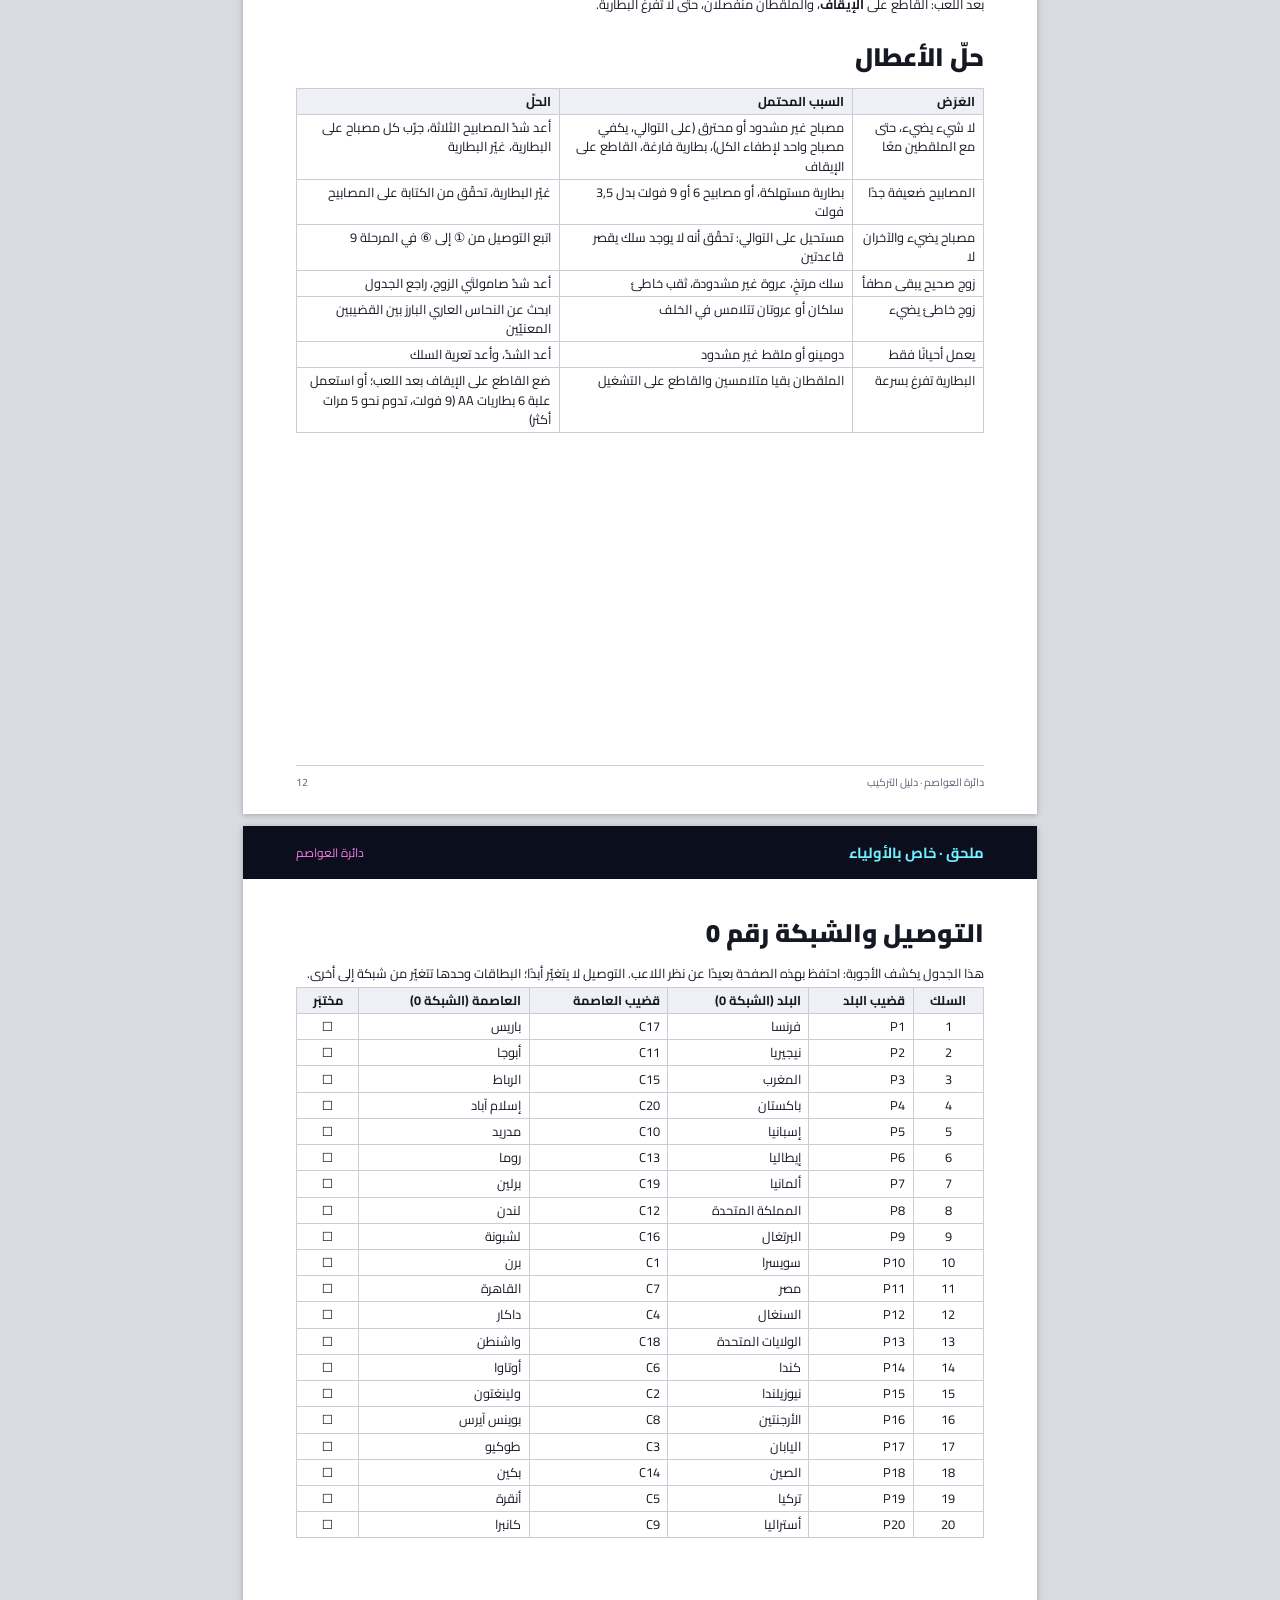
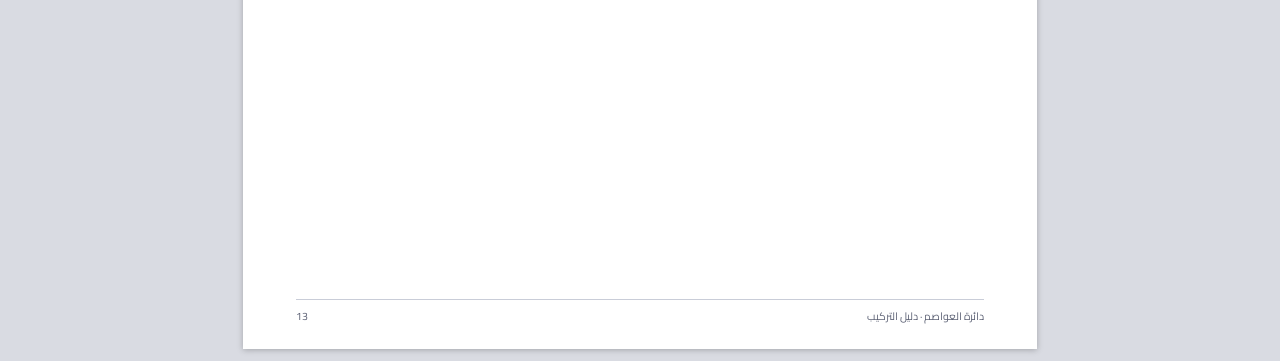
==== commit b0b20568: "Étiquettes arabes en panneaux encadrés : pays sur 2 pages, capitales sur 2 pages Étiquettes en colon" ====
--- a/jeu-pays-capitales/notice-montage-ar.html
+++ b/jeu-pays-capitales/notice-montage-ar.html
@@ -452,8 +452,8 @@
       <div>
         <ol>
           <li>اطبع <code>etiquettes-AR.pdf</code> بنسبة 100% (أو <code>gabarit.html</code> مع الموضوع «العالم (بالعربية)» لشبكة جديدة). تأكّد أن عرض بطاقة الاسم 63 مم.</li>
-          <li>قصّها على حافة الشكل الأسود، ثم غلّفها بشريط لاصق شفاف إن أردت (قبل إزالة الدائرة البيضاء).</li>
-          <li>في <code>etiquettes-AR.pdf</code>: الصفحة 1 للبلدان والصفحة 2 للعواصم. لكل بطاقة حلقة: أزل الدائرة البيضاء (11 مم) واقطع الشق، ثم أدخل الحلقة حول القضيب فتأخذ البطاقة مكانها وحدها. العنوان في الأعلى (بين 5 و21 مم)، ورأس العمود فوق البطاقة الأولى (بين 52 و66 مم). الصق بعجينة لاصقة.</li>
+          <li>تحقّق أن الشريط الأحمر في أسفل كل صفحة طوله 100 مم: المسافات يجب أن تطابق القضبان بالضبط.</li>
+          <li>في <code>etiquettes-AR.pdf</code>: البلدان على صفحتين والعواصم على صفحتين، والبطاقات في عمود داخل إطار وبالمسافات الحقيقية. قصّ على حافة الإطار، وأزل الدوائر البيضاء (11 مم)، ثم ضع اللوحة فوق القضبان: يمرّ كل قضيب في حلقته. اجمع الجزأين طرفًا لطرف عند العلامات ▲▼. العنوان في الأعلى (بين 5 و21 مم). الصق بعجينة لاصقة.</li>
           <li>ألصق الشريط الفوسفوري على بعد 5 مم من الحافة.</li>
         </ol>
         <div class="tip"><b>اللعب من جديد دون غشّ:</b> شبكة بطاقات جديدة تغيّر أماكن الأسماء دون لمس الأسلاك.</div>
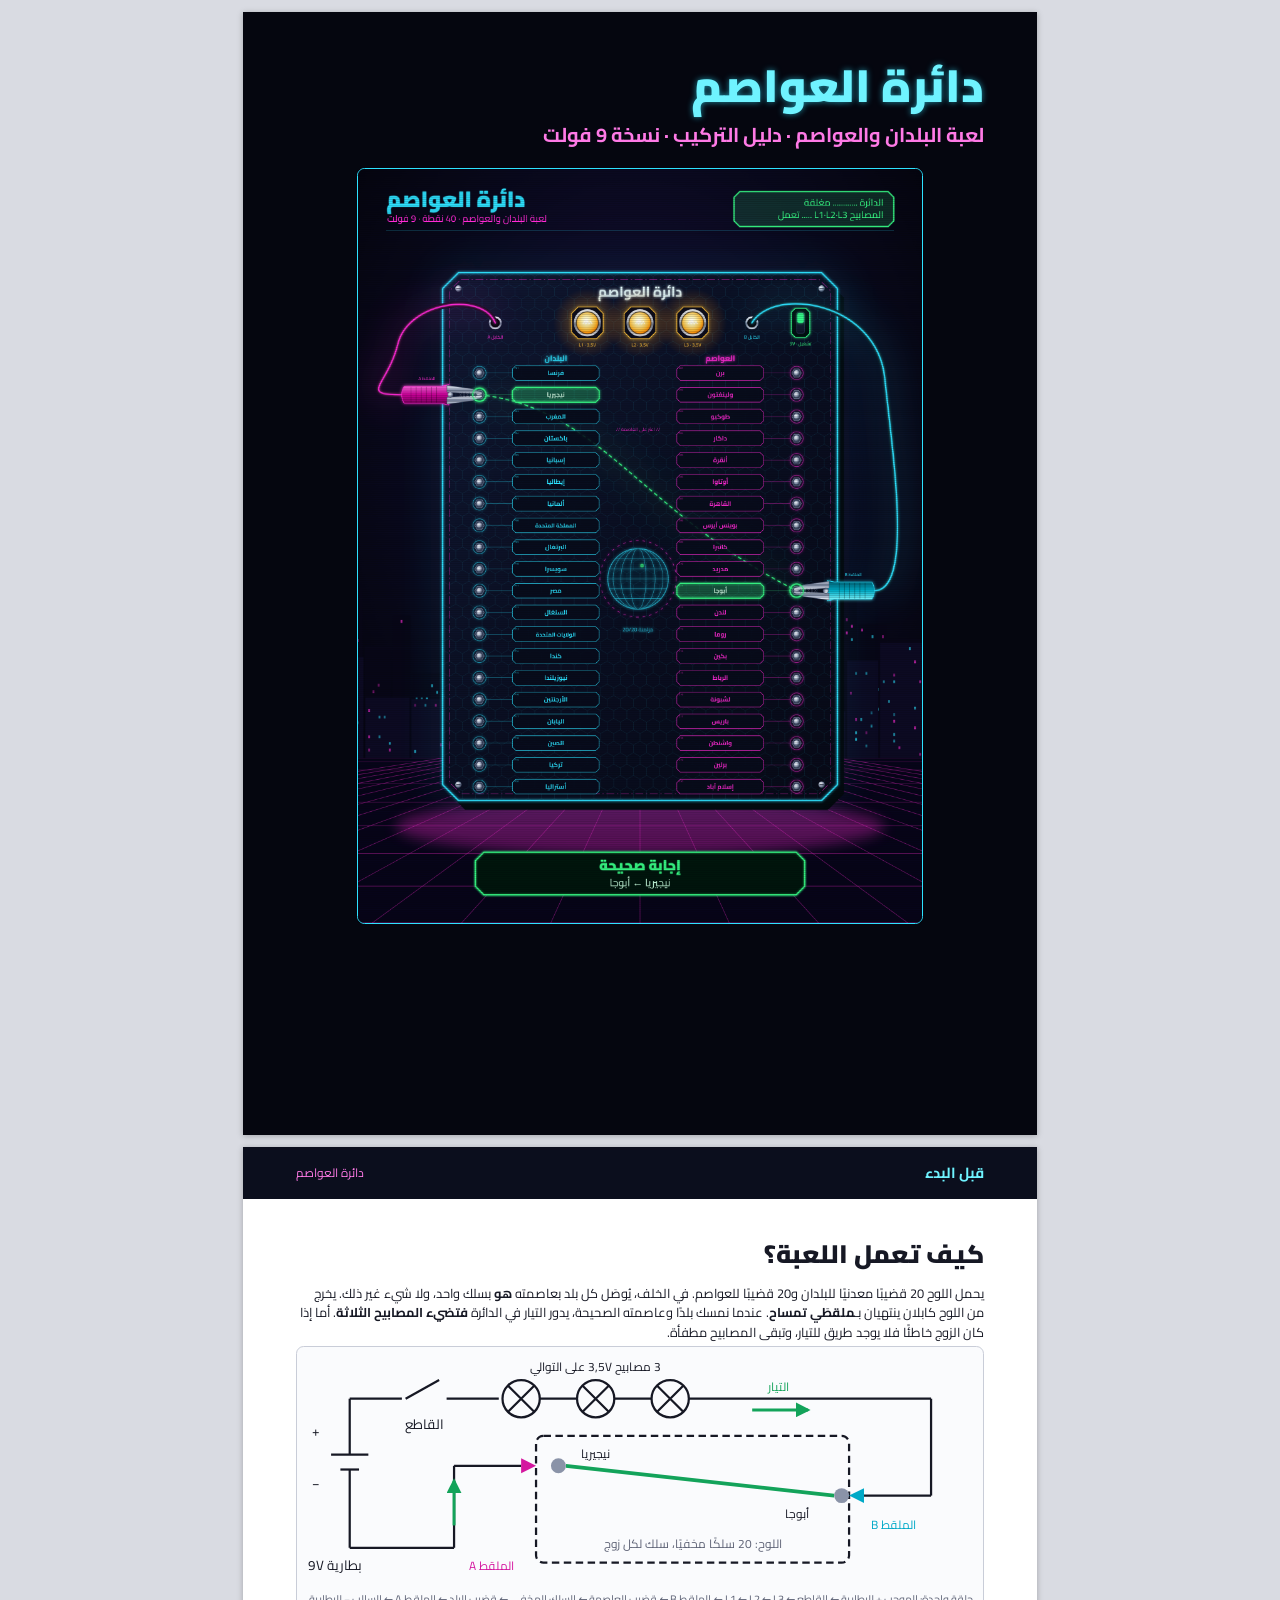
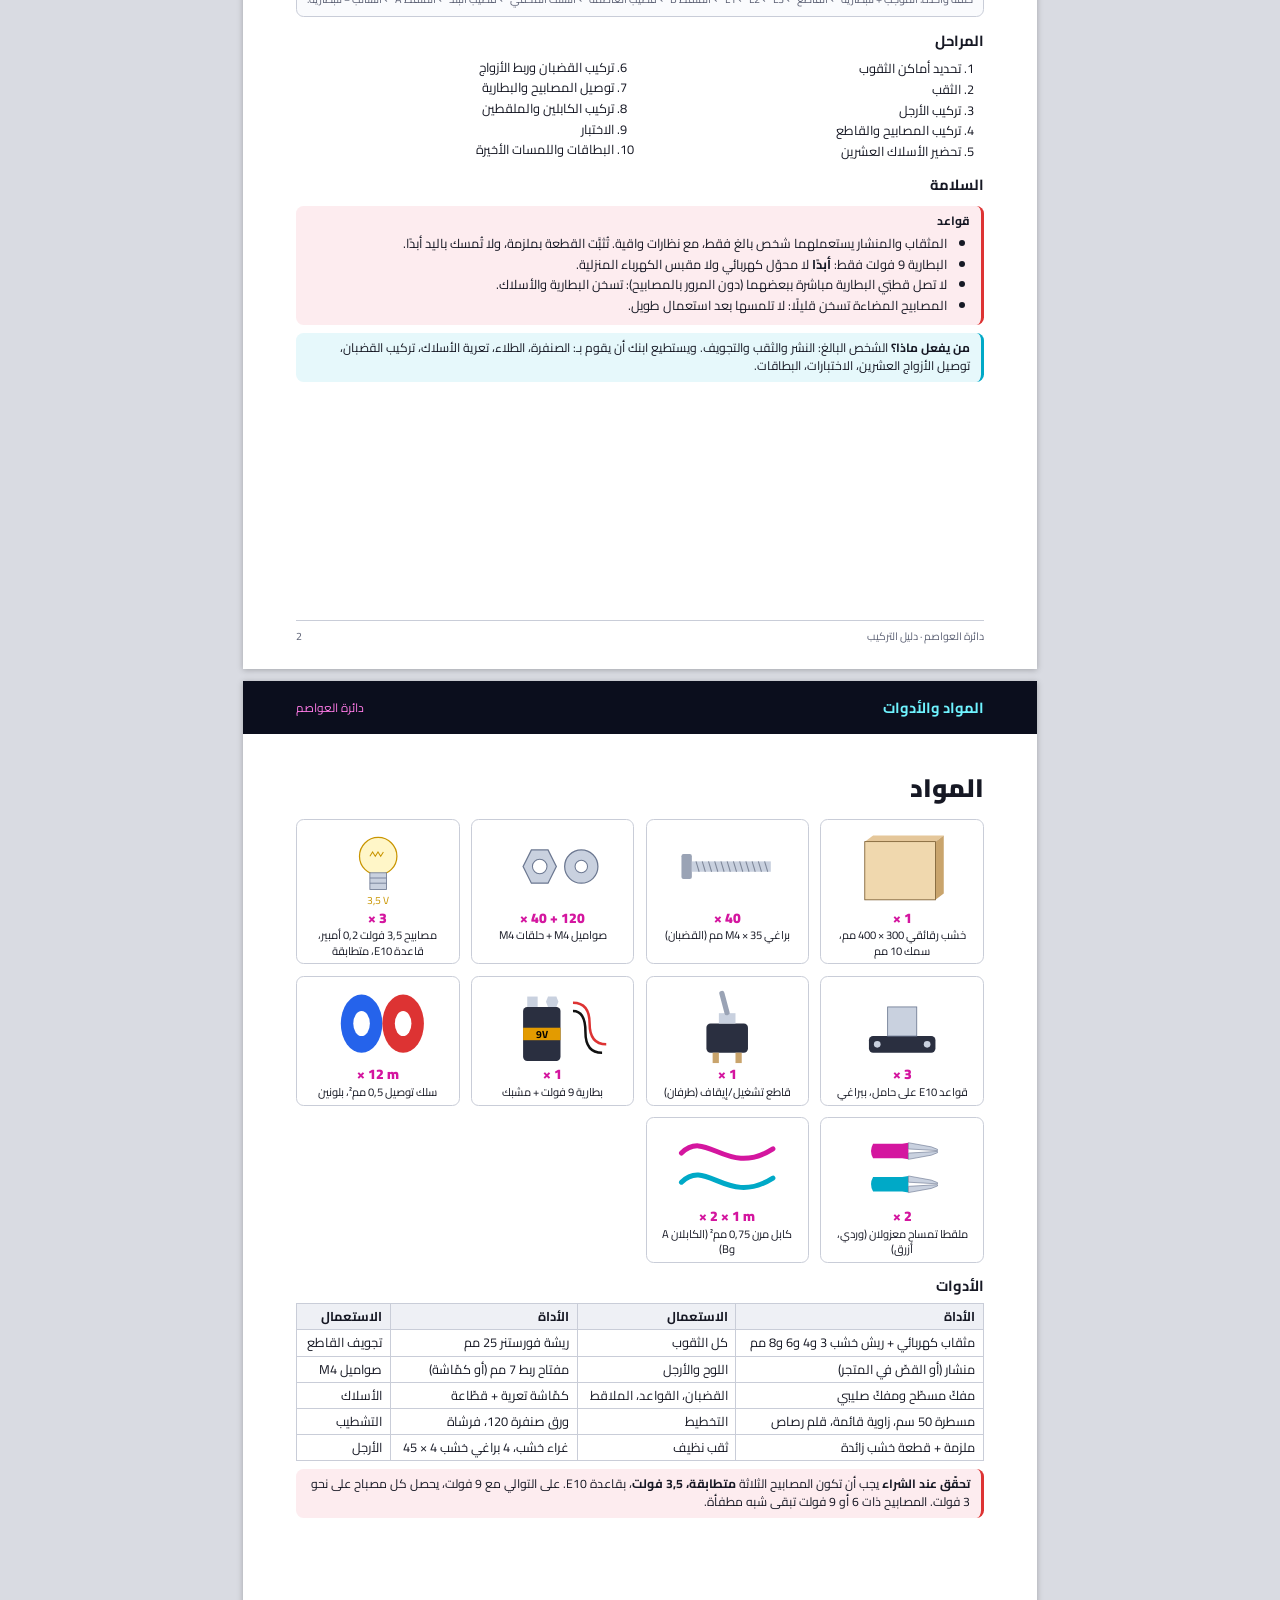
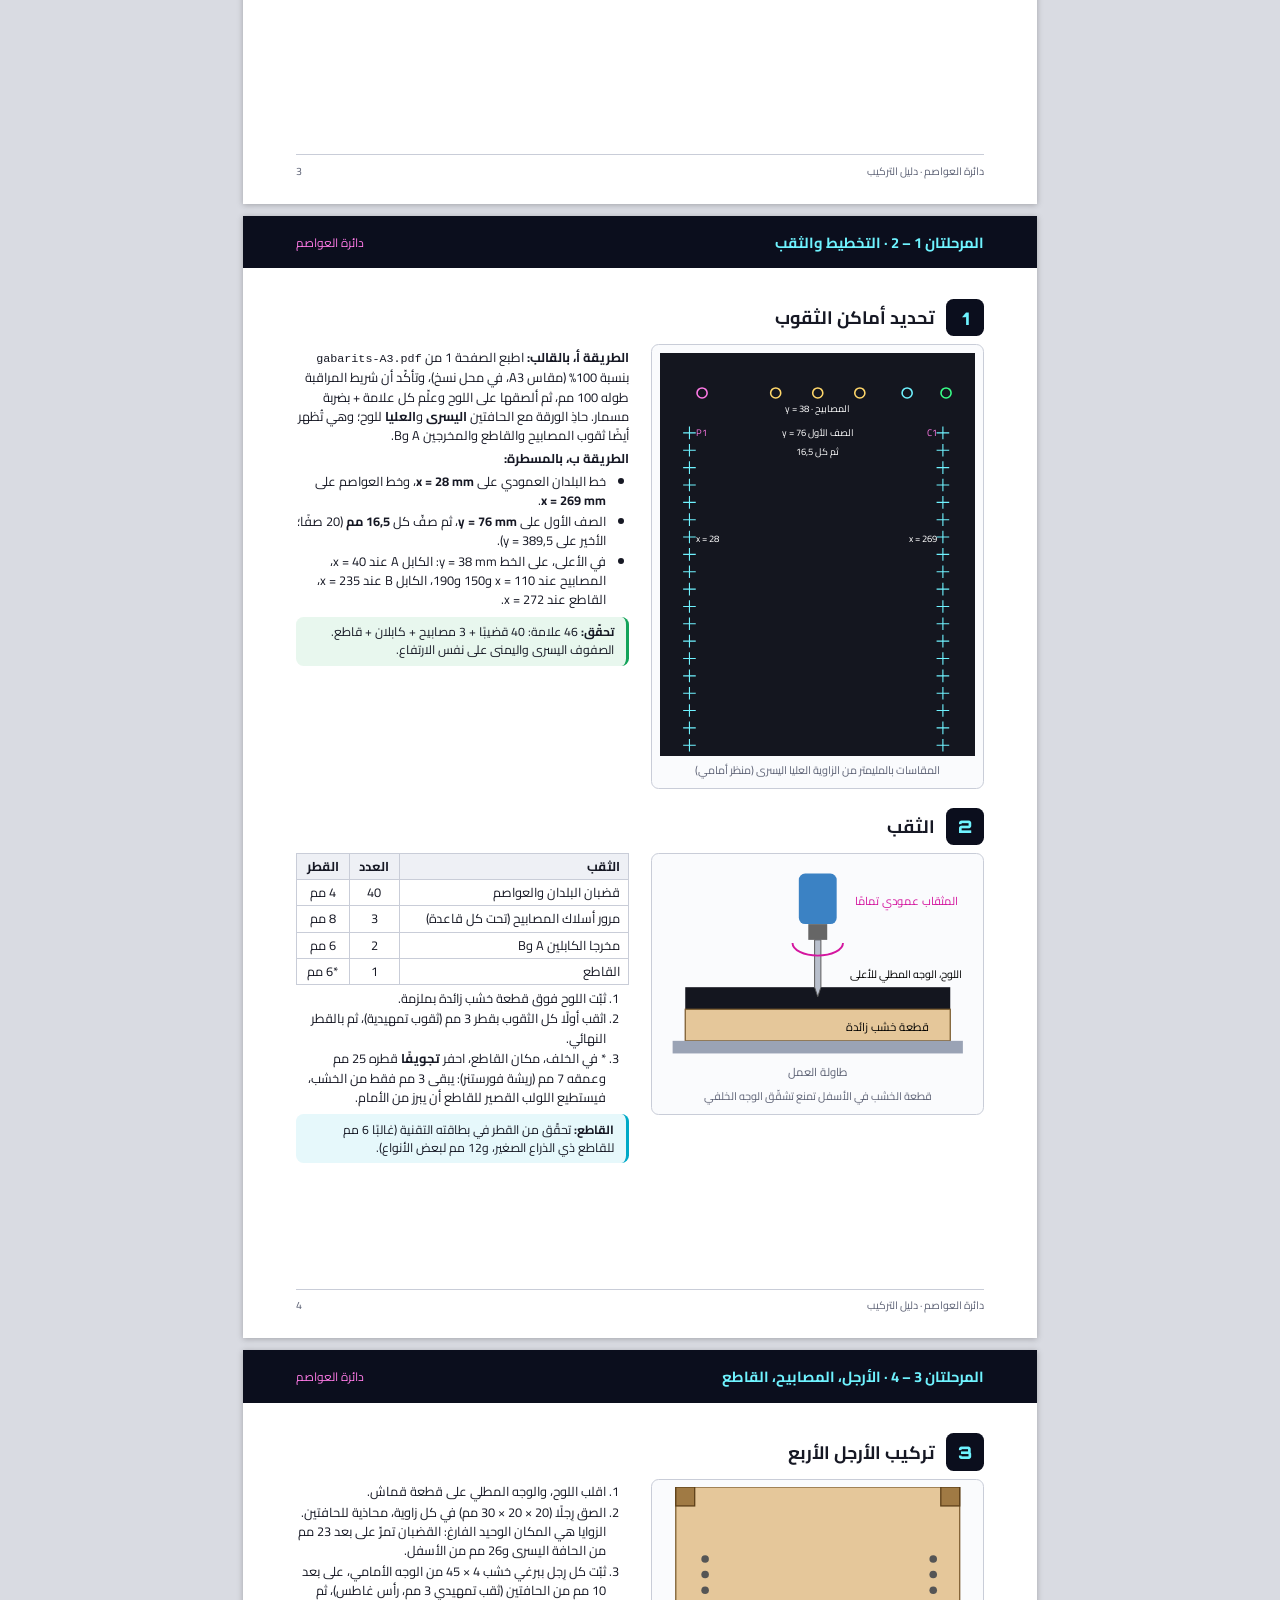
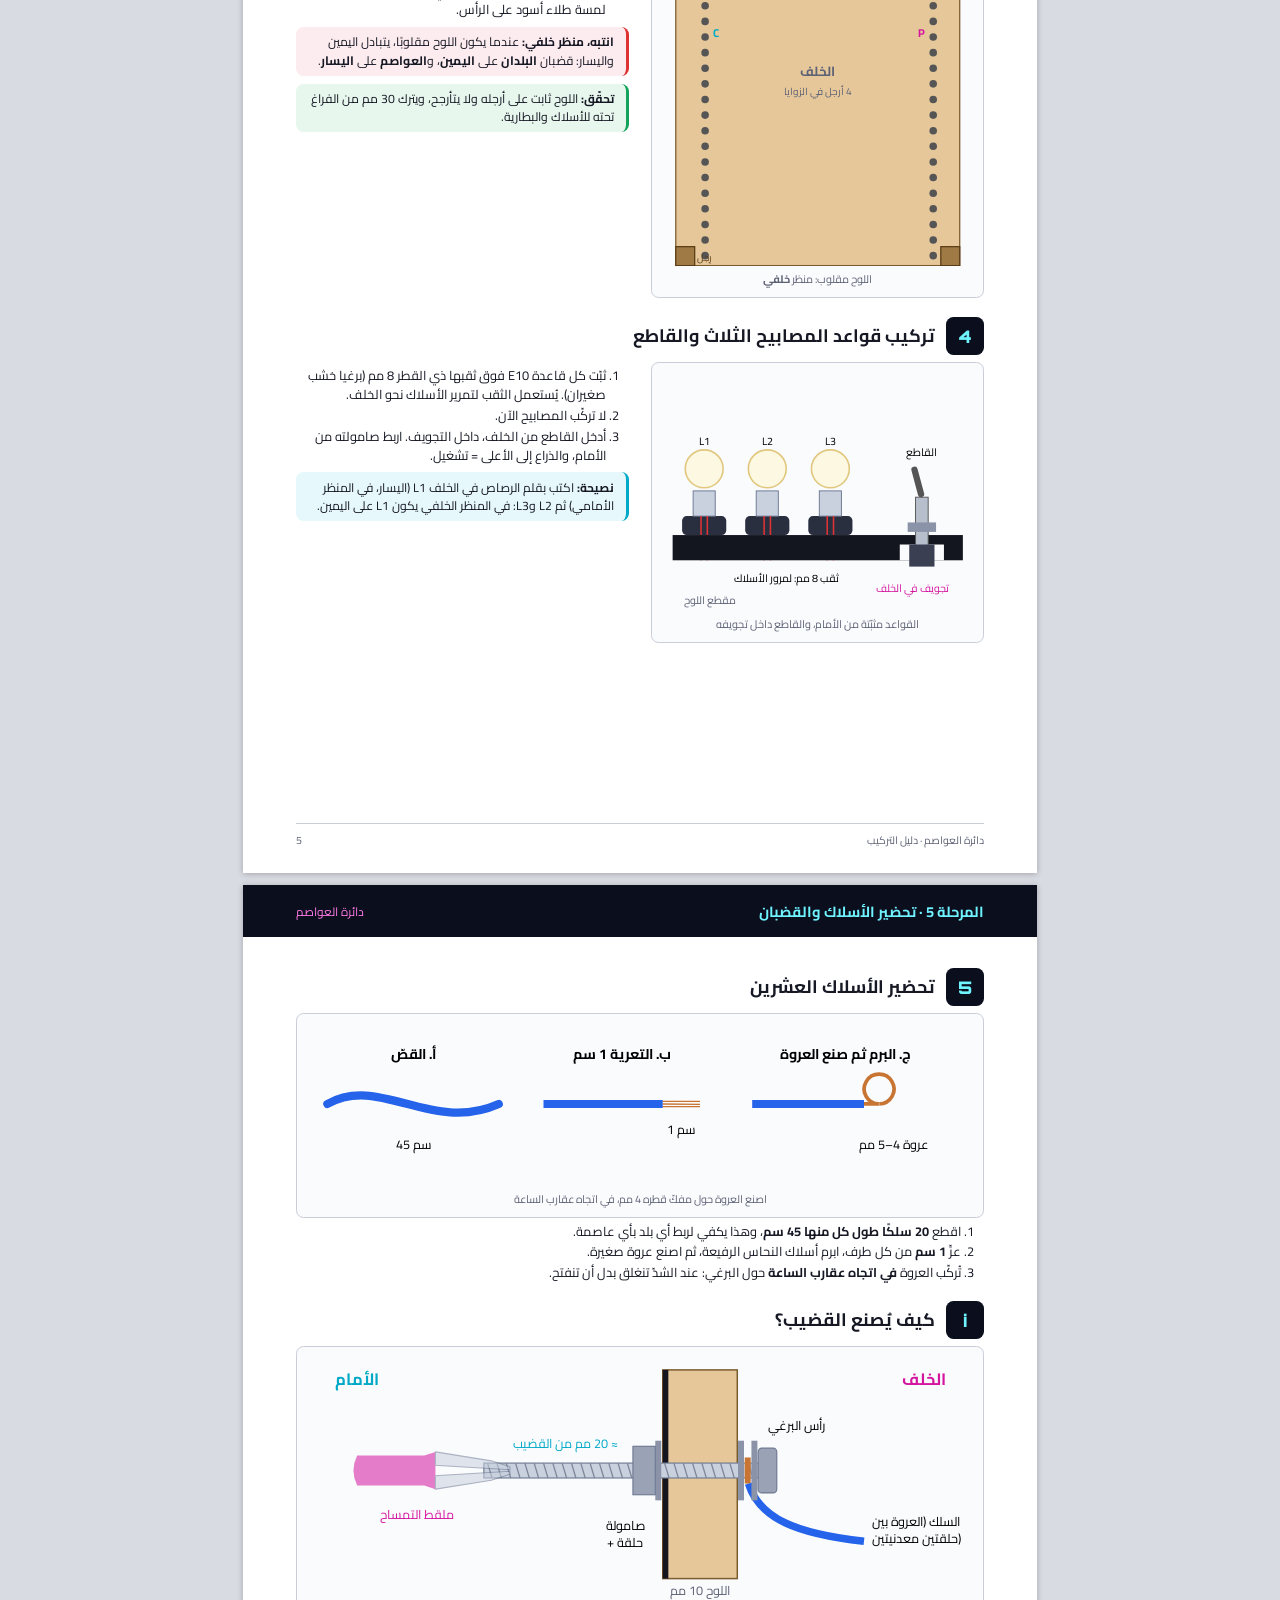
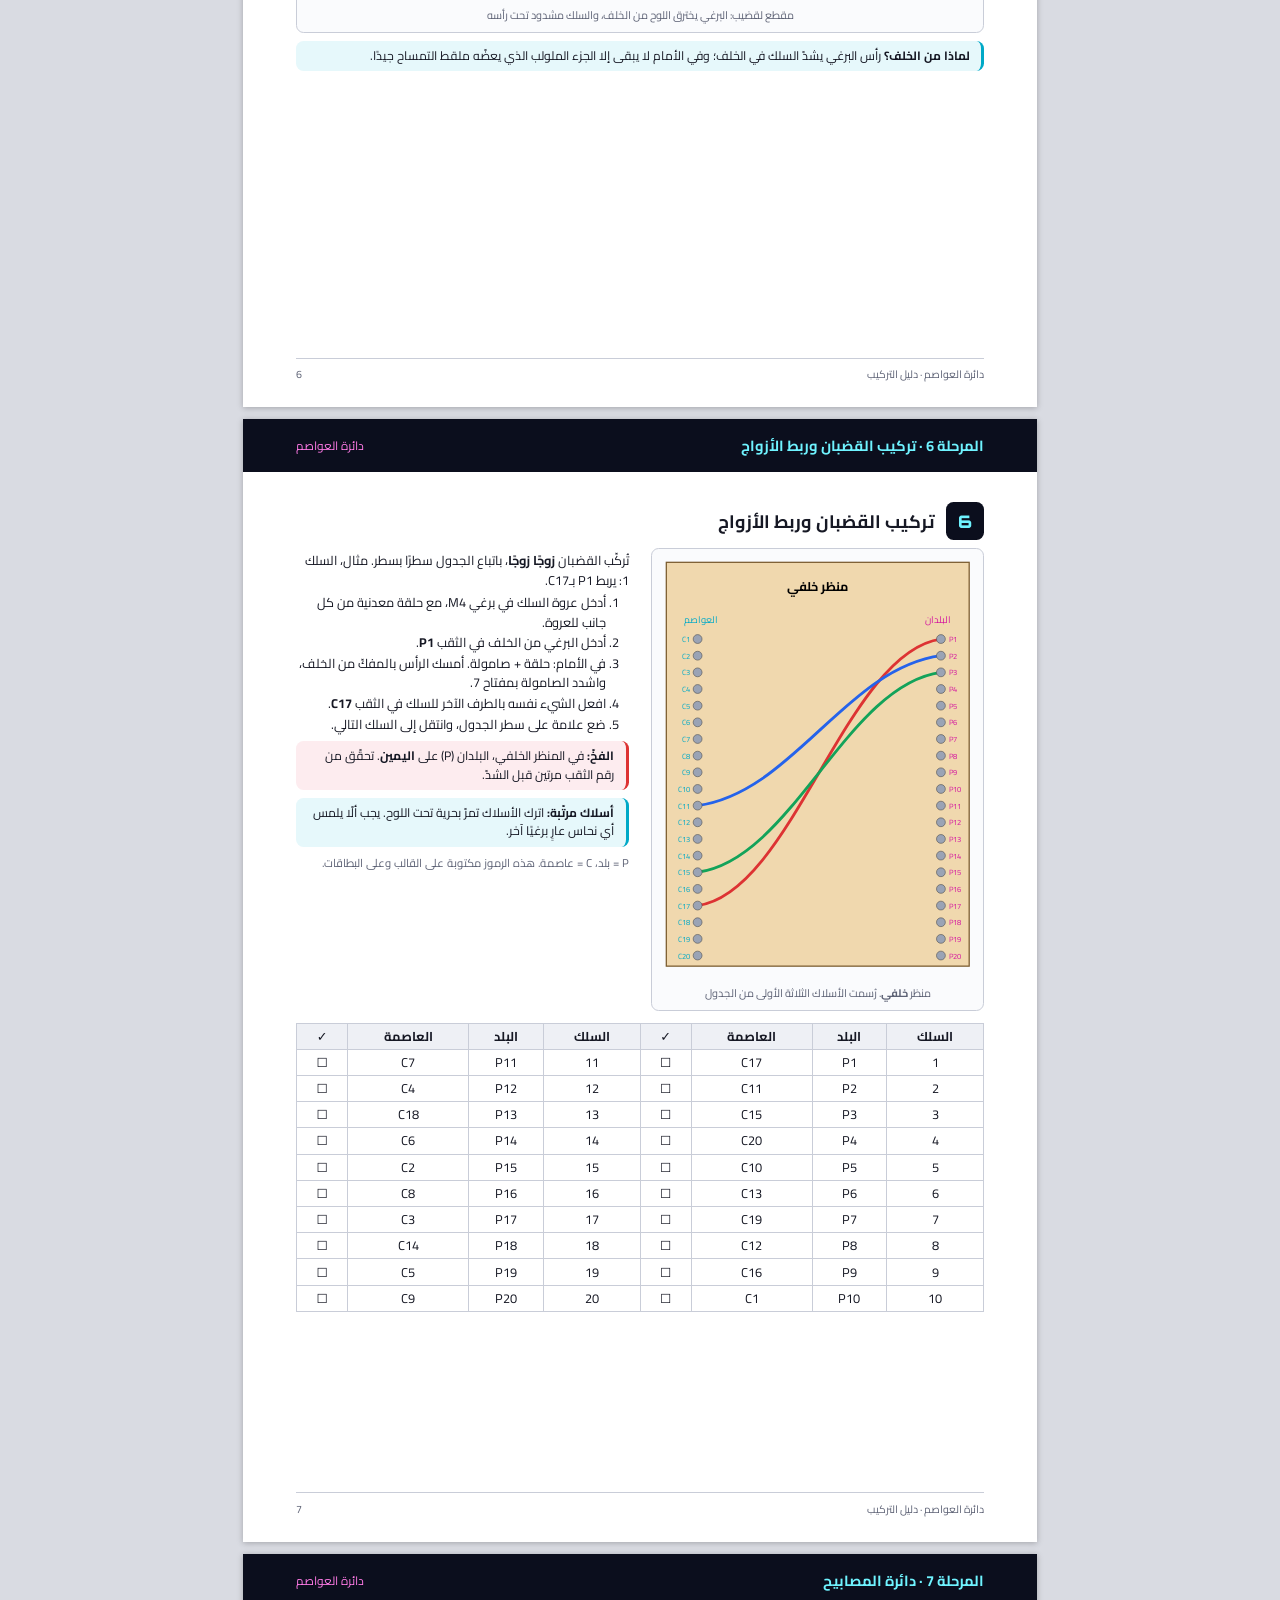
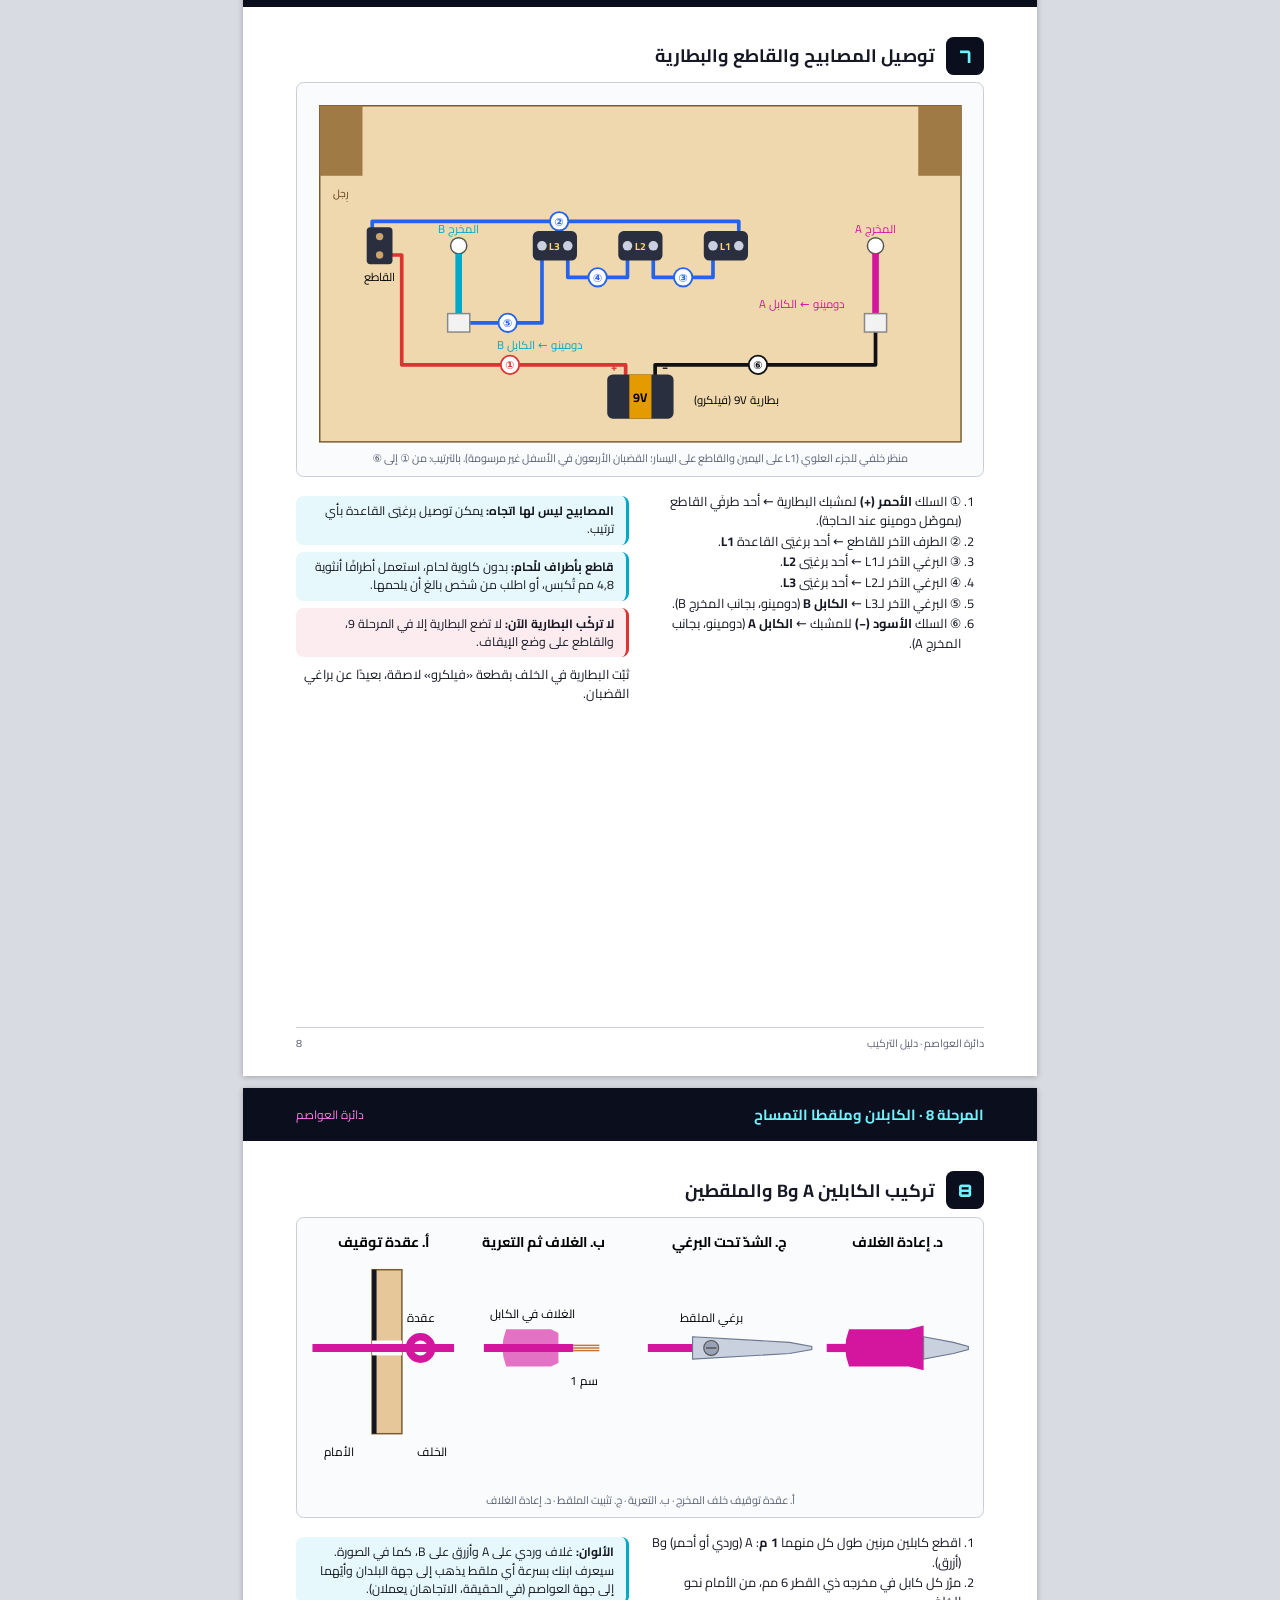
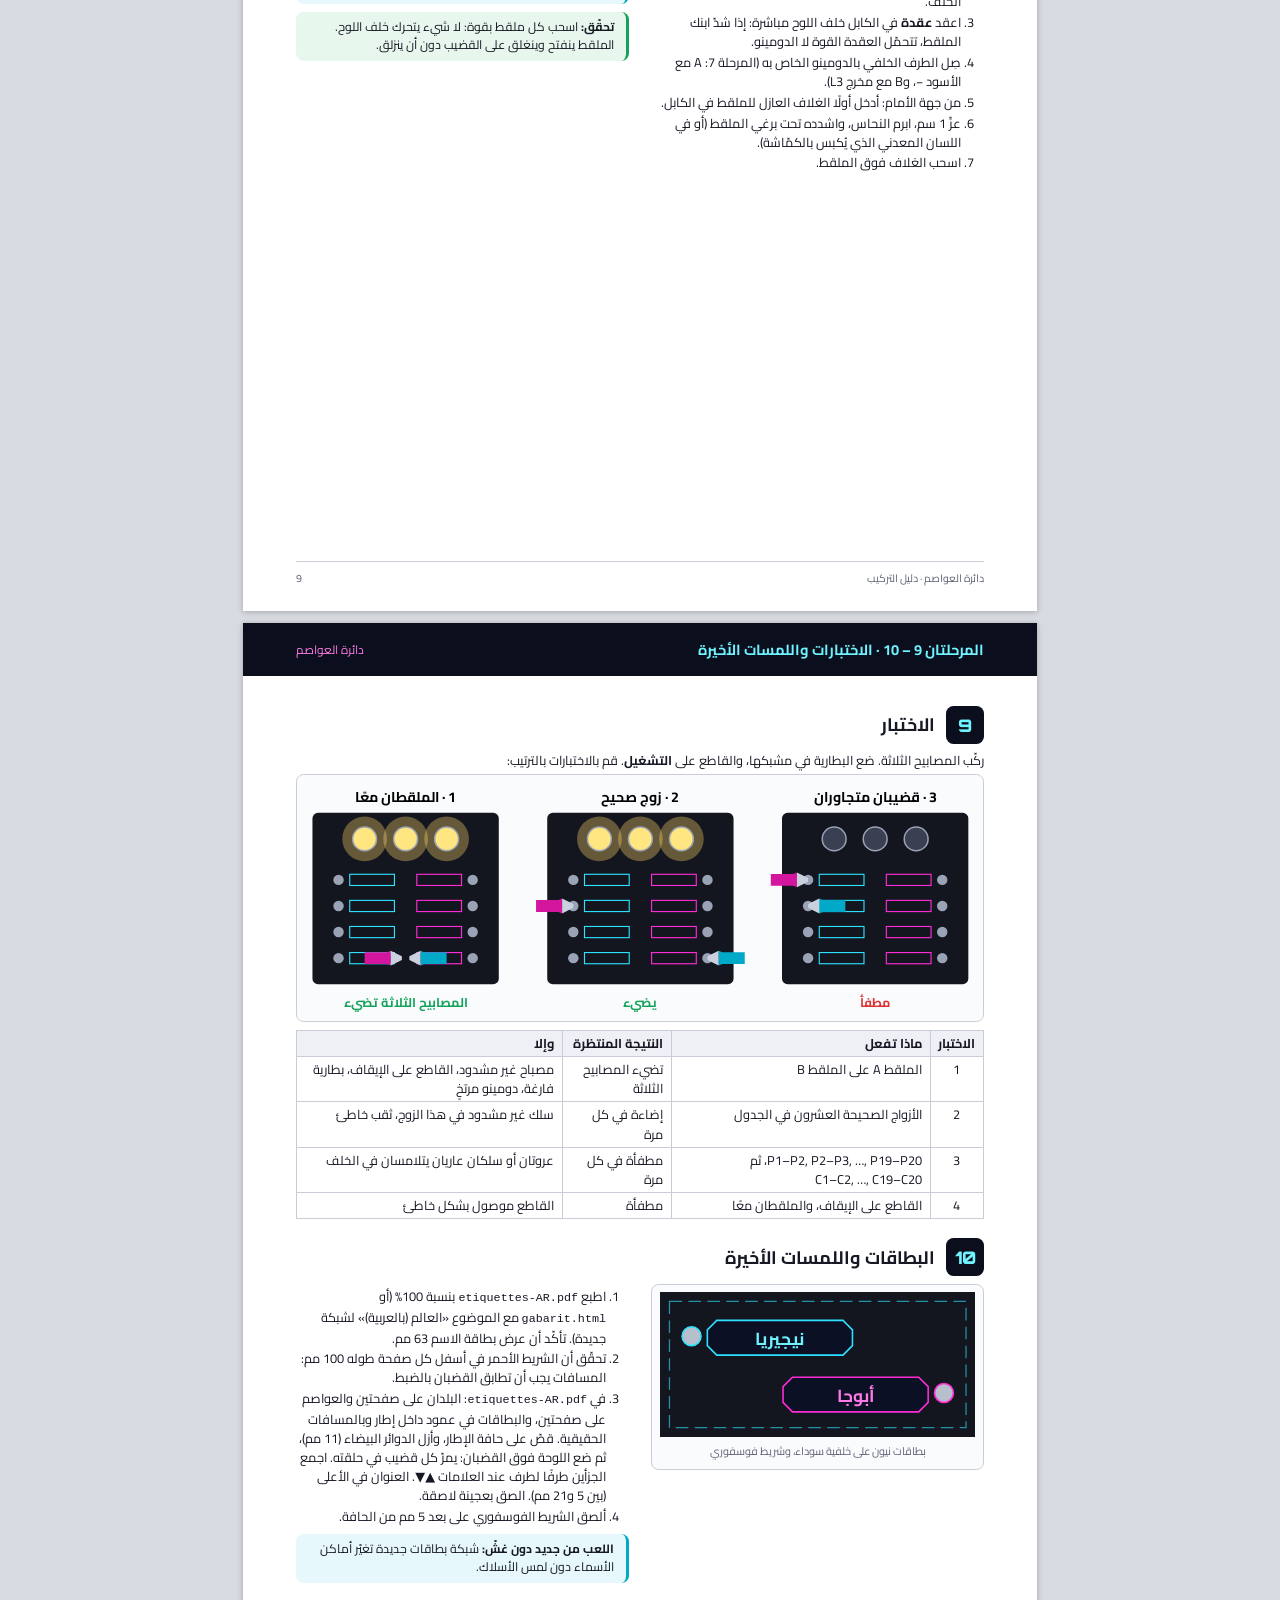
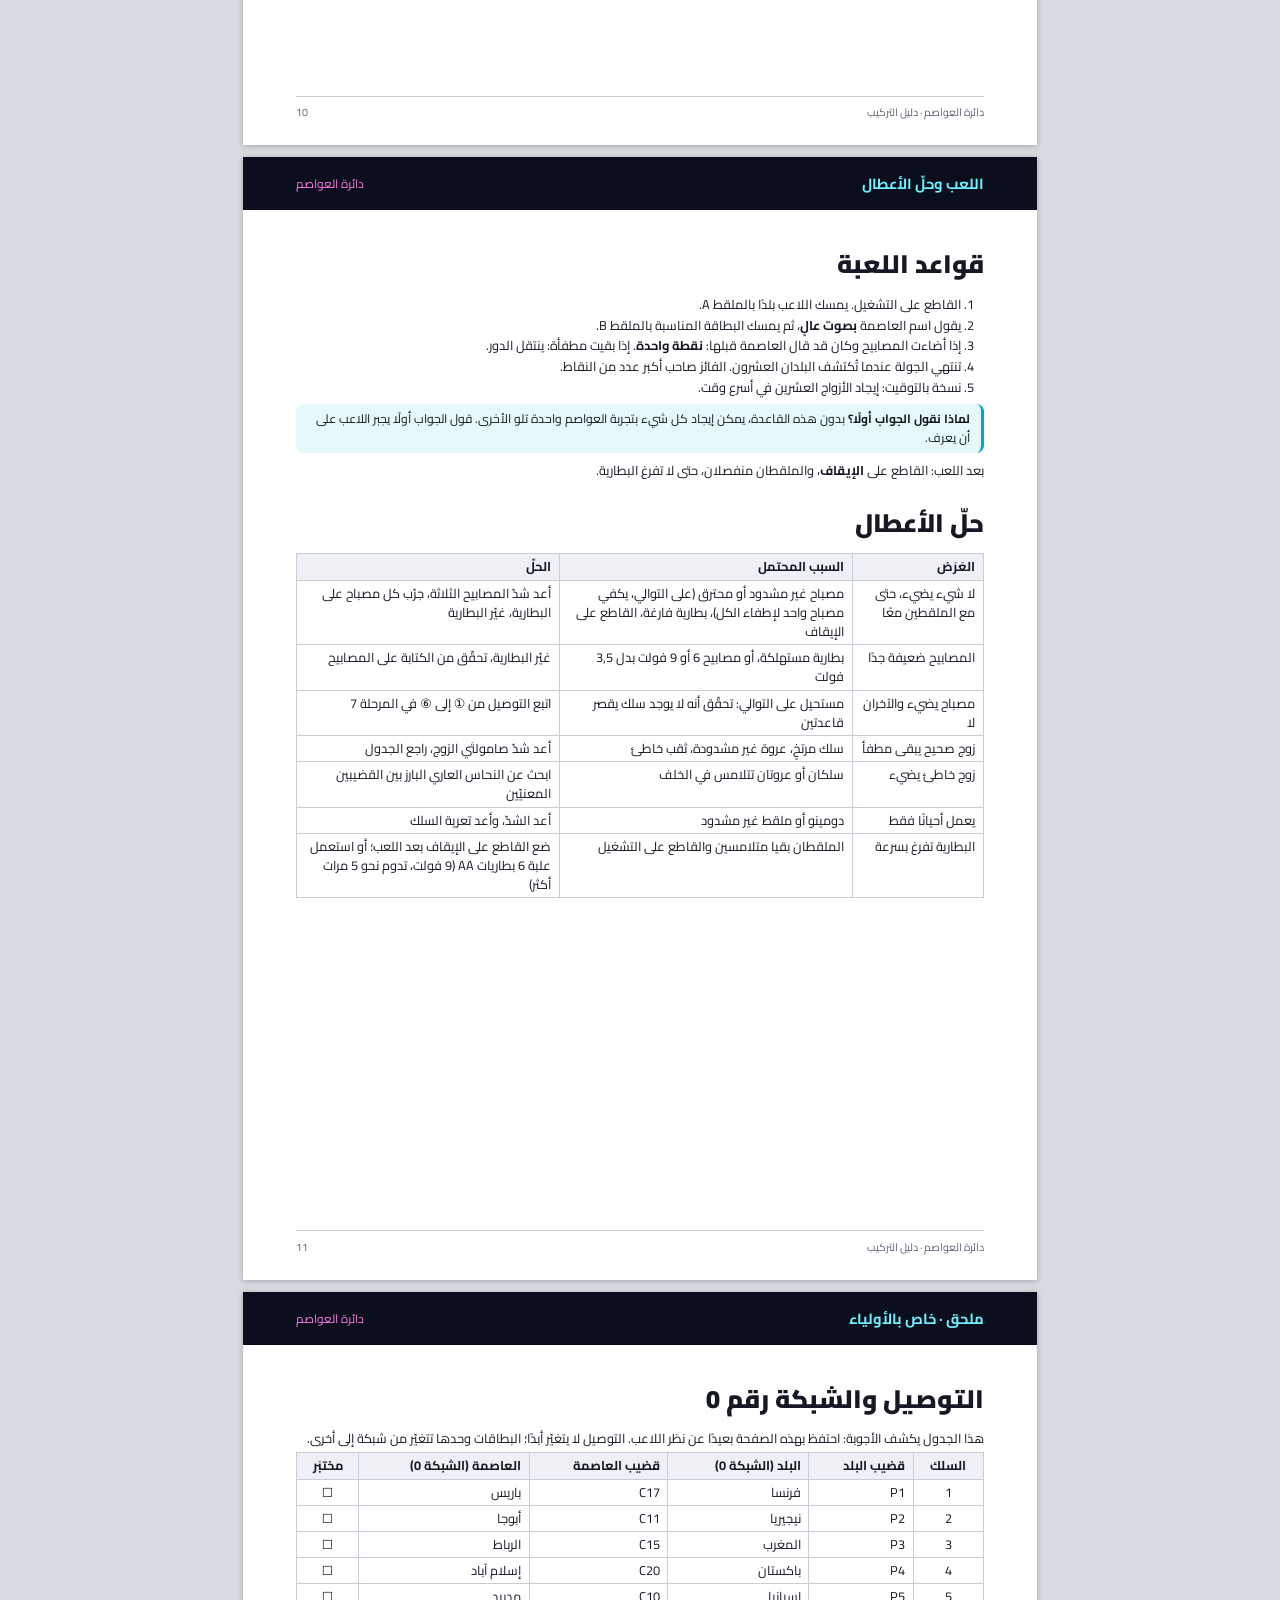
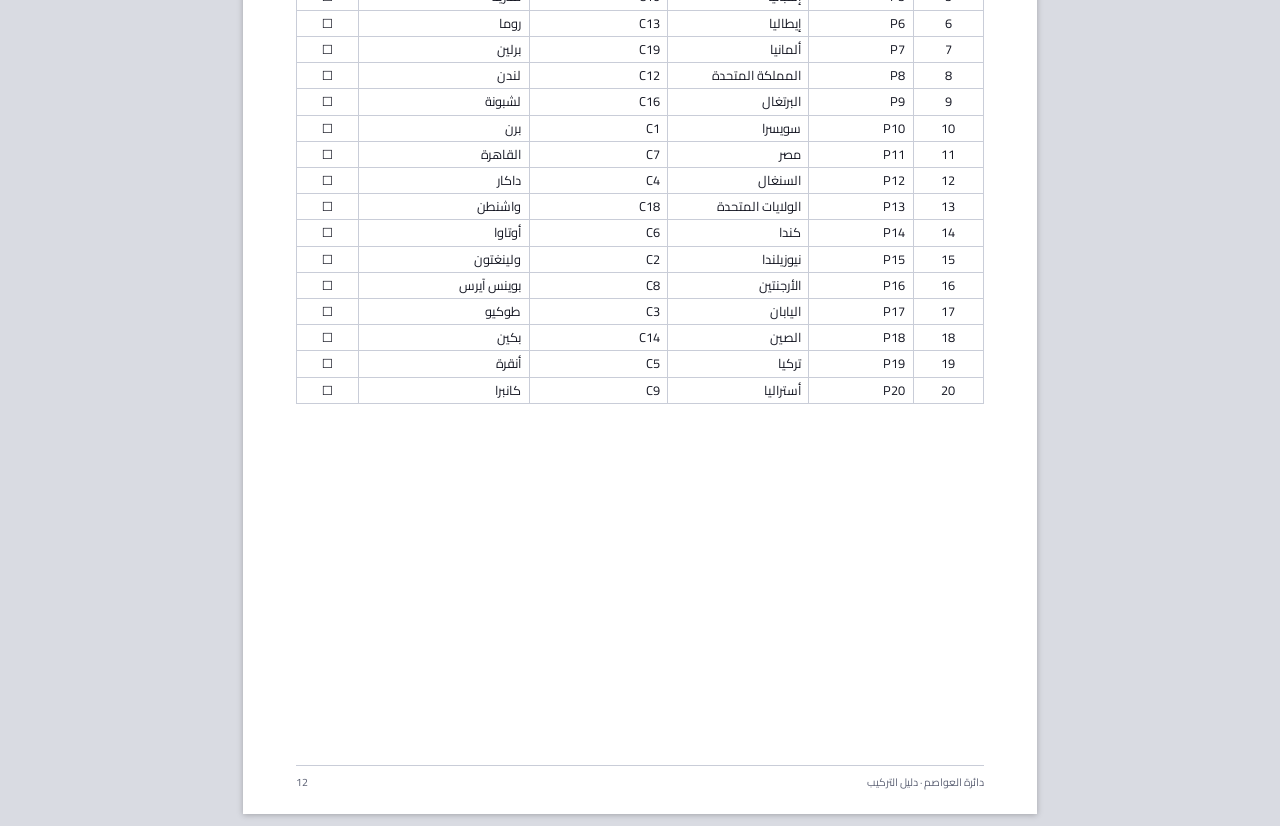
==== commit 83d9767b: "Notice arabe allégée : sans encadrés de couverture, sans dominos ni pieds dans le matériel, sans con" ====
--- a/jeu-pays-capitales/notice-montage-ar.html
+++ b/jeu-pays-capitales/notice-montage-ar.html
@@ -44,7 +44,7 @@
   .cover { background: #05060f; color: #fff; padding: 12mm 14mm; }
   .cover h1 { font-size: 34pt; color: #6ff3ff; font-weight: 900; text-shadow: 0 0 6px rgba(45,226,255,.6); margin: 0; line-height: 1.3; }
   .cover .sub { color: #ff7ae6; font-size: 15pt; font-weight: 700; margin: 0 0 4mm; }
-  .cover img { display: block; width: 126mm; margin: 0 auto; border: 1px solid #2de2ff; border-radius: 2mm; }
+  .cover img { display: block; width: 150mm; margin: 0 auto; border: 1px solid #2de2ff; border-radius: 2mm; }
   .cover .facts { display: grid; grid-template-columns: repeat(4, 1fr); gap: 3mm; margin-top: 5mm; }
   .cover .fact { border: 1px solid #2de2ff; border-radius: 2mm; padding: 2mm; text-align: center; }
   .cover .fact b { display: block; color: #6ff3ff; font-size: 13pt; font-weight: 900; }
@@ -64,12 +64,6 @@
   <h1>دائرة العواصم</h1>
   <div class="sub">لعبة البلدان والعواصم · دليل التركيب · نسخة 9 فولت</div>
   <img src="rendu/rendu-cyberpunk-ar.png" alt="صورة اللوح بعد الانتهاء">
-  <div class="facts">
-    <div class="fact"><b>≈ 8 ساعات</b><span>عطلتا نهاية أسبوع، مع وقت الجفاف</span></div>
-    <div class="fact"><b>≈ 40 €</b><span>ثمن المواد، دون الأدوات</span></div>
-    <div class="fact"><b>+12 سنة</b><span>مع شخص بالغ للثقب</span></div>
-    <div class="fact"><b>★★☆</b><span>صعوبة متوسطة، بدون لحام</span></div>
-  </div>
 </section>
 
 <!-- ============ المبدأ والسلامة ============ -->
@@ -114,7 +108,7 @@
 
   <h3>المراحل</h3>
   <ol class="toc">
-    <li>قصّ اللوح وصنفرته</li><li>الطلاء</li><li>تحديد أماكن الثقوب</li><li>الثقب</li>
+    <li>تحديد أماكن الثقوب</li><li>الثقب</li>
     <li>تركيب الأرجل</li><li>تركيب المصابيح والقاطع</li><li>تحضير الأسلاك العشرين</li><li>تركيب القضبان وربط الأزواج</li>
     <li>توصيل المصابيح والبطارية</li><li>تركيب الكابلين والملقطين</li><li>الاختبار</li><li>البطاقات واللمسات الأخيرة</li>
   </ol>
@@ -146,73 +140,15 @@
     <tr><td>مسطرة 50 سم، زاوية قائمة، قلم رصاص</td><td>التخطيط</td><td>ورق صنفرة 120، فرشاة</td><td>التشطيب</td></tr>
     <tr><td>ملزمة + قطعة خشب زائدة</td><td>ثقب نظيف</td><td>غراء خشب، 4 براغي خشب 4 × 45</td><td>الأرجل</td></tr>
   </table>
-  <div class="tip"><b>نصيحة للشراء</b> محلات أدوات البناء والنجارة تقصّ اللوح والعارضة على المقاس مجانًا أو بثمن رمزي. اشترِ المصابيح والقواعد والقاطع والملاقط والبطارية من محل إلكترونيات أو عبر الإنترنت.</div>
   <div class="warn"><b>تحقّق عند الشراء</b> يجب أن تكون المصابيح الثلاثة <b>متطابقة، 3,5 فولت</b>، بقاعدة E10. على التوالي مع 9 فولت، يحصل كل مصباح على نحو 3 فولت. المصابيح ذات 6 أو 9 فولت تبقى شبه مطفأة.</div>
   <div class="foot"><span>دائرة العواصم · دليل التركيب</span><span>3</span></div>
 </section>
 
-<!-- ============ المرحلتان 1-2 ============ -->
-<section class="page">
-  <div class="band"><b>المرحلتان 1 – 2 · اللوح</b><span>دائرة العواصم</span></div>
-  <div class="step">
-    <h2><span class="num">1</span>قصّ اللوح وصنفرته</h2>
-    <div class="grid2">
-      <div class="fig"><svg viewBox="0 0 100 92">
-        <polygon points="20,14 26,9 86,9 80,14" fill="#e5c79a" stroke="#7a5b2e" stroke-width=".4"/>
-        <polygon points="80,14 86,9 86,84 80,89" fill="#c9a46c" stroke="#7a5b2e" stroke-width=".4"/>
-        <rect x="20" y="14" width="60" height="75" fill="#f0d8ae" stroke="#7a5b2e" stroke-width=".5"/>
-        <g stroke="#d4b680" stroke-width=".3" fill="none"><path d="M24 22 q20 -3 52 2"/><path d="M24 40 q25 4 52 -1"/><path d="M24 62 q18 -4 52 1"/><path d="M24 78 q22 3 52 -2"/></g>
-        <g stroke="#d4169f" stroke-width=".4" fill="#d4169f" font-size="4">
-          <line x1="20" y1="5" x2="80" y2="5"/><line x1="20" y1="3" x2="20" y2="7"/><line x1="80" y1="3" x2="80" y2="7"/>
-          <text x="50" y="3.6" text-anchor="middle" stroke="none">300 mm</text>
-          <line x1="13" y1="14" x2="13" y2="89"/><line x1="11" y1="14" x2="15" y2="14"/><line x1="11" y1="89" x2="15" y2="89"/>
-          <text x="9" y="52" text-anchor="middle" stroke="none" transform="rotate(-90 9 52)">400 mm</text>
-          <text x="89" y="50" stroke="none">10 mm</text>
-        </g>
-      </svg><div class="cap">خشب رقائقي سمكه 10 مم، 300 × 400 مم</div></div>
-      <div>
-        <ol>
-          <li>اطلب قصّ اللوح على مقاس <b>300 × 400 مم</b>، و4 أرجل طول كل منها <b>30 مم</b> من عارضة خشبية مقطعها 20 × 20 مم.</li>
-          <li>صنفر الوجهين والحواف بورق 120، دائمًا في اتجاه ألياف الخشب.</li>
-          <li>دوّر الزوايا الأربع قليلًا بورق الصنفرة (حتى لا تجرح الأيدي).</li>
-          <li>أزل الغبار بقطعة قماش جافة.</li>
-        </ol>
-        <div class="check"><b>تحقّق:</b> اللوح مستوٍ، بلا شظايا، ومقاسه 300 × 400 مم.</div>
-      </div>
-    </div>
-  </div>
-  <div class="step">
-    <h2><span class="num">2</span>الطلاء</h2>
-    <div class="grid2">
-      <div class="fig"><svg viewBox="0 0 100 80">
-        <rect x="10" y="8" width="54" height="68" fill="#14161f" stroke="#000" stroke-width=".5"/>
-        <rect x="10" y="8" width="54" height="68" fill="none" stroke="#2de2ff" stroke-width=".6" stroke-dasharray="3 2" opacity=".7"/>
-        <g transform="rotate(35 76 30)">
-          <rect x="72" y="2" width="8" height="30" rx="2" fill="#ffb347" stroke="#8a5a14" stroke-width=".4"/>
-          <rect x="71" y="32" width="10" height="8" fill="#b8bfcc" stroke="#555" stroke-width=".4"/>
-          <path d="M71 40 h10 l-1 10 h-8 Z" fill="#14161f"/>
-        </g>
-        <text x="37" y="45" fill="#6ff3ff" font-size="6" font-weight="700" text-anchor="middle">أسود غير لامع</text>
-      </svg><div class="cap">الوجه الأمامي والحواف بالأسود غير اللامع</div></div>
-      <div>
-        <ol>
-          <li>اطلِ الوجه الأمامي والحواف الأربع <b>بالأسود غير اللامع</b> (طلاء أكريليك للخشب، بالبخاخ أو بالفرشاة).</li>
-          <li>اتركه يجفّ ساعتين، صنفر بخفة شديدة، ثم ضع طبقة ثانية.</li>
-          <li>اتركه يجفّ ليلة كاملة قبل التخطيط.</li>
-        </ol>
-        <div class="tip"><b>مظهر «سايبربانك»:</b> شريط لاصق فوسفوري أزرق على بعد 5 مم من الحافة (يُلصق في المرحلة 12) يعطي مظهر النيون كما في الصورة، دون كهرباء.</div>
-        <div class="check"><b>تحقّق:</b> الطلاء جافّ عند اللمس، واللون متجانس.</div>
-      </div>
-    </div>
-  </div>
-  <div class="foot"><span>دائرة العواصم · دليل التركيب</span><span>4</span></div>
-</section>
-
 <!-- ============ المرحلتان 3-4 ============ -->
 <section class="page">
-  <div class="band"><b>المرحلتان 3 – 4 · التخطيط والثقب</b><span>دائرة العواصم</span></div>
-  <div class="step">
-    <h2><span class="num">3</span>تحديد أماكن الثقوب</h2>
+  <div class="band"><b>المرحلتان 1 – 2 · التخطيط والثقب</b><span>دائرة العواصم</span></div>
+  <div class="step">
+    <h2><span class="num">1</span>تحديد أماكن الثقوب</h2>
     <div class="grid2">
       <div class="fig"><svg viewBox="0 0 100 128" id="fig-trace"></svg><div class="cap">المقاسات بالمليمتر من الزاوية العليا اليسرى (منظر أمامي)</div></div>
       <div>
@@ -228,7 +164,7 @@
     </div>
   </div>
   <div class="step">
-    <h2><span class="num">4</span>الثقب</h2>
+    <h2><span class="num">2</span>الثقب</h2>
     <div class="grid2">
       <div class="fig"><svg viewBox="0 0 100 70">
         <rect x="8" y="40" width="84" height="7" fill="#14161f"/>
@@ -260,14 +196,14 @@
       </div>
     </div>
   </div>
-  <div class="foot"><span>دائرة العواصم · دليل التركيب</span><span>5</span></div>
+  <div class="foot"><span>دائرة العواصم · دليل التركيب</span><span>4</span></div>
 </section>
 
 <!-- ============ المرحلتان 5-6 ============ -->
 <section class="page">
-  <div class="band"><b>المرحلتان 5 – 6 · الأرجل، المصابيح، القاطع</b><span>دائرة العواصم</span></div>
-  <div class="step">
-    <h2><span class="num">5</span>تركيب الأرجل الأربع</h2>
+  <div class="band"><b>المرحلتان 3 – 4 · الأرجل، المصابيح، القاطع</b><span>دائرة العواصم</span></div>
+  <div class="step">
+    <h2><span class="num">3</span>تركيب الأرجل الأربع</h2>
     <div class="grid2">
       <div class="fig"><svg viewBox="0 0 100 120" id="fig-pieds"></svg><div class="cap">اللوح مقلوب: منظر <b>خلفي</b></div></div>
       <div>
@@ -282,7 +218,7 @@
     </div>
   </div>
   <div class="step">
-    <h2><span class="num">6</span>تركيب قواعد المصابيح الثلاث والقاطع</h2>
+    <h2><span class="num">4</span>تركيب قواعد المصابيح الثلاث والقاطع</h2>
     <div class="grid2">
       <div class="fig"><svg viewBox="0 0 100 76">
         <g id="sockets"></g>
@@ -306,14 +242,14 @@
       </div>
     </div>
   </div>
-  <div class="foot"><span>دائرة العواصم · دليل التركيب</span><span>6</span></div>
-</section>
-
-<!-- ============ المرحلة 7 ============ -->
-<section class="page">
-  <div class="band"><b>المرحلة 7 · تحضير الأسلاك والقضبان</b><span>دائرة العواصم</span></div>
-  <div class="step">
-    <h2><span class="num">7</span>تحضير الأسلاك العشرين</h2>
+  <div class="foot"><span>دائرة العواصم · دليل التركيب</span><span>5</span></div>
+</section>
+
+<!-- ============ المرحلة 5 ============ -->
+<section class="page">
+  <div class="band"><b>المرحلة 5 · تحضير الأسلاك والقضبان</b><span>دائرة العواصم</span></div>
+  <div class="step">
+    <h2><span class="num">5</span>تحضير الأسلاك العشرين</h2>
     <div class="fig"><svg viewBox="0 0 180 44">
       <g transform="translate(0 4)">
         <text x="29" y="6" font-size="3.8" font-weight="bold" text-anchor="middle" direction="rtl">أ. القصّ</text>
@@ -341,13 +277,13 @@
       <div class="cap">مقطع لقضيب: البرغي يخترق اللوح من الخلف، والسلك مشدود تحت رأسه</div></div>
     <div class="tip"><b>لماذا من الخلف؟</b> رأس البرغي يشدّ السلك في الخلف؛ وفي الأمام لا يبقى إلا الجزء الملولب الذي يعضّه ملقط التمساح جيدًا.</div>
   </div>
-  <div class="foot"><span>دائرة العواصم · دليل التركيب</span><span>7</span></div>
-</section>
-
-<!-- ============ المرحلة 8 ============ -->
-<section class="page">
-  <div class="band"><b>المرحلة 8 · تركيب القضبان وربط الأزواج</b><span>دائرة العواصم</span></div>
-  <h2><span class="num">8</span>تركيب القضبان وربط الأزواج</h2>
+  <div class="foot"><span>دائرة العواصم · دليل التركيب</span><span>6</span></div>
+</section>
+
+<!-- ============ المرحلة 6 ============ -->
+<section class="page">
+  <div class="band"><b>المرحلة 6 · تركيب القضبان وربط الأزواج</b><span>دائرة العواصم</span></div>
+  <h2><span class="num">6</span>تركيب القضبان وربط الأزواج</h2>
   <div class="grid2">
     <div class="fig"><svg viewBox="0 0 100 134" id="fig-dos"></svg><div class="cap">منظر <b>خلفي</b>. رُسمت الأسلاك الثلاثة الأولى من الجدول</div></div>
     <div>
@@ -365,13 +301,13 @@
     </div>
   </div>
   <table style="margin-top:3mm" id="table-cablage"></table>
-  <div class="foot"><span>دائرة العواصم · دليل التركيب</span><span>8</span></div>
-</section>
-
-<!-- ============ المرحلة 9 ============ -->
-<section class="page">
-  <div class="band"><b>المرحلة 9 · دائرة المصابيح</b><span>دائرة العواصم</span></div>
-  <h2><span class="num">9</span>توصيل المصابيح والقاطع والبطارية</h2>
+  <div class="foot"><span>دائرة العواصم · دليل التركيب</span><span>7</span></div>
+</section>
+
+<!-- ============ المرحلة 7 ============ -->
+<section class="page">
+  <div class="band"><b>المرحلة 7 · دائرة المصابيح</b><span>دائرة العواصم</span></div>
+  <h2><span class="num">7</span>توصيل المصابيح والقاطع والبطارية</h2>
   <div class="fig"><svg viewBox="0 0 182 96" id="fig-lampes"></svg>
     <div class="cap">منظر خلفي للجزء العلوي (L1 على اليمين والقاطع على اليسار؛ القضبان الأربعون في الأسفل غير مرسومة). بالترتيب: من ① إلى ⑥</div></div>
   <div class="grid2" style="margin-top:3mm">
@@ -388,17 +324,17 @@
     <div>
       <div class="tip"><b>المصابيح ليس لها اتجاه:</b> يمكن توصيل برغيَي القاعدة بأي ترتيب.</div>
       <div class="tip"><b>قاطع بأطراف للّحام:</b> بدون كاوية لحام، استعمل أطرافًا أنثوية 4,8 مم تُكبس، أو اطلب من شخص بالغ أن يلحمها.</div>
-      <div class="warn"><b>لا تركّب البطارية الآن:</b> لا تضع البطارية إلا في المرحلة 11، والقاطع على وضع الإيقاف.</div>
+      <div class="warn"><b>لا تركّب البطارية الآن:</b> لا تضع البطارية إلا في المرحلة 9، والقاطع على وضع الإيقاف.</div>
       <p>ثبّت البطارية في الخلف بقطعة «فيلكرو» لاصقة، بعيدًا عن براغي القضبان.</p>
     </div>
   </div>
-  <div class="foot"><span>دائرة العواصم · دليل التركيب</span><span>9</span></div>
-</section>
-
-<!-- ============ المرحلة 10 ============ -->
-<section class="page">
-  <div class="band"><b>المرحلة 10 · الكابلان وملقطا التمساح</b><span>دائرة العواصم</span></div>
-  <h2><span class="num">10</span>تركيب الكابلين A وB والملقطين</h2>
+  <div class="foot"><span>دائرة العواصم · دليل التركيب</span><span>8</span></div>
+</section>
+
+<!-- ============ المرحلة 8 ============ -->
+<section class="page">
+  <div class="band"><b>المرحلة 8 · الكابلان وملقطا التمساح</b><span>دائرة العواصم</span></div>
+  <h2><span class="num">8</span>تركيب الكابلين A وB والملقطين</h2>
   <div class="fig"><svg viewBox="0 0 180 70" id="fig-pinces"></svg>
     <div class="cap">أ. عقدة توقيف خلف المخرج · ب. التعرية · ج. تثبيت الملقط · د. إعادة الغلاف</div></div>
   <div class="grid2" style="margin-top:3mm">
@@ -407,7 +343,7 @@
         <li>اقطع كابلين مرنين طول كل منهما <b>1 م</b>: A (وردي أو أحمر) وB (أزرق).</li>
         <li>مرّر كل كابل في مخرجه ذي القطر 6 مم، من الأمام نحو الخلف.</li>
         <li>اعقد <b>عقدة</b> في الكابل خلف اللوح مباشرة: إذا شدّ ابنك الملقط، تتحمّل العقدة القوة لا الدومينو.</li>
-        <li>صِل الطرف الخلفي بالدومينو الخاص به (المرحلة 9: A مع الأسود −، وB مع مخرج L3).</li>
+        <li>صِل الطرف الخلفي بالدومينو الخاص به (المرحلة 7: A مع الأسود −، وB مع مخرج L3).</li>
         <li>من جهة الأمام: أدخل أولًا الغلاف العازل للملقط في الكابل.</li>
         <li>عرِّ 1 سم، ابرم النحاس، واشدده تحت برغي الملقط (أو في اللسان المعدني الذي يُكبس بالكمّاشة).</li>
         <li>اسحب الغلاف فوق الملقط.</li>
@@ -418,14 +354,14 @@
       <div class="check"><b>تحقّق:</b> اسحب كل ملقط بقوة: لا شيء يتحرك خلف اللوح. الملقط ينفتح وينغلق على القضيب دون أن ينزلق.</div>
     </div>
   </div>
-  <div class="foot"><span>دائرة العواصم · دليل التركيب</span><span>10</span></div>
+  <div class="foot"><span>دائرة العواصم · دليل التركيب</span><span>9</span></div>
 </section>
 
 <!-- ============ المرحلتان 11-12 ============ -->
 <section class="page">
-  <div class="band"><b>المرحلتان 11 – 12 · الاختبارات واللمسات الأخيرة</b><span>دائرة العواصم</span></div>
-  <div class="step">
-    <h2><span class="num">11</span>الاختبار</h2>
+  <div class="band"><b>المرحلتان 9 – 10 · الاختبارات واللمسات الأخيرة</b><span>دائرة العواصم</span></div>
+  <div class="step">
+    <h2><span class="num">9</span>الاختبار</h2>
     <p>ركّب المصابيح الثلاثة. ضع البطارية في مشبكها، والقاطع على <b>التشغيل</b>. قم بالاختبارات بالترتيب:</p>
     <div class="fig"><svg viewBox="0 0 180 62" id="fig-tests"></svg></div>
     <table style="margin-top:2mm">
@@ -437,7 +373,7 @@
     </table>
   </div>
   <div class="step">
-    <h2><span class="num">12</span>البطاقات واللمسات الأخيرة</h2>
+    <h2><span class="num">10</span>البطاقات واللمسات الأخيرة</h2>
     <div class="grid2">
       <div class="fig"><svg viewBox="0 0 100 46">
         <rect x="0" y="0" width="100" height="46" fill="#14161f"/>
@@ -460,7 +396,7 @@
       </div>
     </div>
   </div>
-  <div class="foot"><span>دائرة العواصم · دليل التركيب</span><span>11</span></div>
+  <div class="foot"><span>دائرة العواصم · دليل التركيب</span><span>10</span></div>
 </section>
 
 <!-- ============ اللعب وحلّ الأعطال ============ -->
@@ -482,13 +418,13 @@
     <tr><th>العَرَض</th><th>السبب المحتمل</th><th>الحلّ</th></tr>
     <tr><td>لا شيء يضيء، حتى مع الملقطين معًا</td><td>مصباح غير مشدود أو محترق (على التوالي، يكفي مصباح واحد لإطفاء الكل)، بطارية فارغة، القاطع على الإيقاف</td><td>أعد شدّ المصابيح الثلاثة، جرّب كل مصباح على البطارية، غيّر البطارية</td></tr>
     <tr><td>المصابيح ضعيفة جدًا</td><td>بطارية مستهلكة، أو مصابيح 6 أو 9 فولت بدل 3,5 فولت</td><td>غيّر البطارية، تحقّق من الكتابة على المصابيح</td></tr>
-    <tr><td>مصباح يضيء والآخران لا</td><td>مستحيل على التوالي: تحقّق أنه لا يوجد سلك يقصر قاعدتين</td><td>اتبع التوصيل من ① إلى ⑥ في المرحلة 9</td></tr>
+    <tr><td>مصباح يضيء والآخران لا</td><td>مستحيل على التوالي: تحقّق أنه لا يوجد سلك يقصر قاعدتين</td><td>اتبع التوصيل من ① إلى ⑥ في المرحلة 7</td></tr>
     <tr><td>زوج صحيح يبقى مطفأ</td><td>سلك مرتخٍ، عروة غير مشدودة، ثقب خاطئ</td><td>أعد شدّ صامولتَي الزوج، راجع الجدول</td></tr>
     <tr><td>زوج خاطئ يضيء</td><td>سلكان أو عروتان تتلامس في الخلف</td><td>ابحث عن النحاس العاري البارز بين القضيبين المعنيّين</td></tr>
     <tr><td>يعمل أحيانًا فقط</td><td>دومينو أو ملقط غير مشدود</td><td>أعد الشدّ، وأعد تعرية السلك</td></tr>
     <tr><td>البطارية تفرغ بسرعة</td><td>الملقطان بقيا متلامسين والقاطع على التشغيل</td><td>ضع القاطع على الإيقاف بعد اللعب؛ أو استعمل علبة 6 بطاريات AA (9 فولت، تدوم نحو 5 مرات أكثر)</td></tr>
   </table>
-  <div class="foot"><span>دائرة العواصم · دليل التركيب</span><span>12</span></div>
+  <div class="foot"><span>دائرة العواصم · دليل التركيب</span><span>11</span></div>
 </section>
 
 <!-- ============ الملحق ============ -->
@@ -497,7 +433,7 @@
   <h1>التوصيل والشبكة رقم 0</h1>
   <p>هذا الجدول يكشف الأجوبة: احتفظ بهذه الصفحة بعيدًا عن نظر اللاعب. التوصيل لا يتغيّر أبدًا؛ البطاقات وحدها تتغيّر من شبكة إلى أخرى.</p>
   <table id="annexe"></table>
-  <div class="foot"><span>دائرة العواصم · دليل التركيب</span><span>13</span></div>
+  <div class="foot"><span>دائرة العواصم · دليل التركيب</span><span>12</span></div>
 </section>
 
 <script>
@@ -527,7 +463,6 @@
 };
 const ITEMS = [
   ["planche", "1", "خشب رقائقي 300 × 400 مم، سمك 10 مم"],
-  ["tasseau", "4", "أرجل 20 × 20 × 30 مم (من عارضة 20 × 20)"],
   ["vis", "40", "براغي <bdi dir='ltr' class='n'>M4 × 35</bdi> مم (القضبان)"],
   ["ecrou", "40 + 120", "صواميل M4 + حلقات M4"],
   ["ampoule", "3", "مصابيح 3,5 فولت 0,2 أمبير، قاعدة E10، متطابقة"],
@@ -537,7 +472,6 @@
   ["fil", "12 m", "سلك توصيل 0,5 مم²، بلونين"],
   ["pince", "2", "ملقطا تمساح معزولان (وردي، أزرق)"],
   ["cable", "2 × 1 m", "كابل مرن 0,75 مم² (الكابلان A وB)"],
-  ["domino", "1", "شريط موصّلات «دومينو» (3 خانات مستعملة)"],
 ];
 set("items", ITEMS.map(([k, q, t]) => `<div class="item">${ICONS[k]}<div class="q">× ${q}</div>${t}</div>`).join(""));
 
@@ -579,7 +513,7 @@
   set("fig-pieds", s);
 })();
 
-// ---- القواعد (المرحلة 6) ----
+// ---- القواعد (المرحلة 4) ----
 set("sockets", [14, 34, 54].map((x, i) => `
   <rect x="${x - 7}" y="46" width="14" height="6" rx="1.5" fill="#2a2f40"/>
   <rect x="${x - 3.5}" y="38" width="7" height="8" fill="#c9d1df" stroke="#6c7891" stroke-width=".3"/>
